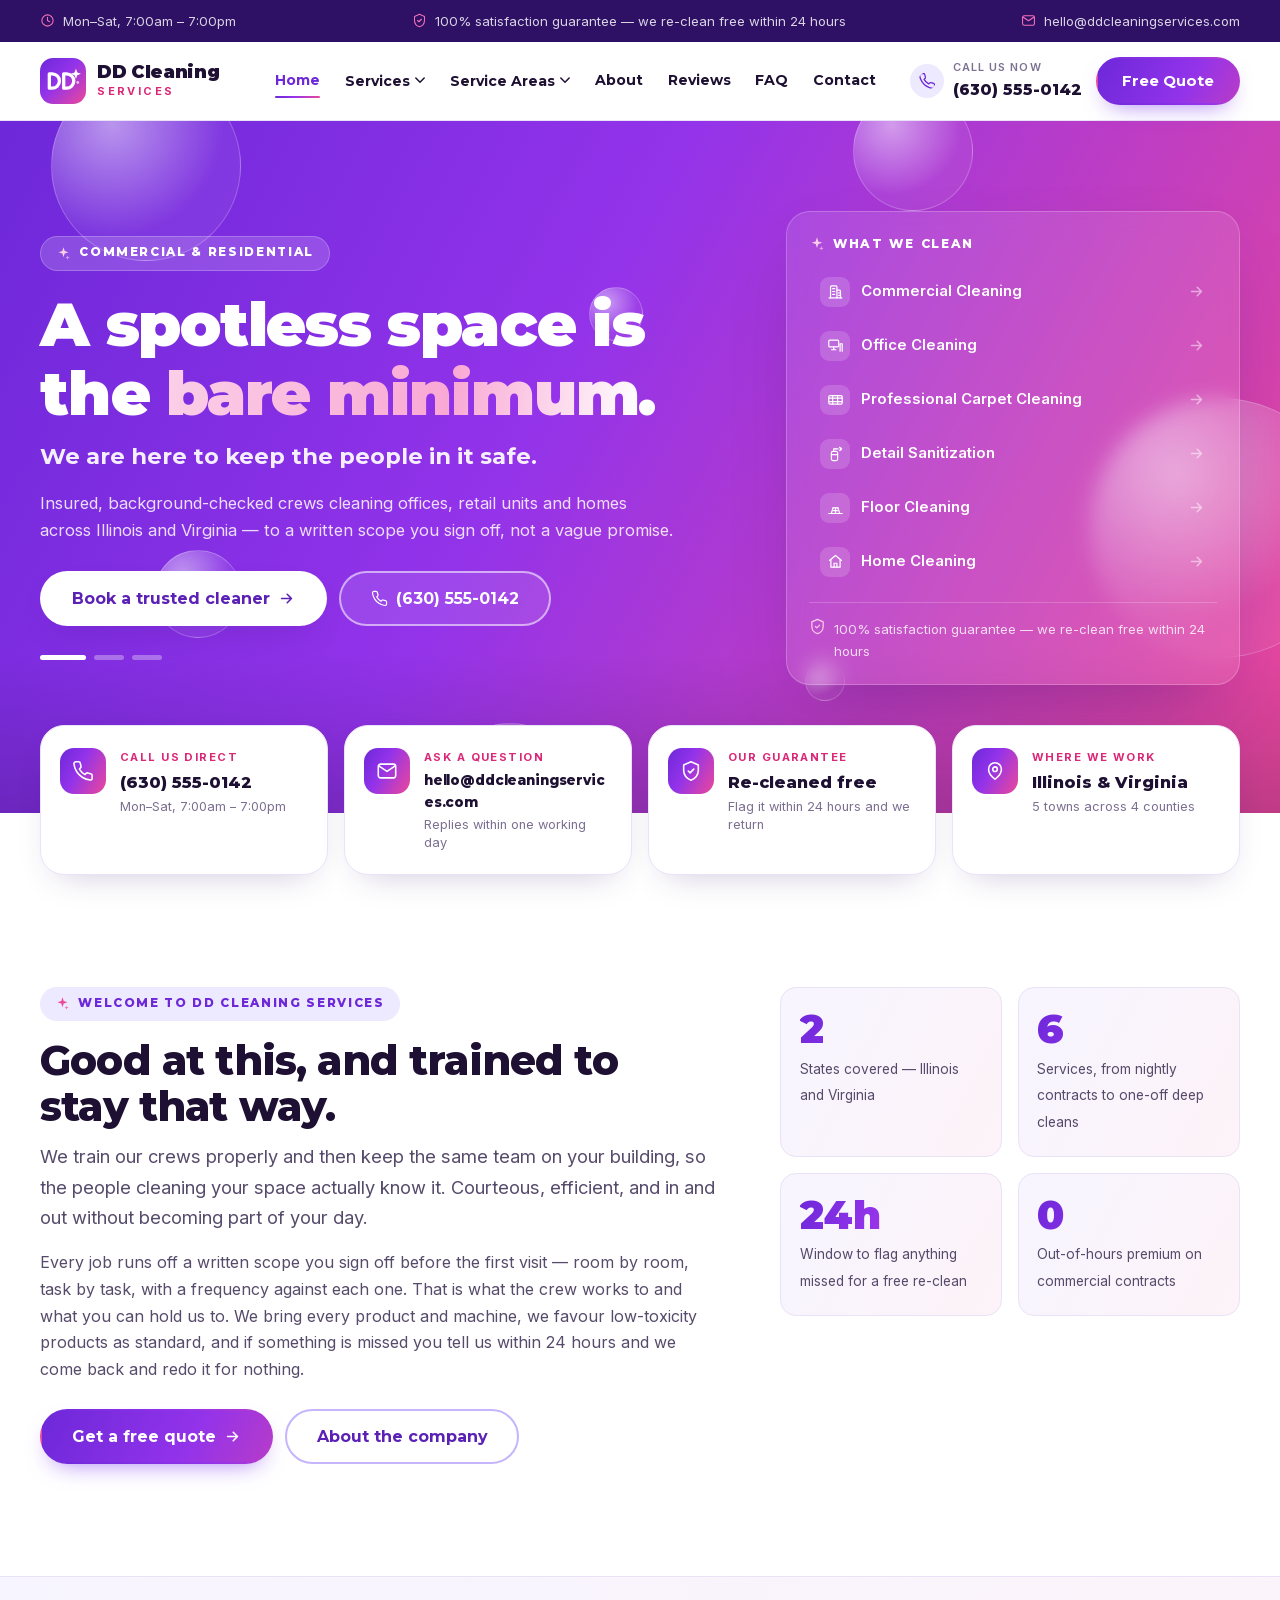
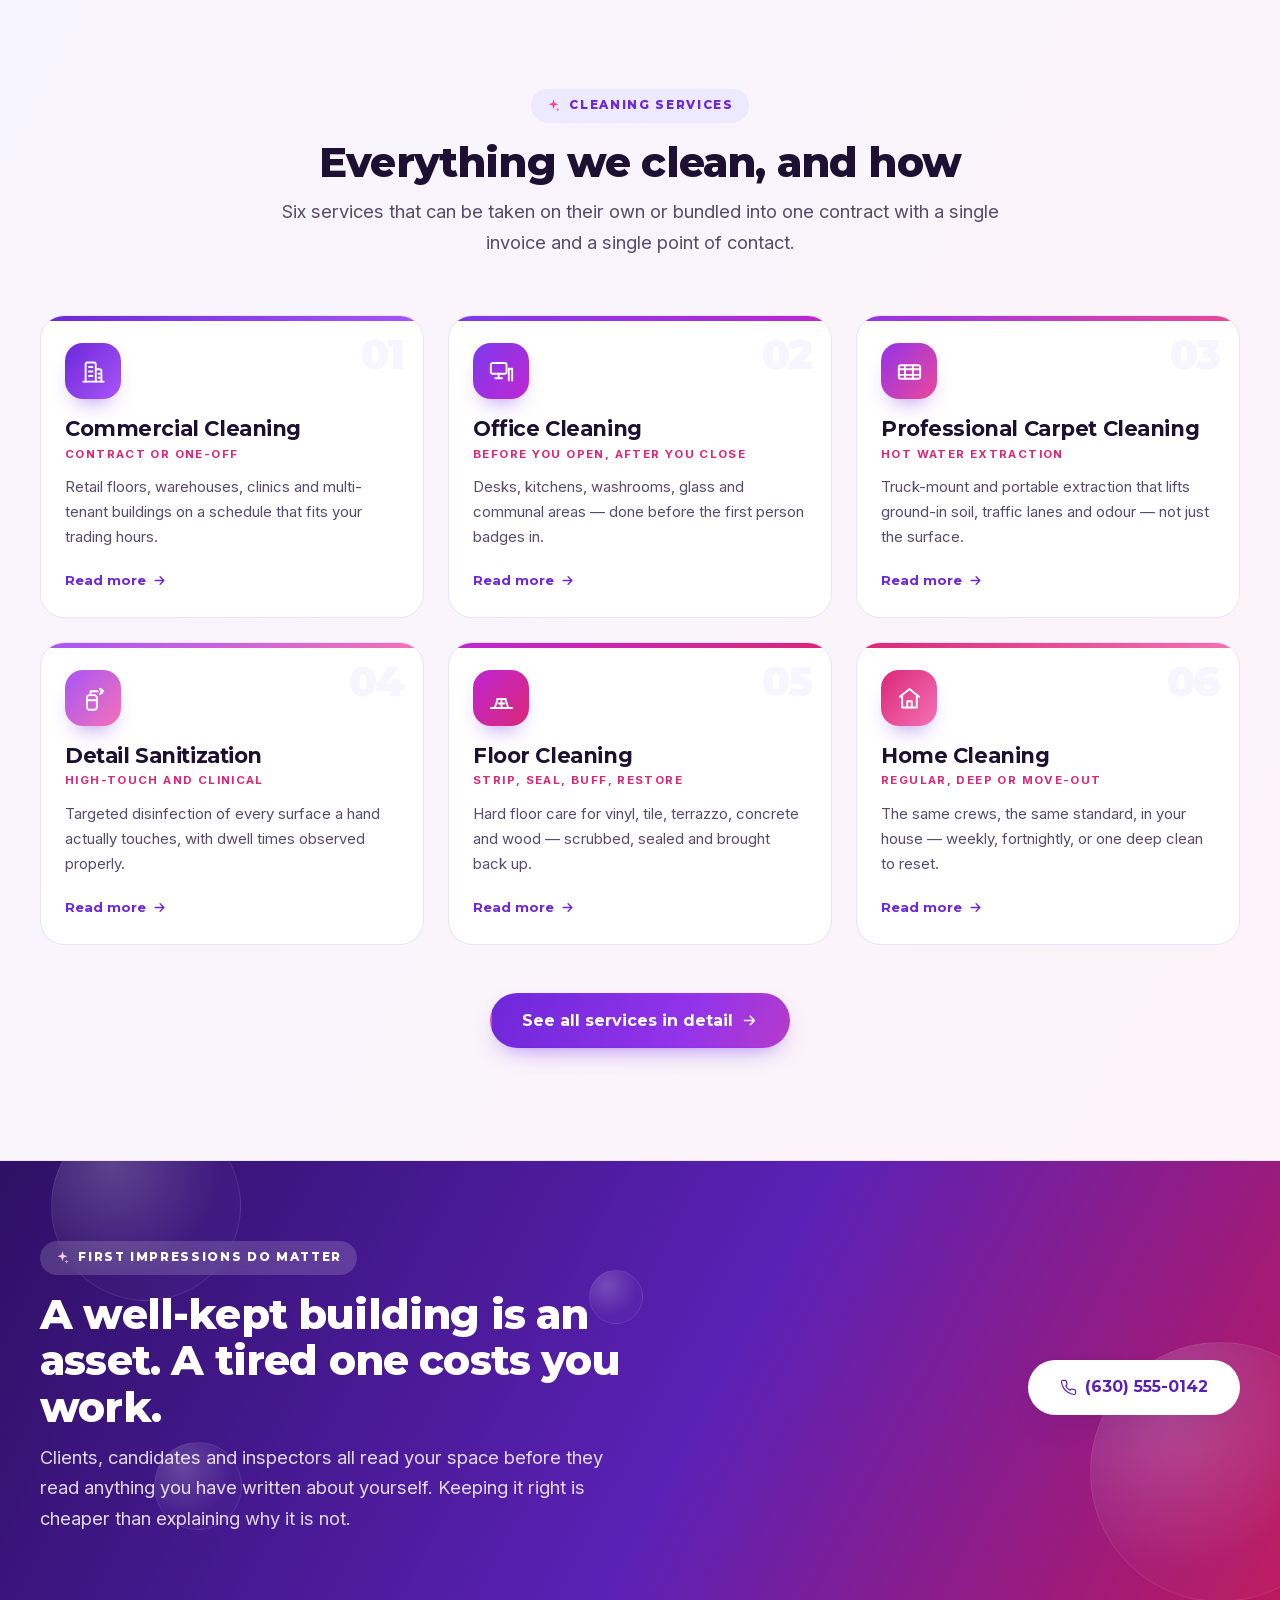
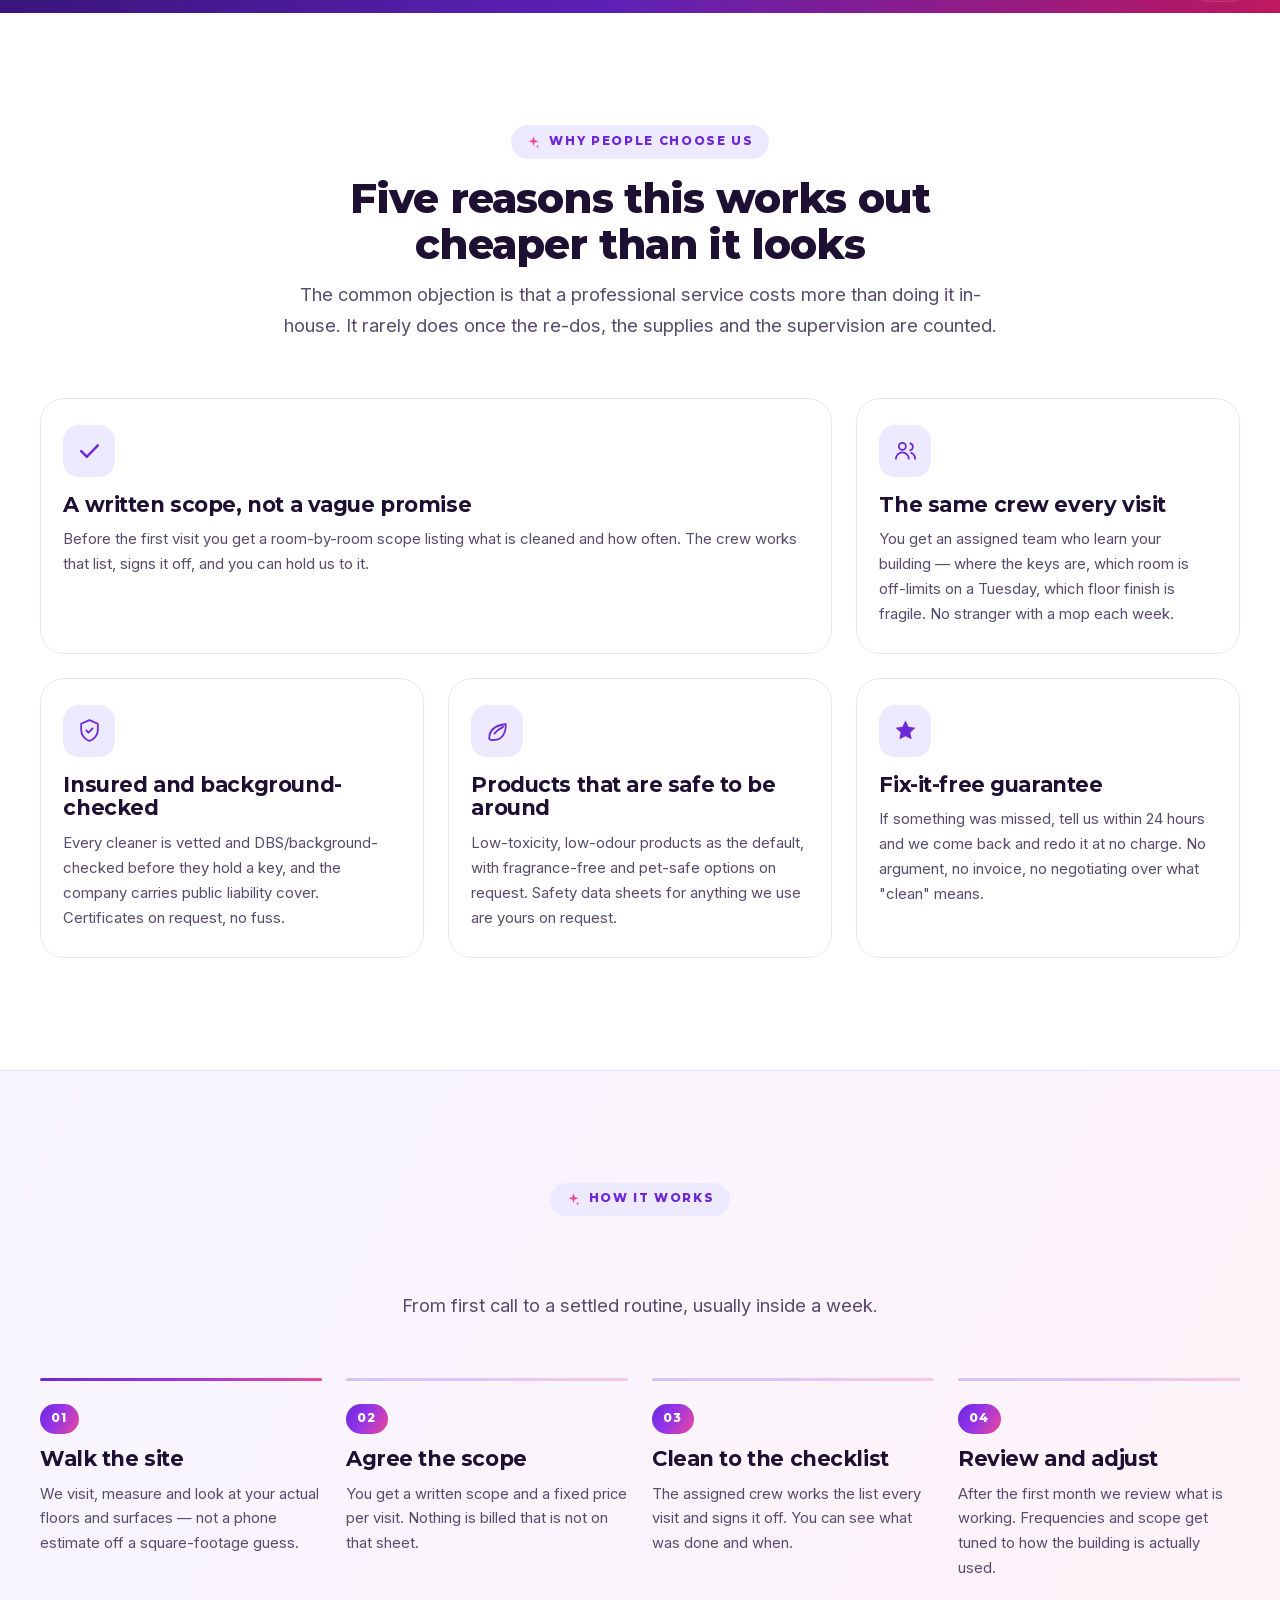
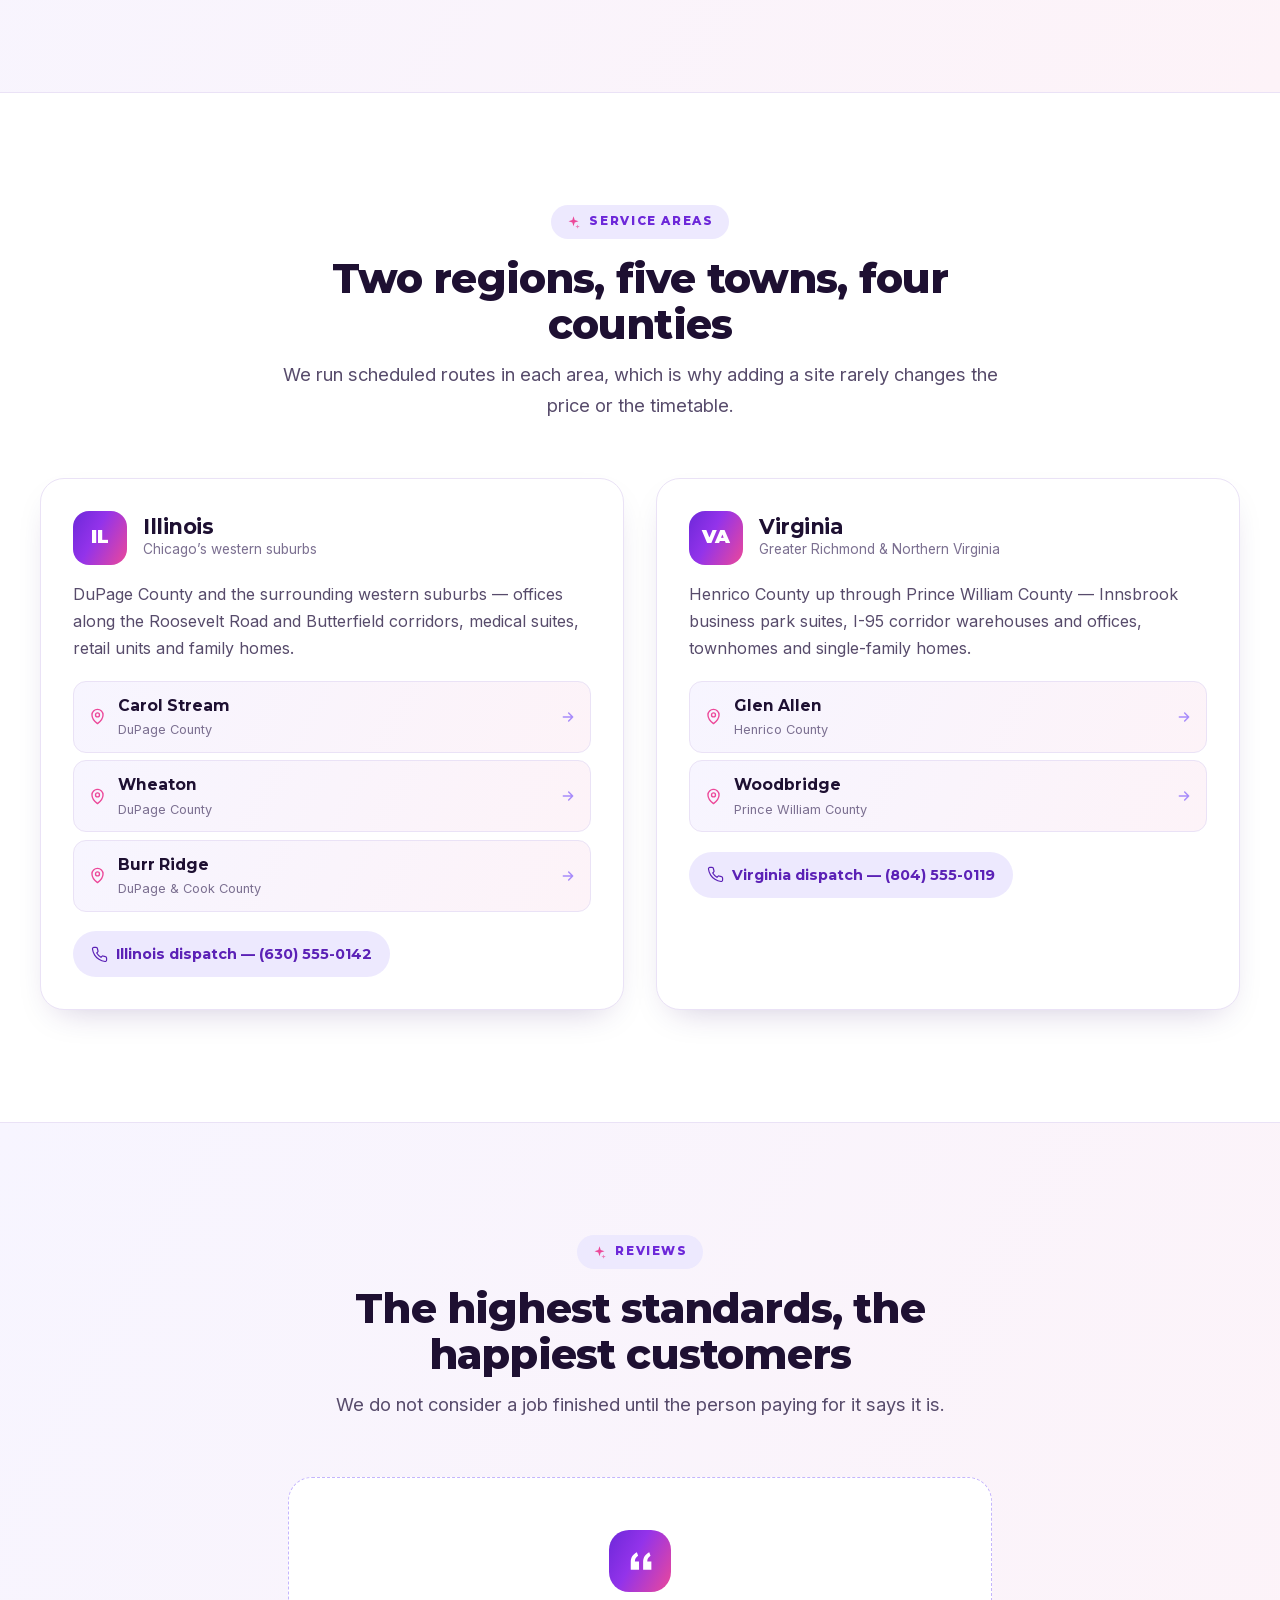
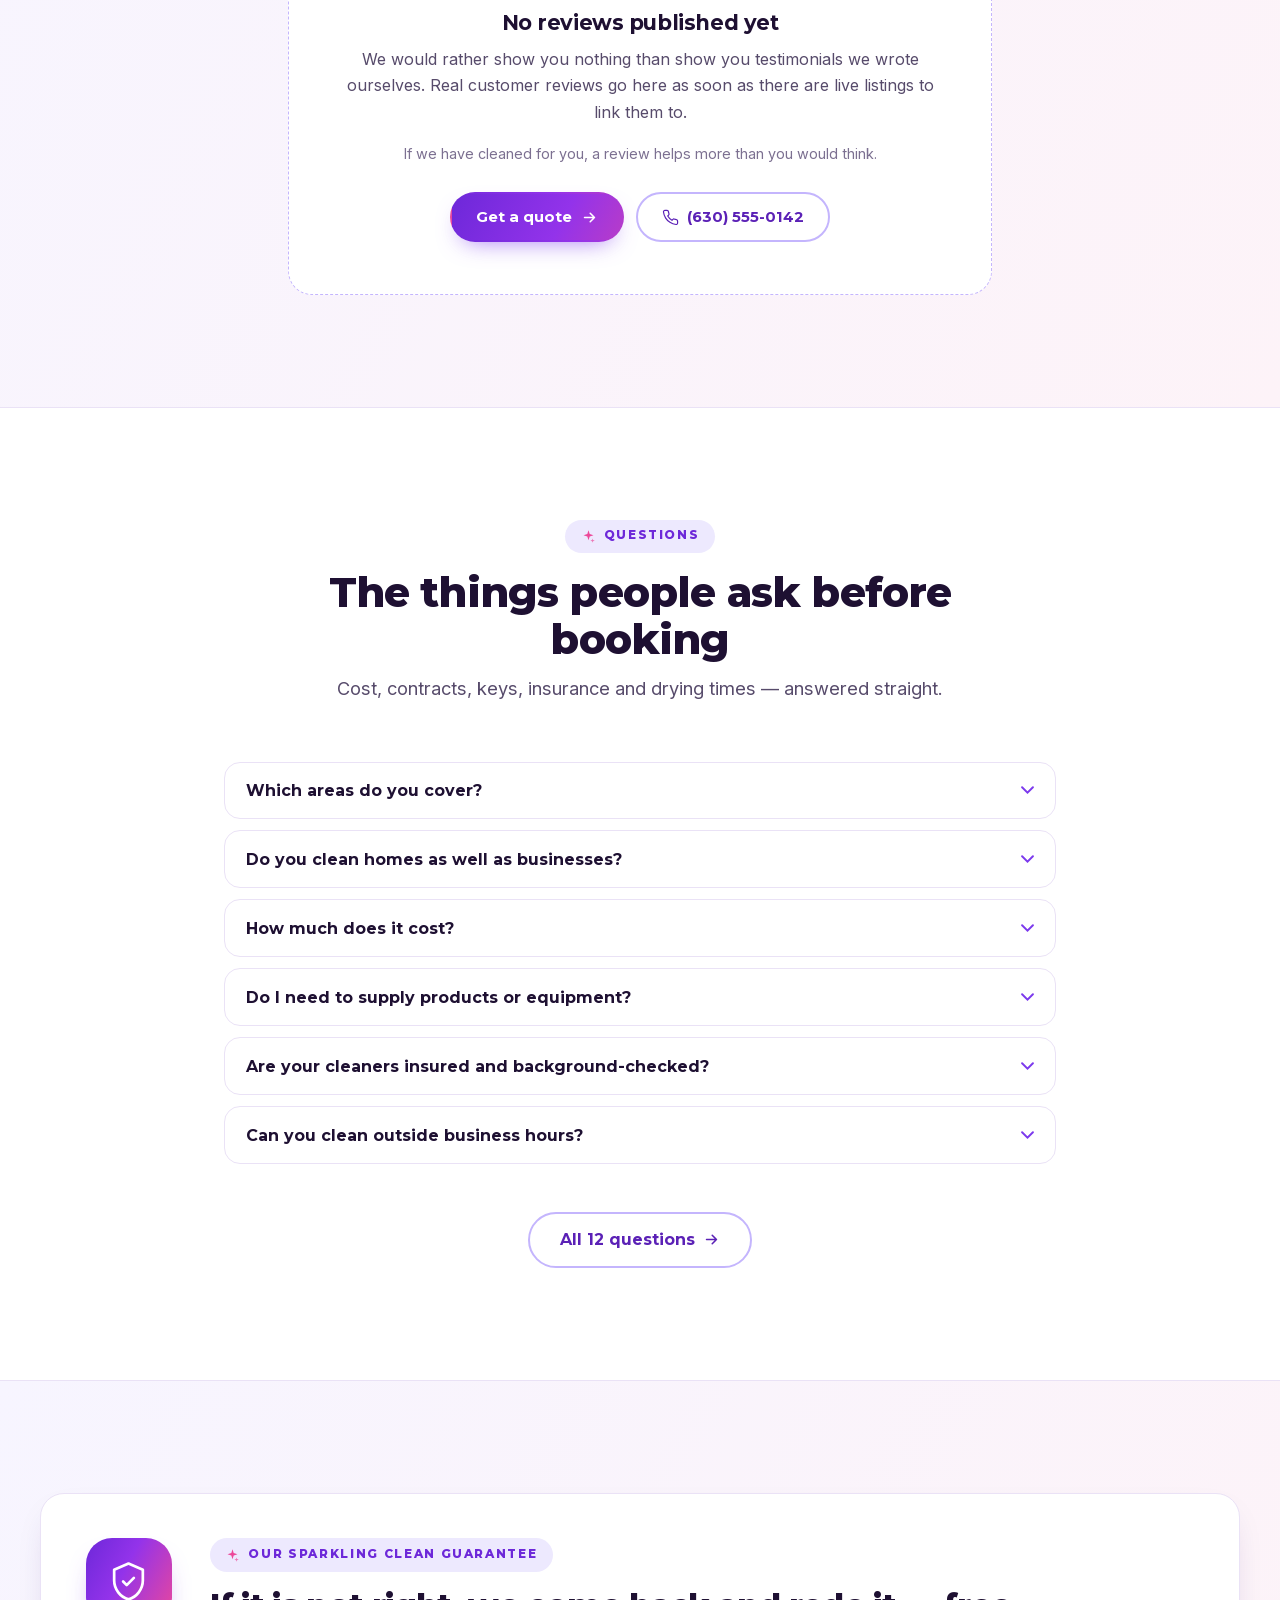
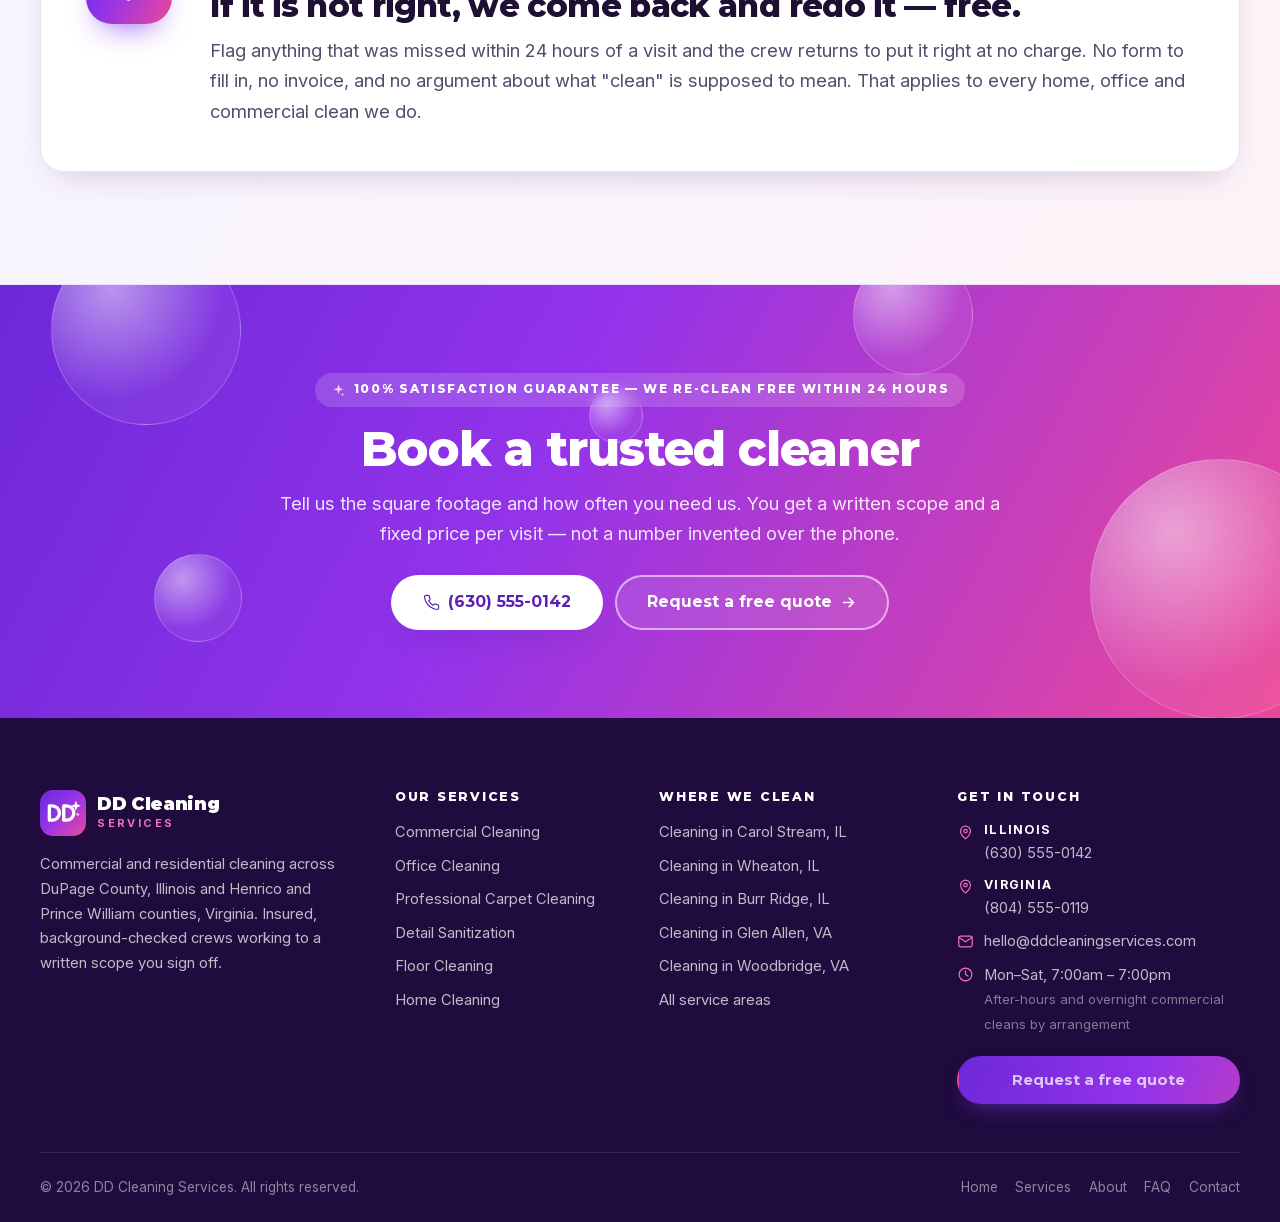
==== index.html @ 0faf18da "DD Cleaning Services — static marketing site Commercial and residential cleaning site for two region" ====
<!DOCTYPE html>
<html lang="en-US">
<head>
<meta charset="utf-8">
<meta name="viewport" content="width=device-width, initial-scale=1">
<title>DD Cleaning Services | Commercial &amp; Home Cleaning in Illinois &amp; Virginia</title>
<meta name="description" content="Office, commercial and home cleaning, carpet extraction, detail sanitization and hard floor care in Carol Stream, Wheaton, Burr Ridge, Glen Allen and Woodbridge. Insured crews, written scope, free quote.">
<link rel="canonical" href="https://ddcleaningservices.com/">
<meta name="robots" content="index, follow, max-image-preview:large">
<meta name="theme-color" content="#6D28D9">
<meta name="geo.region" content="US-IL">
<meta name="geo.placename" content="Carol Stream, Illinois">
<meta property="og:type" content="website">
<meta property="og:site_name" content="DD Cleaning Services">
<meta property="og:title" content="DD Cleaning Services | Commercial &amp; Home Cleaning in Illinois &amp; Virginia">
<meta property="og:description" content="Office, commercial and home cleaning, carpet extraction, detail sanitization and hard floor care in Carol Stream, Wheaton, Burr Ridge, Glen Allen and Woodbridge. Insured crews, written scope, free quote.">
<meta property="og:url" content="https://ddcleaningservices.com/">
<meta property="og:image" content="https://ddcleaningservices.com/assets/img/brand/og-image.png">
<meta property="og:image:width" content="1200">
<meta property="og:image:height" content="630">
<meta property="og:locale" content="en_US">
<meta name="twitter:card" content="summary_large_image">
<meta name="twitter:title" content="DD Cleaning Services | Commercial &amp; Home Cleaning in Illinois &amp; Virginia">
<meta name="twitter:description" content="Office, commercial and home cleaning, carpet extraction, detail sanitization and hard floor care in Carol Stream, Wheaton, Burr Ridge, Glen Allen and Woodbridge. Insured crews, written scope, free quote.">
<meta name="twitter:image" content="https://ddcleaningservices.com/assets/img/brand/og-image.png">

<link rel="icon" href="assets/img/brand/favicon.svg" type="image/svg+xml">
<link rel="icon" href="assets/img/brand/favicon-64.png" sizes="64x64" type="image/png">
<link rel="apple-touch-icon" href="assets/img/brand/apple-touch-icon.png">
<link rel="manifest" href="site.webmanifest">

<link rel="preload" as="font" type="font/woff2" href="assets/fonts/montserrat-latin-var.woff2" crossorigin>
<link rel="preload" as="font" type="font/woff2" href="assets/fonts/inter-latin-var.woff2" crossorigin>
<link rel="stylesheet" href="assets/css/main.css">
<script>document.documentElement.className+=' js';</script>
<script type="application/ld+json">
{
  "@context": "https://schema.org",
  "@graph": [
    {
      "@type": [
        "LocalBusiness",
        "CleaningService",
        "HomeAndConstructionBusiness"
      ],
      "@id": "https://ddcleaningservices.com/#business",
      "name": "DD Cleaning Services",
      "description": "Commercial and residential cleaning across Carol Stream, Wheaton and Burr Ridge in Illinois and Glen Allen and Woodbridge in Virginia. Office cleaning, carpet extraction, detail sanitization, hard floor care and home cleaning.",
      "url": "https://ddcleaningservices.com/",
      "telephone": "+1-630-555-0142",
      "email": "hello@ddcleaningservices.com",
      "image": "https://ddcleaningservices.com/assets/img/brand/og-image.png",
      "logo": "https://ddcleaningservices.com/assets/img/brand/logo.svg",
      "foundingDate": "2018",
      "priceRange": "$$",
      "currenciesAccepted": "USD",
      "openingHoursSpecification": [
        {
          "@type": "OpeningHoursSpecification",
          "dayOfWeek": [
            "Monday",
            "Tuesday",
            "Wednesday",
            "Thursday",
            "Friday",
            "Saturday"
          ],
          "opens": "07:00",
          "closes": "19:00"
        }
      ],
      "areaServed": [
        {
          "@type": "State",
          "name": "Illinois"
        },
        {
          "@type": "State",
          "name": "Virginia"
        },
        {
          "@type": "City",
          "name": "Carol Stream, IL"
        },
        {
          "@type": "City",
          "name": "Wheaton, IL"
        },
        {
          "@type": "City",
          "name": "Burr Ridge, IL"
        },
        {
          "@type": "City",
          "name": "Glen Allen, VA"
        },
        {
          "@type": "City",
          "name": "Woodbridge, VA"
        }
      ],
      "hasOfferCatalog": {
        "@type": "OfferCatalog",
        "name": "Cleaning services",
        "itemListElement": [
          {
            "@type": "Offer",
            "itemOffered": {
              "@type": "Service",
              "name": "Commercial Cleaning",
              "description": "Retail floors, warehouses, clinics and multi-tenant buildings on a schedule that fits your trading hours."
            }
          },
          {
            "@type": "Offer",
            "itemOffered": {
              "@type": "Service",
              "name": "Office Cleaning",
              "description": "Desks, kitchens, washrooms, glass and communal areas — done before the first person badges in."
            }
          },
          {
            "@type": "Offer",
            "itemOffered": {
              "@type": "Service",
              "name": "Professional Carpet Cleaning",
              "description": "Truck-mount and portable extraction that lifts ground-in soil, traffic lanes and odour — not just the surface."
            }
          },
          {
            "@type": "Offer",
            "itemOffered": {
              "@type": "Service",
              "name": "Detail Sanitization",
              "description": "Targeted disinfection of every surface a hand actually touches, with dwell times observed properly."
            }
          },
          {
            "@type": "Offer",
            "itemOffered": {
              "@type": "Service",
              "name": "Floor Cleaning",
              "description": "Hard floor care for vinyl, tile, terrazzo, concrete and wood — scrubbed, sealed and brought back up."
            }
          },
          {
            "@type": "Offer",
            "itemOffered": {
              "@type": "Service",
              "name": "Home Cleaning",
              "description": "The same crews, the same standard, in your house — weekly, fortnightly, or one deep clean to reset."
            }
          }
        ]
      }
    },
    {
      "@type": "WebSite",
      "@id": "https://ddcleaningservices.com/#website",
      "url": "https://ddcleaningservices.com/",
      "name": "DD Cleaning Services",
      "publisher": {
        "@id": "https://ddcleaningservices.com/#business"
      }
    }
  ]
}
</script>
</head>
<body>
<a class="skip-link" href="#main">Skip to content</a>
<div class="topbar">
    <div class="wrap">
        <p class="topbar__item"><svg viewBox="0 0 24 24" fill="none" stroke="currentColor" stroke-width="1.7" stroke-linecap="round" stroke-linejoin="round" aria-hidden="true"><circle cx="12" cy="12" r="9"/><path d="M12 7v5l3.5 2"/></svg><span>Mon–Sat, 7:00am – 7:00pm</span></p>
        <p class="topbar__item topbar__item--hide"> <svg viewBox="0 0 24 24" fill="none" stroke="currentColor" stroke-width="1.7" stroke-linecap="round" stroke-linejoin="round" aria-hidden="true"><path d="M12 2l8 3.5v6c0 4.8-3.4 9.2-8 10.5-4.6-1.3-8-5.7-8-10.5v-6z"/><path d="M9 12l2 2 4-4"/></svg><span>100% satisfaction guarantee — we re-clean free within 24 hours</span></p>
        <a class="topbar__item" href="mailto:hello@ddcleaningservices.com"><svg viewBox="0 0 24 24" fill="none" stroke="currentColor" stroke-width="1.7" stroke-linecap="round" stroke-linejoin="round" aria-hidden="true"><rect x="2.5" y="4.5" width="19" height="15" rx="2.5"/><path d="M3 6.5l9 6 9-6"/></svg><span>hello@ddcleaningservices.com</span></a>
    </div>
</div>

<header class="site-header">
    <div class="wrap">
        <a class="brand" href="index.html">
            <img src="assets/img/brand/logo.svg" alt="" width="48" height="48" loading="eager">
            <span>
                <span class="brand__name">DD Cleaning</span>
                <span class="brand__tag">Services</span>
            </span>
        </a>

        <nav class="nav" id="site-nav" aria-label="Main">
            <a class="nav__link" href="index.html" aria-current="page">Home</a>

            <span class="nav__item">
                <button class="nav__link nav__toggle" type="button" aria-expanded="false" aria-haspopup="true">Services <svg viewBox="0 0 12 8" fill="none" stroke="currentColor" stroke-width="1.8" stroke-linecap="round" aria-hidden="true"><path d="M1 1l5 5 5-5"/></svg></button>
                <span class="nav__panel nav__panel--wide">
                    <a href="services.html"><span class="nav__ico"><svg viewBox="0 0 24 24" fill="currentColor" aria-hidden="true"><path d="M12 2l1.9 6.1L20 10l-6.1 1.9L12 18l-1.9-6.1L4 10l6.1-1.9z"/><path d="M18.5 15l.8 2.6 2.7.9-2.7.9-.8 2.6-.8-2.6-2.7-.9 2.7-.9z" opacity=".7"/></svg></span><span>All services<span>Everything we do</span></span></a>
                    <a href="services.html#commercial-cleaning"><span class="nav__ico"><svg viewBox="0 0 24 24" fill="none" stroke="currentColor" stroke-width="1.7" stroke-linecap="round" stroke-linejoin="round" aria-hidden="true"><path d="M3 21h18"/><path d="M5 21V5.5A1.5 1.5 0 0 1 6.5 4h6A1.5 1.5 0 0 1 14 5.5V21"/><path d="M14 10h3.5A1.5 1.5 0 0 1 19 11.5V21"/><path d="M8 8h3M8 12h3M8 16h3M16.5 14h1M16.5 17.5h1"/></svg></span><span>Commercial Cleaning<span>Contract or one-off</span></span></a>
                    <a href="services.html#office-cleaning"><span class="nav__ico"><svg viewBox="0 0 24 24" fill="none" stroke="currentColor" stroke-width="1.7" stroke-linecap="round" stroke-linejoin="round" aria-hidden="true"><rect x="2.5" y="4.5" width="14" height="9.5" rx="1.6"/><path d="M6.5 18h6M9.5 14v4"/><path d="M18.5 20V9.5h3V20"/></svg></span><span>Office Cleaning<span>Before you open, after you close</span></span></a>
                    <a href="services.html#carpet-cleaning"><span class="nav__ico"><svg viewBox="0 0 24 24" fill="none" stroke="currentColor" stroke-width="1.7" stroke-linecap="round" stroke-linejoin="round" aria-hidden="true"><rect x="2.5" y="6.5" width="19" height="12" rx="2"/><path d="M2.5 10h19M2.5 15h19"/><path d="M8 6.5v12M15 6.5v12"/></svg></span><span>Professional Carpet Cleaning<span>Hot water extraction</span></span></a>
                    <a href="services.html#detail-sanitization"><span class="nav__ico"><svg viewBox="0 0 24 24" fill="none" stroke="currentColor" stroke-width="1.7" stroke-linecap="round" stroke-linejoin="round" aria-hidden="true"><path d="M8.5 9h4.2A2.3 2.3 0 0 1 15 11.3v8.4a2.3 2.3 0 0 1-2.3 2.3H8.5a2.3 2.3 0 0 1-2.3-2.3v-8.4A2.3 2.3 0 0 1 8.5 9z"/><path d="M9.4 9V5.6h3.1"/><path d="M12.5 5.6h3.2"/><path d="M17.6 3.4l2.1.9M17.6 7.8l2.1-.9M18.6 5.6h2.1"/><path d="M6.2 13.6h8.8"/></svg></span><span>Detail Sanitization<span>High-touch and clinical</span></span></a>
                    <a href="services.html#floor-cleaning"><span class="nav__ico"><svg viewBox="0 0 24 24" fill="none" stroke="currentColor" stroke-width="1.7" stroke-linecap="round" stroke-linejoin="round" aria-hidden="true"><path d="M2.5 20.5h19"/><path d="M6 20.5l2.6-8M18 20.5l-2.6-8M12 20.5v-8"/><path d="M8.3 12.5h7.4"/><path d="M9.4 16.5h5.2"/></svg></span><span>Floor Cleaning<span>Strip, seal, buff, restore</span></span></a>
                    <a href="services.html#home-cleaning"><span class="nav__ico"><svg viewBox="0 0 24 24" fill="none" stroke="currentColor" stroke-width="1.7" stroke-linecap="round" stroke-linejoin="round" aria-hidden="true"><path d="M3.5 10.5L12 3.5l8.5 7"/><path d="M5.5 9.8V20h13V9.8"/><path d="M10 20v-5.5h4V20"/></svg></span><span>Home Cleaning<span>Regular, deep or move-out</span></span></a>
                </span>
            </span>

            <span class="nav__item">
                <button class="nav__link nav__toggle" type="button" aria-expanded="false" aria-haspopup="true">Service Areas <svg viewBox="0 0 12 8" fill="none" stroke="currentColor" stroke-width="1.8" stroke-linecap="round" aria-hidden="true"><path d="M1 1l5 5 5-5"/></svg></button>
                <span class="nav__panel nav__panel--cols">
                    <div class="nav__group"><p class="nav__group-title">Illinois</p>
                        <a href="areas/carol-stream.html">Carol Stream <span>DuPage County</span></a>
                        <a href="areas/wheaton.html">Wheaton <span>DuPage County</span></a>
                        <a href="areas/burr-ridge.html">Burr Ridge <span>DuPage &amp; Cook County</span></a></div>
                    <div class="nav__group"><p class="nav__group-title">Virginia</p>
                        <a href="areas/glen-allen.html">Glen Allen <span>Henrico County</span></a>
                        <a href="areas/woodbridge.html">Woodbridge <span>Prince William County</span></a></div>
                    <div class="nav__group nav__group--all">
                        <a href="service-areas.html">All areas <span>Illinois &amp; Virginia</span></a>
                    </div>
                </span>
            </span>

            <a class="nav__link" href="about.html">About</a>
            <a class="nav__link" href="reviews.html">Reviews</a>
            <a class="nav__link" href="faq.html">FAQ</a>
            <a class="nav__link" href="contact.html">Contact</a>
        </nav>

        <div class="header-cta">
            <a class="header-phone" href="tel:+16305550142" data-cta="header-call">
                <svg viewBox="0 0 24 24" fill="none" stroke="currentColor" stroke-width="1.7" stroke-linecap="round" stroke-linejoin="round" aria-hidden="true"><path d="M22 16.9v3a2 2 0 0 1-2.2 2 19.8 19.8 0 0 1-8.6-3.1 19.5 19.5 0 0 1-6-6A19.8 19.8 0 0 1 2.1 4.2 2 2 0 0 1 4.1 2h3a2 2 0 0 1 2 1.7c.1 1 .4 1.9.7 2.8a2 2 0 0 1-.5 2.1L8.1 9.9a16 16 0 0 0 6 6l1.3-1.3a2 2 0 0 1 2.1-.4c.9.3 1.8.6 2.8.7a2 2 0 0 1 1.7 2z"/></svg>
                <span><span>Call us now</span><strong>(630) 555-0142</strong></span>
            </a>
            <a class="btn btn--grad" href="contact.html" data-cta="header-quote">Free Quote</a>
            <button class="nav-toggle" type="button" aria-expanded="false" aria-controls="site-nav" aria-label="Menu">
                <span></span>
            </button>
        </div>
    </div>
</header>

<div class="call-bar">
    <a class="btn btn--grad" href="tel:+16305550142" data-cta="mobile-call"><svg viewBox="0 0 24 24" fill="none" stroke="currentColor" stroke-width="1.7" stroke-linecap="round" stroke-linejoin="round" aria-hidden="true"><path d="M22 16.9v3a2 2 0 0 1-2.2 2 19.8 19.8 0 0 1-8.6-3.1 19.5 19.5 0 0 1-6-6A19.8 19.8 0 0 1 2.1 4.2 2 2 0 0 1 4.1 2h3a2 2 0 0 1 2 1.7c.1 1 .4 1.9.7 2.8a2 2 0 0 1-.5 2.1L8.1 9.9a16 16 0 0 0 6 6l1.3-1.3a2 2 0 0 1 2.1-.4c.9.3 1.8.6 2.8.7a2 2 0 0 1 1.7 2z"/></svg> Call Now</a>
    <a class="btn btn--ghost" href="contact.html" data-cta="mobile-quote">Free Quote <svg viewBox="0 0 24 24" fill="none" stroke="currentColor" stroke-width="2.2" stroke-linecap="round" stroke-linejoin="round" aria-hidden="true"><path d="M5 12h14M13 6l6 6-6 6"/></svg></a>
</div>

<main id="main">

<section class="hero" data-hero>
    <span class="bubbles bubbles--hero" aria-hidden="true"><i></i><i></i><i></i><i></i><i></i><i></i><i></i></span>
    <div class="wrap hero__wrap">
        <div class="hero__text">
            
            <article class="hero__slide is-active" data-slide="0">
                <p class="hero__kicker"><svg viewBox="0 0 24 24" fill="currentColor" aria-hidden="true"><path d="M12 2l1.9 6.1L20 10l-6.1 1.9L12 18l-1.9-6.1L4 10l6.1-1.9z"/><path d="M18.5 15l.8 2.6 2.7.9-2.7.9-.8 2.6-.8-2.6-2.7-.9 2.7-.9z" opacity=".7"/></svg> Commercial &amp; residential</p>
                <h1>A spotless space is the <em>bare minimum</em>.</h1>
                <p class="hero__sub">We are here to keep the people in it safe.</p>
                <p class="hero__body">Insured, background-checked crews cleaning offices, retail units and homes across Illinois and Virginia — to a written scope you sign off, not a vague promise.</p>
            </article>
            <article class="hero__slide" aria-hidden="true" data-slide="1">
                <p class="hero__kicker"><svg viewBox="0 0 24 24" fill="currentColor" aria-hidden="true"><path d="M12 2l1.9 6.1L20 10l-6.1 1.9L12 18l-1.9-6.1L4 10l6.1-1.9z"/><path d="M18.5 15l.8 2.6 2.7.9-2.7.9-.8 2.6-.8-2.6-2.7-.9 2.7-.9z" opacity=".7"/></svg> Out of hours, no premium</p>
                <h1>We clean while you <em>sleep</em>.</h1>
                <p class="hero__sub">So nobody works around a mop bucket.</p>
                <p class="hero__body">Overnight, early-morning and weekend crews for offices and commercial sites. Your team walks in to a building that has already been dealt with.</p>
            </article>
            <article class="hero__slide" aria-hidden="true" data-slide="2">
                <p class="hero__kicker"><svg viewBox="0 0 24 24" fill="currentColor" aria-hidden="true"><path d="M12 2l1.9 6.1L20 10l-6.1 1.9L12 18l-1.9-6.1L4 10l6.1-1.9z"/><path d="M18.5 15l.8 2.6 2.7.9-2.7.9-.8 2.6-.8-2.6-2.7-.9 2.7-.9z" opacity=".7"/></svg> Carpet, floors, sanitization</p>
                <h1>The dirt you <em>cannot</em> see.</h1>
                <p class="hero__sub">Extraction, hard floor care and detail sanitization.</p>
                <p class="hero__body">Vacuuming lifts the loose soil. We take what is bonded into the fibre and the grout, then disinfect every surface a hand actually touches.</p>
            </article>
            <div class="btn-row hero__actions">
                <a class="btn btn--lg btn--white" href="contact.html" data-cta="hero-quote">
                    Book a trusted cleaner <svg viewBox="0 0 24 24" fill="none" stroke="currentColor" stroke-width="2.2" stroke-linecap="round" stroke-linejoin="round" aria-hidden="true"><path d="M5 12h14M13 6l6 6-6 6"/></svg>
                </a>
                <a class="btn btn--lg btn--outline-white" href="tel:+16305550142" data-cta="hero-call">
                    <svg viewBox="0 0 24 24" fill="none" stroke="currentColor" stroke-width="1.7" stroke-linecap="round" stroke-linejoin="round" aria-hidden="true"><path d="M22 16.9v3a2 2 0 0 1-2.2 2 19.8 19.8 0 0 1-8.6-3.1 19.5 19.5 0 0 1-6-6A19.8 19.8 0 0 1 2.1 4.2 2 2 0 0 1 4.1 2h3a2 2 0 0 1 2 1.7c.1 1 .4 1.9.7 2.8a2 2 0 0 1-.5 2.1L8.1 9.9a16 16 0 0 0 6 6l1.3-1.3a2 2 0 0 1 2.1-.4c.9.3 1.8.6 2.8.7a2 2 0 0 1 1.7 2z"/></svg> (630) 555-0142
                </a>
            </div>
            <div class="hero__dots" role="tablist" aria-label="Highlights"><button type="button" class="hero__dot is-active" data-goto="0" aria-label="Slide 1" aria-current="true"></button><button type="button" class="hero__dot" data-goto="1" aria-label="Slide 2"></button><button type="button" class="hero__dot" data-goto="2" aria-label="Slide 3"></button></div>
        </div>

        <aside class="hero__card" aria-label="What we clean">
            <p class="hero__card-title"><svg viewBox="0 0 24 24" fill="currentColor" aria-hidden="true"><path d="M12 2l1.9 6.1L20 10l-6.1 1.9L12 18l-1.9-6.1L4 10l6.1-1.9z"/><path d="M18.5 15l.8 2.6 2.7.9-2.7.9-.8 2.6-.8-2.6-2.7-.9 2.7-.9z" opacity=".7"/></svg> What we clean</p>
            <ul>
                <li><a href="services.html#commercial-cleaning"><span><svg viewBox="0 0 24 24" fill="none" stroke="currentColor" stroke-width="1.7" stroke-linecap="round" stroke-linejoin="round" aria-hidden="true"><path d="M3 21h18"/><path d="M5 21V5.5A1.5 1.5 0 0 1 6.5 4h6A1.5 1.5 0 0 1 14 5.5V21"/><path d="M14 10h3.5A1.5 1.5 0 0 1 19 11.5V21"/><path d="M8 8h3M8 12h3M8 16h3M16.5 14h1M16.5 17.5h1"/></svg></span>Commercial Cleaning<svg viewBox="0 0 24 24" fill="none" stroke="currentColor" stroke-width="2.2" stroke-linecap="round" stroke-linejoin="round" aria-hidden="true"><path d="M5 12h14M13 6l6 6-6 6"/></svg></a></li>
                <li><a href="services.html#office-cleaning"><span><svg viewBox="0 0 24 24" fill="none" stroke="currentColor" stroke-width="1.7" stroke-linecap="round" stroke-linejoin="round" aria-hidden="true"><rect x="2.5" y="4.5" width="14" height="9.5" rx="1.6"/><path d="M6.5 18h6M9.5 14v4"/><path d="M18.5 20V9.5h3V20"/></svg></span>Office Cleaning<svg viewBox="0 0 24 24" fill="none" stroke="currentColor" stroke-width="2.2" stroke-linecap="round" stroke-linejoin="round" aria-hidden="true"><path d="M5 12h14M13 6l6 6-6 6"/></svg></a></li>
                <li><a href="services.html#carpet-cleaning"><span><svg viewBox="0 0 24 24" fill="none" stroke="currentColor" stroke-width="1.7" stroke-linecap="round" stroke-linejoin="round" aria-hidden="true"><rect x="2.5" y="6.5" width="19" height="12" rx="2"/><path d="M2.5 10h19M2.5 15h19"/><path d="M8 6.5v12M15 6.5v12"/></svg></span>Professional Carpet Cleaning<svg viewBox="0 0 24 24" fill="none" stroke="currentColor" stroke-width="2.2" stroke-linecap="round" stroke-linejoin="round" aria-hidden="true"><path d="M5 12h14M13 6l6 6-6 6"/></svg></a></li>
                <li><a href="services.html#detail-sanitization"><span><svg viewBox="0 0 24 24" fill="none" stroke="currentColor" stroke-width="1.7" stroke-linecap="round" stroke-linejoin="round" aria-hidden="true"><path d="M8.5 9h4.2A2.3 2.3 0 0 1 15 11.3v8.4a2.3 2.3 0 0 1-2.3 2.3H8.5a2.3 2.3 0 0 1-2.3-2.3v-8.4A2.3 2.3 0 0 1 8.5 9z"/><path d="M9.4 9V5.6h3.1"/><path d="M12.5 5.6h3.2"/><path d="M17.6 3.4l2.1.9M17.6 7.8l2.1-.9M18.6 5.6h2.1"/><path d="M6.2 13.6h8.8"/></svg></span>Detail Sanitization<svg viewBox="0 0 24 24" fill="none" stroke="currentColor" stroke-width="2.2" stroke-linecap="round" stroke-linejoin="round" aria-hidden="true"><path d="M5 12h14M13 6l6 6-6 6"/></svg></a></li>
                <li><a href="services.html#floor-cleaning"><span><svg viewBox="0 0 24 24" fill="none" stroke="currentColor" stroke-width="1.7" stroke-linecap="round" stroke-linejoin="round" aria-hidden="true"><path d="M2.5 20.5h19"/><path d="M6 20.5l2.6-8M18 20.5l-2.6-8M12 20.5v-8"/><path d="M8.3 12.5h7.4"/><path d="M9.4 16.5h5.2"/></svg></span>Floor Cleaning<svg viewBox="0 0 24 24" fill="none" stroke="currentColor" stroke-width="2.2" stroke-linecap="round" stroke-linejoin="round" aria-hidden="true"><path d="M5 12h14M13 6l6 6-6 6"/></svg></a></li>
                <li><a href="services.html#home-cleaning"><span><svg viewBox="0 0 24 24" fill="none" stroke="currentColor" stroke-width="1.7" stroke-linecap="round" stroke-linejoin="round" aria-hidden="true"><path d="M3.5 10.5L12 3.5l8.5 7"/><path d="M5.5 9.8V20h13V9.8"/><path d="M10 20v-5.5h4V20"/></svg></span>Home Cleaning<svg viewBox="0 0 24 24" fill="none" stroke="currentColor" stroke-width="2.2" stroke-linecap="round" stroke-linejoin="round" aria-hidden="true"><path d="M5 12h14M13 6l6 6-6 6"/></svg></a></li>
            </ul>
            <p class="hero__card-foot"><svg viewBox="0 0 24 24" fill="none" stroke="currentColor" stroke-width="1.7" stroke-linecap="round" stroke-linejoin="round" aria-hidden="true"><path d="M12 2l8 3.5v6c0 4.8-3.4 9.2-8 10.5-4.6-1.3-8-5.7-8-10.5v-6z"/><path d="M9 12l2 2 4-4"/></svg> 100% satisfaction guarantee — we re-clean free within 24 hours</p>
        </aside>
    </div>
</section>

<section class="info-strip">
    <div class="wrap">
        <div class="info-grid">
            <a class="info-card" href="tel:+16305550142" data-reveal>
                <span class="info-card__icon"><svg viewBox="0 0 24 24" fill="none" stroke="currentColor" stroke-width="1.7" stroke-linecap="round" stroke-linejoin="round" aria-hidden="true"><path d="M22 16.9v3a2 2 0 0 1-2.2 2 19.8 19.8 0 0 1-8.6-3.1 19.5 19.5 0 0 1-6-6A19.8 19.8 0 0 1 2.1 4.2 2 2 0 0 1 4.1 2h3a2 2 0 0 1 2 1.7c.1 1 .4 1.9.7 2.8a2 2 0 0 1-.5 2.1L8.1 9.9a16 16 0 0 0 6 6l1.3-1.3a2 2 0 0 1 2.1-.4c.9.3 1.8.6 2.8.7a2 2 0 0 1 1.7 2z"/></svg></span>
                <span class="info-card__text">
                    <span class="info-card__label">Call us direct</span>
                    <strong>(630) 555-0142</strong>
                    <span class="info-card__note">Mon–Sat, 7:00am – 7:00pm</span>
                </span>
            </a>
            <a class="info-card info-card--sm" href="mailto:hello@ddcleaningservices.com" data-reveal>
                <span class="info-card__icon"><svg viewBox="0 0 24 24" fill="none" stroke="currentColor" stroke-width="1.7" stroke-linecap="round" stroke-linejoin="round" aria-hidden="true"><rect x="2.5" y="4.5" width="19" height="15" rx="2.5"/><path d="M3 6.5l9 6 9-6"/></svg></span>
                <span class="info-card__text">
                    <span class="info-card__label">Ask a question</span>
                    <strong>hello@ddcleaningservices.com</strong>
                    <span class="info-card__note">Replies within one working day</span>
                </span>
            </a>
            <a class="info-card" href="about.html#guarantee" data-reveal>
                <span class="info-card__icon"><svg viewBox="0 0 24 24" fill="none" stroke="currentColor" stroke-width="1.7" stroke-linecap="round" stroke-linejoin="round" aria-hidden="true"><path d="M12 2l8 3.5v6c0 4.8-3.4 9.2-8 10.5-4.6-1.3-8-5.7-8-10.5v-6z"/><path d="M9 12l2 2 4-4"/></svg></span>
                <span class="info-card__text">
                    <span class="info-card__label">Our guarantee</span>
                    <strong>Re-cleaned free</strong>
                    <span class="info-card__note">Flag it within 24 hours and we return</span>
                </span>
            </a>
            <a class="info-card" href="service-areas.html" data-reveal>
                <span class="info-card__icon"><svg viewBox="0 0 24 24" fill="none" stroke="currentColor" stroke-width="1.7" stroke-linecap="round" stroke-linejoin="round" aria-hidden="true"><path d="M12 21s7-5.4 7-11a7 7 0 1 0-14 0c0 5.6 7 11 7 11z"/><circle cx="12" cy="10" r="2.5"/></svg></span>
                <span class="info-card__text">
                    <span class="info-card__label">Where we work</span>
                    <strong>Illinois &amp; Virginia</strong>
                    <span class="info-card__note">5 towns across 4 counties</span>
                </span>
            </a>
        </div>
    </div>
</section>

<section class="section">
    <div class="wrap">
        <div class="intro">
            <div class="intro__text">
                <p class="eyebrow" data-reveal><svg viewBox="0 0 24 24" fill="currentColor" aria-hidden="true"><path d="M12 2l1.9 6.1L20 10l-6.1 1.9L12 18l-1.9-6.1L4 10l6.1-1.9z"/><path d="M18.5 15l.8 2.6 2.7.9-2.7.9-.8 2.6-.8-2.6-2.7-.9 2.7-.9z" opacity=".7"/></svg> Welcome to DD Cleaning Services</p>
                <h2 data-reveal>Good at this, and trained to stay that way.</h2>
                <p class="lede" data-reveal>We train our crews properly and then keep the same team on your building, so
                the people cleaning your space actually know it. Courteous, efficient, and in and out without becoming
                part of your day.</p>
                <p data-reveal>Every job runs off a written scope you sign off before the first visit — room by room,
                task by task, with a frequency against each one. That is what the crew works to and what you can hold us
                to. We bring every product and machine, we favour low-toxicity products as standard, and if something is
                missed you tell us within 24 hours and we come back and redo it for nothing.</p>
                <div class="btn-row" data-reveal>
                    <a class="btn btn--grad btn--lg" href="contact.html">Get a free quote <svg viewBox="0 0 24 24" fill="none" stroke="currentColor" stroke-width="2.2" stroke-linecap="round" stroke-linejoin="round" aria-hidden="true"><path d="M5 12h14M13 6l6 6-6 6"/></svg></a>
                    <a class="btn btn--ghost btn--lg" href="about.html">About the company</a>
                </div>
            </div>
            <ul class="stat-list" data-reveal>
                <li><strong>2</strong><span>States covered — Illinois and Virginia</span></li>
                <li><strong>6</strong><span>Services, from nightly contracts to one-off deep cleans</span></li>
                <li><strong>24h</strong><span>Window to flag anything missed for a free re-clean</span></li>
                <li><strong>0</strong><span>Out-of-hours premium on commercial contracts</span></li>
            </ul>
        </div>
    </div>
</section>

<section class="section section--tint">
    <div class="wrap">
        <div class="section-head">
        <p class="eyebrow" data-reveal><svg viewBox="0 0 24 24" fill="currentColor" aria-hidden="true"><path d="M12 2l1.9 6.1L20 10l-6.1 1.9L12 18l-1.9-6.1L4 10l6.1-1.9z"/><path d="M18.5 15l.8 2.6 2.7.9-2.7.9-.8 2.6-.8-2.6-2.7-.9 2.7-.9z" opacity=".7"/></svg> Cleaning services</p>
        <h2 data-reveal>Everything we clean, and how</h2>
        <p class="lede" data-reveal>Six services that can be taken on their own or bundled into one contract with a single invoice and a single point of contact.</p>
    </div>
        <div class="card-grid">
        <article class="s-card s-card--a" data-reveal>
            <span class="s-card__num">01</span>
            <span class="s-card__icon"><svg viewBox="0 0 24 24" fill="none" stroke="currentColor" stroke-width="1.7" stroke-linecap="round" stroke-linejoin="round" aria-hidden="true"><path d="M3 21h18"/><path d="M5 21V5.5A1.5 1.5 0 0 1 6.5 4h6A1.5 1.5 0 0 1 14 5.5V21"/><path d="M14 10h3.5A1.5 1.5 0 0 1 19 11.5V21"/><path d="M8 8h3M8 12h3M8 16h3M16.5 14h1M16.5 17.5h1"/></svg></span>
            <h3><a href="services.html#commercial-cleaning">Commercial Cleaning</a></h3>
            <p class="s-card__kicker">Contract or one-off</p>
            <p>Retail floors, warehouses, clinics and multi-tenant buildings on a schedule that fits your trading hours.</p>
            <span class="s-card__more">Read more <svg viewBox="0 0 24 24" fill="none" stroke="currentColor" stroke-width="2.2" stroke-linecap="round" stroke-linejoin="round" aria-hidden="true"><path d="M5 12h14M13 6l6 6-6 6"/></svg></span>
        </article>
        <article class="s-card s-card--b" data-reveal>
            <span class="s-card__num">02</span>
            <span class="s-card__icon"><svg viewBox="0 0 24 24" fill="none" stroke="currentColor" stroke-width="1.7" stroke-linecap="round" stroke-linejoin="round" aria-hidden="true"><rect x="2.5" y="4.5" width="14" height="9.5" rx="1.6"/><path d="M6.5 18h6M9.5 14v4"/><path d="M18.5 20V9.5h3V20"/></svg></span>
            <h3><a href="services.html#office-cleaning">Office Cleaning</a></h3>
            <p class="s-card__kicker">Before you open, after you close</p>
            <p>Desks, kitchens, washrooms, glass and communal areas — done before the first person badges in.</p>
            <span class="s-card__more">Read more <svg viewBox="0 0 24 24" fill="none" stroke="currentColor" stroke-width="2.2" stroke-linecap="round" stroke-linejoin="round" aria-hidden="true"><path d="M5 12h14M13 6l6 6-6 6"/></svg></span>
        </article>
        <article class="s-card s-card--c" data-reveal>
            <span class="s-card__num">03</span>
            <span class="s-card__icon"><svg viewBox="0 0 24 24" fill="none" stroke="currentColor" stroke-width="1.7" stroke-linecap="round" stroke-linejoin="round" aria-hidden="true"><rect x="2.5" y="6.5" width="19" height="12" rx="2"/><path d="M2.5 10h19M2.5 15h19"/><path d="M8 6.5v12M15 6.5v12"/></svg></span>
            <h3><a href="services.html#carpet-cleaning">Professional Carpet Cleaning</a></h3>
            <p class="s-card__kicker">Hot water extraction</p>
            <p>Truck-mount and portable extraction that lifts ground-in soil, traffic lanes and odour — not just the surface.</p>
            <span class="s-card__more">Read more <svg viewBox="0 0 24 24" fill="none" stroke="currentColor" stroke-width="2.2" stroke-linecap="round" stroke-linejoin="round" aria-hidden="true"><path d="M5 12h14M13 6l6 6-6 6"/></svg></span>
        </article>
        <article class="s-card s-card--d" data-reveal>
            <span class="s-card__num">04</span>
            <span class="s-card__icon"><svg viewBox="0 0 24 24" fill="none" stroke="currentColor" stroke-width="1.7" stroke-linecap="round" stroke-linejoin="round" aria-hidden="true"><path d="M8.5 9h4.2A2.3 2.3 0 0 1 15 11.3v8.4a2.3 2.3 0 0 1-2.3 2.3H8.5a2.3 2.3 0 0 1-2.3-2.3v-8.4A2.3 2.3 0 0 1 8.5 9z"/><path d="M9.4 9V5.6h3.1"/><path d="M12.5 5.6h3.2"/><path d="M17.6 3.4l2.1.9M17.6 7.8l2.1-.9M18.6 5.6h2.1"/><path d="M6.2 13.6h8.8"/></svg></span>
            <h3><a href="services.html#detail-sanitization">Detail Sanitization</a></h3>
            <p class="s-card__kicker">High-touch and clinical</p>
            <p>Targeted disinfection of every surface a hand actually touches, with dwell times observed properly.</p>
            <span class="s-card__more">Read more <svg viewBox="0 0 24 24" fill="none" stroke="currentColor" stroke-width="2.2" stroke-linecap="round" stroke-linejoin="round" aria-hidden="true"><path d="M5 12h14M13 6l6 6-6 6"/></svg></span>
        </article>
        <article class="s-card s-card--e" data-reveal>
            <span class="s-card__num">05</span>
            <span class="s-card__icon"><svg viewBox="0 0 24 24" fill="none" stroke="currentColor" stroke-width="1.7" stroke-linecap="round" stroke-linejoin="round" aria-hidden="true"><path d="M2.5 20.5h19"/><path d="M6 20.5l2.6-8M18 20.5l-2.6-8M12 20.5v-8"/><path d="M8.3 12.5h7.4"/><path d="M9.4 16.5h5.2"/></svg></span>
            <h3><a href="services.html#floor-cleaning">Floor Cleaning</a></h3>
            <p class="s-card__kicker">Strip, seal, buff, restore</p>
            <p>Hard floor care for vinyl, tile, terrazzo, concrete and wood — scrubbed, sealed and brought back up.</p>
            <span class="s-card__more">Read more <svg viewBox="0 0 24 24" fill="none" stroke="currentColor" stroke-width="2.2" stroke-linecap="round" stroke-linejoin="round" aria-hidden="true"><path d="M5 12h14M13 6l6 6-6 6"/></svg></span>
        </article>
        <article class="s-card s-card--f" data-reveal>
            <span class="s-card__num">06</span>
            <span class="s-card__icon"><svg viewBox="0 0 24 24" fill="none" stroke="currentColor" stroke-width="1.7" stroke-linecap="round" stroke-linejoin="round" aria-hidden="true"><path d="M3.5 10.5L12 3.5l8.5 7"/><path d="M5.5 9.8V20h13V9.8"/><path d="M10 20v-5.5h4V20"/></svg></span>
            <h3><a href="services.html#home-cleaning">Home Cleaning</a></h3>
            <p class="s-card__kicker">Regular, deep or move-out</p>
            <p>The same crews, the same standard, in your house — weekly, fortnightly, or one deep clean to reset.</p>
            <span class="s-card__more">Read more <svg viewBox="0 0 24 24" fill="none" stroke="currentColor" stroke-width="2.2" stroke-linecap="round" stroke-linejoin="round" aria-hidden="true"><path d="M5 12h14M13 6l6 6-6 6"/></svg></span>
        </article>
    </div>
        <div class="section-foot" data-reveal>
            <a class="btn btn--grad btn--lg" href="services.html">See all services in detail <svg viewBox="0 0 24 24" fill="none" stroke="currentColor" stroke-width="2.2" stroke-linecap="round" stroke-linejoin="round" aria-hidden="true"><path d="M5 12h14M13 6l6 6-6 6"/></svg></a>
        </div>
    </div>
</section>

<section class="band">
    <span class="bubbles" aria-hidden="true"><i></i><i></i><i></i><i></i></span>
    <div class="wrap">
        <div class="band__inner">
            <div data-reveal>
                <p class="eyebrow eyebrow--light"><svg viewBox="0 0 24 24" fill="currentColor" aria-hidden="true"><path d="M12 2l1.9 6.1L20 10l-6.1 1.9L12 18l-1.9-6.1L4 10l6.1-1.9z"/><path d="M18.5 15l.8 2.6 2.7.9-2.7.9-.8 2.6-.8-2.6-2.7-.9 2.7-.9z" opacity=".7"/></svg> First impressions do matter</p>
                <h2>A well-kept building is an asset. A tired one costs you work.</h2>
                <p class="lede">Clients, candidates and inspectors all read your space before they read anything you
                have written about yourself. Keeping it right is cheaper than explaining why it is not.</p>
            </div>
            <a class="btn btn--lg btn--white" href="tel:+16305550142" data-reveal><svg viewBox="0 0 24 24" fill="none" stroke="currentColor" stroke-width="1.7" stroke-linecap="round" stroke-linejoin="round" aria-hidden="true"><path d="M22 16.9v3a2 2 0 0 1-2.2 2 19.8 19.8 0 0 1-8.6-3.1 19.5 19.5 0 0 1-6-6A19.8 19.8 0 0 1 2.1 4.2 2 2 0 0 1 4.1 2h3a2 2 0 0 1 2 1.7c.1 1 .4 1.9.7 2.8a2 2 0 0 1-.5 2.1L8.1 9.9a16 16 0 0 0 6 6l1.3-1.3a2 2 0 0 1 2.1-.4c.9.3 1.8.6 2.8.7a2 2 0 0 1 1.7 2z"/></svg> (630) 555-0142</a>
        </div>
    </div>
</section>

<section class="section">
    <div class="wrap">
        <div class="section-head">
        <p class="eyebrow" data-reveal><svg viewBox="0 0 24 24" fill="currentColor" aria-hidden="true"><path d="M12 2l1.9 6.1L20 10l-6.1 1.9L12 18l-1.9-6.1L4 10l6.1-1.9z"/><path d="M18.5 15l.8 2.6 2.7.9-2.7.9-.8 2.6-.8-2.6-2.7-.9 2.7-.9z" opacity=".7"/></svg> Why people choose us</p>
        <h2 data-reveal>Five reasons this works out cheaper than it looks</h2>
        <p class="lede" data-reveal>The common objection is that a professional service costs more than doing it in-house. It rarely does once the re-dos, the supplies and the supervision are counted.</p>
    </div>
        <div class="reason-grid">
        <article class="reason" data-reveal>
            <span class="reason__icon"><svg viewBox="0 0 24 24" fill="none" stroke="currentColor" stroke-width="2.4" stroke-linecap="round" stroke-linejoin="round" aria-hidden="true"><path d="M4 12.5l5.5 5.5L20 7"/></svg></span>
            <h3>A written scope, not a vague promise</h3>
            <p>Before the first visit you get a room-by-room scope listing what is cleaned and how often. The crew works that list, signs it off, and you can hold us to it.</p>
        </article>
        <article class="reason" data-reveal>
            <span class="reason__icon"><svg viewBox="0 0 24 24" fill="none" stroke="currentColor" stroke-width="1.7" stroke-linecap="round" stroke-linejoin="round" aria-hidden="true"><circle cx="9" cy="8" r="3.4"/><path d="M2.8 20a6.2 6.2 0 0 1 12.4 0"/><path d="M16.5 5.2a3.4 3.4 0 0 1 0 6.6M17.5 14.3a6.2 6.2 0 0 1 3.7 5.7"/></svg></span>
            <h3>The same crew every visit</h3>
            <p>You get an assigned team who learn your building — where the keys are, which room is off-limits on a Tuesday, which floor finish is fragile. No stranger with a mop each week.</p>
        </article>
        <article class="reason" data-reveal>
            <span class="reason__icon"><svg viewBox="0 0 24 24" fill="none" stroke="currentColor" stroke-width="1.7" stroke-linecap="round" stroke-linejoin="round" aria-hidden="true"><path d="M12 2l8 3.5v6c0 4.8-3.4 9.2-8 10.5-4.6-1.3-8-5.7-8-10.5v-6z"/><path d="M9 12l2 2 4-4"/></svg></span>
            <h3>Insured and background-checked</h3>
            <p>Every cleaner is vetted and DBS/background-checked before they hold a key, and the company carries public liability cover. Certificates on request, no fuss.</p>
        </article>
        <article class="reason" data-reveal>
            <span class="reason__icon"><svg viewBox="0 0 24 24" fill="none" stroke="currentColor" stroke-width="1.7" stroke-linecap="round" stroke-linejoin="round" aria-hidden="true"><path d="M4 20c0-8 5-13 16-14 0 10-4.5 15-11 15a5 5 0 0 1-5-1z"/><path d="M9 15c2.5-3 5.3-5 8.5-6.5"/></svg></span>
            <h3>Products that are safe to be around</h3>
            <p>Low-toxicity, low-odour products as the default, with fragrance-free and pet-safe options on request. Safety data sheets for anything we use are yours on request.</p>
        </article>
        <article class="reason" data-reveal>
            <span class="reason__icon"><svg viewBox="0 0 24 24" fill="currentColor" aria-hidden="true"><path d="M12 2.5l2.9 5.9 6.6.9-4.8 4.6 1.1 6.5-5.8-3-5.8 3 1.1-6.5L2.5 9.3l6.6-.9z"/></svg></span>
            <h3>Fix-it-free guarantee</h3>
            <p>If something was missed, tell us within 24 hours and we come back and redo it at no charge. No argument, no invoice, no negotiating over what &quot;clean&quot; means.</p>
        </article>
    </div>
    </div>
</section>

<section class="section section--tint">
    <div class="wrap">
        <div class="section-head">
        <p class="eyebrow" data-reveal><svg viewBox="0 0 24 24" fill="currentColor" aria-hidden="true"><path d="M12 2l1.9 6.1L20 10l-6.1 1.9L12 18l-1.9-6.1L4 10l6.1-1.9z"/><path d="M18.5 15l.8 2.6 2.7.9-2.7.9-.8 2.6-.8-2.6-2.7-.9 2.7-.9z" opacity=".7"/></svg> How it works</p>
        <h2 data-reveal>Four steps, no surprises</h2>
        <p class="lede" data-reveal>From first call to a settled routine, usually inside a week.</p>
    </div>
        <ol class="process">
        <li data-reveal>
            <span class="process__num">01</span>
            <h3>Walk the site</h3>
            <p>We visit, measure and look at your actual floors and surfaces — not a phone estimate off a square-footage guess.</p>
        </li>
        <li data-reveal>
            <span class="process__num">02</span>
            <h3>Agree the scope</h3>
            <p>You get a written scope and a fixed price per visit. Nothing is billed that is not on that sheet.</p>
        </li>
        <li data-reveal>
            <span class="process__num">03</span>
            <h3>Clean to the checklist</h3>
            <p>The assigned crew works the list every visit and signs it off. You can see what was done and when.</p>
        </li>
        <li data-reveal>
            <span class="process__num">04</span>
            <h3>Review and adjust</h3>
            <p>After the first month we review what is working. Frequencies and scope get tuned to how the building is actually used.</p>
        </li>
    </ol>
    </div>
</section>

<section class="section">
    <div class="wrap">
        <div class="section-head">
        <p class="eyebrow" data-reveal><svg viewBox="0 0 24 24" fill="currentColor" aria-hidden="true"><path d="M12 2l1.9 6.1L20 10l-6.1 1.9L12 18l-1.9-6.1L4 10l6.1-1.9z"/><path d="M18.5 15l.8 2.6 2.7.9-2.7.9-.8 2.6-.8-2.6-2.7-.9 2.7-.9z" opacity=".7"/></svg> Service areas</p>
        <h2 data-reveal>Two regions, five towns, four counties</h2>
        <p class="lede" data-reveal>We run scheduled routes in each area, which is why adding a site rarely changes the price or the timetable.</p>
    </div>
        <div class="coverage">
        <article class="coverage__region" data-reveal>
            <header>
                <span class="coverage__badge">IL</span>
                <div>
                    <h3>Illinois</h3>
                    <p>Chicago’s western suburbs</p>
                </div>
            </header>
            <p>DuPage County and the surrounding western suburbs — offices along the Roosevelt Road and Butterfield corridors, medical suites, retail units and family homes.</p>
            <ul class="coverage__cities">
                <li><a href="areas/carol-stream.html"><svg viewBox="0 0 24 24" fill="none" stroke="currentColor" stroke-width="1.7" stroke-linecap="round" stroke-linejoin="round" aria-hidden="true"><path d="M12 21s7-5.4 7-11a7 7 0 1 0-14 0c0 5.6 7 11 7 11z"/><circle cx="12" cy="10" r="2.5"/></svg><span><strong>Carol Stream</strong>DuPage County</span><svg viewBox="0 0 24 24" fill="none" stroke="currentColor" stroke-width="2.2" stroke-linecap="round" stroke-linejoin="round" aria-hidden="true"><path d="M5 12h14M13 6l6 6-6 6"/></svg></a></li>
                <li><a href="areas/wheaton.html"><svg viewBox="0 0 24 24" fill="none" stroke="currentColor" stroke-width="1.7" stroke-linecap="round" stroke-linejoin="round" aria-hidden="true"><path d="M12 21s7-5.4 7-11a7 7 0 1 0-14 0c0 5.6 7 11 7 11z"/><circle cx="12" cy="10" r="2.5"/></svg><span><strong>Wheaton</strong>DuPage County</span><svg viewBox="0 0 24 24" fill="none" stroke="currentColor" stroke-width="2.2" stroke-linecap="round" stroke-linejoin="round" aria-hidden="true"><path d="M5 12h14M13 6l6 6-6 6"/></svg></a></li>
                <li><a href="areas/burr-ridge.html"><svg viewBox="0 0 24 24" fill="none" stroke="currentColor" stroke-width="1.7" stroke-linecap="round" stroke-linejoin="round" aria-hidden="true"><path d="M12 21s7-5.4 7-11a7 7 0 1 0-14 0c0 5.6 7 11 7 11z"/><circle cx="12" cy="10" r="2.5"/></svg><span><strong>Burr Ridge</strong>DuPage &amp; Cook County</span><svg viewBox="0 0 24 24" fill="none" stroke="currentColor" stroke-width="2.2" stroke-linecap="round" stroke-linejoin="round" aria-hidden="true"><path d="M5 12h14M13 6l6 6-6 6"/></svg></a></li>
            </ul>
            <a class="coverage__call" href="tel:+16305550142"><svg viewBox="0 0 24 24" fill="none" stroke="currentColor" stroke-width="1.7" stroke-linecap="round" stroke-linejoin="round" aria-hidden="true"><path d="M22 16.9v3a2 2 0 0 1-2.2 2 19.8 19.8 0 0 1-8.6-3.1 19.5 19.5 0 0 1-6-6A19.8 19.8 0 0 1 2.1 4.2 2 2 0 0 1 4.1 2h3a2 2 0 0 1 2 1.7c.1 1 .4 1.9.7 2.8a2 2 0 0 1-.5 2.1L8.1 9.9a16 16 0 0 0 6 6l1.3-1.3a2 2 0 0 1 2.1-.4c.9.3 1.8.6 2.8.7a2 2 0 0 1 1.7 2z"/></svg> Illinois dispatch — (630) 555-0142</a>
        </article>
        <article class="coverage__region" data-reveal>
            <header>
                <span class="coverage__badge">VA</span>
                <div>
                    <h3>Virginia</h3>
                    <p>Greater Richmond &amp; Northern Virginia</p>
                </div>
            </header>
            <p>Henrico County up through Prince William County — Innsbrook business park suites, I-95 corridor warehouses and offices, townhomes and single-family homes.</p>
            <ul class="coverage__cities">
                <li><a href="areas/glen-allen.html"><svg viewBox="0 0 24 24" fill="none" stroke="currentColor" stroke-width="1.7" stroke-linecap="round" stroke-linejoin="round" aria-hidden="true"><path d="M12 21s7-5.4 7-11a7 7 0 1 0-14 0c0 5.6 7 11 7 11z"/><circle cx="12" cy="10" r="2.5"/></svg><span><strong>Glen Allen</strong>Henrico County</span><svg viewBox="0 0 24 24" fill="none" stroke="currentColor" stroke-width="2.2" stroke-linecap="round" stroke-linejoin="round" aria-hidden="true"><path d="M5 12h14M13 6l6 6-6 6"/></svg></a></li>
                <li><a href="areas/woodbridge.html"><svg viewBox="0 0 24 24" fill="none" stroke="currentColor" stroke-width="1.7" stroke-linecap="round" stroke-linejoin="round" aria-hidden="true"><path d="M12 21s7-5.4 7-11a7 7 0 1 0-14 0c0 5.6 7 11 7 11z"/><circle cx="12" cy="10" r="2.5"/></svg><span><strong>Woodbridge</strong>Prince William County</span><svg viewBox="0 0 24 24" fill="none" stroke="currentColor" stroke-width="2.2" stroke-linecap="round" stroke-linejoin="round" aria-hidden="true"><path d="M5 12h14M13 6l6 6-6 6"/></svg></a></li>
            </ul>
            <a class="coverage__call" href="tel:+18045550119"><svg viewBox="0 0 24 24" fill="none" stroke="currentColor" stroke-width="1.7" stroke-linecap="round" stroke-linejoin="round" aria-hidden="true"><path d="M22 16.9v3a2 2 0 0 1-2.2 2 19.8 19.8 0 0 1-8.6-3.1 19.5 19.5 0 0 1-6-6A19.8 19.8 0 0 1 2.1 4.2 2 2 0 0 1 4.1 2h3a2 2 0 0 1 2 1.7c.1 1 .4 1.9.7 2.8a2 2 0 0 1-.5 2.1L8.1 9.9a16 16 0 0 0 6 6l1.3-1.3a2 2 0 0 1 2.1-.4c.9.3 1.8.6 2.8.7a2 2 0 0 1 1.7 2z"/></svg> Virginia dispatch — (804) 555-0119</a>
        </article>
    </div>
    </div>
</section>

<section class="section section--tint">
    <div class="wrap">
        <div class="section-head">
        <p class="eyebrow" data-reveal><svg viewBox="0 0 24 24" fill="currentColor" aria-hidden="true"><path d="M12 2l1.9 6.1L20 10l-6.1 1.9L12 18l-1.9-6.1L4 10l6.1-1.9z"/><path d="M18.5 15l.8 2.6 2.7.9-2.7.9-.8 2.6-.8-2.6-2.7-.9 2.7-.9z" opacity=".7"/></svg> Reviews</p>
        <h2 data-reveal>The highest standards, the happiest customers</h2>
        <p class="lede" data-reveal>We do not consider a job finished until the person paying for it says it is.</p>
    </div>
        <div class="empty-state" data-reveal>
        <span class="empty-state__icon"><svg viewBox="0 0 24 24" fill="currentColor" aria-hidden="true"><path d="M9.5 5C6.5 6.4 4.6 9.2 4.6 12.6V19h6.6v-6.6H7.9c0-2 .8-3.6 2.6-4.7zm9.9 0c-3 1.4-4.9 4.2-4.9 7.6V19h6.6v-6.6h-3.3c0-2 .8-3.6 2.6-4.7z"/></svg></span>
        <h3>No reviews published yet</h3>
        <p>We would rather show you nothing than show you testimonials we wrote ourselves. Real customer reviews go
        here as soon as there are live listings to link them to.</p>
        <p class="faint">If we have cleaned for you, a review helps more than you would think.</p>
        <div class="btn-row">
            <a class="btn btn--grad" href="contact.html">Get a quote <svg viewBox="0 0 24 24" fill="none" stroke="currentColor" stroke-width="2.2" stroke-linecap="round" stroke-linejoin="round" aria-hidden="true"><path d="M5 12h14M13 6l6 6-6 6"/></svg></a>
            <a class="btn btn--ghost" href="tel:+16305550142"><svg viewBox="0 0 24 24" fill="none" stroke="currentColor" stroke-width="1.7" stroke-linecap="round" stroke-linejoin="round" aria-hidden="true"><path d="M22 16.9v3a2 2 0 0 1-2.2 2 19.8 19.8 0 0 1-8.6-3.1 19.5 19.5 0 0 1-6-6A19.8 19.8 0 0 1 2.1 4.2 2 2 0 0 1 4.1 2h3a2 2 0 0 1 2 1.7c.1 1 .4 1.9.7 2.8a2 2 0 0 1-.5 2.1L8.1 9.9a16 16 0 0 0 6 6l1.3-1.3a2 2 0 0 1 2.1-.4c.9.3 1.8.6 2.8.7a2 2 0 0 1 1.7 2z"/></svg> (630) 555-0142</a>
        </div>
    </div>
    </div>
</section>

<section class="section">
    <div class="wrap">
        <div class="section-head">
        <p class="eyebrow" data-reveal><svg viewBox="0 0 24 24" fill="currentColor" aria-hidden="true"><path d="M12 2l1.9 6.1L20 10l-6.1 1.9L12 18l-1.9-6.1L4 10l6.1-1.9z"/><path d="M18.5 15l.8 2.6 2.7.9-2.7.9-.8 2.6-.8-2.6-2.7-.9 2.7-.9z" opacity=".7"/></svg> Questions</p>
        <h2 data-reveal>The things people ask before booking</h2>
        <p class="lede" data-reveal>Cost, contracts, keys, insurance and drying times — answered straight.</p>
    </div>
        <div class="faq-wrap"><div class="faq">
        <div class="faq__item" data-reveal>
            <h3>
                <button type="button" class="faq__q" aria-expanded="false" aria-controls="faq-a-0" id="faq-q-0">
                    <span>Which areas do you cover?</span><svg viewBox="0 0 12 8" fill="none" stroke="currentColor" stroke-width="1.8" stroke-linecap="round" aria-hidden="true"><path d="M1 1l5 5 5-5"/></svg>
                </button>
            </h3>
            <div class="faq__a" id="faq-a-0" role="region" aria-labelledby="faq-q-0" hidden>
                <p>Two regions. In Illinois: Carol Stream, Wheaton and Burr Ridge, plus the surrounding DuPage County suburbs. In Virginia: Glen Allen and Woodbridge, covering Henrico and Prince William counties. If you are just outside one of those, call anyway — routes flex.</p>
            </div>
        </div>
        <div class="faq__item" data-reveal>
            <h3>
                <button type="button" class="faq__q" aria-expanded="false" aria-controls="faq-a-1" id="faq-q-1">
                    <span>Do you clean homes as well as businesses?</span><svg viewBox="0 0 12 8" fill="none" stroke="currentColor" stroke-width="1.8" stroke-linecap="round" aria-hidden="true"><path d="M1 1l5 5 5-5"/></svg>
                </button>
            </h3>
            <div class="faq__a" id="faq-a-1" role="region" aria-labelledby="faq-q-1" hidden>
                <p>Both. Roughly half our work is commercial contracts and half is residential — regular housekeeping, deep cleans and move-out cleans. The same vetted crews and the same checklist discipline apply to both.</p>
            </div>
        </div>
        <div class="faq__item" data-reveal>
            <h3>
                <button type="button" class="faq__q" aria-expanded="false" aria-controls="faq-a-2" id="faq-q-2">
                    <span>How much does it cost?</span><svg viewBox="0 0 12 8" fill="none" stroke="currentColor" stroke-width="1.8" stroke-linecap="round" aria-hidden="true"><path d="M1 1l5 5 5-5"/></svg>
                </button>
            </h3>
            <div class="faq__a" id="faq-a-2" role="region" aria-labelledby="faq-q-2" hidden>
                <p>Commercial pricing is a fixed price per visit, set after a site walk, and depends on square footage, floor types and frequency. Home cleaning is quoted per visit on bedrooms, bathrooms and scope. We do not quote a final price over the phone without seeing the space, because that is how people end up with surprise invoices.</p>
            </div>
        </div>
        <div class="faq__item" data-reveal>
            <h3>
                <button type="button" class="faq__q" aria-expanded="false" aria-controls="faq-a-3" id="faq-q-3">
                    <span>Do I need to supply products or equipment?</span><svg viewBox="0 0 12 8" fill="none" stroke="currentColor" stroke-width="1.8" stroke-linecap="round" aria-hidden="true"><path d="M1 1l5 5 5-5"/></svg>
                </button>
            </h3>
            <div class="faq__a" id="faq-a-3" role="region" aria-labelledby="faq-q-3" hidden>
                <p>No. We bring every product, cloth, machine and vacuum with us, and that is included in the price. If you would rather we used a specific product on a particular surface, we will use yours instead.</p>
            </div>
        </div>
        <div class="faq__item" data-reveal>
            <h3>
                <button type="button" class="faq__q" aria-expanded="false" aria-controls="faq-a-4" id="faq-q-4">
                    <span>Are your cleaners insured and background-checked?</span><svg viewBox="0 0 12 8" fill="none" stroke="currentColor" stroke-width="1.8" stroke-linecap="round" aria-hidden="true"><path d="M1 1l5 5 5-5"/></svg>
                </button>
            </h3>
            <div class="faq__a" id="faq-a-4" role="region" aria-labelledby="faq-q-4" hidden>
                <p>Yes. Every cleaner is vetted and background-checked before they are given access to a site, and the company carries public liability insurance. We will send certificates before you sign anything.</p>
            </div>
        </div>
        <div class="faq__item" data-reveal>
            <h3>
                <button type="button" class="faq__q" aria-expanded="false" aria-controls="faq-a-5" id="faq-q-5">
                    <span>Can you clean outside business hours?</span><svg viewBox="0 0 12 8" fill="none" stroke="currentColor" stroke-width="1.8" stroke-linecap="round" aria-hidden="true"><path d="M1 1l5 5 5-5"/></svg>
                </button>
            </h3>
            <div class="faq__a" id="faq-a-5" role="region" aria-labelledby="faq-q-5" hidden>
                <p>Yes, and for most commercial sites we prefer it. Overnight, early morning and weekend slots are standard on contract work and carry no out-of-hours premium.</p>
            </div>
        </div>
    </div></div>
        <div class="section-foot" data-reveal>
            <a class="btn btn--ghost btn--lg" href="faq.html">All 12 questions <svg viewBox="0 0 24 24" fill="none" stroke="currentColor" stroke-width="2.2" stroke-linecap="round" stroke-linejoin="round" aria-hidden="true"><path d="M5 12h14M13 6l6 6-6 6"/></svg></a>
        </div>
    </div>
</section>

<section class="section section--tint" id="guarantee">
    <div class="wrap">
        <div class="guarantee">
            <span class="guarantee__icon" aria-hidden="true"><svg viewBox="0 0 24 24" fill="none" stroke="currentColor" stroke-width="1.7" stroke-linecap="round" stroke-linejoin="round" aria-hidden="true"><path d="M12 2l8 3.5v6c0 4.8-3.4 9.2-8 10.5-4.6-1.3-8-5.7-8-10.5v-6z"/><path d="M9 12l2 2 4-4"/></svg></span>
            <div>
                <p class="eyebrow"><svg viewBox="0 0 24 24" fill="currentColor" aria-hidden="true"><path d="M12 2l1.9 6.1L20 10l-6.1 1.9L12 18l-1.9-6.1L4 10l6.1-1.9z"/><path d="M18.5 15l.8 2.6 2.7.9-2.7.9-.8 2.6-.8-2.6-2.7-.9 2.7-.9z" opacity=".7"/></svg> Our sparkling clean guarantee</p>
                <h2>If it is not right, we come back and redo it — free.</h2>
                <p class="lede">Flag anything that was missed within 24 hours of a visit and the crew returns to put it
                right at no charge. No form to fill in, no invoice, and no argument about what "clean" is supposed to
                mean. That applies to every home, office and commercial clean we do.</p>
            </div>
        </div>
    </div>
</section>

<section class="cta-band">
    <span class="bubbles" aria-hidden="true"><i></i><i></i><i></i><i></i><i></i></span>
    <div class="wrap">
        <p class="eyebrow eyebrow--light" data-reveal><svg viewBox="0 0 24 24" fill="currentColor" aria-hidden="true"><path d="M12 2l1.9 6.1L20 10l-6.1 1.9L12 18l-1.9-6.1L4 10l6.1-1.9z"/><path d="M18.5 15l.8 2.6 2.7.9-2.7.9-.8 2.6-.8-2.6-2.7-.9 2.7-.9z" opacity=".7"/></svg> 100% satisfaction guarantee — we re-clean free within 24 hours</p>
        <h2 data-reveal>Book a trusted cleaner</h2>
        <p class="lede" data-reveal>Tell us the square footage and how often you need us. You get a written scope and a fixed price per visit — not a number invented over the phone.</p>
        <div class="btn-row" data-reveal>
            <a class="btn btn--lg btn--white" href="tel:+16305550142" data-cta="cta-call"><svg viewBox="0 0 24 24" fill="none" stroke="currentColor" stroke-width="1.7" stroke-linecap="round" stroke-linejoin="round" aria-hidden="true"><path d="M22 16.9v3a2 2 0 0 1-2.2 2 19.8 19.8 0 0 1-8.6-3.1 19.5 19.5 0 0 1-6-6A19.8 19.8 0 0 1 2.1 4.2 2 2 0 0 1 4.1 2h3a2 2 0 0 1 2 1.7c.1 1 .4 1.9.7 2.8a2 2 0 0 1-.5 2.1L8.1 9.9a16 16 0 0 0 6 6l1.3-1.3a2 2 0 0 1 2.1-.4c.9.3 1.8.6 2.8.7a2 2 0 0 1 1.7 2z"/></svg> (630) 555-0142</a>
            <a class="btn btn--lg btn--outline-white" href="contact.html" data-cta="cta-quote">Request a free quote <svg viewBox="0 0 24 24" fill="none" stroke="currentColor" stroke-width="2.2" stroke-linecap="round" stroke-linejoin="round" aria-hidden="true"><path d="M5 12h14M13 6l6 6-6 6"/></svg></a>
        </div>
    </div>
</section>
</main>

<footer class="site-footer">
    <div class="wrap">
        <div class="footer-grid">
            <div class="footer-brand">
                <a class="brand brand--footer" href="index.html">
                    <img src="assets/img/brand/logo.svg" alt="" width="52" height="52" loading="lazy">
                    <span>
                        <span class="brand__name">DD Cleaning</span>
                        <span class="brand__tag">Services</span>
                    </span>
                </a>
                <p>Commercial and residential cleaning across DuPage County, Illinois and Henrico and Prince William
                counties, Virginia. Insured, background-checked crews working to a written scope you sign off.</p>
                
            </div>

            <div class="footer-col">
                <h4>Our Services</h4>
                <ul>
                    <li><a href="services.html#commercial-cleaning">Commercial Cleaning</a></li>
                    <li><a href="services.html#office-cleaning">Office Cleaning</a></li>
                    <li><a href="services.html#carpet-cleaning">Professional Carpet Cleaning</a></li>
                    <li><a href="services.html#detail-sanitization">Detail Sanitization</a></li>
                    <li><a href="services.html#floor-cleaning">Floor Cleaning</a></li>
                    <li><a href="services.html#home-cleaning">Home Cleaning</a></li>
                </ul>
            </div>

            <div class="footer-col">
                <h4>Where We Clean</h4>
                <ul>
                    <li><a href="areas/carol-stream.html">Cleaning in Carol Stream, IL</a></li>
                    <li><a href="areas/wheaton.html">Cleaning in Wheaton, IL</a></li>
                    <li><a href="areas/burr-ridge.html">Cleaning in Burr Ridge, IL</a></li>
                    <li><a href="areas/glen-allen.html">Cleaning in Glen Allen, VA</a></li>
                    <li><a href="areas/woodbridge.html">Cleaning in Woodbridge, VA</a></li>
                    <li><a href="service-areas.html">All service areas</a></li>
                </ul>
            </div>

            <div class="footer-col">
                <h4>Get In Touch</h4>
                <ul class="footer-contact">
                    <li><svg viewBox="0 0 24 24" fill="none" stroke="currentColor" stroke-width="1.7" stroke-linecap="round" stroke-linejoin="round" aria-hidden="true"><path d="M12 21s7-5.4 7-11a7 7 0 1 0-14 0c0 5.6 7 11 7 11z"/><circle cx="12" cy="10" r="2.5"/></svg><span><strong>Illinois</strong><a href="tel:+16305550142">(630) 555-0142</a></span></li>
                    <li><svg viewBox="0 0 24 24" fill="none" stroke="currentColor" stroke-width="1.7" stroke-linecap="round" stroke-linejoin="round" aria-hidden="true"><path d="M12 21s7-5.4 7-11a7 7 0 1 0-14 0c0 5.6 7 11 7 11z"/><circle cx="12" cy="10" r="2.5"/></svg><span><strong>Virginia</strong><a href="tel:+18045550119">(804) 555-0119</a></span></li>
                    <li><svg viewBox="0 0 24 24" fill="none" stroke="currentColor" stroke-width="1.7" stroke-linecap="round" stroke-linejoin="round" aria-hidden="true"><rect x="2.5" y="4.5" width="19" height="15" rx="2.5"/><path d="M3 6.5l9 6 9-6"/></svg><span><a href="mailto:hello@ddcleaningservices.com">hello@ddcleaningservices.com</a></span></li>
                    <li><svg viewBox="0 0 24 24" fill="none" stroke="currentColor" stroke-width="1.7" stroke-linecap="round" stroke-linejoin="round" aria-hidden="true"><circle cx="12" cy="12" r="9"/><path d="M12 7v5l3.5 2"/></svg><span>Mon–Sat, 7:00am – 7:00pm<br><span class="faint">After-hours and overnight commercial cleans by arrangement</span></span></li>
                </ul>
                <a class="btn btn--grad btn--block" href="contact.html">Request a free quote</a>
            </div>
        </div>

        <div class="footer-bottom">
            <p>&copy; <span data-year>2026</span> DD Cleaning Services. All rights reserved.</p>
            <nav aria-label="Footer">
                <a href="index.html">Home</a>
                <a href="services.html">Services</a>
                <a href="about.html">About</a>
                <a href="faq.html">FAQ</a>
                <a href="contact.html">Contact</a>
            </nav>
        </div>
    </div>
</footer>

<script src="assets/js/main.js" defer></script>
</body>
</html>
---- assets/css/main.css ----
/* ==========================================================================
   DD Cleaning Services — main stylesheet
   Purple and pink brand system. No framework, no external requests.
   ========================================================================== */

/* --------------------------------------------------------------------------
   Fonts — self-hosted, so first paint never waits on a third-party server
   -------------------------------------------------------------------------- */
@font-face {
    font-family: 'Montserrat';
    src: url('../fonts/montserrat-latin-var.woff2') format('woff2');
    font-weight: 400 900;
    font-style: normal;
    font-display: swap;
}
@font-face {
    font-family: 'InterVar';
    src: url('../fonts/inter-latin-var.woff2') format('woff2');
    font-weight: 100 900;
    font-style: normal;
    font-display: swap;
}

/* --------------------------------------------------------------------------
   Tokens
   -------------------------------------------------------------------------- */
:root {
    --violet-950: #1F0B3D;
    --violet-900: #2E1065;
    --violet-800: #4C1D95;
    --violet-700: #5B21B6;
    --violet-600: #6D28D9;
    --violet-500: #7C3AED;
    --violet-400: #A78BFA;
    --violet-300: #C4B5FD;
    --violet-100: #EDE9FE;
    --violet-50: #F7F5FF;

    --pink-700: #BE185D;
    --pink-600: #DB2777;
    --pink-500: #EC4899;
    --pink-400: #F472B6;
    --pink-200: #FBCFE8;
    --pink-100: #FCE7F3;
    --pink-50: #FDF3F8;

    --ink: #1E1032;
    --body: #574B6B;
    --muted: #7C7091;
    --line: #EAE2F6;
    --white: #ffffff;

    --grad: linear-gradient(118deg, #6D28D9 0%, #9333EA 42%, #EC4899 100%);
    --grad-soft: linear-gradient(118deg, #F7F5FF 0%, #FDF3F8 100%);

    --shadow-sm: 0 2px 6px rgba(46, 16, 101, .06);
    --shadow: 0 14px 36px -18px rgba(46, 16, 101, .28);
    --shadow-lg: 0 30px 70px -30px rgba(46, 16, 101, .42);

    --r: 16px;
    --r-lg: 24px;
    --r-pill: 999px;

    --wrap: 1200px;
    --gut: clamp(1.15rem, 4vw, 2.5rem);
    --sp: clamp(4rem, 9vw, 7rem);

    --display: 'Montserrat', 'Segoe UI', system-ui, sans-serif;
    --sans: 'InterVar', system-ui, -apple-system, 'Segoe UI', sans-serif;
}

/* --------------------------------------------------------------------------
   Reset
   -------------------------------------------------------------------------- */
*,
*::before,
*::after {
    box-sizing: border-box;
}

html {
    -webkit-text-size-adjust: 100%;
    scroll-behavior: smooth;
    scroll-padding-top: 6rem;
    /* The off-canvas mobile nav sits a full viewport to the right. `clip`
       discards it without creating a scroll container, so the sticky header
       still sticks — `overflow-x: hidden` here would break it. */
    overflow-x: clip;
}

@supports not (overflow-x: clip) {
    body {
        overflow-x: hidden;
    }
}

body {
    margin: 0;
    font-family: var(--sans);
    font-size: 1rem;
    line-height: 1.68;
    color: var(--body);
    background: var(--white);
    -webkit-font-smoothing: antialiased;
}

img,
svg {
    max-width: 100%;
}

img {
    height: auto;
    display: block;
}

h1,
h2,
h3,
h4 {
    font-family: var(--display);
    color: var(--ink);
    line-height: 1.12;
    letter-spacing: -0.02em;
    margin: 0 0 .7rem;
    font-weight: 800;
}

h1 {
    font-size: clamp(2.1rem, 5.2vw, 3.6rem);
}
h2 {
    font-size: clamp(1.7rem, 3.7vw, 2.6rem);
}
h3 {
    font-size: clamp(1.12rem, 1.9vw, 1.32rem);
    font-weight: 700;
}
h4 {
    font-size: 1rem;
    font-weight: 700;
}

p {
    margin: 0 0 1rem;
}

a {
    color: var(--violet-600);
    text-decoration-color: color-mix(in srgb, var(--violet-500) 40%, transparent);
    text-underline-offset: 3px;
}

a:hover {
    color: var(--pink-600);
}

ul,
ol {
    margin: 0;
    padding: 0;
    list-style: none;
}

em {
    font-style: normal;
    background: var(--grad);
    -webkit-background-clip: text;
    background-clip: text;
    color: transparent;
}

.faint {
    color: var(--muted);
    font-size: .9rem;
}

:focus-visible {
    outline: 3px solid var(--pink-500);
    outline-offset: 3px;
    border-radius: 4px;
}

.skip-link {
    position: absolute;
    left: -9999px;
    top: 0;
    z-index: 200;
    background: var(--violet-800);
    color: #fff;
    padding: .8rem 1.3rem;
    border-radius: 0 0 var(--r) 0;
    font-weight: 600;
}
.skip-link:focus {
    left: 0;
    color: #fff;
}

/* --------------------------------------------------------------------------
   Layout primitives
   -------------------------------------------------------------------------- */
.wrap {
    width: min(100% - (var(--gut) * 2), var(--wrap));
    margin-inline: auto;
}

.section {
    padding: var(--sp) 0;
}

.section--tint {
    background: var(--grad-soft);
    border-block: 1px solid var(--line);
}

.section-head {
    max-width: 46rem;
    margin: 0 auto clamp(2.4rem, 5vw, 3.6rem);
    text-align: center;
}

.section-head--left {
    margin-inline: 0;
    text-align: left;
}

.section-foot {
    margin-top: clamp(2rem, 4vw, 3rem);
    display: flex;
    flex-wrap: wrap;
    gap: .8rem;
    justify-content: center;
}

.lede {
    font-size: clamp(1.02rem, 1.5vw, 1.14rem);
    color: var(--body);
}

.eyebrow {
    display: inline-flex;
    align-items: center;
    gap: .5rem;
    font-family: var(--display);
    font-size: .74rem;
    font-weight: 800;
    letter-spacing: .14em;
    text-transform: uppercase;
    color: var(--violet-600);
    background: var(--violet-100);
    border-radius: var(--r-pill);
    padding: .42rem .95rem;
    margin: 0 0 1rem;
}

.eyebrow svg {
    width: 15px;
    height: 15px;
    color: var(--pink-500);
    flex: none;
}

.eyebrow--light {
    color: #fff;
    background: rgba(255, 255, 255, .16);
    backdrop-filter: blur(4px);
}

.eyebrow--light svg {
    color: var(--pink-200);
}

/* --------------------------------------------------------------------------
   Buttons
   -------------------------------------------------------------------------- */
.btn {
    display: inline-flex;
    align-items: center;
    justify-content: center;
    gap: .55rem;
    font-family: var(--display);
    font-weight: 700;
    font-size: .93rem;
    line-height: 1;
    padding: .92rem 1.5rem;
    border: 2px solid transparent;
    border-radius: var(--r-pill);
    background: var(--violet-100);
    color: var(--violet-700);
    text-decoration: none;
    cursor: pointer;
    transition: transform .16s ease, box-shadow .16s ease, background-color .16s ease, color .16s ease,
        border-color .16s ease;
}

.btn svg {
    width: 17px;
    height: 17px;
    flex: none;
}

.btn:hover {
    transform: translateY(-2px);
    color: var(--violet-800);
}

.btn:active {
    transform: translateY(0);
}

.btn--grad {
    background: var(--grad);
    background-size: 160% 100%;
    color: #fff;
    box-shadow: 0 10px 24px -12px rgba(124, 58, 237, .75);
}

.btn--grad:hover {
    background-position: 100% 0;
    color: #fff;
    box-shadow: 0 16px 30px -12px rgba(219, 39, 119, .6);
}

.btn--ghost {
    background: transparent;
    border-color: var(--violet-300);
    color: var(--violet-700);
}

.btn--ghost:hover {
    border-color: var(--pink-500);
    color: var(--pink-600);
    background: var(--pink-50);
}

.btn--white {
    background: #fff;
    color: var(--violet-700);
    box-shadow: var(--shadow);
}

.btn--white:hover {
    color: var(--pink-600);
}

.btn--outline-white {
    background: rgba(255, 255, 255, .1);
    border-color: rgba(255, 255, 255, .55);
    color: #fff;
}

.btn--outline-white:hover {
    background: #fff;
    color: var(--violet-700);
    border-color: #fff;
}

.btn--lg {
    padding: 1.08rem 1.85rem;
    font-size: 1rem;
}

.btn--block {
    display: flex;
    width: 100%;
}

.btn-row {
    display: flex;
    flex-wrap: wrap;
    gap: .75rem;
    margin-top: 1.6rem;
}

/* --------------------------------------------------------------------------
   Decorative bubbles
   -------------------------------------------------------------------------- */
.bubbles {
    position: absolute;
    inset: 0;
    overflow: hidden;
    pointer-events: none;
    z-index: 0;
}

.bubbles i {
    position: absolute;
    border-radius: 50%;
    background: radial-gradient(circle at 32% 28%, rgba(255, 255, 255, .5), rgba(255, 255, 255, .06) 60%);
    border: 1px solid rgba(255, 255, 255, .22);
    animation: float 14s ease-in-out infinite;
}

.bubbles i:nth-child(1) { width: 190px; height: 190px; top: -50px; left: 4%; animation-delay: -1s; }
.bubbles i:nth-child(2) { width: 88px;  height: 88px;  top: 62%;  left: 12%; animation-delay: -4s; }
.bubbles i:nth-child(3) { width: 54px;  height: 54px;  top: 24%;  left: 46%; animation-delay: -7s; }
.bubbles i:nth-child(4) { width: 260px; height: 260px; top: 40%;  right: -70px; left: auto; animation-delay: -2s; }
.bubbles i:nth-child(5) { width: 120px; height: 120px; top: -30px; right: 24%; left: auto; animation-delay: -9s; }
.bubbles i:nth-child(6) { width: 40px;  height: 40px;  top: 78%;  right: 34%; left: auto; animation-delay: -5s; }
.bubbles i:nth-child(7) { width: 150px; height: 150px; bottom: -60px; left: 34%; animation-delay: -11s; }

.bubbles--soft i {
    background: radial-gradient(circle at 32% 28%, rgba(255, 255, 255, .32), rgba(255, 255, 255, .04) 60%);
}

@keyframes float {
    0%, 100% { transform: translate3d(0, 0, 0) scale(1); }
    50%      { transform: translate3d(0, -22px, 0) scale(1.05); }
}

/* --------------------------------------------------------------------------
   Top bar
   -------------------------------------------------------------------------- */
.topbar {
    background: var(--violet-900);
    color: rgba(255, 255, 255, .82);
    font-size: .82rem;
}

.topbar .wrap {
    display: flex;
    align-items: center;
    gap: 1.6rem;
    justify-content: space-between;
    min-height: 42px;
    flex-wrap: wrap;
}

.topbar__item {
    display: inline-flex;
    align-items: center;
    gap: .5rem;
    margin: .3rem 0;
    color: inherit;
    text-decoration: none;
}

.topbar__item svg {
    width: 15px;
    height: 15px;
    color: var(--pink-400);
    flex: none;
}

a.topbar__item:hover {
    color: #fff;
}

@media (max-width: 900px) {
    .topbar__item--hide { display: none; }
}

@media (max-width: 620px) {
    .topbar .wrap { justify-content: center; }
}

/* --------------------------------------------------------------------------
   Header
   -------------------------------------------------------------------------- */
.site-header {
    position: sticky;
    top: 0;
    z-index: 90;
    background: rgba(255, 255, 255, .92);
    backdrop-filter: blur(12px);
    border-bottom: 1px solid var(--line);
}

.site-header.is-stuck {
    box-shadow: var(--shadow);
}

.site-header .wrap {
    display: flex;
    align-items: center;
    gap: 1.2rem;
    min-height: 78px;
}

.brand {
    display: inline-flex;
    align-items: center;
    gap: .7rem;
    text-decoration: none;
    flex: none;
}

.brand img {
    width: 46px;
    height: 46px;
}

.brand__name {
    display: block;
    font-family: var(--display);
    font-weight: 900;
    font-size: 1.12rem;
    letter-spacing: -0.02em;
    color: var(--ink);
    line-height: 1.1;
}

.brand__tag {
    display: block;
    font-size: .68rem;
    letter-spacing: .22em;
    text-transform: uppercase;
    font-weight: 700;
    color: var(--pink-600);
}

/* --- nav --- */
.nav {
    display: flex;
    align-items: center;
    gap: .1rem;
    margin-left: auto;
}

.nav__link {
    position: relative;
    display: inline-flex;
    align-items: center;
    gap: .35rem;
    font-family: var(--display);
    font-weight: 700;
    font-size: .88rem;
    color: var(--ink);
    text-decoration: none;
    padding: .6rem .72rem;
    border-radius: 10px;
    background: none;
    border: 0;
    cursor: pointer;
    font-family: var(--display);
}

.nav__link svg {
    width: 10px;
    height: 7px;
    transition: transform .18s ease;
}

.nav__link:hover,
.nav__link[aria-current='page'] {
    color: var(--violet-600);
}

.nav__link[aria-current='page']::after {
    content: '';
    position: absolute;
    left: .72rem;
    right: .72rem;
    bottom: .28rem;
    height: 2px;
    border-radius: 2px;
    background: var(--grad);
}

.nav__item {
    position: relative;
}

.nav__panel {
    position: absolute;
    top: calc(100% + .5rem);
    left: 50%;
    transform: translate(-50%, 8px);
    min-width: 250px;
    background: #fff;
    border: 1px solid var(--line);
    border-radius: var(--r);
    box-shadow: var(--shadow-lg);
    padding: .55rem;
    display: none;
    z-index: 50;
}

.nav__panel--wide {
    min-width: 340px;
}

.nav__panel--cols {
    min-width: 460px;
    display: none;
    grid-template-columns: 1fr 1fr;
    gap: .4rem;
}

.nav__item.is-open .nav__panel {
    display: block;
    animation: dropIn .16s ease forwards;
}

.nav__item.is-open .nav__panel--cols {
    display: grid;
}

@keyframes dropIn {
    from { opacity: 0; transform: translate(-50%, 2px); }
    to   { opacity: 1; transform: translate(-50%, 0); }
}

.nav__panel a {
    display: flex;
    align-items: center;
    gap: .7rem;
    padding: .62rem .7rem;
    border-radius: 11px;
    text-decoration: none;
    color: var(--ink);
    font-weight: 600;
    font-size: .9rem;
    line-height: 1.3;
}

.nav__panel a span span,
.nav__panel a > span:last-child span {
    display: block;
    font-weight: 500;
    font-size: .76rem;
    color: var(--muted);
    margin-top: .1rem;
}

.nav__panel a:hover {
    background: var(--violet-50);
    color: var(--violet-700);
}

.nav__ico {
    display: grid;
    place-items: center;
    width: 34px;
    height: 34px;
    flex: none;
    border-radius: 10px;
    background: var(--grad);
    color: #fff;
}

.nav__ico svg {
    width: 18px;
    height: 18px;
}

.nav__group {
    padding: .2rem;
}

.nav__group-title {
    font-family: var(--display);
    font-size: .68rem;
    letter-spacing: .16em;
    text-transform: uppercase;
    color: var(--pink-600);
    font-weight: 800;
    margin: .4rem 0 .2rem .7rem;
}

.nav__group--all {
    grid-column: 1 / -1;
    border-top: 1px solid var(--line);
    margin-top: .3rem;
    padding-top: .3rem;
}

.header-cta {
    display: flex;
    align-items: center;
    gap: .7rem;
    flex: none;
}

.header-phone {
    display: inline-flex;
    align-items: center;
    gap: .55rem;
    text-decoration: none;
    color: var(--ink);
    padding: .3rem .2rem;
}

.header-phone svg {
    width: 34px;
    height: 34px;
    padding: 8px;
    border-radius: 50%;
    background: var(--violet-100);
    color: var(--violet-600);
    flex: none;
}

.header-phone span span {
    display: block;
    font-size: .68rem;
    letter-spacing: .1em;
    text-transform: uppercase;
    color: var(--muted);
    font-weight: 600;
}

.header-phone strong {
    font-family: var(--display);
    font-size: .98rem;
    font-weight: 800;
    color: var(--ink);
}

.header-phone:hover strong {
    color: var(--violet-600);
}

/* --- burger --- */
.nav-toggle {
    display: none;
    width: 46px;
    height: 46px;
    border: 1px solid var(--line);
    border-radius: 12px;
    background: #fff;
    cursor: pointer;
    position: relative;
}

.nav-toggle span,
.nav-toggle span::before,
.nav-toggle span::after {
    position: absolute;
    left: 50%;
    width: 20px;
    height: 2px;
    border-radius: 2px;
    background: var(--ink);
    transform: translateX(-50%);
    transition: transform .2s ease, opacity .2s ease;
}

.nav-toggle span {
    top: 50%;
    margin-top: -1px;
}

.nav-toggle span::before {
    content: '';
    top: -6px;
}

.nav-toggle span::after {
    content: '';
    top: 6px;
}

.nav-toggle[aria-expanded='true'] span {
    background: transparent;
}

.nav-toggle[aria-expanded='true'] span::before {
    transform: translateX(-50%) translateY(6px) rotate(45deg);
}

.nav-toggle[aria-expanded='true'] span::after {
    transform: translateX(-50%) translateY(-6px) rotate(-45deg);
}

/* --- mobile nav --- */
@media (max-width: 1220px) {
    .nav__link { font-size: .84rem; padding: .6rem .55rem; }
    .header-phone span span { display: none; }
}

@media (max-width: 1080px) {
    .nav-toggle { display: block; }
    .header-phone { display: none; }

    .nav {
        position: fixed;
        inset: 120px 0 0;
        margin: 0;
        flex-direction: column;
        align-items: stretch;
        gap: 0;
        background: #fff;
        padding: 1.2rem var(--gut) 3rem;
        overflow-y: auto;
        transform: translateX(100%);
        transition: transform .25s ease;
        border-top: 1px solid var(--line);
    }

    .nav.is-open { transform: translateX(0); }

    .nav__link {
        justify-content: space-between;
        width: 100%;
        padding: .95rem .2rem;
        font-size: 1.05rem;
        border-bottom: 1px solid var(--line);
        border-radius: 0;
    }

    .nav__link[aria-current='page']::after { display: none; }

    .nav__item { width: 100%; }

    .nav__panel,
    .nav__panel--cols {
        position: static;
        transform: none;
        min-width: 0;
        box-shadow: none;
        border: 0;
        border-bottom: 1px solid var(--line);
        border-radius: 0;
        padding: .3rem 0 .8rem;
        background: var(--violet-50);
    }

    .nav__item.is-open .nav__panel { animation: none; }
    .nav__panel--cols { grid-template-columns: 1fr; }
    .nav__toggle[aria-expanded='true'] svg { transform: rotate(180deg); }
}

/* --- sticky mobile call bar --- */
.call-bar {
    position: fixed;
    left: 0;
    right: 0;
    bottom: 0;
    z-index: 80;
    display: none;
    gap: .6rem;
    padding: .6rem var(--gut) calc(.6rem + env(safe-area-inset-bottom));
    background: rgba(255, 255, 255, .96);
    backdrop-filter: blur(10px);
    border-top: 1px solid var(--line);
}

.call-bar .btn {
    flex: 1;
}

@media (max-width: 720px) {
    .call-bar { display: flex; }
    body { padding-bottom: 76px; }
}

/* --------------------------------------------------------------------------
   Hero
   -------------------------------------------------------------------------- */
.hero {
    position: relative;
    background: var(--grad);
    color: #fff;
    padding: clamp(3.4rem, 7vw, 5.6rem) 0 clamp(6rem, 10vw, 8.5rem);
    overflow: hidden;
}

.hero::after {
    content: '';
    position: absolute;
    inset: auto 0 0;
    height: 160px;
    background: linear-gradient(to top, rgba(31, 11, 61, .22), transparent);
    pointer-events: none;
}

.hero__wrap {
    position: relative;
    z-index: 1;
    display: grid;
    grid-template-columns: minmax(0, 1.35fr) minmax(0, .9fr);
    gap: clamp(2rem, 5vw, 4rem);
    align-items: center;
}

.hero h1 {
    color: #fff;
    font-size: clamp(2.2rem, 5.4vw, 3.85rem);
    font-weight: 900;
    text-wrap: balance;
}

.hero h1 em {
    background: linear-gradient(100deg, #FBCFE8, #F9A8D4 60%, #fff);
    -webkit-background-clip: text;
    background-clip: text;
    color: transparent;
}

.hero__kicker {
    display: inline-flex;
    align-items: center;
    gap: .5rem;
    font-family: var(--display);
    font-size: .74rem;
    font-weight: 800;
    letter-spacing: .14em;
    text-transform: uppercase;
    background: rgba(255, 255, 255, .16);
    border: 1px solid rgba(255, 255, 255, .22);
    border-radius: var(--r-pill);
    padding: .42rem .95rem;
    margin: 0 0 1.1rem;
}

.hero__kicker svg {
    width: 15px;
    height: 15px;
    color: var(--pink-200);
}

.hero__sub {
    font-family: var(--display);
    font-weight: 700;
    font-size: clamp(1.05rem, 2vw, 1.4rem);
    color: rgba(255, 255, 255, .92);
    margin: .2rem 0 .9rem;
}

.hero__body {
    max-width: 40rem;
    color: rgba(255, 255, 255, .84);
    font-size: 1.03rem;
    margin: 0;
}

.hero__slide {
    display: none;
}

.hero__slide.is-active {
    display: block;
    animation: slideIn .5s ease both;
}

@keyframes slideIn {
    from { opacity: 0; transform: translateY(14px); }
    to   { opacity: 1; transform: none; }
}

.hero__dots {
    display: flex;
    gap: .5rem;
    margin-top: 1.8rem;
}

.hero__dot {
    width: 30px;
    height: 5px;
    border: 0;
    padding: 0;
    border-radius: 999px;
    background: rgba(255, 255, 255, .32);
    cursor: pointer;
    transition: background-color .2s ease, width .2s ease;
}

.hero__dot.is-active {
    background: #fff;
    width: 46px;
}

.hero__card {
    background: rgba(255, 255, 255, .1);
    border: 1px solid rgba(255, 255, 255, .22);
    backdrop-filter: blur(10px);
    border-radius: var(--r-lg);
    padding: 1.4rem;
    box-shadow: var(--shadow-lg);
}

.hero__card-title {
    display: flex;
    align-items: center;
    gap: .5rem;
    font-family: var(--display);
    font-weight: 800;
    font-size: .76rem;
    letter-spacing: .14em;
    text-transform: uppercase;
    color: #fff;
    margin: 0 0 .8rem;
}

.hero__card-title svg {
    width: 16px;
    height: 16px;
    color: var(--pink-200);
}

.hero__card ul {
    display: grid;
    gap: .3rem;
}

.hero__card a {
    display: flex;
    align-items: center;
    gap: .65rem;
    padding: .6rem .7rem;
    border-radius: 12px;
    color: #fff;
    text-decoration: none;
    font-weight: 600;
    font-size: .93rem;
    transition: background-color .16s ease;
}

.hero__card a > span:first-child {
    display: grid;
    place-items: center;
    width: 30px;
    height: 30px;
    border-radius: 9px;
    background: rgba(255, 255, 255, .16);
    flex: none;
}

.hero__card a svg {
    width: 17px;
    height: 17px;
}

.hero__card a > svg:last-child {
    margin-left: auto;
    opacity: .5;
    transition: transform .16s ease, opacity .16s ease;
}

.hero__card a:hover {
    background: rgba(255, 255, 255, .16);
    color: #fff;
}

.hero__card a:hover > svg:last-child {
    opacity: 1;
    transform: translateX(3px);
}

.hero__card-foot {
    display: flex;
    align-items: flex-start;
    gap: .5rem;
    margin: 1rem 0 0;
    padding-top: .9rem;
    border-top: 1px solid rgba(255, 255, 255, .2);
    font-size: .82rem;
    color: rgba(255, 255, 255, .8);
}

.hero__card-foot svg {
    width: 17px;
    height: 17px;
    flex: none;
    color: var(--pink-200);
}

@media (max-width: 900px) {
    .hero__wrap { grid-template-columns: 1fr; }
    .hero__card { order: 2; }
}

/* --------------------------------------------------------------------------
   Info strip
   -------------------------------------------------------------------------- */
.info-strip {
    margin-top: clamp(-5.5rem, -7vw, -4rem);
    position: relative;
    z-index: 2;
}

.info-grid {
    display: grid;
    grid-template-columns: repeat(4, minmax(0, 1fr));
    gap: 1rem;
}

.info-card {
    display: flex;
    align-items: flex-start;
    gap: .85rem;
    background: #fff;
    border: 1px solid var(--line);
    border-radius: var(--r-lg);
    padding: 1.35rem 1.2rem;
    text-decoration: none;
    box-shadow: var(--shadow);
    transition: transform .18s ease, box-shadow .18s ease, border-color .18s ease;
}

.info-card:hover {
    transform: translateY(-4px);
    border-color: var(--violet-300);
    box-shadow: var(--shadow-lg);
}

.info-card__icon {
    display: grid;
    place-items: center;
    width: 46px;
    height: 46px;
    flex: none;
    border-radius: 14px;
    background: var(--grad);
    color: #fff;
}

.info-card__icon svg {
    width: 22px;
    height: 22px;
}

.info-card__label {
    display: block;
    font-size: .7rem;
    letter-spacing: .13em;
    text-transform: uppercase;
    font-weight: 700;
    color: var(--pink-600);
}

.info-card strong {
    display: block;
    font-family: var(--display);
    font-size: 1.02rem;
    font-weight: 800;
    color: var(--ink);
    margin: .12rem 0;
    overflow-wrap: anywhere;
}

/* Long values (an email address) get a size down so they do not break mid-word */
.info-card--sm strong {
    font-size: .84rem;
    letter-spacing: -0.01em;
}

.info-card__note {
    display: block;
    font-size: .8rem;
    color: var(--muted);
    line-height: 1.45;
}

@media (max-width: 940px) {
    .info-grid { grid-template-columns: repeat(2, minmax(0, 1fr)); }
}

@media (max-width: 520px) {
    .info-grid { grid-template-columns: 1fr; }
    .info-strip { margin-top: -3.5rem; }
}

/* --------------------------------------------------------------------------
   Intro / two-column blocks
   -------------------------------------------------------------------------- */
.intro {
    display: grid;
    grid-template-columns: minmax(0, 1.25fr) minmax(0, .85fr);
    gap: clamp(2rem, 5vw, 4rem);
    align-items: start;
}

@media (max-width: 900px) {
    .intro { grid-template-columns: 1fr; }
}

.stat-list {
    display: grid;
    grid-template-columns: 1fr 1fr;
    gap: 1rem;
}

.stat-list li {
    background: var(--grad-soft);
    border: 1px solid var(--line);
    border-radius: var(--r);
    padding: 1.3rem 1.15rem;
}

.stat-list strong {
    display: block;
    font-family: var(--display);
    font-size: clamp(1.9rem, 4vw, 2.5rem);
    font-weight: 900;
    line-height: 1;
    background: var(--grad);
    -webkit-background-clip: text;
    background-clip: text;
    color: transparent;
    margin-bottom: .35rem;
}

.stat-list span {
    font-size: .86rem;
    color: var(--body);
    line-height: 1.45;
}

@media (max-width: 480px) {
    .stat-list { grid-template-columns: 1fr; }
}

/* --- fact card --- */
.fact-card {
    background: #fff;
    border: 1px solid var(--line);
    border-radius: var(--r-lg);
    padding: 1.6rem;
    box-shadow: var(--shadow);
    position: sticky;
    top: 7rem;
}

.fact-card h3 {
    display: flex;
    align-items: center;
    gap: .55rem;
    margin-bottom: 1rem;
}

.fact-card h3 svg {
    width: 20px;
    height: 20px;
    color: var(--pink-500);
    flex: none;
}

.fact-card dl {
    margin: 0 0 1.1rem;
    display: grid;
    gap: .1rem;
}

.fact-card dl div {
    display: flex;
    justify-content: space-between;
    gap: 1rem;
    padding: .58rem 0;
    border-bottom: 1px solid var(--line);
    font-size: .89rem;
}

.fact-card dt {
    color: var(--muted);
    flex: none;
}

.fact-card dd {
    margin: 0;
    text-align: right;
    font-weight: 600;
    color: var(--ink);
}

.fact-card__label {
    font-size: .7rem;
    letter-spacing: .13em;
    text-transform: uppercase;
    font-weight: 700;
    color: var(--pink-600);
    margin-bottom: .5rem;
}

.chips {
    display: flex;
    flex-wrap: wrap;
    gap: .4rem;
    margin-bottom: 1.2rem;
}

.chips span {
    font-size: .8rem;
    font-weight: 600;
    color: var(--violet-700);
    background: var(--violet-100);
    border-radius: var(--r-pill);
    padding: .3rem .75rem;
}

@media (max-width: 900px) {
    .fact-card { position: static; }
}

/* --------------------------------------------------------------------------
   Service cards
   -------------------------------------------------------------------------- */
.card-grid {
    display: grid;
    grid-template-columns: repeat(3, minmax(0, 1fr));
    gap: clamp(1rem, 2vw, 1.5rem);
}

.card-grid--4 {
    grid-template-columns: repeat(4, minmax(0, 1fr));
}

@media (max-width: 1000px) {
    .card-grid { grid-template-columns: repeat(2, minmax(0, 1fr)); }
    .card-grid--4 { grid-template-columns: repeat(2, minmax(0, 1fr)); }
}

@media (max-width: 600px) {
    .card-grid,
    .card-grid--4 { grid-template-columns: 1fr; }
}

.s-card {
    position: relative;
    background: #fff;
    border: 1px solid var(--line);
    border-radius: var(--r-lg);
    padding: 1.7rem 1.5rem 1.5rem;
    overflow: hidden;
    transition: transform .18s ease, box-shadow .18s ease, border-color .18s ease;
}

.s-card::before {
    content: '';
    position: absolute;
    inset: 0 0 auto;
    height: 5px;
    background: var(--card-grad, var(--grad));
}

.s-card:hover {
    transform: translateY(-5px);
    border-color: transparent;
    box-shadow: var(--shadow-lg);
}

.s-card__num {
    position: absolute;
    top: 1.1rem;
    right: 1.2rem;
    font-family: var(--display);
    font-size: 2.6rem;
    font-weight: 900;
    line-height: 1;
    color: var(--violet-50);
    letter-spacing: -0.04em;
}

.s-card__icon {
    display: grid;
    place-items: center;
    width: 56px;
    height: 56px;
    border-radius: 18px;
    background: var(--card-grad, var(--grad));
    color: #fff;
    margin-bottom: 1.1rem;
    box-shadow: 0 12px 24px -14px rgba(109, 40, 217, .8);
}

.s-card__icon svg {
    width: 27px;
    height: 27px;
}

.s-card h3 {
    margin-bottom: .25rem;
}

.s-card h3 a {
    color: inherit;
    text-decoration: none;
}

.s-card h3 a::after {
    content: '';
    position: absolute;
    inset: 0;
}

.s-card:hover h3 a {
    color: var(--violet-700);
}

.s-card__kicker {
    font-size: .72rem;
    letter-spacing: .12em;
    text-transform: uppercase;
    font-weight: 700;
    color: var(--pink-600);
    margin-bottom: .7rem;
}

.s-card p:not(.s-card__kicker) {
    font-size: .93rem;
    margin-bottom: 1rem;
}

.s-card__more {
    display: inline-flex;
    align-items: center;
    gap: .4rem;
    font-family: var(--display);
    font-weight: 700;
    font-size: .84rem;
    color: var(--violet-600);
}

.s-card__more svg {
    width: 15px;
    height: 15px;
    transition: transform .16s ease;
}

.s-card:hover .s-card__more,
.area-card:hover .s-card__more {
    color: var(--pink-600);
}

.s-card:hover .s-card__more svg,
.area-card:hover .s-card__more svg {
    transform: translateX(4px);
}

/* per-card gradients */
.s-card--a { --card-grad: linear-gradient(130deg, #6D28D9, #A855F7); }
.s-card--b { --card-grad: linear-gradient(130deg, #7C3AED, #C026D3); }
.s-card--c { --card-grad: linear-gradient(130deg, #9333EA, #EC4899); }
.s-card--d { --card-grad: linear-gradient(130deg, #A855F7, #F472B6); }
.s-card--e { --card-grad: linear-gradient(130deg, #C026D3, #DB2777); }
.s-card--f { --card-grad: linear-gradient(130deg, #DB2777, #F472B6); }

/* --------------------------------------------------------------------------
   Service detail rows
   -------------------------------------------------------------------------- */
.s-details {
    display: grid;
    gap: clamp(3rem, 7vw, 5.5rem);
}

.s-detail {
    display: grid;
    grid-template-columns: minmax(0, .85fr) minmax(0, 1.15fr);
    gap: clamp(1.8rem, 4vw, 3.5rem);
    align-items: center;
    scroll-margin-top: 7rem;
}

/* Flipped rows move the art to the right, so the column widths swap with it —
   otherwise the text column inherits the narrow track meant for the art. */
.s-detail--flip {
    grid-template-columns: minmax(0, 1.15fr) minmax(0, .85fr);
}

.s-detail--flip .s-detail__art {
    order: 2;
}

.s-detail__art {
    position: relative;
    aspect-ratio: 4 / 3.4;
    border-radius: var(--r-lg);
    background: var(--card-grad, var(--grad));
    display: grid;
    place-items: center;
    overflow: hidden;
    box-shadow: var(--shadow-lg);
}

.s-detail__num {
    position: absolute;
    top: 1.2rem;
    left: 1.6rem;
    font-family: var(--display);
    font-size: clamp(4rem, 9vw, 6.5rem);
    font-weight: 900;
    line-height: 1;
    color: rgba(255, 255, 255, .18);
    letter-spacing: -0.05em;
}

.s-detail__icon {
    position: relative;
    z-index: 1;
    display: grid;
    place-items: center;
    width: clamp(88px, 16vw, 130px);
    height: clamp(88px, 16vw, 130px);
    border-radius: 32px;
    background: rgba(255, 255, 255, .16);
    border: 1px solid rgba(255, 255, 255, .3);
    color: #fff;
    backdrop-filter: blur(4px);
}

.s-detail__icon svg {
    width: 50%;
    height: 50%;
    stroke-width: 1.4;
}

@media (max-width: 860px) {
    .s-detail,
    .s-detail--flip { grid-template-columns: 1fr; }
    .s-detail--flip .s-detail__art { order: 0; }
    .s-detail__art { aspect-ratio: 16 / 8; }
}

.ticks {
    display: grid;
    gap: .62rem;
    margin: 1.3rem 0 0;
}

.ticks li {
    display: flex;
    align-items: flex-start;
    gap: .7rem;
    font-size: .96rem;
}

.ticks svg {
    width: 20px;
    height: 20px;
    flex: none;
    margin-top: .18rem;
    padding: 3px;
    border-radius: 50%;
    background: var(--violet-100);
    color: var(--violet-600);
}

/* --------------------------------------------------------------------------
   Reasons
   -------------------------------------------------------------------------- */
/* Five items in a three-column grid leaves an orphan, so the first card takes
   two columns and the rows come out exactly full. */
.reason-grid {
    display: grid;
    grid-template-columns: repeat(3, minmax(0, 1fr));
    gap: clamp(1rem, 2vw, 1.5rem);
}

.reason-grid > :first-child {
    grid-column: span 2;
}

@media (max-width: 900px) {
    .reason-grid { grid-template-columns: repeat(2, minmax(0, 1fr)); }
}

@media (max-width: 600px) {
    .reason-grid { grid-template-columns: 1fr; }
    .reason-grid > :first-child { grid-column: auto; }
}

.reason {
    background: #fff;
    border: 1px solid var(--line);
    border-radius: var(--r-lg);
    padding: 1.6rem 1.4rem;
    transition: transform .18s ease, box-shadow .18s ease;
}

.reason:hover {
    transform: translateY(-4px);
    box-shadow: var(--shadow-lg);
}

.reason__icon {
    display: grid;
    place-items: center;
    width: 52px;
    height: 52px;
    border-radius: 16px;
    background: var(--violet-100);
    color: var(--violet-600);
    margin-bottom: 1rem;
    transition: background .2s ease, color .2s ease;
}

.reason:hover .reason__icon {
    background: var(--grad);
    color: #fff;
}

.reason__icon svg {
    width: 25px;
    height: 25px;
}

.reason p {
    font-size: .93rem;
    margin: 0;
}

/* --------------------------------------------------------------------------
   Process
   -------------------------------------------------------------------------- */
.process {
    display: grid;
    grid-template-columns: repeat(4, minmax(0, 1fr));
    gap: clamp(1rem, 2vw, 1.5rem);
    counter-reset: step;
}

.process li {
    position: relative;
    padding-top: 1.6rem;
}

.process li::before {
    content: '';
    position: absolute;
    top: 0;
    left: 0;
    right: 0;
    height: 3px;
    border-radius: 3px;
    background: var(--grad);
    opacity: .25;
}

.process li:first-child::before {
    opacity: 1;
}

.process__num {
    display: inline-block;
    font-family: var(--display);
    font-size: .78rem;
    font-weight: 800;
    letter-spacing: .1em;
    color: #fff;
    background: var(--grad);
    border-radius: var(--r-pill);
    padding: .28rem .7rem;
    margin-bottom: .8rem;
}

.process p {
    font-size: .92rem;
    margin: 0;
}

@media (max-width: 900px) {
    .process { grid-template-columns: repeat(2, minmax(0, 1fr)); }
}

@media (max-width: 520px) {
    .process { grid-template-columns: 1fr; }
}

/* --------------------------------------------------------------------------
   Coverage
   -------------------------------------------------------------------------- */
.coverage {
    display: grid;
    grid-template-columns: 1fr 1fr;
    gap: clamp(1.2rem, 3vw, 2rem);
}

@media (max-width: 860px) {
    .coverage { grid-template-columns: 1fr; }
}

.coverage__region {
    background: #fff;
    border: 1px solid var(--line);
    border-radius: var(--r-lg);
    padding: clamp(1.4rem, 3vw, 2rem);
    box-shadow: var(--shadow);
}

.coverage__region header {
    display: flex;
    align-items: center;
    gap: 1rem;
    margin-bottom: 1rem;
}

.coverage__region header h3 {
    margin: 0;
}

.coverage__region header p {
    margin: 0;
    font-size: .86rem;
    color: var(--muted);
}

.coverage__badge {
    display: grid;
    place-items: center;
    width: 54px;
    height: 54px;
    flex: none;
    border-radius: 16px;
    background: var(--grad);
    color: #fff;
    font-family: var(--display);
    font-weight: 900;
    font-size: 1.15rem;
    letter-spacing: .02em;
}

.coverage__cities {
    display: grid;
    gap: .45rem;
    margin: 1.2rem 0;
}

.coverage__cities a {
    display: flex;
    align-items: center;
    gap: .7rem;
    padding: .7rem .85rem;
    border-radius: 13px;
    background: var(--grad-soft);
    border: 1px solid var(--line);
    text-decoration: none;
    color: var(--ink);
    transition: border-color .16s ease, transform .16s ease;
}

.coverage__cities a:hover {
    border-color: var(--violet-300);
    transform: translateX(3px);
}

.coverage__cities svg:first-child {
    width: 19px;
    height: 19px;
    color: var(--pink-500);
    flex: none;
}

.coverage__cities span {
    display: block;
    font-size: .8rem;
    color: var(--muted);
}

.coverage__cities strong {
    display: block;
    font-family: var(--display);
    font-size: .98rem;
    color: var(--ink);
}

.coverage__cities svg:last-child {
    width: 16px;
    height: 16px;
    margin-left: auto;
    color: var(--violet-400);
    flex: none;
}

.coverage__call {
    display: inline-flex;
    align-items: center;
    gap: .55rem;
    font-family: var(--display);
    font-weight: 700;
    font-size: .9rem;
    color: var(--violet-700);
    text-decoration: none;
    padding: .7rem 1.1rem;
    border-radius: var(--r-pill);
    background: var(--violet-100);
}

.coverage__call svg {
    width: 17px;
    height: 17px;
}

.coverage__call:hover {
    background: var(--grad);
    color: #fff;
}

/* --------------------------------------------------------------------------
   Area cards
   -------------------------------------------------------------------------- */
.card-grid--3 {
    grid-template-columns: repeat(3, minmax(0, 1fr));
}

.area-card {
    position: relative;
    background: #fff;
    border: 1px solid var(--line);
    border-radius: var(--r-lg);
    padding: 1.6rem 1.4rem;
    transition: transform .18s ease, box-shadow .18s ease, border-color .18s ease;
}

.area-card:hover {
    transform: translateY(-4px);
    border-color: var(--violet-300);
    box-shadow: var(--shadow-lg);
}

.area-card__badge {
    position: absolute;
    top: 1.2rem;
    right: 1.2rem;
    font-family: var(--display);
    font-size: .7rem;
    font-weight: 800;
    letter-spacing: .1em;
    color: #fff;
    background: var(--grad);
    border-radius: var(--r-pill);
    padding: .25rem .6rem;
}

.area-card h3 {
    margin-bottom: .3rem;
    padding-right: 3rem;
}

.area-card h3 a {
    color: inherit;
    text-decoration: none;
}

.area-card h3 a::after {
    content: '';
    position: absolute;
    inset: 0;
}

.area-card:hover h3 a {
    color: var(--violet-700);
}

.area-card__county,
.area-card__response {
    display: flex;
    align-items: center;
    gap: .4rem;
    font-size: .82rem;
    color: var(--muted);
    margin-bottom: .8rem;
}

.area-card__county svg,
.area-card__response svg {
    width: 15px;
    height: 15px;
    color: var(--pink-500);
    flex: none;
}

.area-card__response {
    color: var(--violet-700);
    font-weight: 600;
}

.area-card p:not([class]) {
    font-size: .9rem;
}

.area-card--sm {
    padding: 1.3rem 1.2rem;
}

.area-card--sm h3 {
    font-size: 1.05rem;
}

/* chip grid */
.chip-grid {
    display: grid;
    grid-template-columns: repeat(auto-fit, minmax(240px, 1fr));
    gap: .8rem;
}

.chip-grid li {
    display: flex;
    align-items: center;
    gap: .7rem;
    background: #fff;
    border: 1px solid var(--line);
    border-radius: var(--r);
    padding: .95rem 1.1rem;
    font-size: .92rem;
    font-weight: 500;
    color: var(--ink);
}

.chip-grid svg {
    width: 19px;
    height: 19px;
    flex: none;
    color: var(--pink-500);
}

/* --------------------------------------------------------------------------
   Reviews
   -------------------------------------------------------------------------- */
.review-grid {
    display: grid;
    grid-template-columns: repeat(auto-fit, minmax(290px, 1fr));
    gap: clamp(1rem, 2vw, 1.5rem);
}

.review {
    position: relative;
    background: #fff;
    border: 1px solid var(--line);
    border-radius: var(--r-lg);
    padding: 2.2rem 1.5rem 1.5rem;
    margin: 0;
    box-shadow: var(--shadow);
}

.review__quote {
    position: absolute;
    top: -18px;
    left: 1.4rem;
    display: grid;
    place-items: center;
    width: 44px;
    height: 44px;
    border-radius: 14px;
    background: var(--grad);
    color: #fff;
}

.review__quote svg {
    width: 22px;
    height: 22px;
}

.stars {
    display: inline-flex;
    gap: .12rem;
    color: var(--pink-500);
    margin-bottom: .6rem;
}

.stars svg {
    width: 17px;
    height: 17px;
}

.review blockquote {
    margin: 0 0 1rem;
}

.review blockquote p {
    margin: 0;
    font-size: .96rem;
}

.review figcaption strong {
    display: block;
    font-family: var(--display);
    color: var(--ink);
}

.review figcaption span {
    font-size: .82rem;
    color: var(--muted);
}

.empty-state {
    max-width: 44rem;
    margin-inline: auto;
    text-align: center;
    background: #fff;
    border: 1px dashed var(--violet-300);
    border-radius: var(--r-lg);
    padding: clamp(2rem, 5vw, 3.2rem);
}

.empty-state__icon {
    display: grid;
    place-items: center;
    width: 62px;
    height: 62px;
    margin: 0 auto 1.2rem;
    border-radius: 20px;
    background: var(--grad);
    color: #fff;
}

.empty-state__icon svg {
    width: 30px;
    height: 30px;
}

.empty-state .btn-row {
    justify-content: center;
}

/* --------------------------------------------------------------------------
   FAQ
   -------------------------------------------------------------------------- */
.faq-wrap {
    max-width: 52rem;
    margin-inline: auto;
}

.faq {
    display: grid;
    gap: .7rem;
}

.faq__item {
    background: #fff;
    border: 1px solid var(--line);
    border-radius: var(--r);
    overflow: hidden;
    transition: border-color .16s ease, box-shadow .16s ease;
}

.faq__item:has(.faq__q[aria-expanded='true']) {
    border-color: var(--violet-300);
    box-shadow: var(--shadow);
}

.faq h3 {
    margin: 0;
    font-size: 1rem;
}

.faq__q {
    display: flex;
    align-items: center;
    justify-content: space-between;
    gap: 1rem;
    width: 100%;
    text-align: left;
    background: none;
    border: 0;
    padding: 1.15rem 1.3rem;
    cursor: pointer;
    font-family: var(--display);
    font-weight: 700;
    font-size: 1rem;
    color: var(--ink);
}

.faq__q:hover {
    color: var(--violet-600);
}

.faq__q svg {
    width: 13px;
    height: 9px;
    flex: none;
    color: var(--violet-500);
    transition: transform .2s ease;
}

.faq__q[aria-expanded='true'] svg {
    transform: rotate(180deg);
}

.faq__a {
    padding: 0 1.3rem 1.25rem;
}

.faq__a p {
    margin: 0;
    font-size: .95rem;
}

/* --------------------------------------------------------------------------
   Parallax-style bands
   -------------------------------------------------------------------------- */
.band {
    position: relative;
    background: linear-gradient(118deg, var(--violet-900) 0%, var(--violet-700) 55%, var(--pink-700) 100%);
    color: #fff;
    padding: clamp(3.2rem, 7vw, 5rem) 0;
    overflow: hidden;
}

/* Kept faint here — the band carries body copy the bubbles must not fight */
.band .bubbles i {
    opacity: .4;
}

.band__inner {
    position: relative;
    z-index: 1;
    display: grid;
    grid-template-columns: minmax(0, 1fr) auto;
    gap: 2rem;
    align-items: center;
}

.band h2 {
    color: #fff;
    max-width: 24ch;
}

.band .lede {
    color: rgba(255, 255, 255, .84);
    max-width: 54ch;
    margin: 0;
}

@media (max-width: 800px) {
    .band__inner { grid-template-columns: 1fr; }
}

/* --------------------------------------------------------------------------
   CTA band
   -------------------------------------------------------------------------- */
.cta-band {
    position: relative;
    background: var(--grad);
    color: #fff;
    padding: clamp(3.4rem, 8vw, 5.5rem) 0;
    overflow: hidden;
    text-align: center;
}

.cta-band .wrap {
    position: relative;
    z-index: 1;
    max-width: 52rem;
}

.cta-band h2 {
    color: #fff;
    font-size: clamp(1.9rem, 4.4vw, 3rem);
}

.cta-band .lede {
    color: rgba(255, 255, 255, .86);
    margin-inline: auto;
    max-width: 46rem;
}

.cta-band .btn-row {
    justify-content: center;
}

/* --------------------------------------------------------------------------
   Guarantee
   -------------------------------------------------------------------------- */
.guarantee {
    display: grid;
    grid-template-columns: auto minmax(0, 1fr);
    gap: clamp(1.4rem, 3vw, 2.4rem);
    align-items: start;
    background: #fff;
    border: 1px solid var(--line);
    border-radius: var(--r-lg);
    padding: clamp(1.6rem, 4vw, 2.8rem);
    box-shadow: var(--shadow);
}

.guarantee__icon {
    display: grid;
    place-items: center;
    width: clamp(66px, 9vw, 86px);
    height: clamp(66px, 9vw, 86px);
    border-radius: 26px;
    background: var(--grad);
    color: #fff;
    flex: none;
    box-shadow: 0 16px 30px -16px rgba(124, 58, 237, .9);
}

.guarantee__icon svg {
    width: 50%;
    height: 50%;
    stroke-width: 1.5;
}

.guarantee h2 {
    font-size: clamp(1.4rem, 2.8vw, 2rem);
}

.guarantee .lede {
    margin: 0;
}

@media (max-width: 640px) {
    .guarantee { grid-template-columns: 1fr; }
}

/* --------------------------------------------------------------------------
   Page hero (interior pages)
   -------------------------------------------------------------------------- */
.page-hero {
    position: relative;
    background: var(--grad);
    color: #fff;
    padding: clamp(2.6rem, 6vw, 4.4rem) 0 clamp(3rem, 7vw, 4.8rem);
    overflow: hidden;
}

.page-hero .wrap {
    position: relative;
    z-index: 1;
    max-width: 56rem;
}

.page-hero h1 {
    color: #fff;
    text-wrap: balance;
}

.page-hero h1 em {
    background: linear-gradient(100deg, #FBCFE8, #F9A8D4 60%, #fff);
    -webkit-background-clip: text;
    background-clip: text;
    color: transparent;
}

.page-hero .lede {
    color: rgba(255, 255, 255, .86);
    max-width: 50rem;
    margin-bottom: 0;
}

.crumbs {
    margin-bottom: 1.2rem;
    font-size: .84rem;
}

.crumbs ol {
    display: flex;
    flex-wrap: wrap;
    gap: .45rem;
    align-items: center;
}

.crumbs li + li::before {
    content: '/';
    margin-right: .45rem;
    color: rgba(255, 255, 255, .45);
}

.crumbs a {
    color: rgba(255, 255, 255, .78);
    text-decoration: none;
}

.crumbs a:hover {
    color: #fff;
    text-decoration: underline;
}

.crumbs [aria-current='page'] {
    color: #fff;
    font-weight: 600;
}

/* --------------------------------------------------------------------------
   Contact + form
   -------------------------------------------------------------------------- */
.contact-grid {
    display: grid;
    grid-template-columns: minmax(0, 1.45fr) minmax(0, .8fr);
    gap: clamp(1.5rem, 3vw, 2.5rem);
    align-items: start;
}

@media (max-width: 960px) {
    .contact-grid { grid-template-columns: 1fr; }
}

.contact-form-wrap {
    background: #fff;
    border: 1px solid var(--line);
    border-radius: var(--r-lg);
    padding: clamp(1.4rem, 3vw, 2.2rem);
    box-shadow: var(--shadow);
}

.contact-side {
    display: grid;
    gap: 1rem;
}

.contact-card {
    background: var(--grad-soft);
    border: 1px solid var(--line);
    border-radius: var(--r-lg);
    padding: 1.4rem;
}

.contact-card h3 {
    display: flex;
    align-items: center;
    gap: .55rem;
    font-size: 1.05rem;
    margin-bottom: .6rem;
}

.contact-card h3 svg {
    width: 19px;
    height: 19px;
    color: var(--pink-500);
    flex: none;
}

.contact-card p:last-child {
    margin-bottom: 0;
}

.contact-card--grad {
    background: var(--grad);
    border-color: transparent;
    color: rgba(255, 255, 255, .9);
}

.contact-card--grad h3,
.contact-card--grad h3 svg {
    color: #fff;
}

.contact-list {
    display: grid;
    gap: .9rem;
}

.contact-list li {
    display: grid;
    gap: .1rem;
}

.contact-list__label {
    font-size: .7rem;
    letter-spacing: .13em;
    text-transform: uppercase;
    font-weight: 700;
    color: var(--pink-600);
}

.contact-list a {
    font-family: var(--display);
    font-weight: 800;
    font-size: 1.1rem;
    text-decoration: none;
    color: var(--ink);
}

.contact-list a:hover {
    color: var(--violet-600);
}

/* --- form --- */
.form-grid {
    display: grid;
    grid-template-columns: 1fr 1fr;
    gap: 1rem;
}

@media (max-width: 620px) {
    .form-grid { grid-template-columns: 1fr; }
}

.field {
    margin: 0;
    display: grid;
    gap: .38rem;
}

.field--full {
    grid-column: 1 / -1;
}

.field label {
    font-family: var(--display);
    font-weight: 700;
    font-size: .84rem;
    color: var(--ink);
}

.field label span {
    color: var(--pink-600);
}

.field input,
.field textarea,
.field select {
    width: 100%;
    font-family: var(--sans);
    font-size: .95rem;
    color: var(--ink);
    background: #fff;
    border: 1.5px solid var(--line);
    border-radius: 12px;
    padding: .78rem .9rem;
    transition: border-color .16s ease, box-shadow .16s ease;
}

.field textarea {
    resize: vertical;
    min-height: 110px;
}

.field input::placeholder,
.field textarea::placeholder {
    color: #A79EBA;
}

.field input:focus,
.field textarea:focus,
.field select:focus {
    outline: none;
    border-color: var(--violet-500);
    box-shadow: 0 0 0 4px rgba(124, 58, 237, .14);
}

.field.is-invalid input,
.field.is-invalid select,
.field.is-invalid textarea {
    border-color: var(--pink-600);
}

.field__error {
    font-size: .8rem;
    color: var(--pink-700);
    min-height: 0;
}

.field__error:empty {
    display: none;
}

.select {
    position: relative;
    display: block;
}

.select select {
    appearance: none;
    padding-right: 2.4rem;
}

.select svg {
    position: absolute;
    right: 1rem;
    top: 50%;
    width: 12px;
    height: 8px;
    transform: translateY(-50%);
    color: var(--violet-500);
    pointer-events: none;
}

/* honeypot — hidden from people, visible to naive bots */
.hp {
    position: absolute !important;
    left: -9999px;
    width: 1px;
    height: 1px;
    opacity: 0;
}

.form-foot {
    display: flex;
    flex-wrap: wrap;
    align-items: center;
    gap: 1rem;
    margin-top: 1.5rem;
}

.form-foot .faint {
    margin: 0;
    flex: 1 1 16rem;
}

.form-status {
    margin: 1rem 0 0;
    padding: .9rem 1.1rem;
    border-radius: 12px;
    font-size: .92rem;
    display: none;
}

.form-status.is-visible {
    display: block;
}

.form-status.is-ok {
    background: var(--violet-100);
    color: var(--violet-800);
}

.form-status.is-error {
    background: var(--pink-100);
    color: var(--pink-700);
}

/* --------------------------------------------------------------------------
   Footer
   -------------------------------------------------------------------------- */
.site-footer {
    background: var(--violet-950);
    color: rgba(255, 255, 255, .72);
    padding: clamp(3rem, 6vw, 4.5rem) 0 1.5rem;
    font-size: .92rem;
}

.footer-grid {
    display: grid;
    grid-template-columns: 1.4fr 1fr 1.15fr 1.25fr;
    gap: clamp(1.6rem, 3vw, 3rem);
}

@media (max-width: 1000px) {
    .footer-grid { grid-template-columns: 1fr 1fr; }
}

@media (max-width: 560px) {
    .footer-grid { grid-template-columns: 1fr; }
}

.brand--footer {
    margin-bottom: 1rem;
}

.brand--footer .brand__name {
    color: #fff;
}

.brand--footer .brand__tag {
    color: var(--pink-400);
}

.footer-brand p {
    max-width: 34ch;
}

.footer-col h4 {
    color: #fff;
    font-size: .78rem;
    letter-spacing: .14em;
    text-transform: uppercase;
    margin-bottom: 1rem;
    font-weight: 800;
}

.footer-col ul {
    display: grid;
    gap: .55rem;
}

.footer-col a {
    color: rgba(255, 255, 255, .72);
    text-decoration: none;
}

.footer-col a:hover {
    color: var(--pink-400);
}

.footer-contact li {
    display: flex;
    align-items: flex-start;
    gap: .6rem;
}

.footer-contact svg {
    width: 17px;
    height: 17px;
    flex: none;
    margin-top: .22rem;
    color: var(--pink-400);
}

.footer-contact strong {
    display: block;
    color: #fff;
    font-size: .78rem;
    letter-spacing: .1em;
    text-transform: uppercase;
}

.footer-contact .faint {
    color: rgba(255, 255, 255, .45);
    font-size: .82rem;
}

.footer-col .btn {
    margin-top: 1.2rem;
}

.socials {
    display: flex;
    gap: .5rem;
    margin-top: 1.2rem;
}

.socials a {
    display: grid;
    place-items: center;
    width: 40px;
    height: 40px;
    border-radius: 12px;
    background: rgba(255, 255, 255, .08);
    color: #fff;
}

.socials a:hover {
    background: var(--grad);
}

.socials svg {
    width: 19px;
    height: 19px;
}

.footer-bottom {
    display: flex;
    flex-wrap: wrap;
    gap: 1rem;
    justify-content: space-between;
    align-items: center;
    margin-top: clamp(2rem, 4vw, 3rem);
    padding-top: 1.4rem;
    border-top: 1px solid rgba(255, 255, 255, .1);
    font-size: .85rem;
    color: rgba(255, 255, 255, .5);
}

.footer-bottom p {
    margin: 0;
}

.footer-bottom nav {
    display: flex;
    flex-wrap: wrap;
    gap: 1.1rem;
}

.footer-bottom a {
    color: rgba(255, 255, 255, .5);
    text-decoration: none;
}

.footer-bottom a:hover {
    color: #fff;
}

/* --------------------------------------------------------------------------
   Reveal on scroll — only when JS is running, so content is never hidden
   from a browser with scripts blocked
   -------------------------------------------------------------------------- */
.js [data-reveal] {
    opacity: 0;
    transform: translateY(18px);
    transition: opacity .55s ease, transform .55s ease;
}

.js [data-reveal].is-in {
    opacity: 1;
    transform: none;
}

/* --------------------------------------------------------------------------
   Reduced motion
   -------------------------------------------------------------------------- */
@media (prefers-reduced-motion: reduce) {
    html {
        scroll-behavior: auto;
    }

    *,
    *::before,
    *::after {
        animation-duration: .001ms !important;
        animation-iteration-count: 1 !important;
        transition-duration: .001ms !important;
    }

    .js [data-reveal] {
        opacity: 1;
        transform: none;
    }

    .bubbles {
        display: none;
    }
}

/* --------------------------------------------------------------------------
   Print
   -------------------------------------------------------------------------- */
@media print {
    .topbar,
    .site-header,
    .call-bar,
    .cta-band,
    .bubbles,
    .site-footer nav {
        display: none !important;
    }

    body {
        color: #000;
        padding: 0;
    }

    .hero,
    .page-hero,
    .band {
        background: none !important;
        color: #000;
    }

    .hero h1,
    .page-hero h1,
    .band h2 {
        color: #000;
    }
}
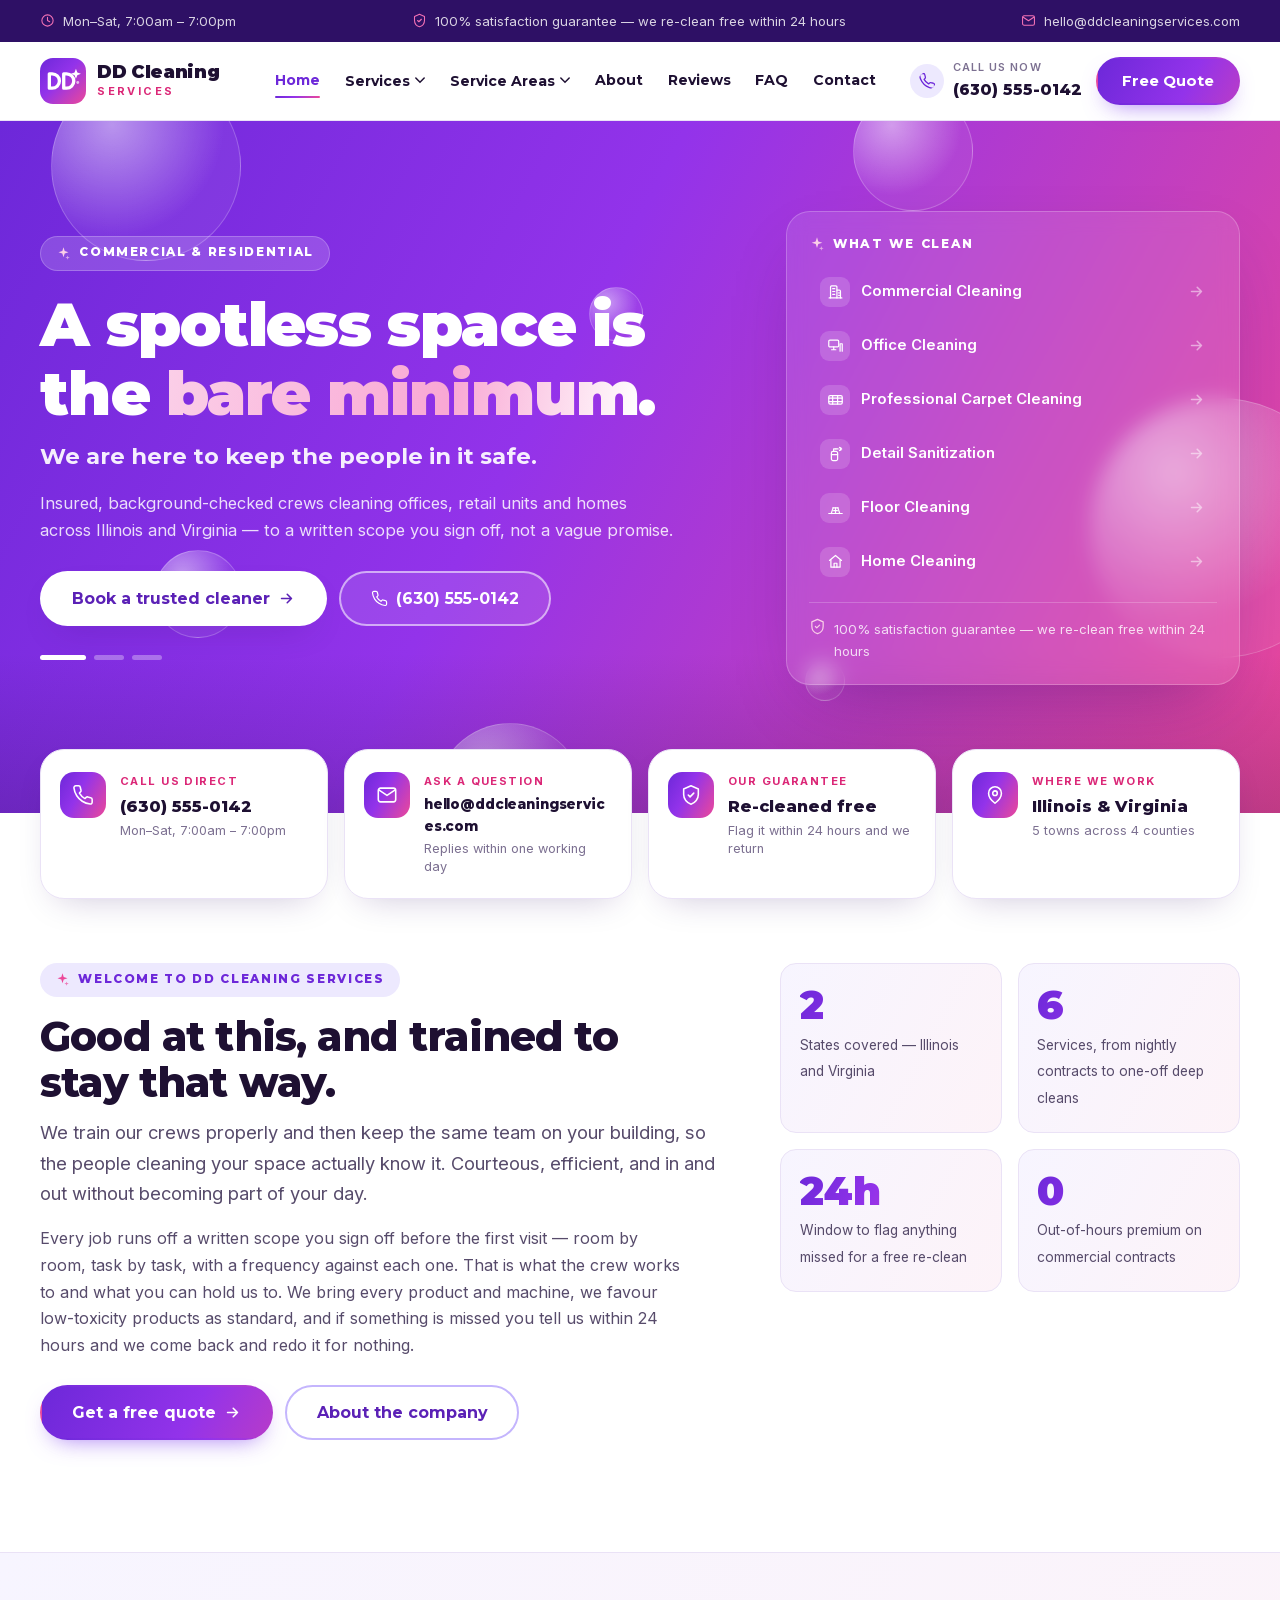
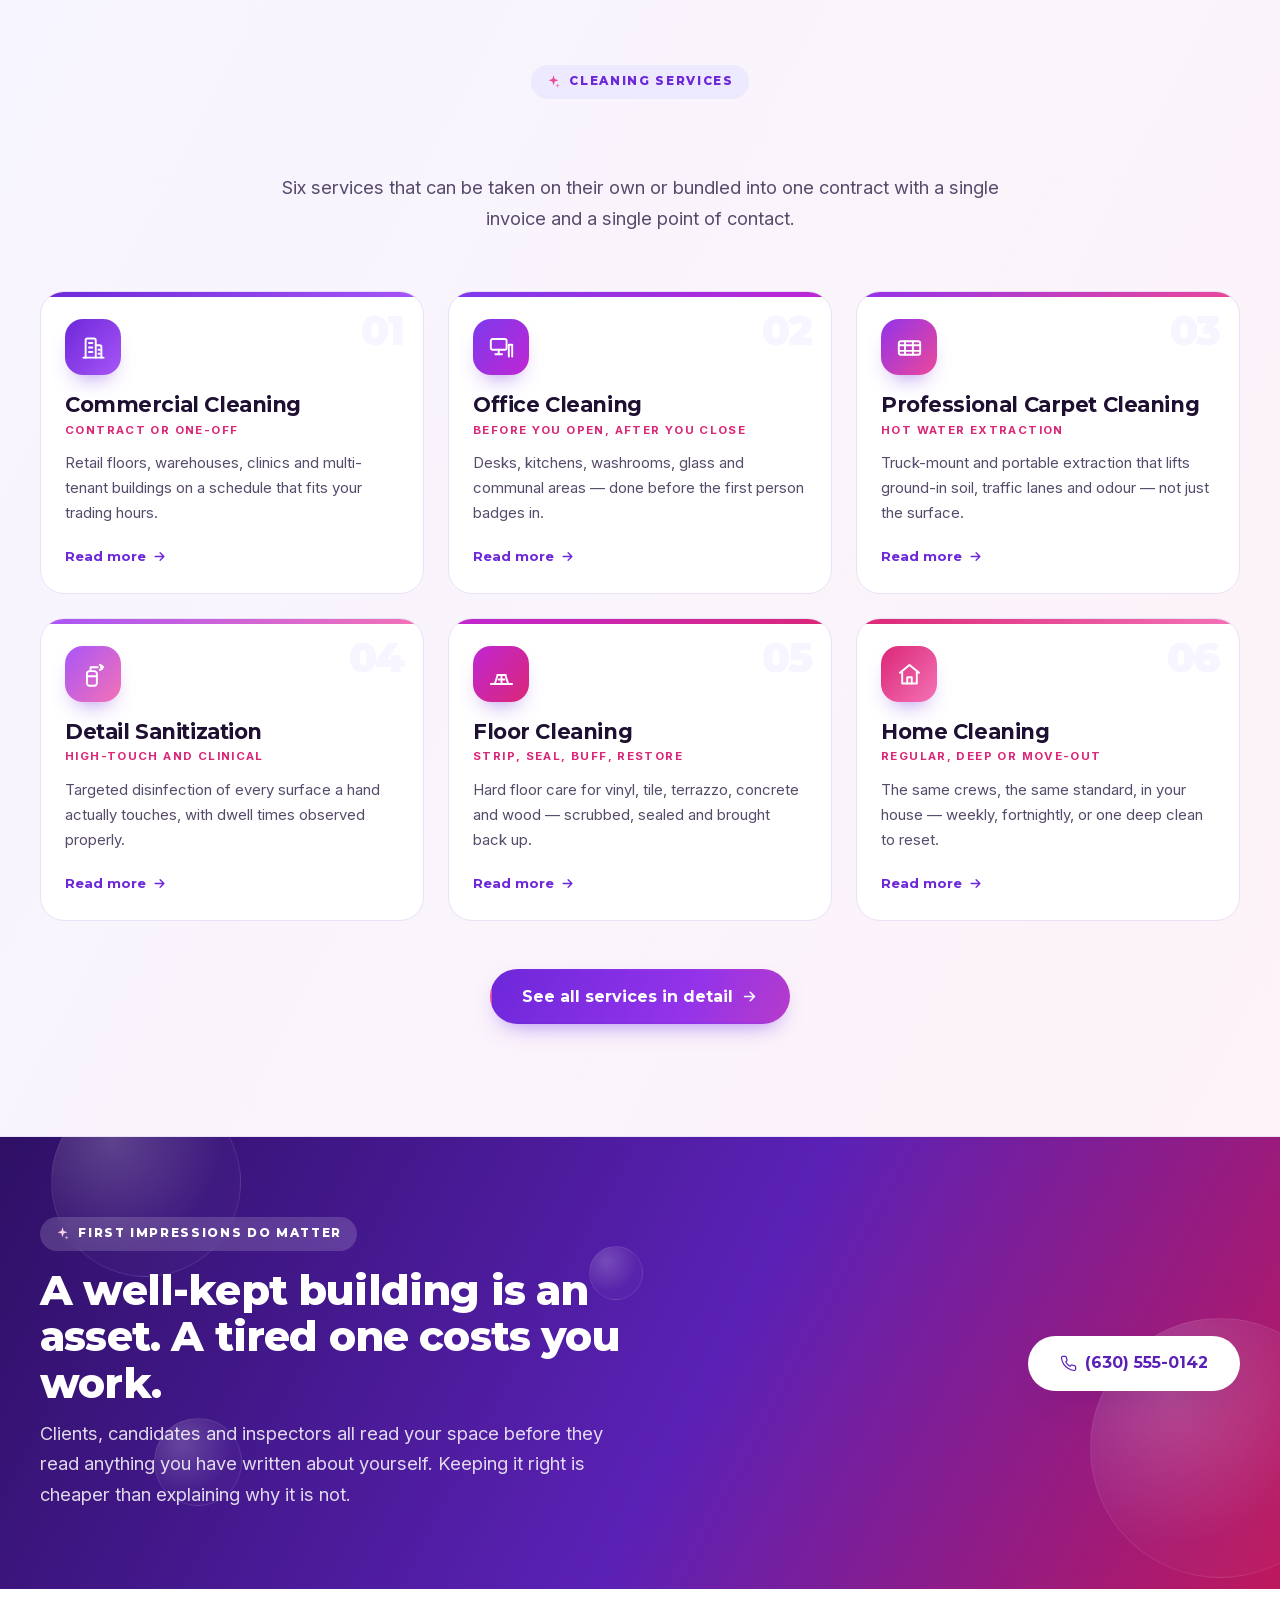
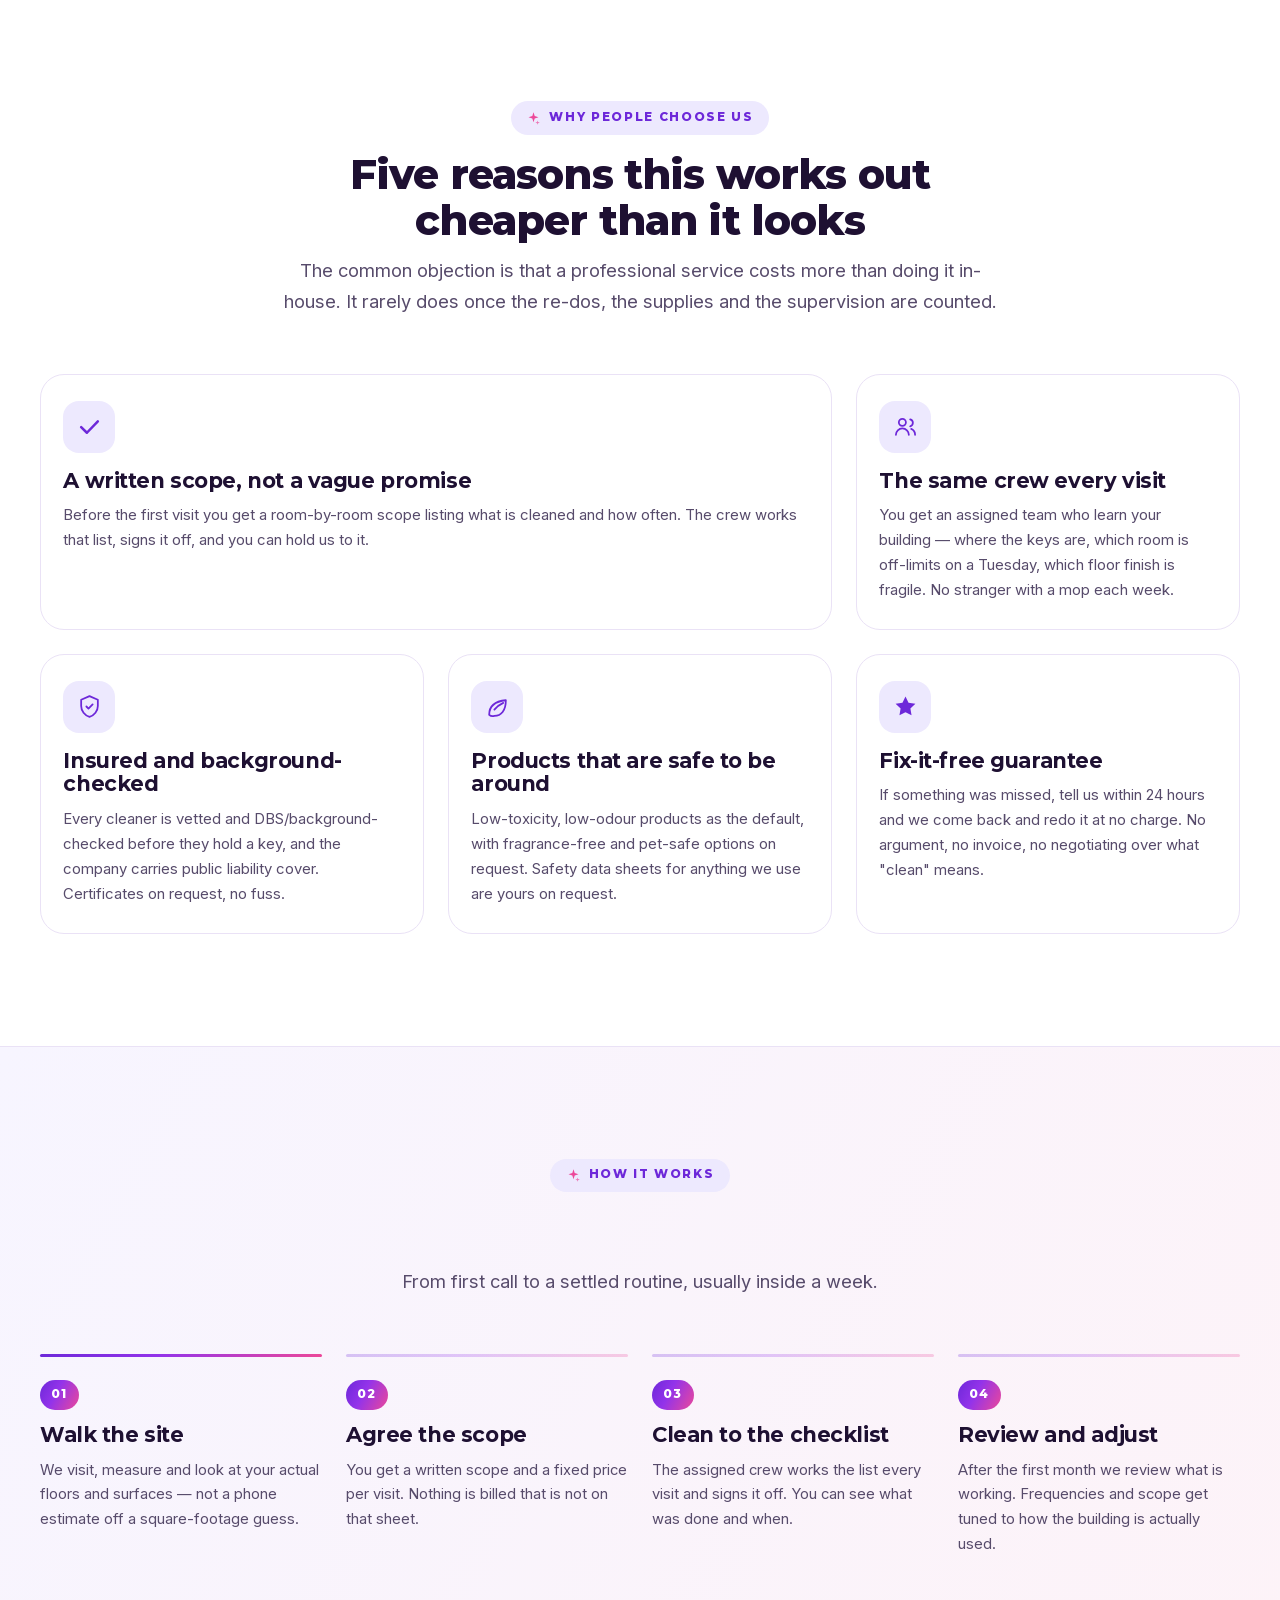
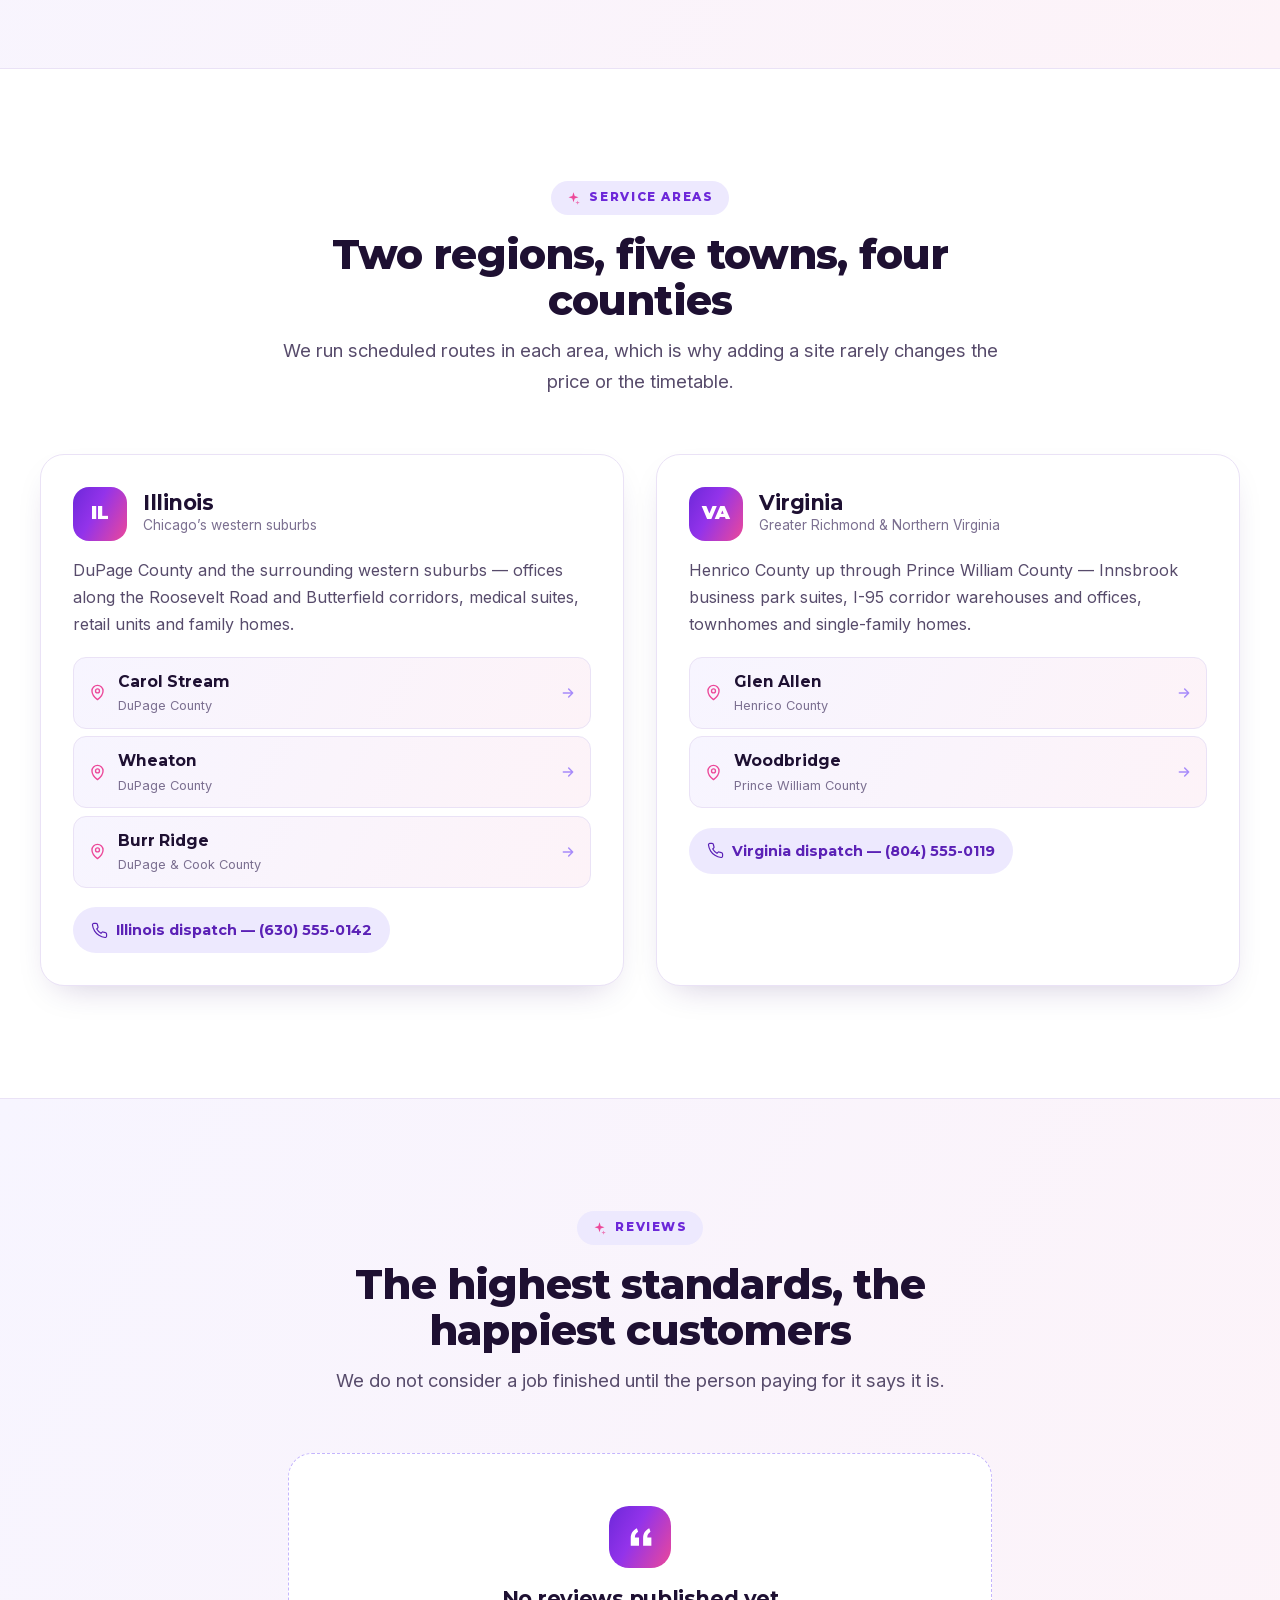
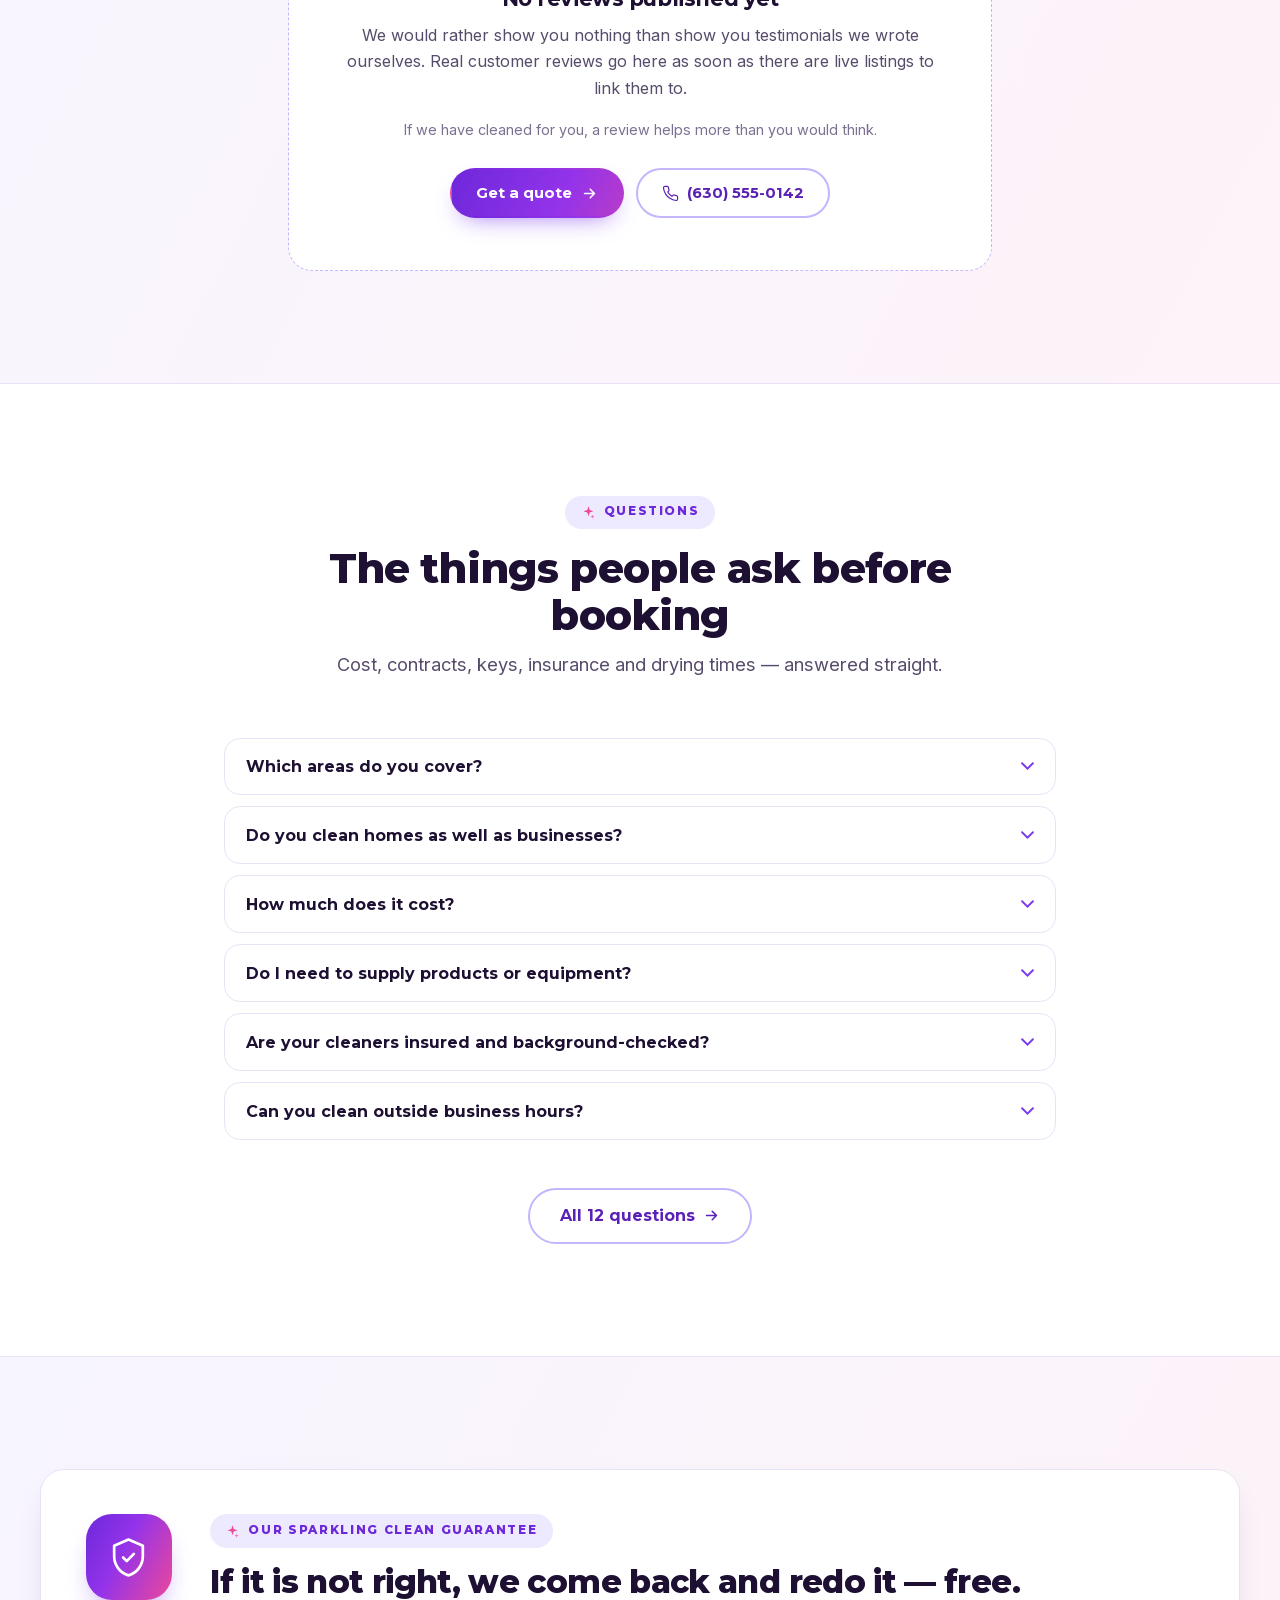
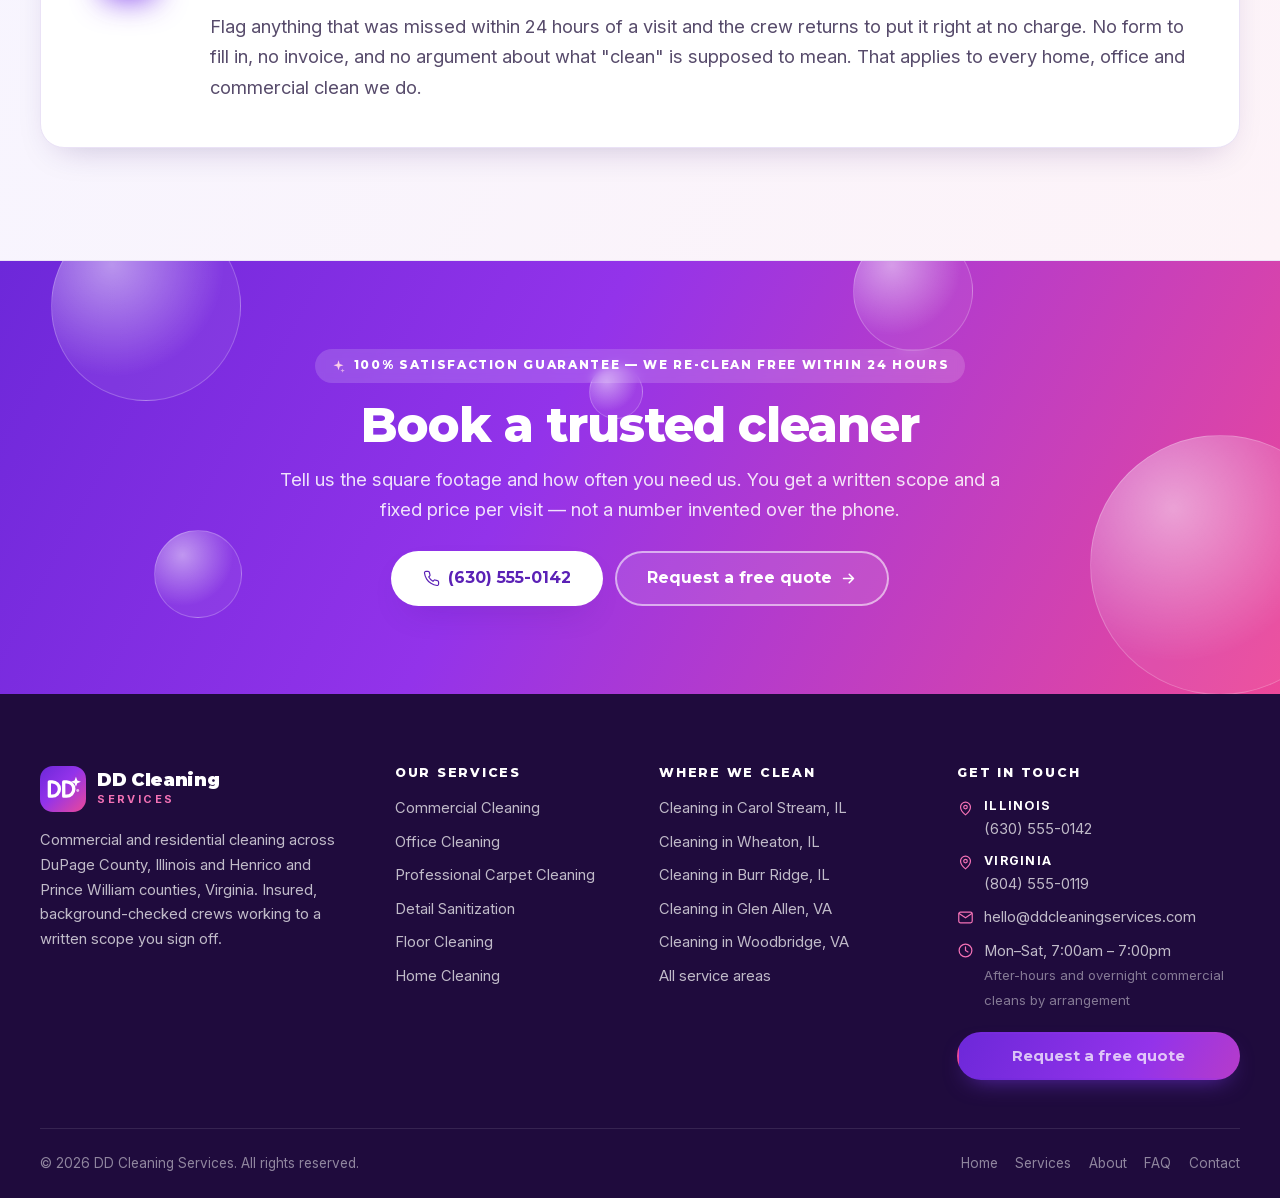
==== commit 2ae176eb: "Widen the shell, tighten the hero join, fix the dropdown - Content width 1200px -> 1480px, leaving ~" ====
--- a/index.html
+++ b/index.html
@@ -207,14 +207,14 @@
                 <button class="nav__link nav__toggle" type="button" aria-expanded="false" aria-haspopup="true">Service Areas <svg viewBox="0 0 12 8" fill="none" stroke="currentColor" stroke-width="1.8" stroke-linecap="round" aria-hidden="true"><path d="M1 1l5 5 5-5"/></svg></button>
                 <span class="nav__panel nav__panel--cols">
                     <div class="nav__group"><p class="nav__group-title">Illinois</p>
-                        <a href="areas/carol-stream.html">Carol Stream <span>DuPage County</span></a>
-                        <a href="areas/wheaton.html">Wheaton <span>DuPage County</span></a>
-                        <a href="areas/burr-ridge.html">Burr Ridge <span>DuPage &amp; Cook County</span></a></div>
+                        <a href="areas/carol-stream.html"><span>Carol Stream<span>DuPage County</span></span></a>
+                        <a href="areas/wheaton.html"><span>Wheaton<span>DuPage County</span></span></a>
+                        <a href="areas/burr-ridge.html"><span>Burr Ridge<span>DuPage &amp; Cook County</span></span></a></div>
                     <div class="nav__group"><p class="nav__group-title">Virginia</p>
-                        <a href="areas/glen-allen.html">Glen Allen <span>Henrico County</span></a>
-                        <a href="areas/woodbridge.html">Woodbridge <span>Prince William County</span></a></div>
+                        <a href="areas/glen-allen.html"><span>Glen Allen<span>Henrico County</span></span></a>
+                        <a href="areas/woodbridge.html"><span>Woodbridge<span>Prince William County</span></span></a></div>
                     <div class="nav__group nav__group--all">
-                        <a href="service-areas.html">All areas <span>Illinois &amp; Virginia</span></a>
+                        <a href="service-areas.html"><span>All areas<span>Illinois &amp; Virginia</span></span></a>
                     </div>
                 </span>
             </span>
--- a/assets/css/main.css
+++ b/assets/css/main.css
@@ -61,8 +61,10 @@
     --r-lg: 24px;
     --r-pill: 999px;
 
-    --wrap: 1200px;
+    --wrap: 1480px;
     --gut: clamp(1.15rem, 4vw, 2.5rem);
+    /* Long-form copy stays readable even though the shell is wide */
+    --measure: 64ch;
     --sp: clamp(4rem, 9vw, 7rem);
 
     --display: 'Montserrat', 'Segoe UI', system-ui, sans-serif;
@@ -577,12 +579,23 @@
     z-index: 50;
 }
 
+/* Bridges the gap between the tab and the panel. Without it the pointer
+   crosses unhovered ground on its way down and the menu closes underneath it. */
+.nav__panel::before {
+    content: '';
+    position: absolute;
+    left: 0;
+    right: 0;
+    top: -1rem;
+    height: 1rem;
+}
+
 .nav__panel--wide {
     min-width: 340px;
 }
 
 .nav__panel--cols {
-    min-width: 460px;
+    min-width: 520px;
     display: none;
     grid-template-columns: 1fr 1fr;
     gap: .4rem;
@@ -1065,10 +1078,19 @@
 /* --------------------------------------------------------------------------
    Info strip
    -------------------------------------------------------------------------- */
+/* The strip deliberately straddles the hero's bottom edge. Keep the overlap to
+   roughly the icon row so the join reads as intentional rather than as a card
+   that happened to land on a colour change. */
 .info-strip {
-    margin-top: clamp(-5.5rem, -7vw, -4rem);
+    margin-top: clamp(-4.5rem, -5vw, -3.25rem);
     position: relative;
     z-index: 2;
+}
+
+/* The hero already carries deep bottom padding, so the section that follows
+   the strip does not need a full pad on top as well. */
+.info-strip + .section {
+    padding-top: clamp(2.5rem, 5vw, 4rem);
 }
 
 .info-grid {
@@ -1161,6 +1183,20 @@
     grid-template-columns: minmax(0, 1.25fr) minmax(0, .85fr);
     gap: clamp(2rem, 5vw, 4rem);
     align-items: start;
+}
+
+/* The shell is wide, so body copy is capped independently — otherwise lines
+   run to 100+ characters on a large monitor. */
+.intro__text > p,
+.s-detail__text > p,
+.intro__text h2,
+.s-detail__text h2 {
+    max-width: var(--measure);
+}
+
+.intro__text > p.eyebrow,
+.s-detail__text > p.eyebrow {
+    max-width: none;
 }
 
 @media (max-width: 900px) {
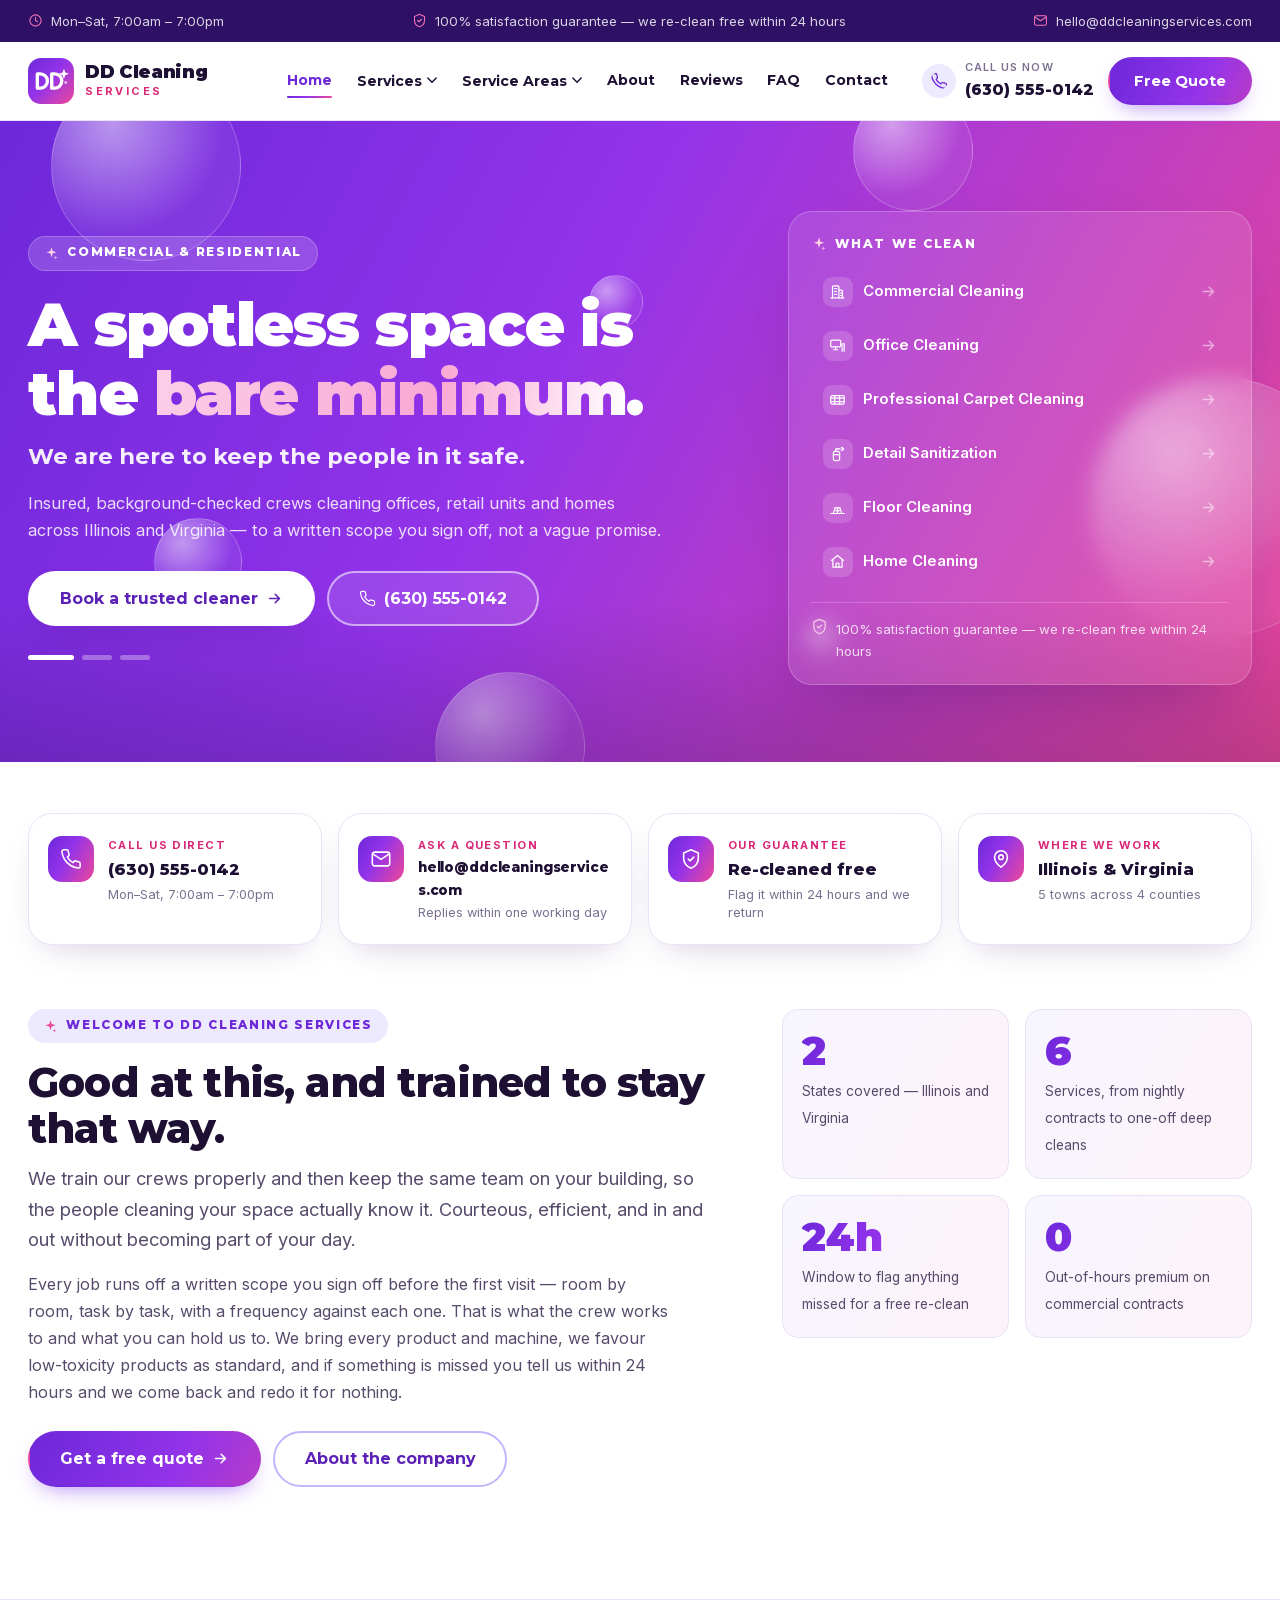
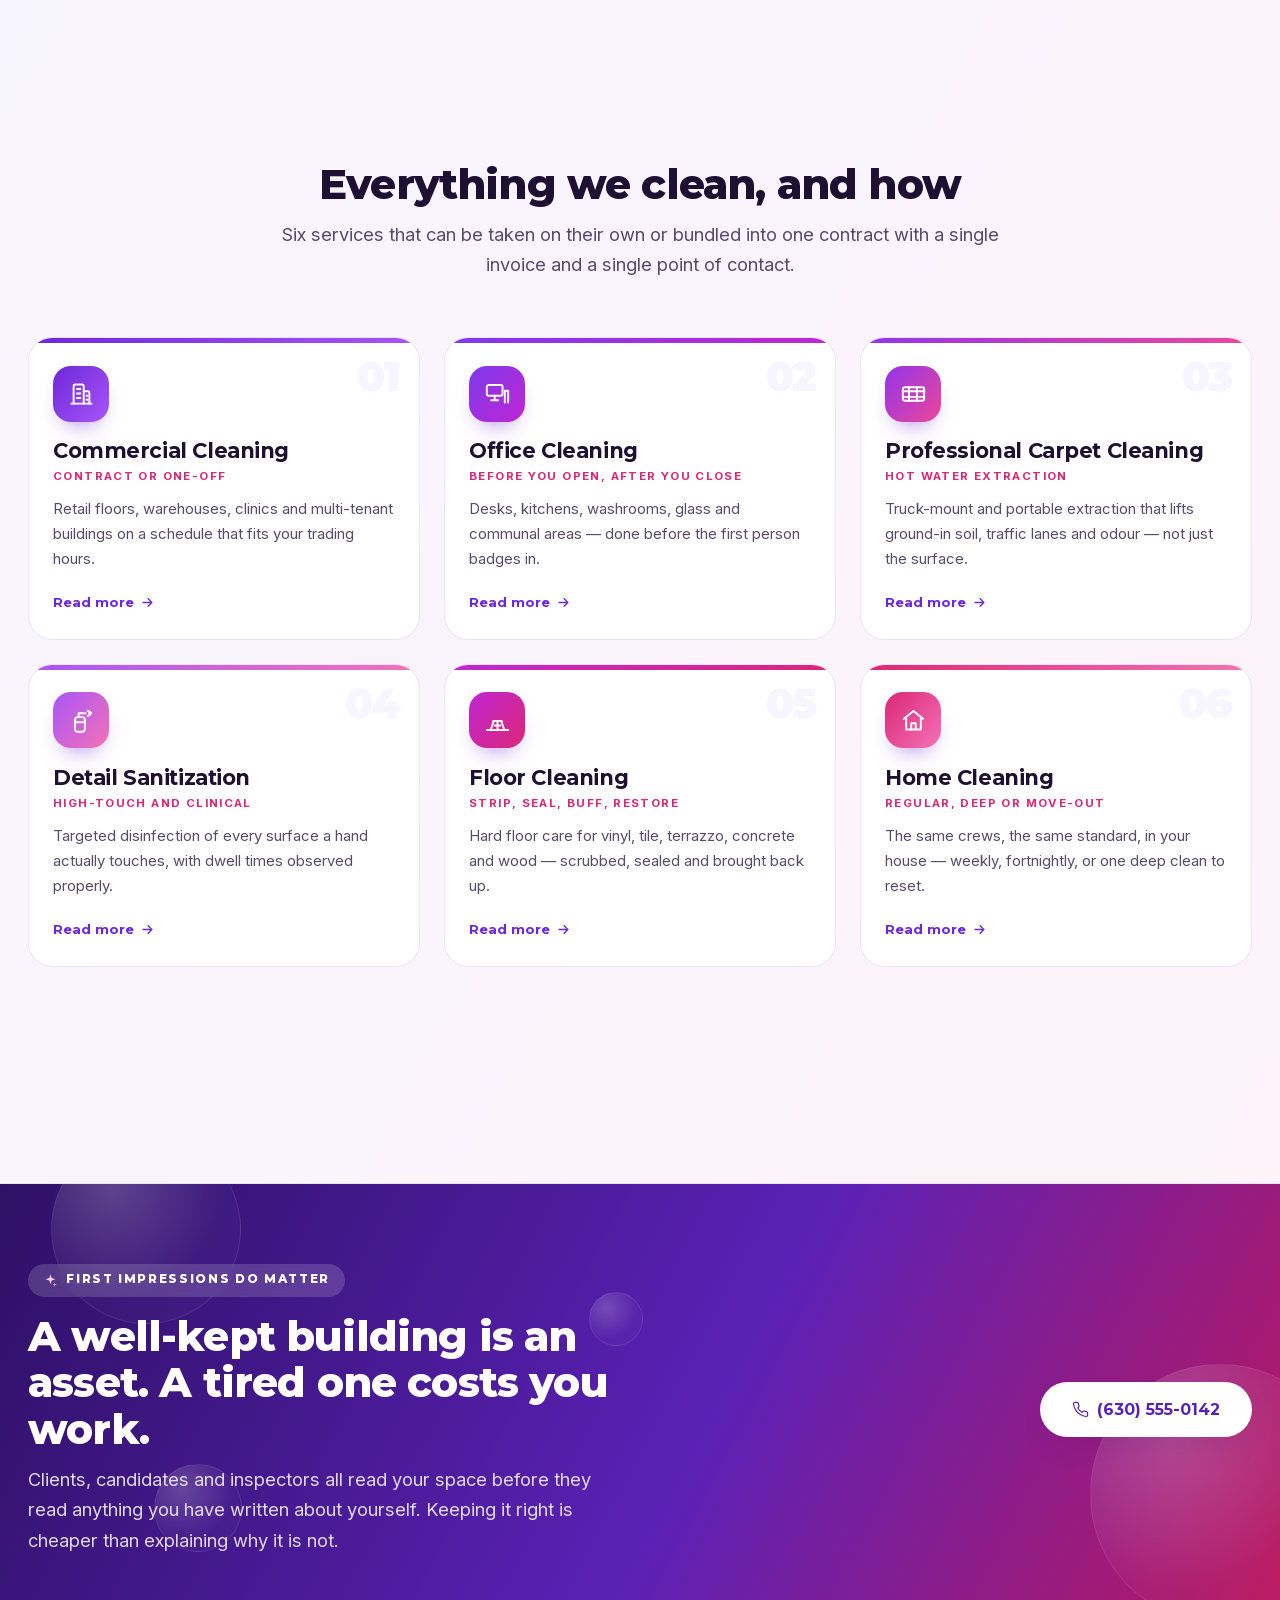
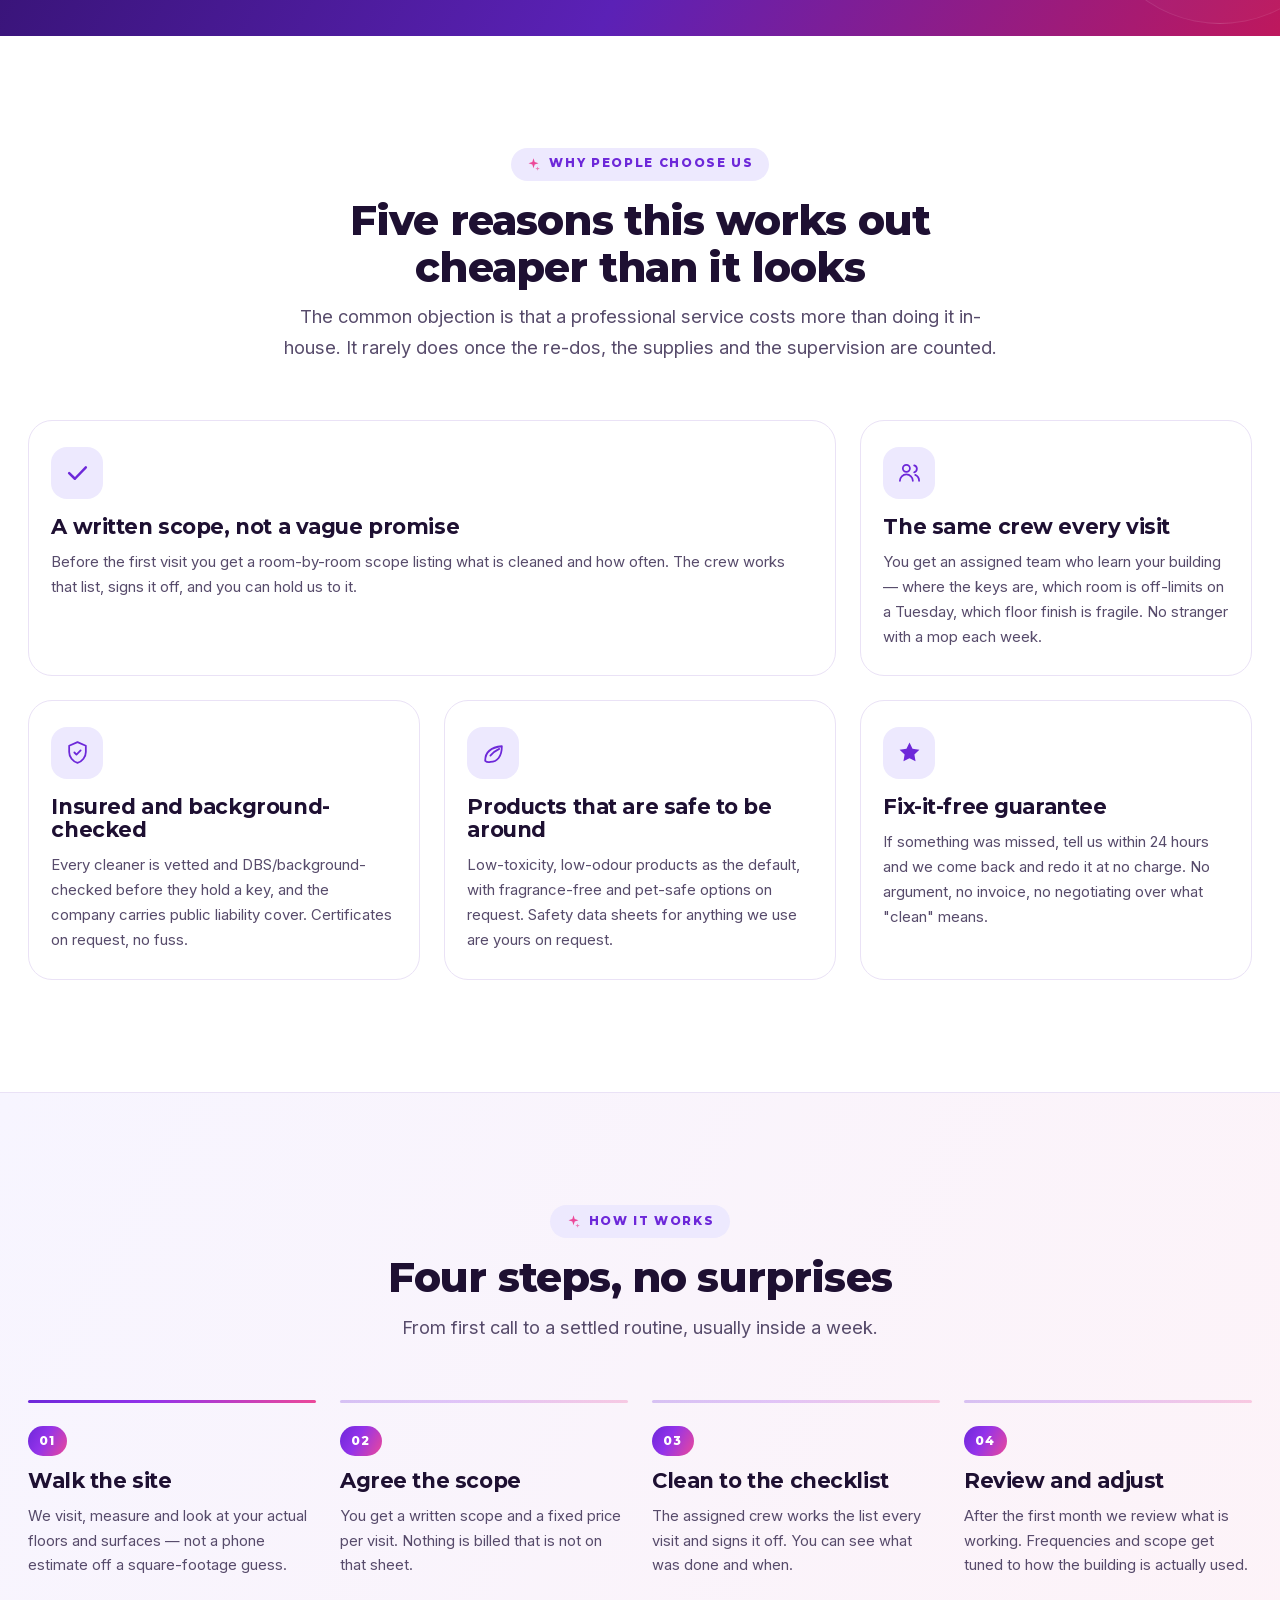
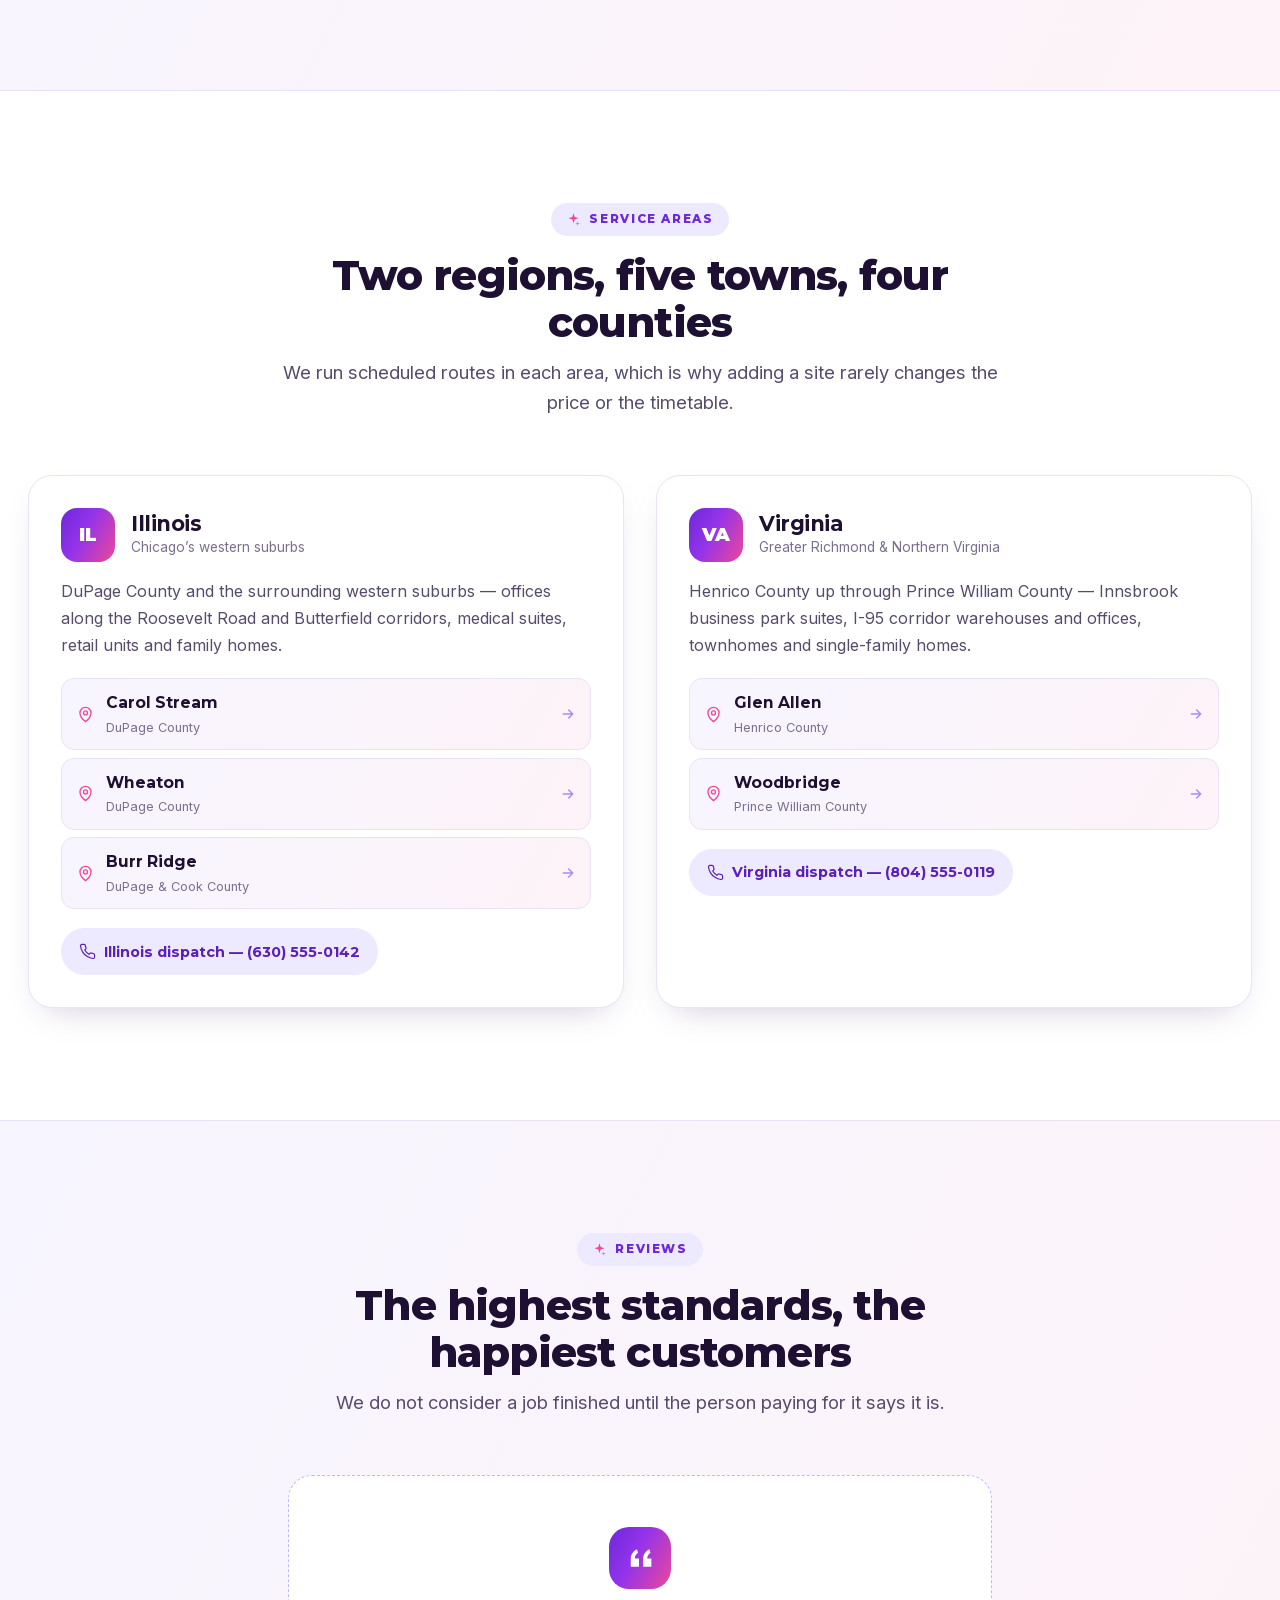
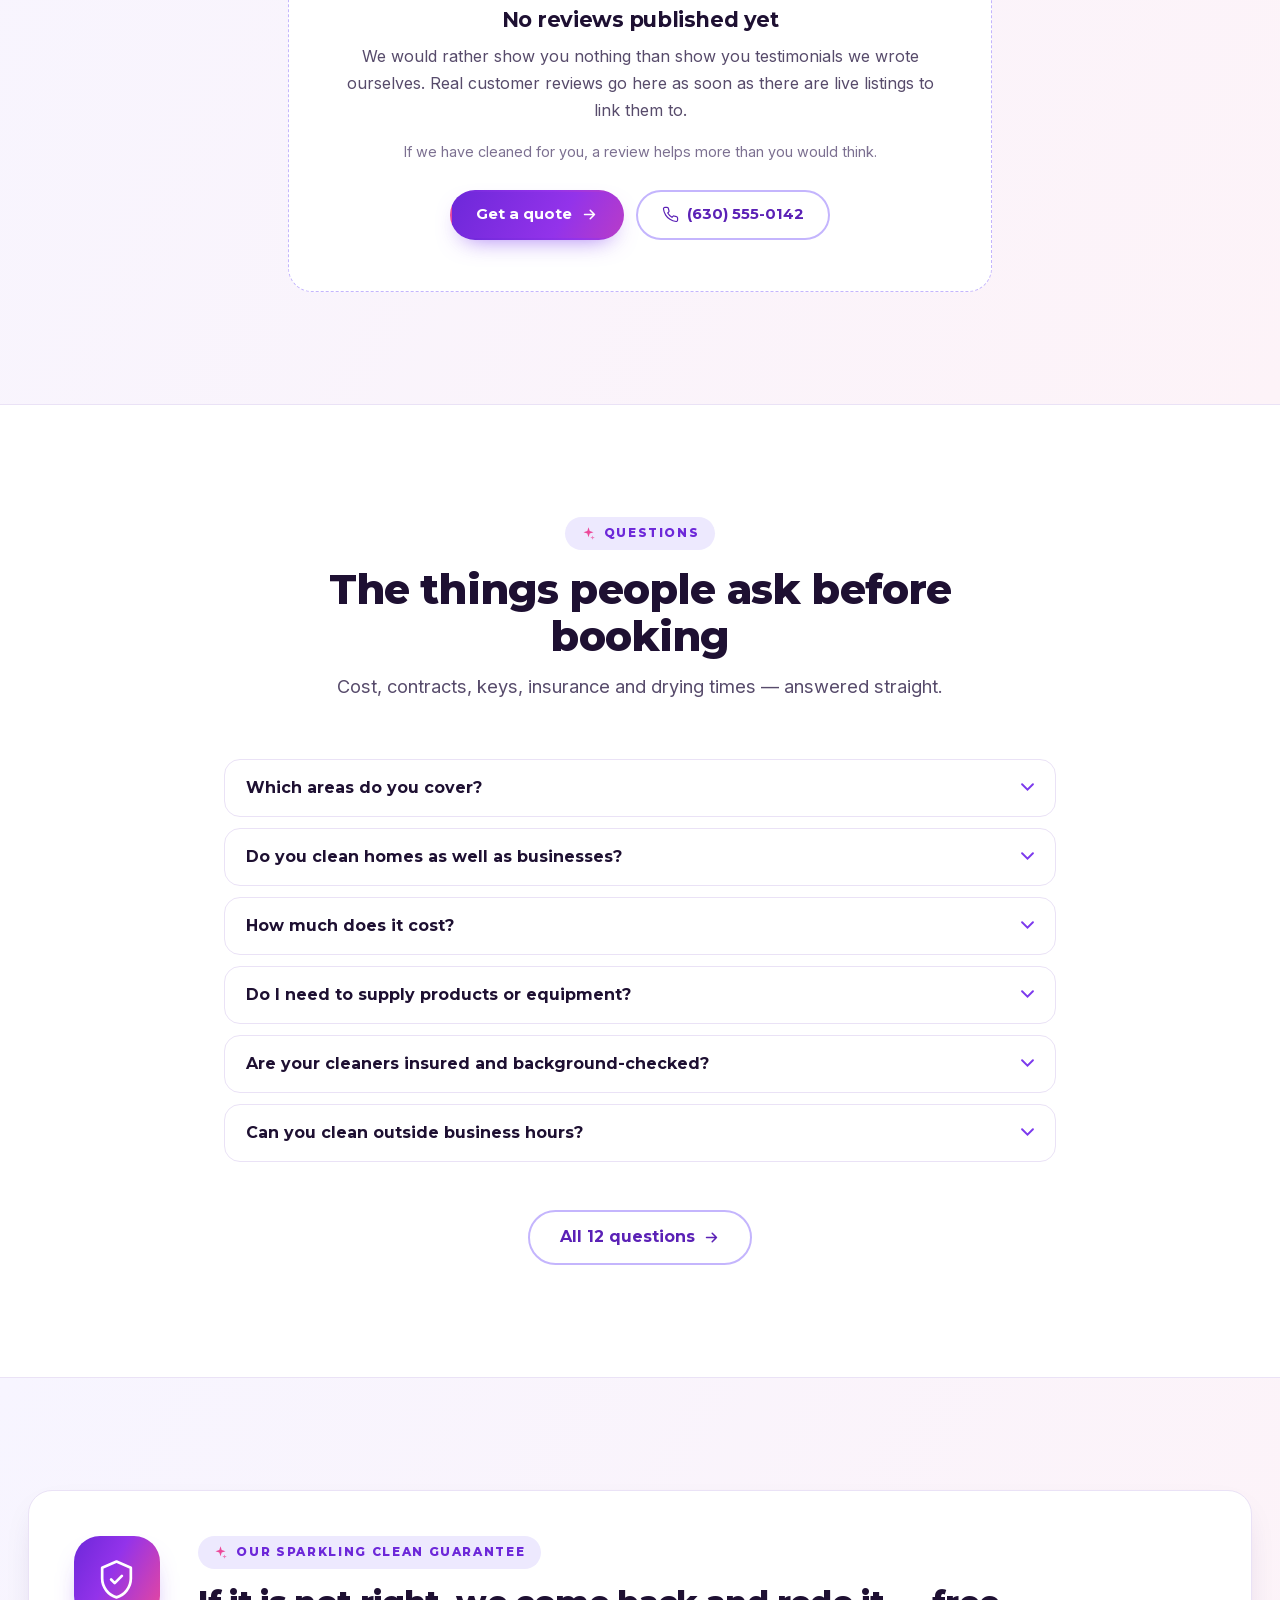
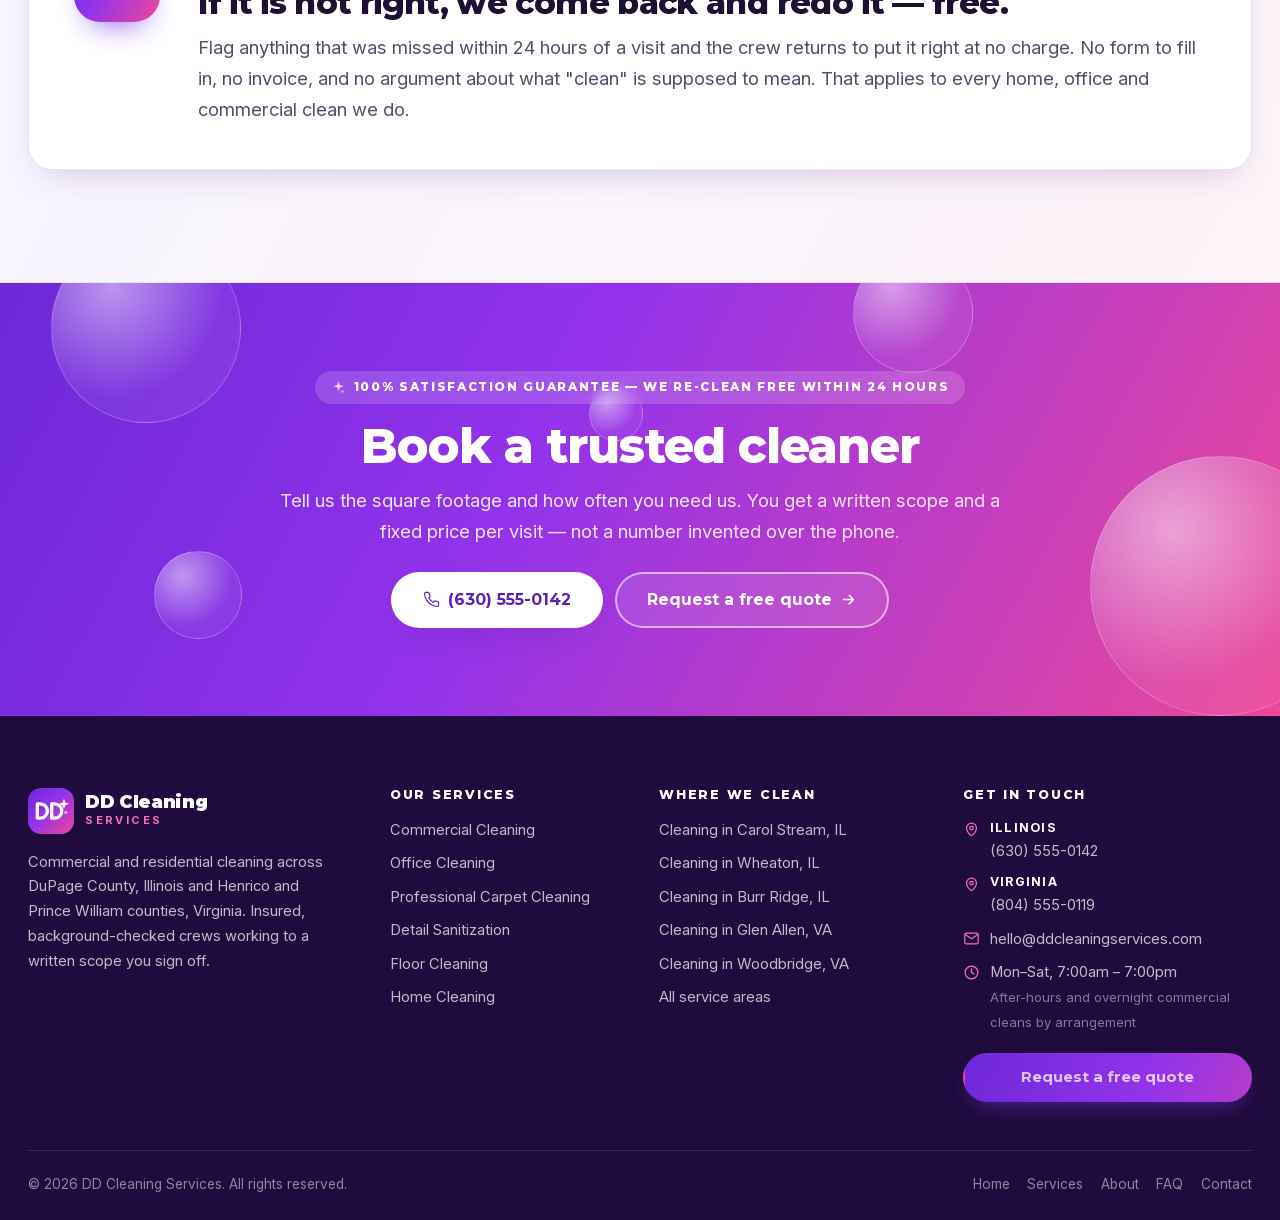
==== commit a3c9e0cc: "Fix dropdown closing on click, drop the hero overlap, tighten gutters Dropdown: on a hover-driven na" ====
--- a/index.html
+++ b/index.html
@@ -31,7 +31,7 @@
 
 <link rel="preload" as="font" type="font/woff2" href="assets/fonts/montserrat-latin-var.woff2" crossorigin>
 <link rel="preload" as="font" type="font/woff2" href="assets/fonts/inter-latin-var.woff2" crossorigin>
-<link rel="stylesheet" href="assets/css/main.css">
+<link rel="stylesheet" href="assets/css/main.css?v=282b97cb">
 <script>document.documentElement.className+=' js';</script>
 <script type="application/ld+json">
 {
@@ -741,6 +741,6 @@
     </div>
 </footer>
 
-<script src="assets/js/main.js" defer></script>
+<script src="assets/js/main.js?v=f1a4c74c" defer></script>
 </body>
 </html>
--- a/assets/css/main.css
+++ b/assets/css/main.css
@@ -61,8 +61,8 @@
     --r-lg: 24px;
     --r-pill: 999px;
 
-    --wrap: 1480px;
-    --gut: clamp(1.15rem, 4vw, 2.5rem);
+    --wrap: 1640px;
+    --gut: clamp(1rem, 2.2vw, 1.75rem);
     /* Long-form copy stays readable even though the shell is wide */
     --measure: 64ch;
     --sp: clamp(4rem, 9vw, 7rem);
@@ -866,7 +866,9 @@
     position: relative;
     background: var(--grad);
     color: #fff;
-    padding: clamp(3.4rem, 7vw, 5.6rem) 0 clamp(6rem, 10vw, 8.5rem);
+    /* No overlapping strip below any more, so the deep bottom pad that made
+       room for it goes too. */
+    padding: clamp(3.4rem, 7vw, 5.6rem) 0 clamp(3.4rem, 6vw, 5rem);
     overflow: hidden;
 }
 
@@ -1078,17 +1080,14 @@
 /* --------------------------------------------------------------------------
    Info strip
    -------------------------------------------------------------------------- */
-/* The strip deliberately straddles the hero's bottom edge. Keep the overlap to
-   roughly the icon row so the join reads as intentional rather than as a card
-   that happened to land on a colour change. */
+/* Sits wholly below the hero — no overlap. The cards previously straddled the
+   colour change, which read as a mistake rather than a design. */
 .info-strip {
-    margin-top: clamp(-4.5rem, -5vw, -3.25rem);
     position: relative;
     z-index: 2;
-}
-
-/* The hero already carries deep bottom padding, so the section that follows
-   the strip does not need a full pad on top as well. */
+    padding: clamp(2.25rem, 4vw, 3.25rem) 0 0;
+}
+
 .info-strip + .section {
     padding-top: clamp(2.5rem, 5vw, 4rem);
 }
@@ -1172,7 +1171,6 @@
 
 @media (max-width: 520px) {
     .info-grid { grid-template-columns: 1fr; }
-    .info-strip { margin-top: -3.5rem; }
 }
 
 /* --------------------------------------------------------------------------
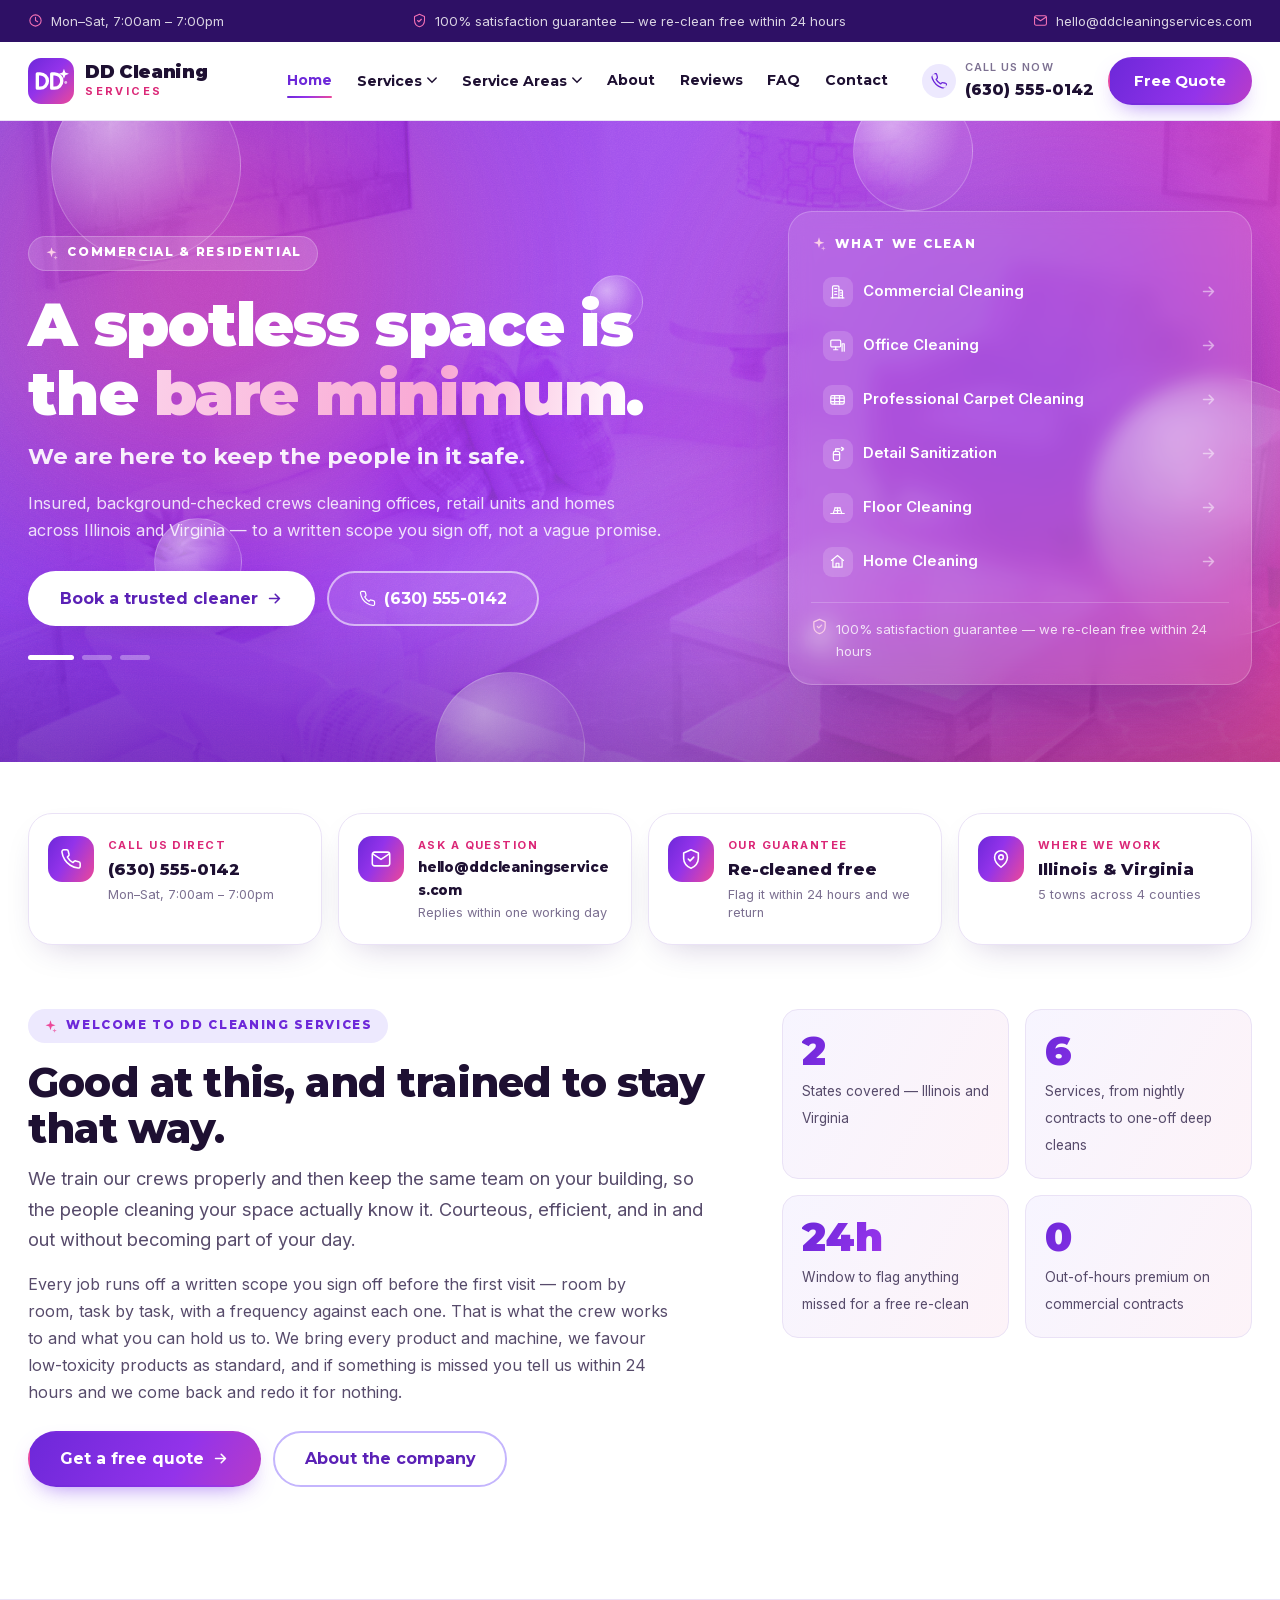
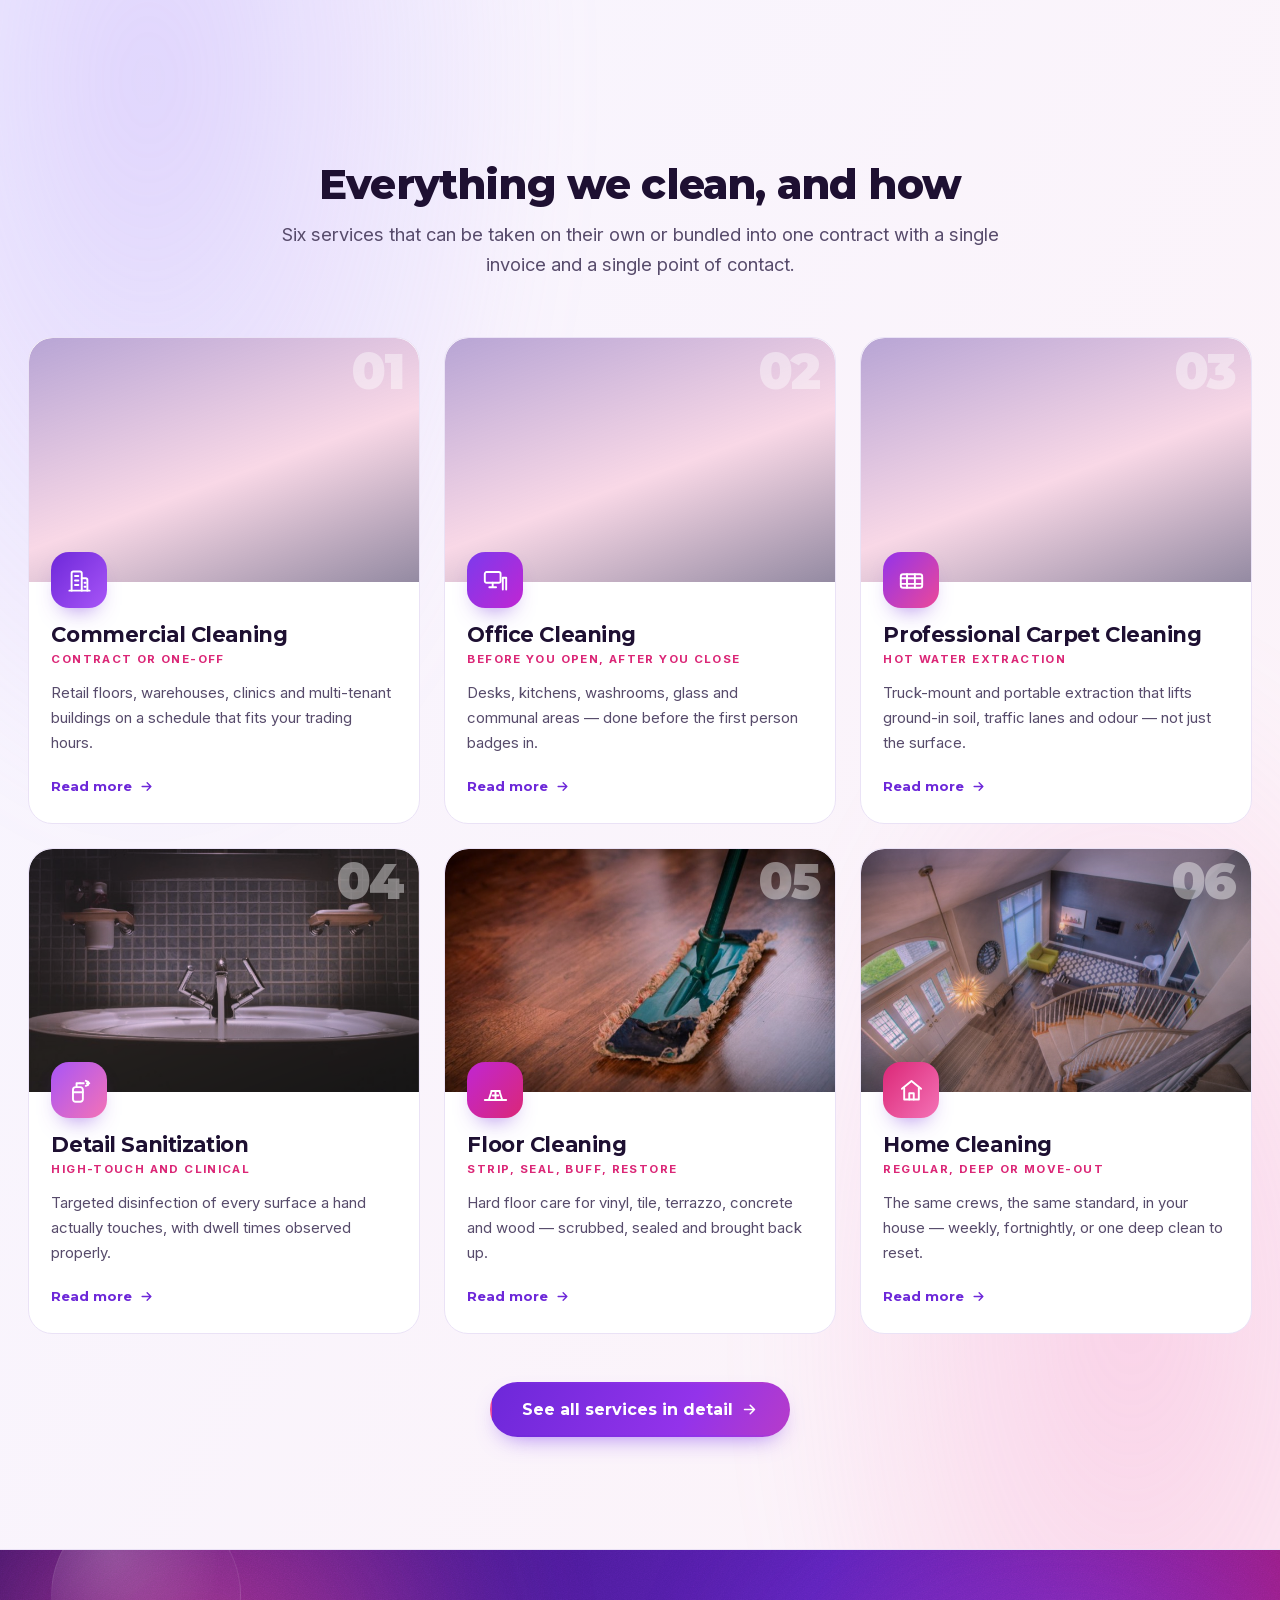
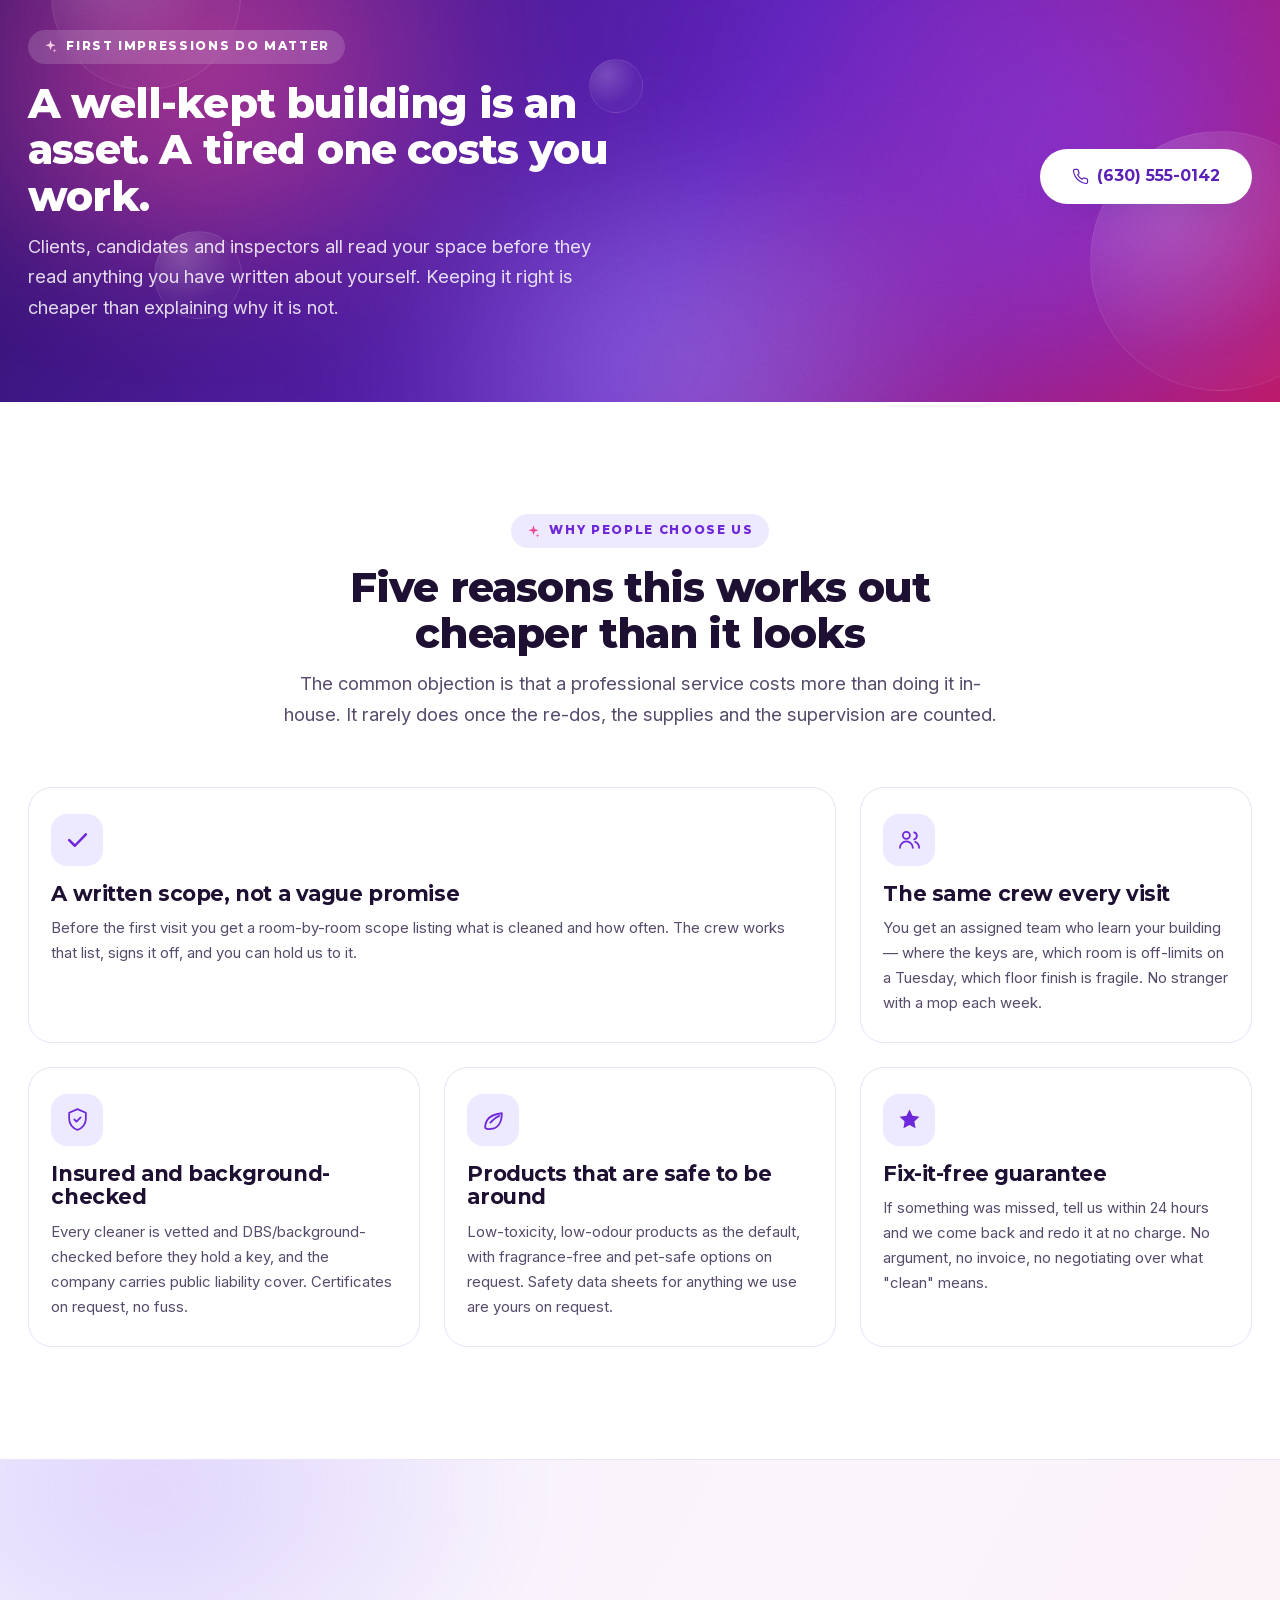
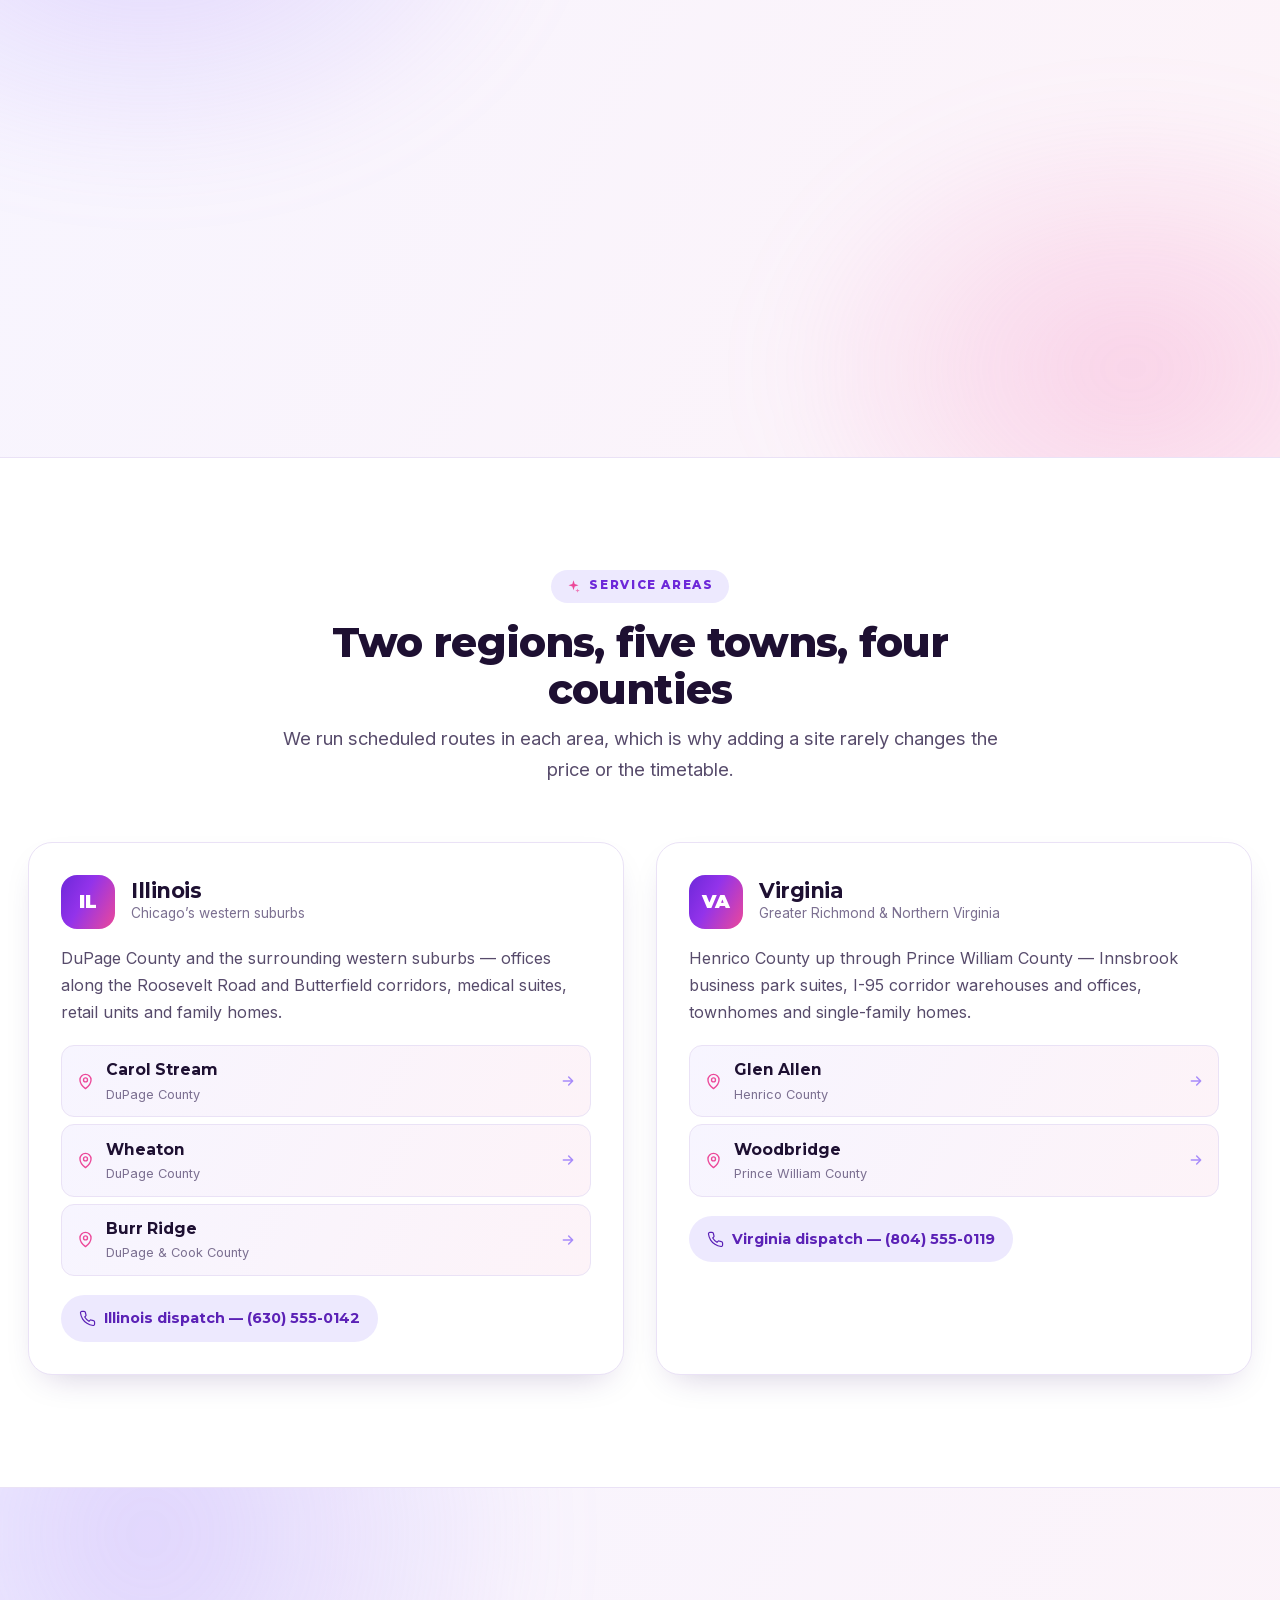
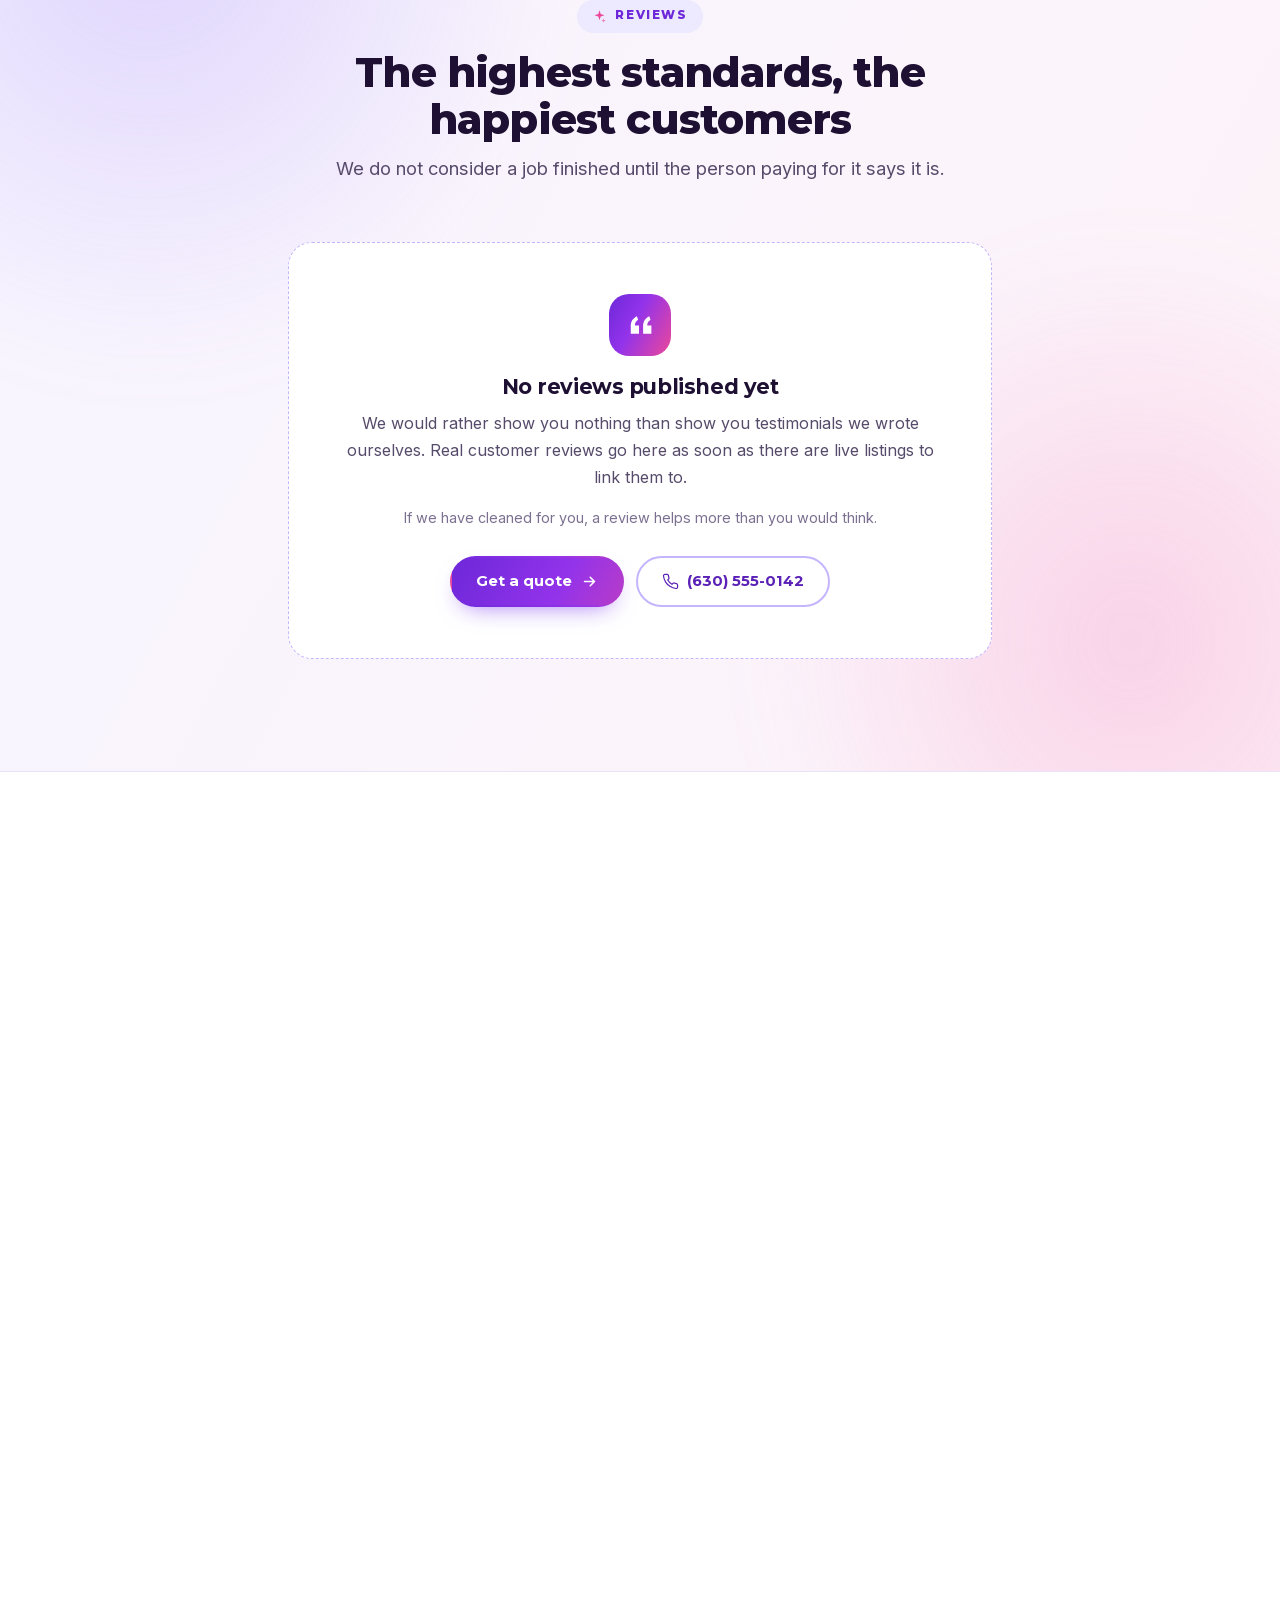
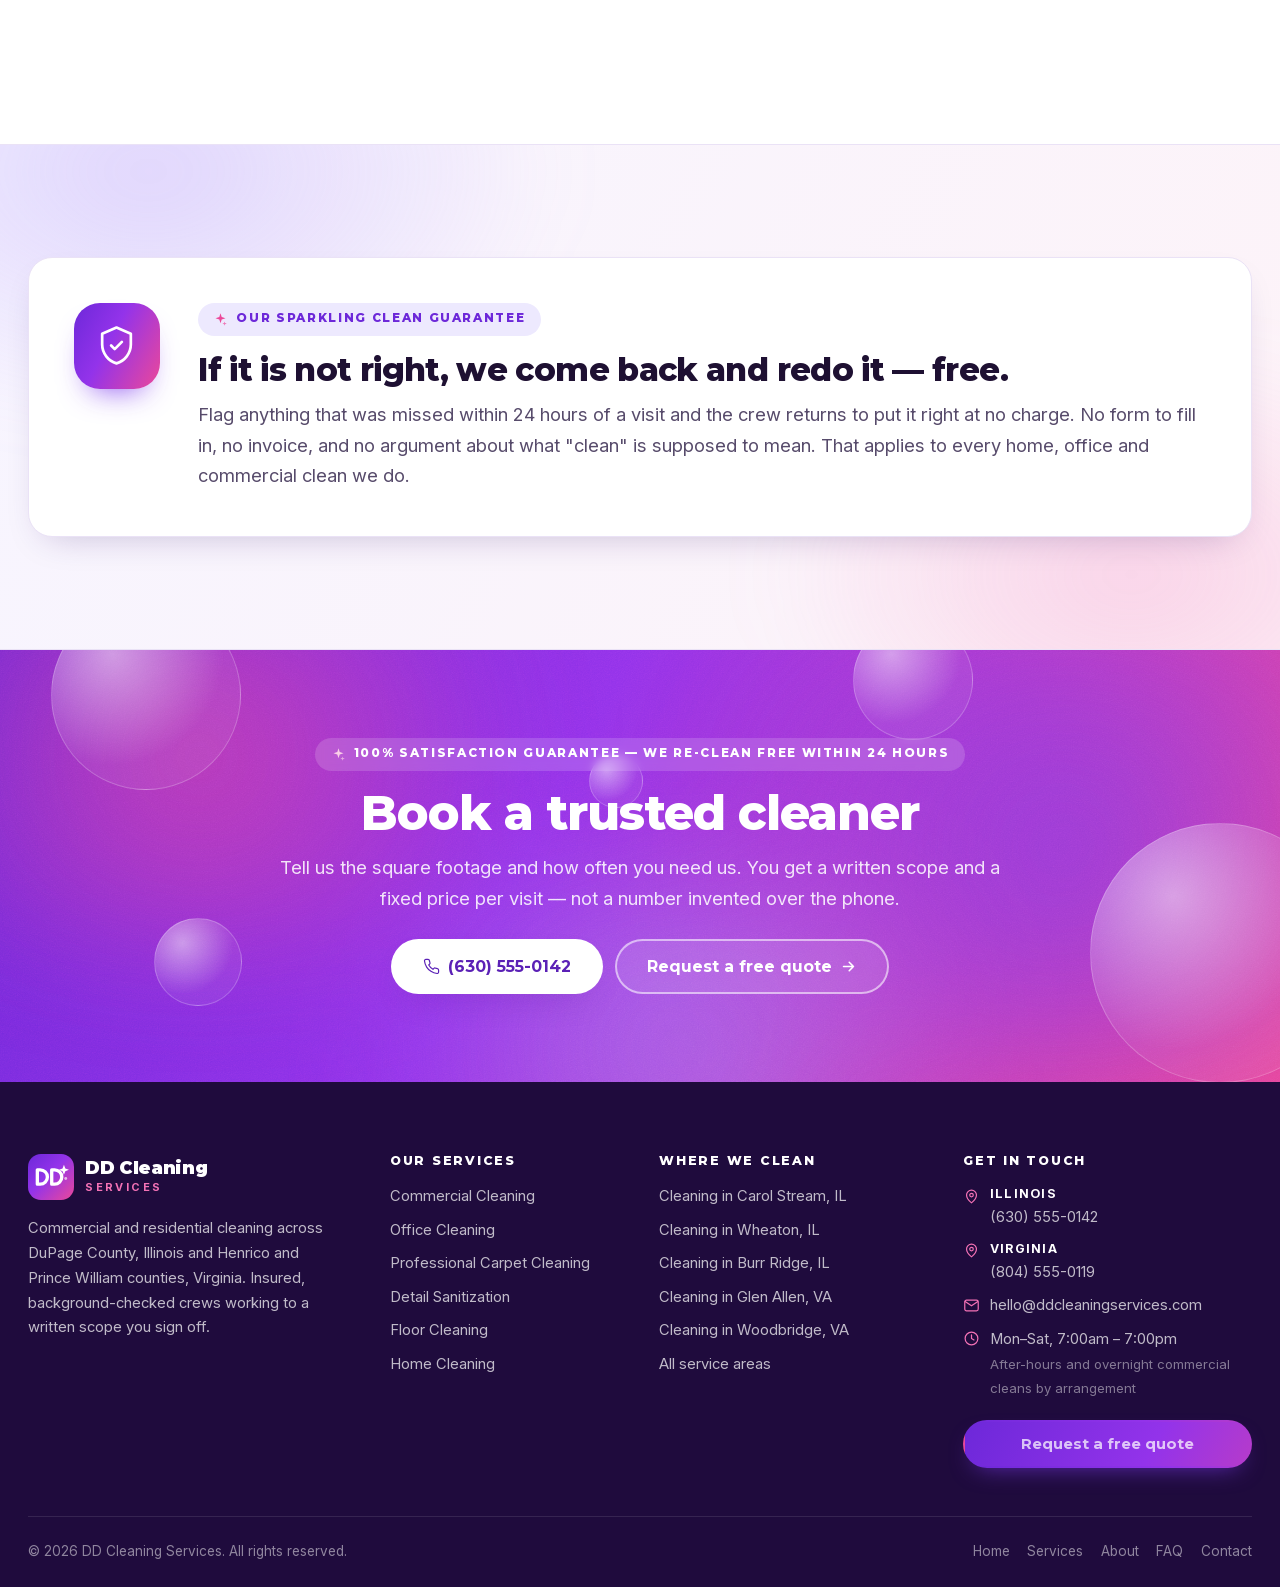
==== commit e033ac6e: "Add photography, animate the backgrounds, break up the card sameness Photos: seven CC0 images (Stock" ====
--- a/index.html
+++ b/index.html
@@ -31,7 +31,7 @@
 
 <link rel="preload" as="font" type="font/woff2" href="assets/fonts/montserrat-latin-var.woff2" crossorigin>
 <link rel="preload" as="font" type="font/woff2" href="assets/fonts/inter-latin-var.woff2" crossorigin>
-<link rel="stylesheet" href="assets/css/main.css?v=282b97cb">
+<link rel="stylesheet" href="assets/css/main.css?v=1a85a9d4">
 <script>document.documentElement.className+=' js';</script>
 <script type="application/ld+json">
 {
@@ -246,6 +246,10 @@
 <main id="main">
 
 <section class="hero" data-hero>
+    <img class="hero__photo" src="assets/img/work/hero.jpg" alt="" aria-hidden="true"
+         fetchpriority="high" decoding="async" width="1400" height="933">
+    <span class="aurora" aria-hidden="true"><i></i><i></i><i></i></span>
+    <span class="grain" aria-hidden="true"></span>
     <span class="bubbles bubbles--hero" aria-hidden="true"><i></i><i></i><i></i><i></i><i></i><i></i><i></i></span>
     <div class="wrap hero__wrap">
         <div class="hero__text">
@@ -369,53 +373,101 @@
         <p class="lede" data-reveal>Six services that can be taken on their own or bundled into one contract with a single invoice and a single point of contact.</p>
     </div>
         <div class="card-grid">
-        <article class="s-card s-card--a" data-reveal>
-            <span class="s-card__num">01</span>
+        <article class="s-card s-card--a s-card--photo" data-reveal>
+            <span class="s-card__media">
+                <img src="assets/img/work/commercial-cleaning-700.jpg" srcset="assets/img/work/commercial-cleaning-700.jpg 700w, assets/img/work/commercial-cleaning.jpg 1400w"
+                     sizes="(max-width: 600px) 92vw, (max-width: 1000px) 46vw, 31vw"
+                     alt="A modern boardroom with glass walls and carpet tiles, cleaned and ready for the day" loading="lazy" decoding="async" width="700" height="438">
+                <span class="s-card__tint"></span>
+                <span class="s-card__num">01</span>
+            </span>
             <span class="s-card__icon"><svg viewBox="0 0 24 24" fill="none" stroke="currentColor" stroke-width="1.7" stroke-linecap="round" stroke-linejoin="round" aria-hidden="true"><path d="M3 21h18"/><path d="M5 21V5.5A1.5 1.5 0 0 1 6.5 4h6A1.5 1.5 0 0 1 14 5.5V21"/><path d="M14 10h3.5A1.5 1.5 0 0 1 19 11.5V21"/><path d="M8 8h3M8 12h3M8 16h3M16.5 14h1M16.5 17.5h1"/></svg></span>
-            <h3><a href="services.html#commercial-cleaning">Commercial Cleaning</a></h3>
-            <p class="s-card__kicker">Contract or one-off</p>
-            <p>Retail floors, warehouses, clinics and multi-tenant buildings on a schedule that fits your trading hours.</p>
-            <span class="s-card__more">Read more <svg viewBox="0 0 24 24" fill="none" stroke="currentColor" stroke-width="2.2" stroke-linecap="round" stroke-linejoin="round" aria-hidden="true"><path d="M5 12h14M13 6l6 6-6 6"/></svg></span>
-        </article>
-        <article class="s-card s-card--b" data-reveal>
-            <span class="s-card__num">02</span>
+            <div class="s-card__body">
+                <h3><a href="services.html#commercial-cleaning">Commercial Cleaning</a></h3>
+                <p class="s-card__kicker">Contract or one-off</p>
+                <p>Retail floors, warehouses, clinics and multi-tenant buildings on a schedule that fits your trading hours.</p>
+                <span class="s-card__more">Read more <svg viewBox="0 0 24 24" fill="none" stroke="currentColor" stroke-width="2.2" stroke-linecap="round" stroke-linejoin="round" aria-hidden="true"><path d="M5 12h14M13 6l6 6-6 6"/></svg></span>
+            </div>
+        </article>
+        <article class="s-card s-card--b s-card--photo" data-reveal>
+            <span class="s-card__media">
+                <img src="assets/img/work/office-cleaning-700.jpg" srcset="assets/img/work/office-cleaning-700.jpg 700w, assets/img/work/office-cleaning.jpg 1400w"
+                     sizes="(max-width: 600px) 92vw, (max-width: 1000px) 46vw, 31vw"
+                     alt="A bright, uncluttered office desk with a plant, wiped down before the team arrives" loading="lazy" decoding="async" width="700" height="438">
+                <span class="s-card__tint"></span>
+                <span class="s-card__num">02</span>
+            </span>
             <span class="s-card__icon"><svg viewBox="0 0 24 24" fill="none" stroke="currentColor" stroke-width="1.7" stroke-linecap="round" stroke-linejoin="round" aria-hidden="true"><rect x="2.5" y="4.5" width="14" height="9.5" rx="1.6"/><path d="M6.5 18h6M9.5 14v4"/><path d="M18.5 20V9.5h3V20"/></svg></span>
-            <h3><a href="services.html#office-cleaning">Office Cleaning</a></h3>
-            <p class="s-card__kicker">Before you open, after you close</p>
-            <p>Desks, kitchens, washrooms, glass and communal areas — done before the first person badges in.</p>
-            <span class="s-card__more">Read more <svg viewBox="0 0 24 24" fill="none" stroke="currentColor" stroke-width="2.2" stroke-linecap="round" stroke-linejoin="round" aria-hidden="true"><path d="M5 12h14M13 6l6 6-6 6"/></svg></span>
-        </article>
-        <article class="s-card s-card--c" data-reveal>
-            <span class="s-card__num">03</span>
+            <div class="s-card__body">
+                <h3><a href="services.html#office-cleaning">Office Cleaning</a></h3>
+                <p class="s-card__kicker">Before you open, after you close</p>
+                <p>Desks, kitchens, washrooms, glass and communal areas — done before the first person badges in.</p>
+                <span class="s-card__more">Read more <svg viewBox="0 0 24 24" fill="none" stroke="currentColor" stroke-width="2.2" stroke-linecap="round" stroke-linejoin="round" aria-hidden="true"><path d="M5 12h14M13 6l6 6-6 6"/></svg></span>
+            </div>
+        </article>
+        <article class="s-card s-card--c s-card--photo" data-reveal>
+            <span class="s-card__media">
+                <img src="assets/img/work/carpet-cleaning-700.jpg" srcset="assets/img/work/carpet-cleaning-700.jpg 700w, assets/img/work/carpet-cleaning.jpg 1400w"
+                     sizes="(max-width: 600px) 92vw, (max-width: 1000px) 46vw, 31vw"
+                     alt="Close view of a deep-pile carpet in a traffic lane, mid-clean" loading="lazy" decoding="async" width="700" height="438">
+                <span class="s-card__tint"></span>
+                <span class="s-card__num">03</span>
+            </span>
             <span class="s-card__icon"><svg viewBox="0 0 24 24" fill="none" stroke="currentColor" stroke-width="1.7" stroke-linecap="round" stroke-linejoin="round" aria-hidden="true"><rect x="2.5" y="6.5" width="19" height="12" rx="2"/><path d="M2.5 10h19M2.5 15h19"/><path d="M8 6.5v12M15 6.5v12"/></svg></span>
-            <h3><a href="services.html#carpet-cleaning">Professional Carpet Cleaning</a></h3>
-            <p class="s-card__kicker">Hot water extraction</p>
-            <p>Truck-mount and portable extraction that lifts ground-in soil, traffic lanes and odour — not just the surface.</p>
-            <span class="s-card__more">Read more <svg viewBox="0 0 24 24" fill="none" stroke="currentColor" stroke-width="2.2" stroke-linecap="round" stroke-linejoin="round" aria-hidden="true"><path d="M5 12h14M13 6l6 6-6 6"/></svg></span>
-        </article>
-        <article class="s-card s-card--d" data-reveal>
-            <span class="s-card__num">04</span>
+            <div class="s-card__body">
+                <h3><a href="services.html#carpet-cleaning">Professional Carpet Cleaning</a></h3>
+                <p class="s-card__kicker">Hot water extraction</p>
+                <p>Truck-mount and portable extraction that lifts ground-in soil, traffic lanes and odour — not just the surface.</p>
+                <span class="s-card__more">Read more <svg viewBox="0 0 24 24" fill="none" stroke="currentColor" stroke-width="2.2" stroke-linecap="round" stroke-linejoin="round" aria-hidden="true"><path d="M5 12h14M13 6l6 6-6 6"/></svg></span>
+            </div>
+        </article>
+        <article class="s-card s-card--d s-card--photo" data-reveal>
+            <span class="s-card__media">
+                <img src="assets/img/work/detail-sanitization-700.jpg" srcset="assets/img/work/detail-sanitization-700.jpg 700w, assets/img/work/detail-sanitization.jpg 1400w"
+                     sizes="(max-width: 600px) 92vw, (max-width: 1000px) 46vw, 31vw"
+                     alt="A washroom basin and taps — the high-touch fittings a sanitization pass targets" loading="lazy" decoding="async" width="700" height="438">
+                <span class="s-card__tint"></span>
+                <span class="s-card__num">04</span>
+            </span>
             <span class="s-card__icon"><svg viewBox="0 0 24 24" fill="none" stroke="currentColor" stroke-width="1.7" stroke-linecap="round" stroke-linejoin="round" aria-hidden="true"><path d="M8.5 9h4.2A2.3 2.3 0 0 1 15 11.3v8.4a2.3 2.3 0 0 1-2.3 2.3H8.5a2.3 2.3 0 0 1-2.3-2.3v-8.4A2.3 2.3 0 0 1 8.5 9z"/><path d="M9.4 9V5.6h3.1"/><path d="M12.5 5.6h3.2"/><path d="M17.6 3.4l2.1.9M17.6 7.8l2.1-.9M18.6 5.6h2.1"/><path d="M6.2 13.6h8.8"/></svg></span>
-            <h3><a href="services.html#detail-sanitization">Detail Sanitization</a></h3>
-            <p class="s-card__kicker">High-touch and clinical</p>
-            <p>Targeted disinfection of every surface a hand actually touches, with dwell times observed properly.</p>
-            <span class="s-card__more">Read more <svg viewBox="0 0 24 24" fill="none" stroke="currentColor" stroke-width="2.2" stroke-linecap="round" stroke-linejoin="round" aria-hidden="true"><path d="M5 12h14M13 6l6 6-6 6"/></svg></span>
-        </article>
-        <article class="s-card s-card--e" data-reveal>
-            <span class="s-card__num">05</span>
+            <div class="s-card__body">
+                <h3><a href="services.html#detail-sanitization">Detail Sanitization</a></h3>
+                <p class="s-card__kicker">High-touch and clinical</p>
+                <p>Targeted disinfection of every surface a hand actually touches, with dwell times observed properly.</p>
+                <span class="s-card__more">Read more <svg viewBox="0 0 24 24" fill="none" stroke="currentColor" stroke-width="2.2" stroke-linecap="round" stroke-linejoin="round" aria-hidden="true"><path d="M5 12h14M13 6l6 6-6 6"/></svg></span>
+            </div>
+        </article>
+        <article class="s-card s-card--e s-card--photo" data-reveal>
+            <span class="s-card__media">
+                <img src="assets/img/work/floor-cleaning-700.jpg" srcset="assets/img/work/floor-cleaning-700.jpg 700w, assets/img/work/floor-cleaning.jpg 1400w"
+                     sizes="(max-width: 600px) 92vw, (max-width: 1000px) 46vw, 31vw"
+                     alt="A flat mop on polished hardwood, part-way through a floor clean" loading="lazy" decoding="async" width="700" height="438">
+                <span class="s-card__tint"></span>
+                <span class="s-card__num">05</span>
+            </span>
             <span class="s-card__icon"><svg viewBox="0 0 24 24" fill="none" stroke="currentColor" stroke-width="1.7" stroke-linecap="round" stroke-linejoin="round" aria-hidden="true"><path d="M2.5 20.5h19"/><path d="M6 20.5l2.6-8M18 20.5l-2.6-8M12 20.5v-8"/><path d="M8.3 12.5h7.4"/><path d="M9.4 16.5h5.2"/></svg></span>
-            <h3><a href="services.html#floor-cleaning">Floor Cleaning</a></h3>
-            <p class="s-card__kicker">Strip, seal, buff, restore</p>
-            <p>Hard floor care for vinyl, tile, terrazzo, concrete and wood — scrubbed, sealed and brought back up.</p>
-            <span class="s-card__more">Read more <svg viewBox="0 0 24 24" fill="none" stroke="currentColor" stroke-width="2.2" stroke-linecap="round" stroke-linejoin="round" aria-hidden="true"><path d="M5 12h14M13 6l6 6-6 6"/></svg></span>
-        </article>
-        <article class="s-card s-card--f" data-reveal>
-            <span class="s-card__num">06</span>
+            <div class="s-card__body">
+                <h3><a href="services.html#floor-cleaning">Floor Cleaning</a></h3>
+                <p class="s-card__kicker">Strip, seal, buff, restore</p>
+                <p>Hard floor care for vinyl, tile, terrazzo, concrete and wood — scrubbed, sealed and brought back up.</p>
+                <span class="s-card__more">Read more <svg viewBox="0 0 24 24" fill="none" stroke="currentColor" stroke-width="2.2" stroke-linecap="round" stroke-linejoin="round" aria-hidden="true"><path d="M5 12h14M13 6l6 6-6 6"/></svg></span>
+            </div>
+        </article>
+        <article class="s-card s-card--f s-card--photo" data-reveal>
+            <span class="s-card__media">
+                <img src="assets/img/work/home-cleaning-700.jpg" srcset="assets/img/work/home-cleaning-700.jpg 700w, assets/img/work/home-cleaning.jpg 1400w"
+                     sizes="(max-width: 600px) 92vw, (max-width: 1000px) 46vw, 31vw"
+                     alt="A tidy, light-filled family living space seen from the landing above" loading="lazy" decoding="async" width="700" height="438">
+                <span class="s-card__tint"></span>
+                <span class="s-card__num">06</span>
+            </span>
             <span class="s-card__icon"><svg viewBox="0 0 24 24" fill="none" stroke="currentColor" stroke-width="1.7" stroke-linecap="round" stroke-linejoin="round" aria-hidden="true"><path d="M3.5 10.5L12 3.5l8.5 7"/><path d="M5.5 9.8V20h13V9.8"/><path d="M10 20v-5.5h4V20"/></svg></span>
-            <h3><a href="services.html#home-cleaning">Home Cleaning</a></h3>
-            <p class="s-card__kicker">Regular, deep or move-out</p>
-            <p>The same crews, the same standard, in your house — weekly, fortnightly, or one deep clean to reset.</p>
-            <span class="s-card__more">Read more <svg viewBox="0 0 24 24" fill="none" stroke="currentColor" stroke-width="2.2" stroke-linecap="round" stroke-linejoin="round" aria-hidden="true"><path d="M5 12h14M13 6l6 6-6 6"/></svg></span>
+            <div class="s-card__body">
+                <h3><a href="services.html#home-cleaning">Home Cleaning</a></h3>
+                <p class="s-card__kicker">Regular, deep or move-out</p>
+                <p>The same crews, the same standard, in your house — weekly, fortnightly, or one deep clean to reset.</p>
+                <span class="s-card__more">Read more <svg viewBox="0 0 24 24" fill="none" stroke="currentColor" stroke-width="2.2" stroke-linecap="round" stroke-linejoin="round" aria-hidden="true"><path d="M5 12h14M13 6l6 6-6 6"/></svg></span>
+            </div>
         </article>
     </div>
         <div class="section-foot" data-reveal>
@@ -425,6 +477,8 @@
 </section>
 
 <section class="band">
+    <span class="aurora" aria-hidden="true"><i></i><i></i><i></i></span>
+    <span class="grain" aria-hidden="true"></span>
     <span class="bubbles" aria-hidden="true"><i></i><i></i><i></i><i></i></span>
     <div class="wrap">
         <div class="band__inner">
@@ -663,6 +717,8 @@
 </section>
 
 <section class="cta-band">
+    <span class="aurora" aria-hidden="true"><i></i><i></i><i></i></span>
+    <span class="grain" aria-hidden="true"></span>
     <span class="bubbles" aria-hidden="true"><i></i><i></i><i></i><i></i><i></i></span>
     <div class="wrap">
         <p class="eyebrow eyebrow--light" data-reveal><svg viewBox="0 0 24 24" fill="currentColor" aria-hidden="true"><path d="M12 2l1.9 6.1L20 10l-6.1 1.9L12 18l-1.9-6.1L4 10l6.1-1.9z"/><path d="M18.5 15l.8 2.6 2.7.9-2.7.9-.8 2.6-.8-2.6-2.7-.9 2.7-.9z" opacity=".7"/></svg> 100% satisfaction guarantee — we re-clean free within 24 hours</p>
--- a/assets/css/main.css
+++ b/assets/css/main.css
@@ -212,8 +212,30 @@
 }
 
 .section--tint {
+    position: relative;
     background: var(--grad-soft);
     border-block: 1px solid var(--line);
+    overflow: hidden;
+}
+
+/* The light sections were the only dead-still surfaces on the page. This is a
+   very faint colour drift — you should never consciously notice it, only feel
+   that the page is alive. */
+.section--tint::before {
+    content: '';
+    position: absolute;
+    inset: -30% -10%;
+    pointer-events: none;
+    background:
+        radial-gradient(38% 44% at 18% 22%, rgba(167, 139, 250, .30), transparent 70%),
+        radial-gradient(34% 40% at 82% 72%, rgba(244, 114, 182, .26), transparent 70%);
+    filter: blur(40px);
+    animation: drift-c 46s ease-in-out infinite;
+}
+
+.section--tint > .wrap {
+    position: relative;
+    z-index: 1;
 }
 
 .section-head {
@@ -376,6 +398,111 @@
 }
 
 /* --------------------------------------------------------------------------
+   Animated background: aurora + grain
+
+   Three large, heavily blurred colour blobs drift on long offset cycles. On
+   top sits a fixed grain texture. The grain matters more than it sounds — a
+   pure CSS gradient is mathematically smooth, and that smoothness is most of
+   what makes a page read as synthetic. A little noise breaks it up.
+   -------------------------------------------------------------------------- */
+.aurora {
+    position: absolute;
+    inset: -25%;
+    z-index: 0;
+    pointer-events: none;
+    opacity: .75;
+    overflow: hidden;
+}
+
+/* Blur each blob rather than the container. Blurring the parent forces the
+   whole layer to re-rasterise every frame its children move; blurring the
+   child lets the compositor move a cached texture instead. */
+.aurora i {
+    position: absolute;
+    display: block;
+    border-radius: 50%;
+    mix-blend-mode: screen;
+    filter: blur(60px);
+    will-change: transform;
+}
+
+.aurora i:nth-child(1) {
+    width: 46%;
+    height: 62%;
+    top: 2%;
+    left: 4%;
+    background: radial-gradient(circle, rgba(236, 72, 153, .85), rgba(236, 72, 153, 0) 68%);
+    animation: drift-a 26s ease-in-out infinite;
+}
+
+.aurora i:nth-child(2) {
+    width: 52%;
+    height: 70%;
+    top: 12%;
+    right: 2%;
+    background: radial-gradient(circle, rgba(124, 58, 237, .9), rgba(124, 58, 237, 0) 68%);
+    animation: drift-b 34s ease-in-out infinite;
+}
+
+.aurora i:nth-child(3) {
+    width: 40%;
+    height: 56%;
+    bottom: -6%;
+    left: 32%;
+    background: radial-gradient(circle, rgba(167, 139, 250, .7), rgba(167, 139, 250, 0) 70%);
+    animation: drift-c 30s ease-in-out infinite;
+}
+
+@keyframes drift-a {
+    0%, 100% { transform: translate3d(0, 0, 0) scale(1); }
+    33%      { transform: translate3d(14%, 8%, 0) scale(1.16); }
+    66%      { transform: translate3d(-8%, 14%, 0) scale(.92); }
+}
+
+@keyframes drift-b {
+    0%, 100% { transform: translate3d(0, 0, 0) scale(1.05); }
+    40%      { transform: translate3d(-16%, 10%, 0) scale(.9); }
+    70%      { transform: translate3d(6%, -10%, 0) scale(1.2); }
+}
+
+@keyframes drift-c {
+    0%, 100% { transform: translate3d(0, 0, 0) scale(.95); }
+    50%      { transform: translate3d(12%, -14%, 0) scale(1.22); }
+}
+
+/* Fractal noise, inlined so it costs no request */
+.grain {
+    position: absolute;
+    inset: 0;
+    z-index: 0;
+    pointer-events: none;
+    opacity: .5;
+    mix-blend-mode: overlay;
+    background-image: url("data:image/svg+xml,%3Csvg xmlns='http://www.w3.org/2000/svg' width='180' height='180'%3E%3Cfilter id='n'%3E%3CfeTurbulence type='fractalNoise' baseFrequency='0.85' numOctaves='4' stitchTiles='stitch'/%3E%3CfeColorMatrix type='saturate' values='0'/%3E%3C/filter%3E%3Crect width='180' height='180' filter='url(%23n)' opacity='0.4'/%3E%3C/svg%3E");
+}
+
+/* A slow diagonal light sweep across the hero */
+.hero::before {
+    content: '';
+    position: absolute;
+    top: -60%;
+    left: -30%;
+    width: 45%;
+    height: 220%;
+    z-index: 0;
+    pointer-events: none;
+    background: linear-gradient(90deg, transparent, rgba(255, 255, 255, .13), transparent);
+    transform: rotate(14deg);
+    animation: sweep 11s ease-in-out infinite;
+}
+
+@keyframes sweep {
+    0%       { transform: translateX(0) rotate(14deg); opacity: 0; }
+    12%      { opacity: 1; }
+    55%, 100% { transform: translateX(320%) rotate(14deg); opacity: 0; }
+}
+
+/* --------------------------------------------------------------------------
    Decorative bubbles
    -------------------------------------------------------------------------- */
 .bubbles {
@@ -406,9 +533,24 @@
     background: radial-gradient(circle at 32% 28%, rgba(255, 255, 255, .32), rgba(255, 255, 255, .04) 60%);
 }
 
+/* Three motion paths rather than one, so the bubbles do not rise in lockstep */
+.bubbles i:nth-child(3n)   { animation-name: float-b; animation-duration: 19s; }
+.bubbles i:nth-child(3n+1) { animation-name: float-c; animation-duration: 23s; }
+
 @keyframes float {
-    0%, 100% { transform: translate3d(0, 0, 0) scale(1); }
-    50%      { transform: translate3d(0, -22px, 0) scale(1.05); }
+    0%, 100% { transform: translate3d(0, 0, 0) scale(1); opacity: 1; }
+    50%      { transform: translate3d(10px, -30px, 0) scale(1.06); opacity: .78; }
+}
+
+@keyframes float-b {
+    0%, 100% { transform: translate3d(0, 0, 0) scale(1); opacity: .85; }
+    35%      { transform: translate3d(-18px, -22px, 0) scale(1.1); opacity: 1; }
+    70%      { transform: translate3d(12px, -38px, 0) scale(.95); opacity: .7; }
+}
+
+@keyframes float-c {
+    0%, 100% { transform: translate3d(0, 0, 0) scale(1.04); opacity: .7; }
+    50%      { transform: translate3d(22px, -26px, 0) scale(.9); opacity: 1; }
 }
 
 /* --------------------------------------------------------------------------
@@ -879,6 +1021,26 @@
     height: 160px;
     background: linear-gradient(to top, rgba(31, 11, 61, .22), transparent);
     pointer-events: none;
+    z-index: 0;
+}
+
+/* A real room behind the colour. Barely visible, but it gives the gradient
+   something to sit on and stops the panel reading as flat paint. */
+.hero__photo {
+    position: absolute;
+    inset: 0;
+    width: 100%;
+    height: 100%;
+    object-fit: cover;
+    z-index: 0;
+    opacity: .16;
+    mix-blend-mode: luminosity;
+    animation: kenburns 40s ease-in-out infinite alternate;
+}
+
+@keyframes kenburns {
+    from { transform: scale(1.06) translate3d(0, 0, 0); }
+    to   { transform: scale(1.16) translate3d(-1.5%, -1.5%, 0); }
 }
 
 .hero__wrap {
@@ -1377,6 +1539,66 @@
     letter-spacing: -0.04em;
 }
 
+/* ----- photo variant ----- */
+.s-card--photo {
+    padding: 0;
+    display: flex;
+    flex-direction: column;
+}
+
+.s-card__media {
+    position: relative;
+    display: block;
+    aspect-ratio: 16 / 10;
+    overflow: hidden;
+    border-radius: var(--r-lg) var(--r-lg) 0 0;
+}
+
+.s-card__media img {
+    width: 100%;
+    height: 100%;
+    object-fit: cover;
+    transition: transform .8s cubic-bezier(.2, .7, .3, 1);
+}
+
+.s-card__tint {
+    position: absolute;
+    inset: 0;
+    background: linear-gradient(160deg, rgba(76, 29, 149, .40), rgba(219, 39, 119, .18) 55%, rgba(31, 11, 61, .48));
+    mix-blend-mode: multiply;
+}
+
+.s-card--photo .s-card__num {
+    top: .55rem;
+    right: 1rem;
+    font-size: 3.1rem;
+    color: rgba(255, 255, 255, .42);
+}
+
+.s-card:hover .s-card__media img {
+    transform: scale(1.07);
+}
+
+/* Straddles the photo's bottom edge. A negative margin does this without
+   needing to know the rendered height of the image. */
+.s-card--photo .s-card__icon {
+    position: relative;
+    z-index: 2;
+    margin: -30px 0 -16px 1.4rem;
+}
+
+.s-card--photo::before {
+    display: none;
+}
+
+.s-card__body {
+    padding: 1.5rem 1.4rem 1.5rem;
+}
+
+.s-card--photo .s-card__body {
+    padding-top: 1.9rem;
+}
+
 .s-card__icon {
     display: grid;
     place-items: center;
@@ -1387,6 +1609,11 @@
     color: #fff;
     margin-bottom: 1.1rem;
     box-shadow: 0 12px 24px -14px rgba(109, 40, 217, .8);
+    transition: transform .25s ease;
+}
+
+.s-card:hover .s-card__icon {
+    transform: translateY(-3px) rotate(-5deg);
 }
 
 .s-card__icon svg {
@@ -1489,25 +1716,91 @@
 
 .s-detail__art {
     position: relative;
+    margin: 0;
     aspect-ratio: 4 / 3.4;
     border-radius: var(--r-lg);
     background: var(--card-grad, var(--grad));
     display: grid;
     place-items: center;
-    overflow: hidden;
     box-shadow: var(--shadow-lg);
+    isolation: isolate;
+}
+
+/* Offset accent frame — the asymmetry is deliberate. Perfectly concentric
+   cards everywhere is a large part of what makes a layout look generated. */
+.s-detail__frame {
+    position: absolute;
+    inset: 1.5rem -1.5rem -1.5rem 1.5rem;
+    border: 2px solid var(--violet-300);
+    border-radius: var(--r-lg);
+    z-index: -1;
+}
+
+.s-detail--flip .s-detail__frame {
+    inset: 1.5rem 1.5rem -1.5rem -1.5rem;
+    border-color: var(--pink-200);
+}
+
+.s-detail__img {
+    position: absolute;
+    inset: 0;
+    width: 100%;
+    height: 100%;
+    object-fit: cover;
+    border-radius: inherit;
+    transition: transform 1.1s cubic-bezier(.2, .7, .3, 1);
+}
+
+/* Brand tint over the photo, so six photos of different colour temperature
+   still read as one set. */
+.s-detail__tint {
+    position: absolute;
+    inset: 0;
+    border-radius: inherit;
+    background: linear-gradient(150deg, rgba(76, 29, 149, .42), rgba(219, 39, 119, .22) 60%, rgba(31, 11, 61, .40));
+    mix-blend-mode: multiply;
+}
+
+.s-detail__art:hover .s-detail__img {
+    transform: scale(1.05);
+}
+
+.s-detail__chip {
+    position: absolute;
+    right: 1.1rem;
+    bottom: 1.1rem;
+    display: grid;
+    place-items: center;
+    width: 54px;
+    height: 54px;
+    border-radius: 17px;
+    background: rgba(255, 255, 255, .18);
+    border: 1px solid rgba(255, 255, 255, .38);
+    backdrop-filter: blur(8px);
+    color: #fff;
+    transition: transform .3s ease;
+}
+
+.s-detail__chip svg {
+    width: 26px;
+    height: 26px;
+}
+
+.s-detail__art:hover .s-detail__chip {
+    transform: translateY(-4px) rotate(-6deg);
 }
 
 .s-detail__num {
     position: absolute;
-    top: 1.2rem;
-    left: 1.6rem;
+    top: .6rem;
+    left: 1.4rem;
     font-family: var(--display);
-    font-size: clamp(4rem, 9vw, 6.5rem);
+    font-size: clamp(4rem, 9vw, 7rem);
     font-weight: 900;
     line-height: 1;
-    color: rgba(255, 255, 255, .18);
+    color: rgba(255, 255, 255, .3);
     letter-spacing: -0.05em;
+    text-shadow: 0 2px 20px rgba(31, 11, 61, .3);
 }
 
 .s-detail__icon {
@@ -2713,8 +3006,17 @@
         transform: none;
     }
 
-    .bubbles {
+    /* Motion off: drop the moving decoration entirely, but keep the aurora and
+       grain as static colour — they are part of the design, not the animation. */
+    .bubbles,
+    .hero::before {
         display: none;
+    }
+
+    .aurora i,
+    .section--tint::before,
+    .hero__photo {
+        animation: none !important;
     }
 }
 
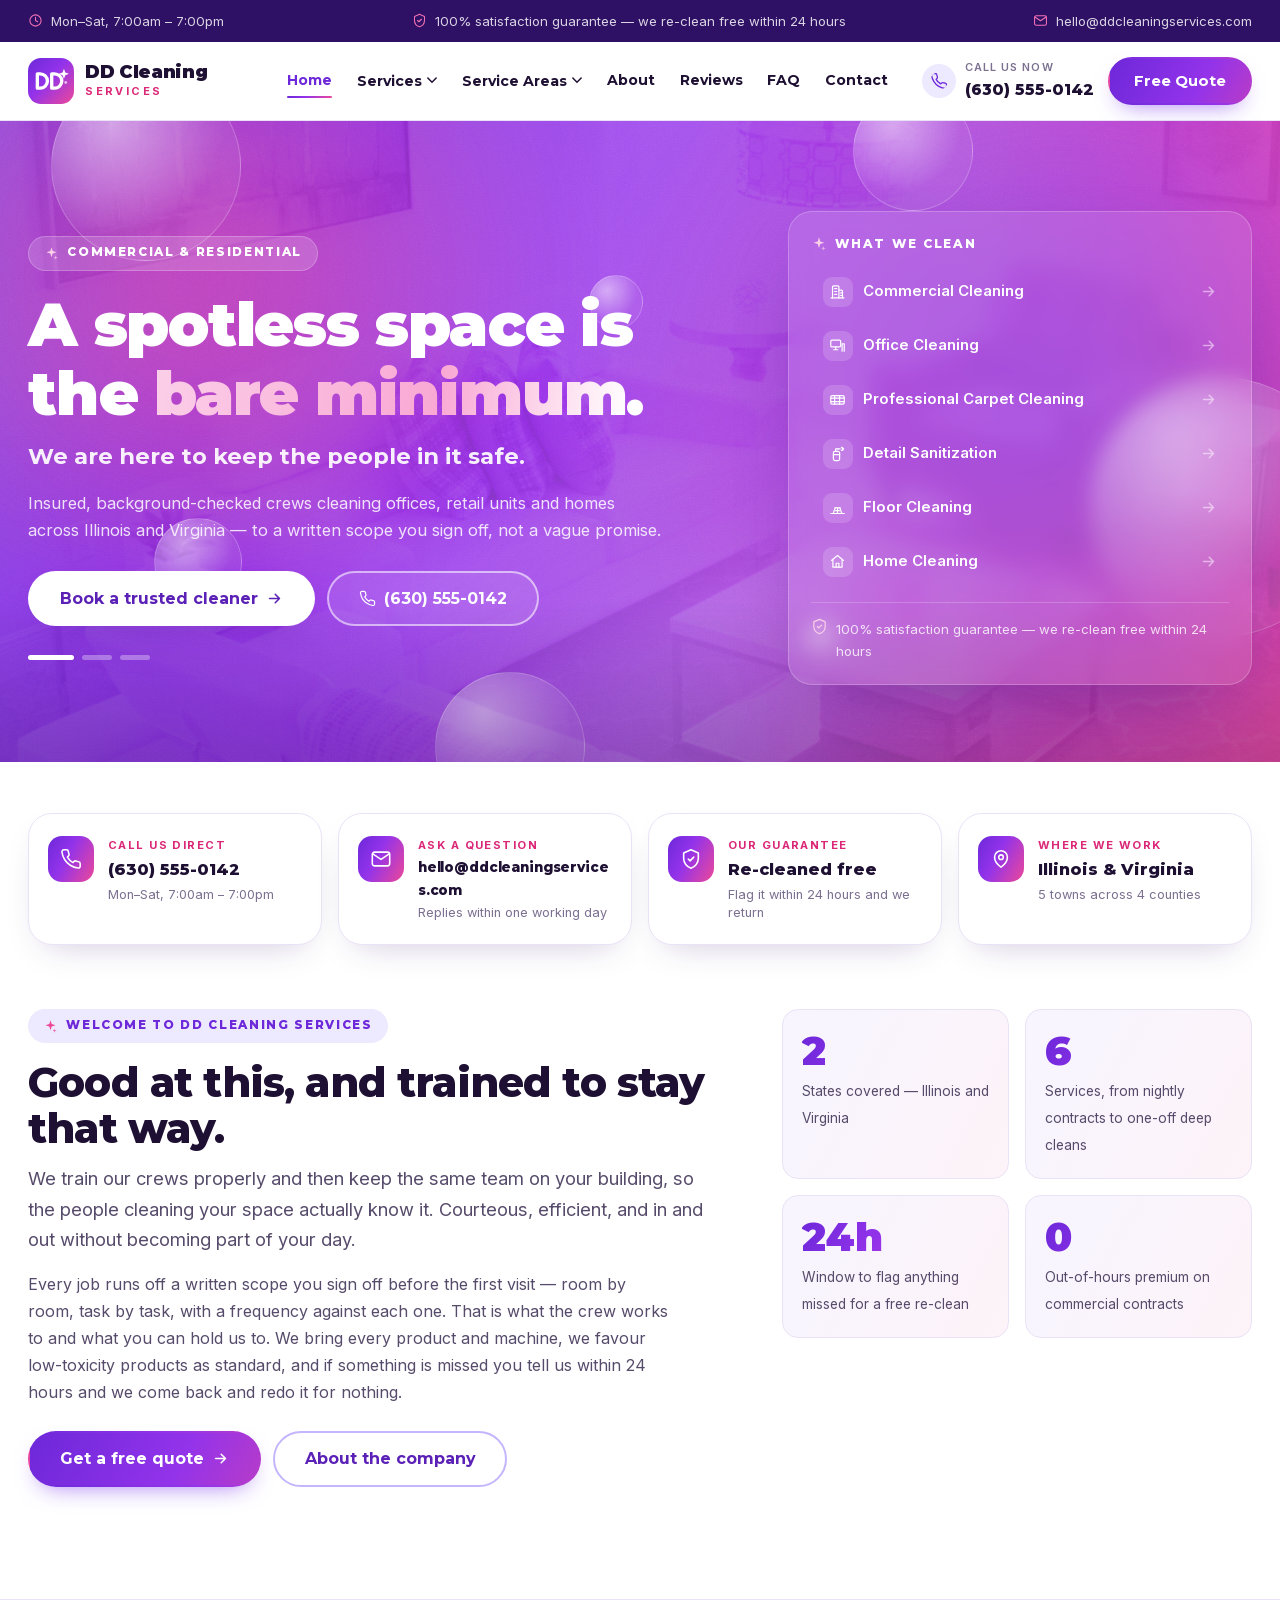
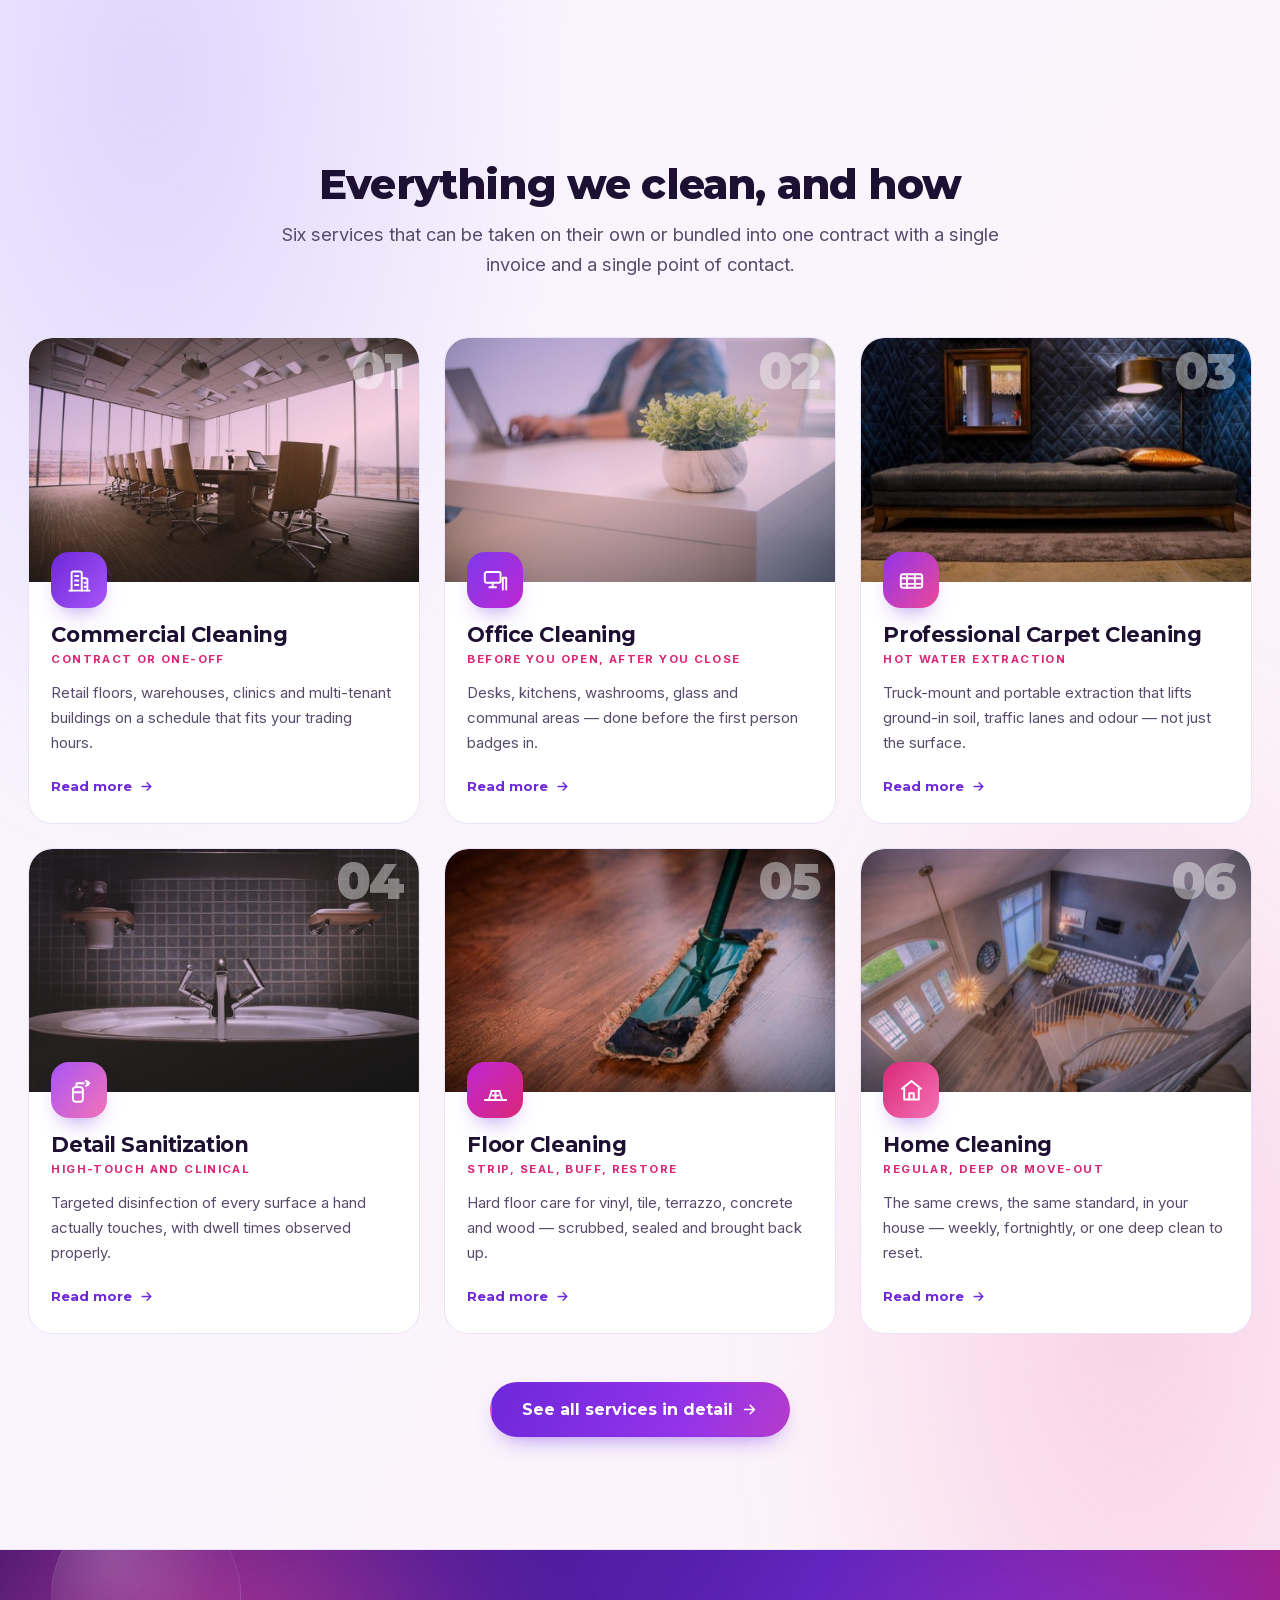
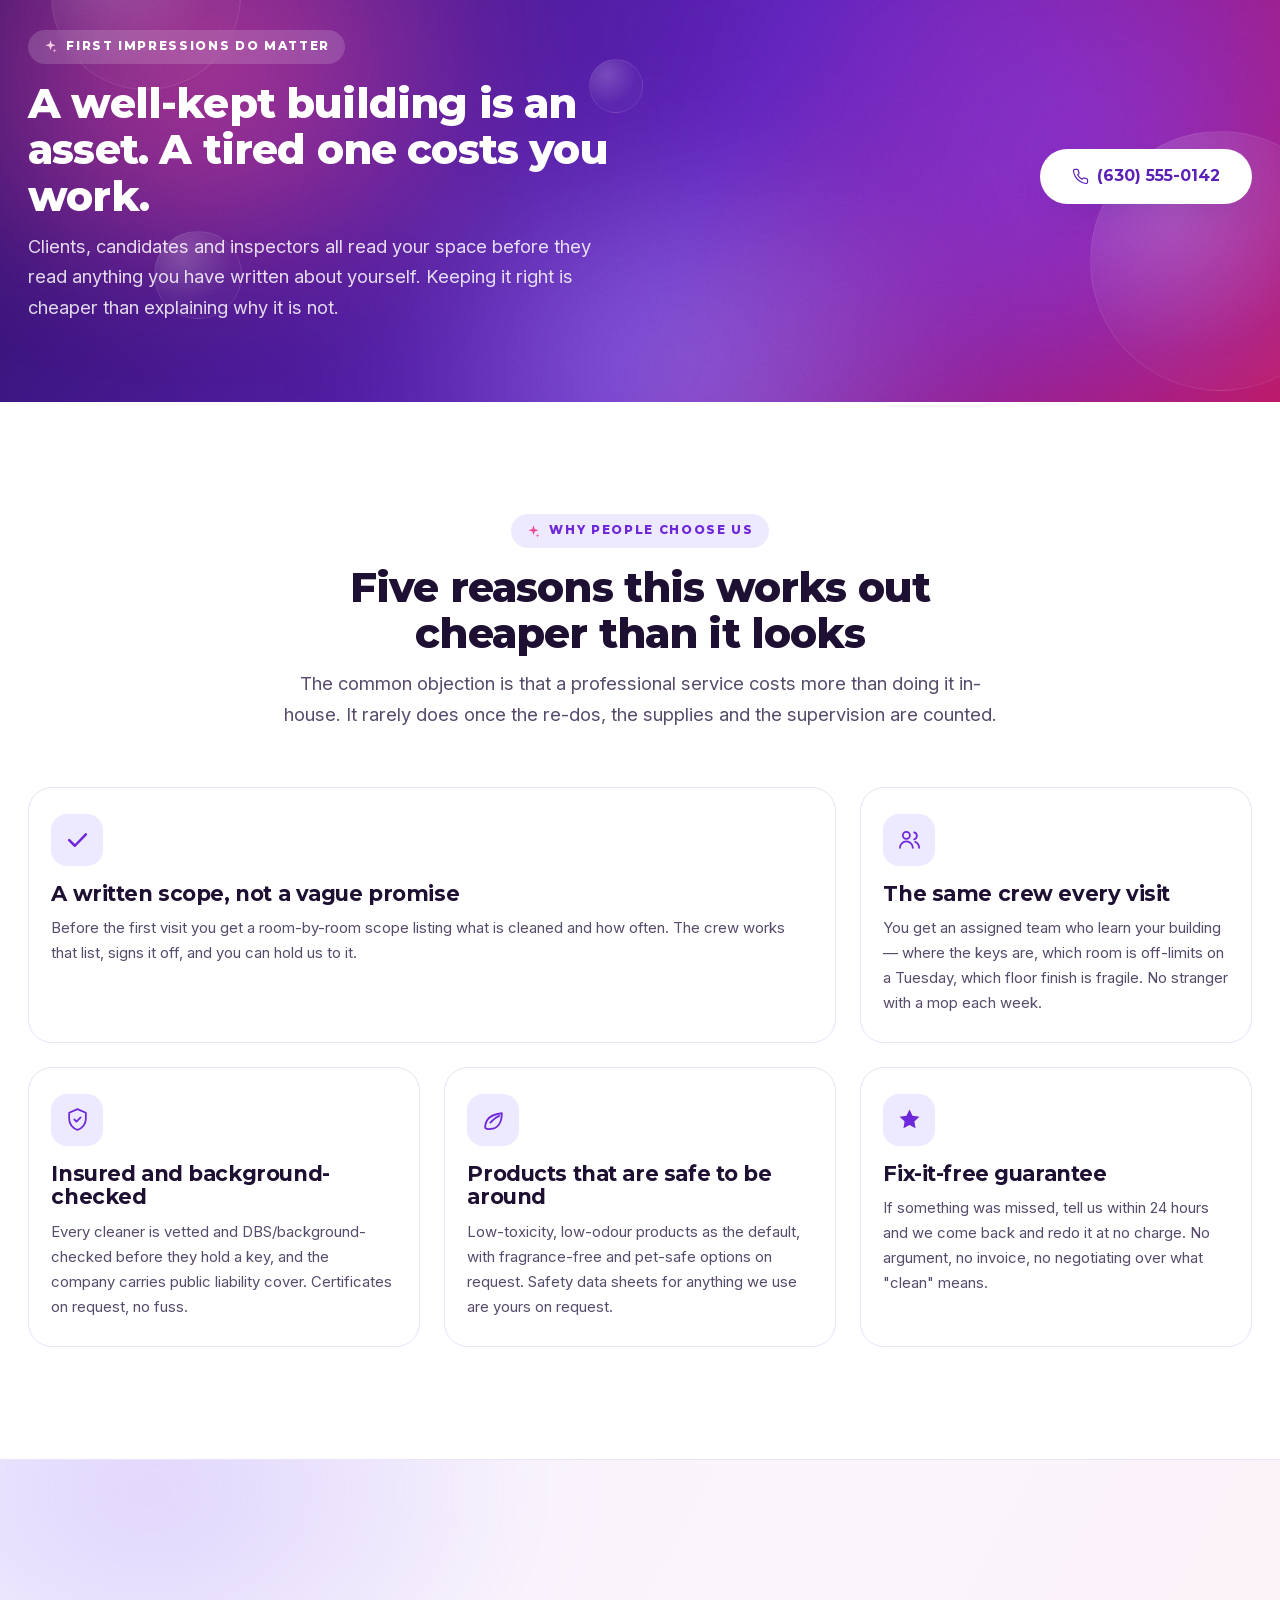
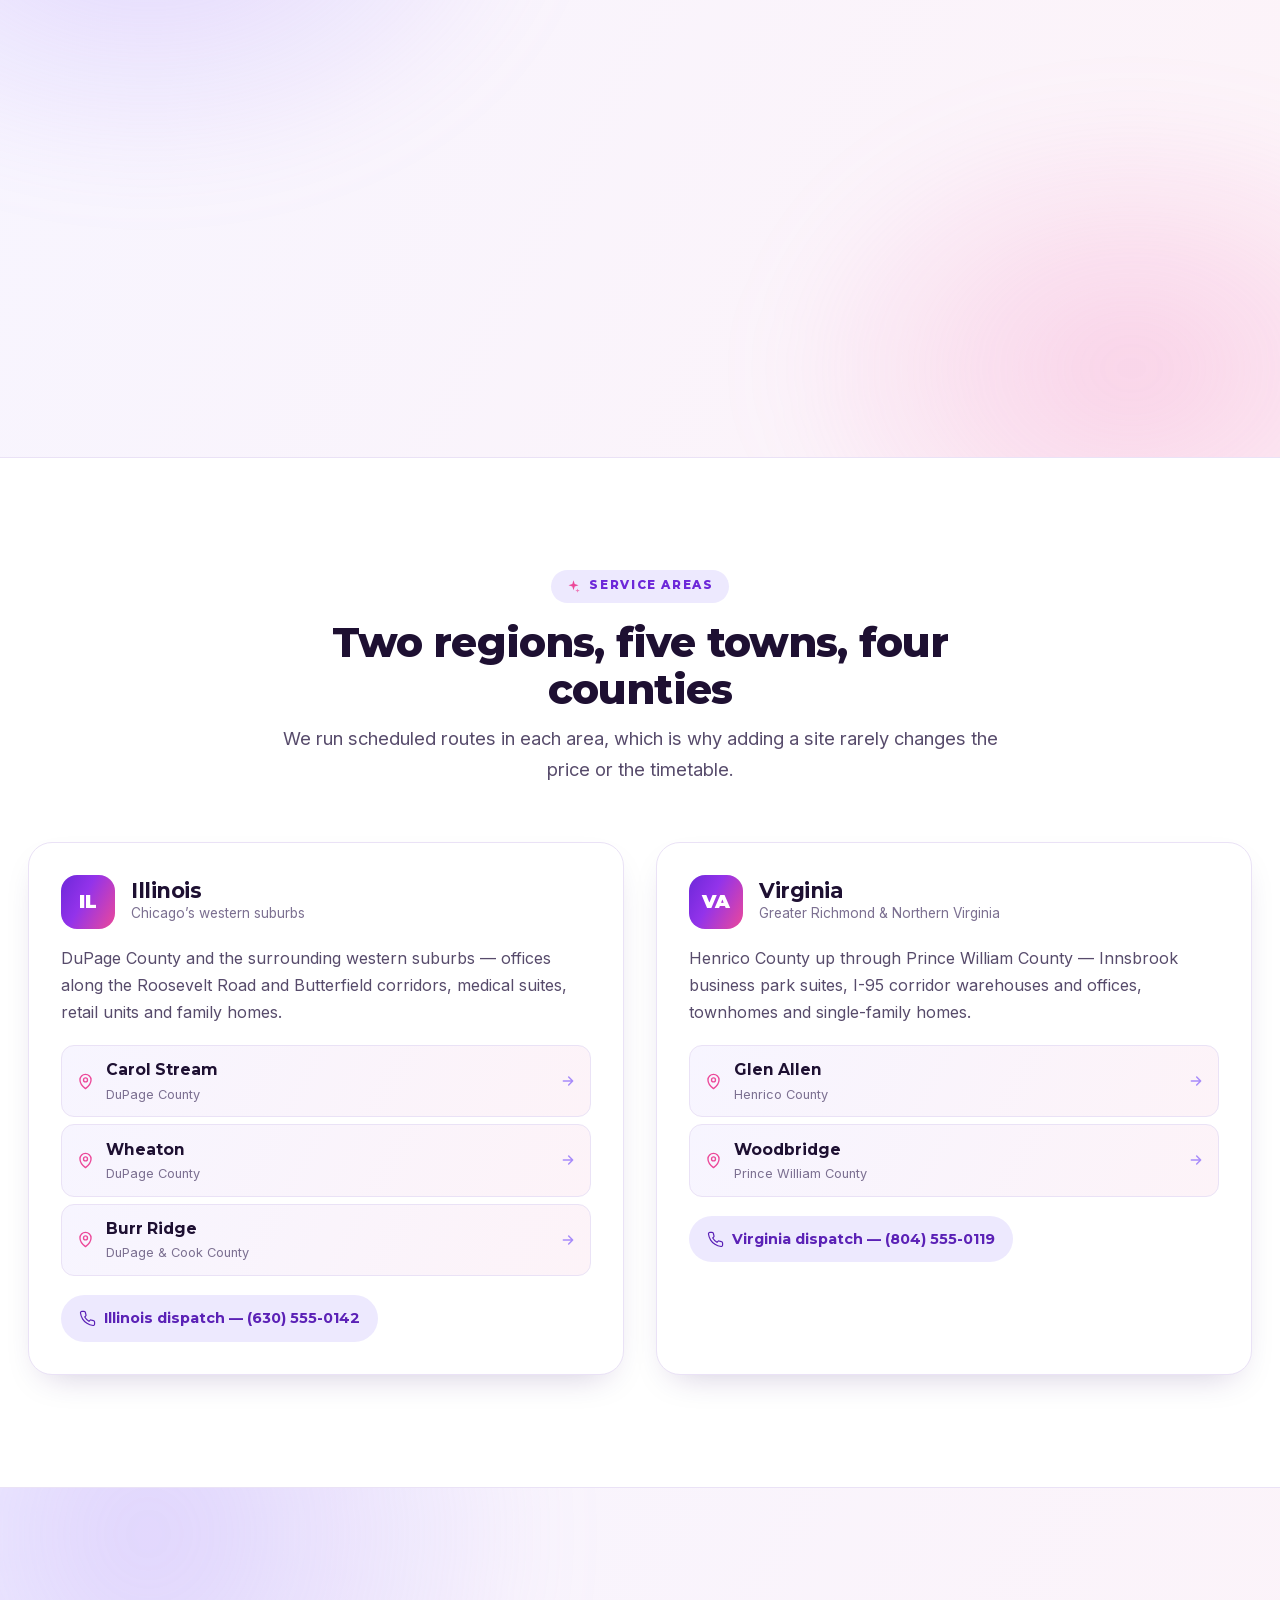
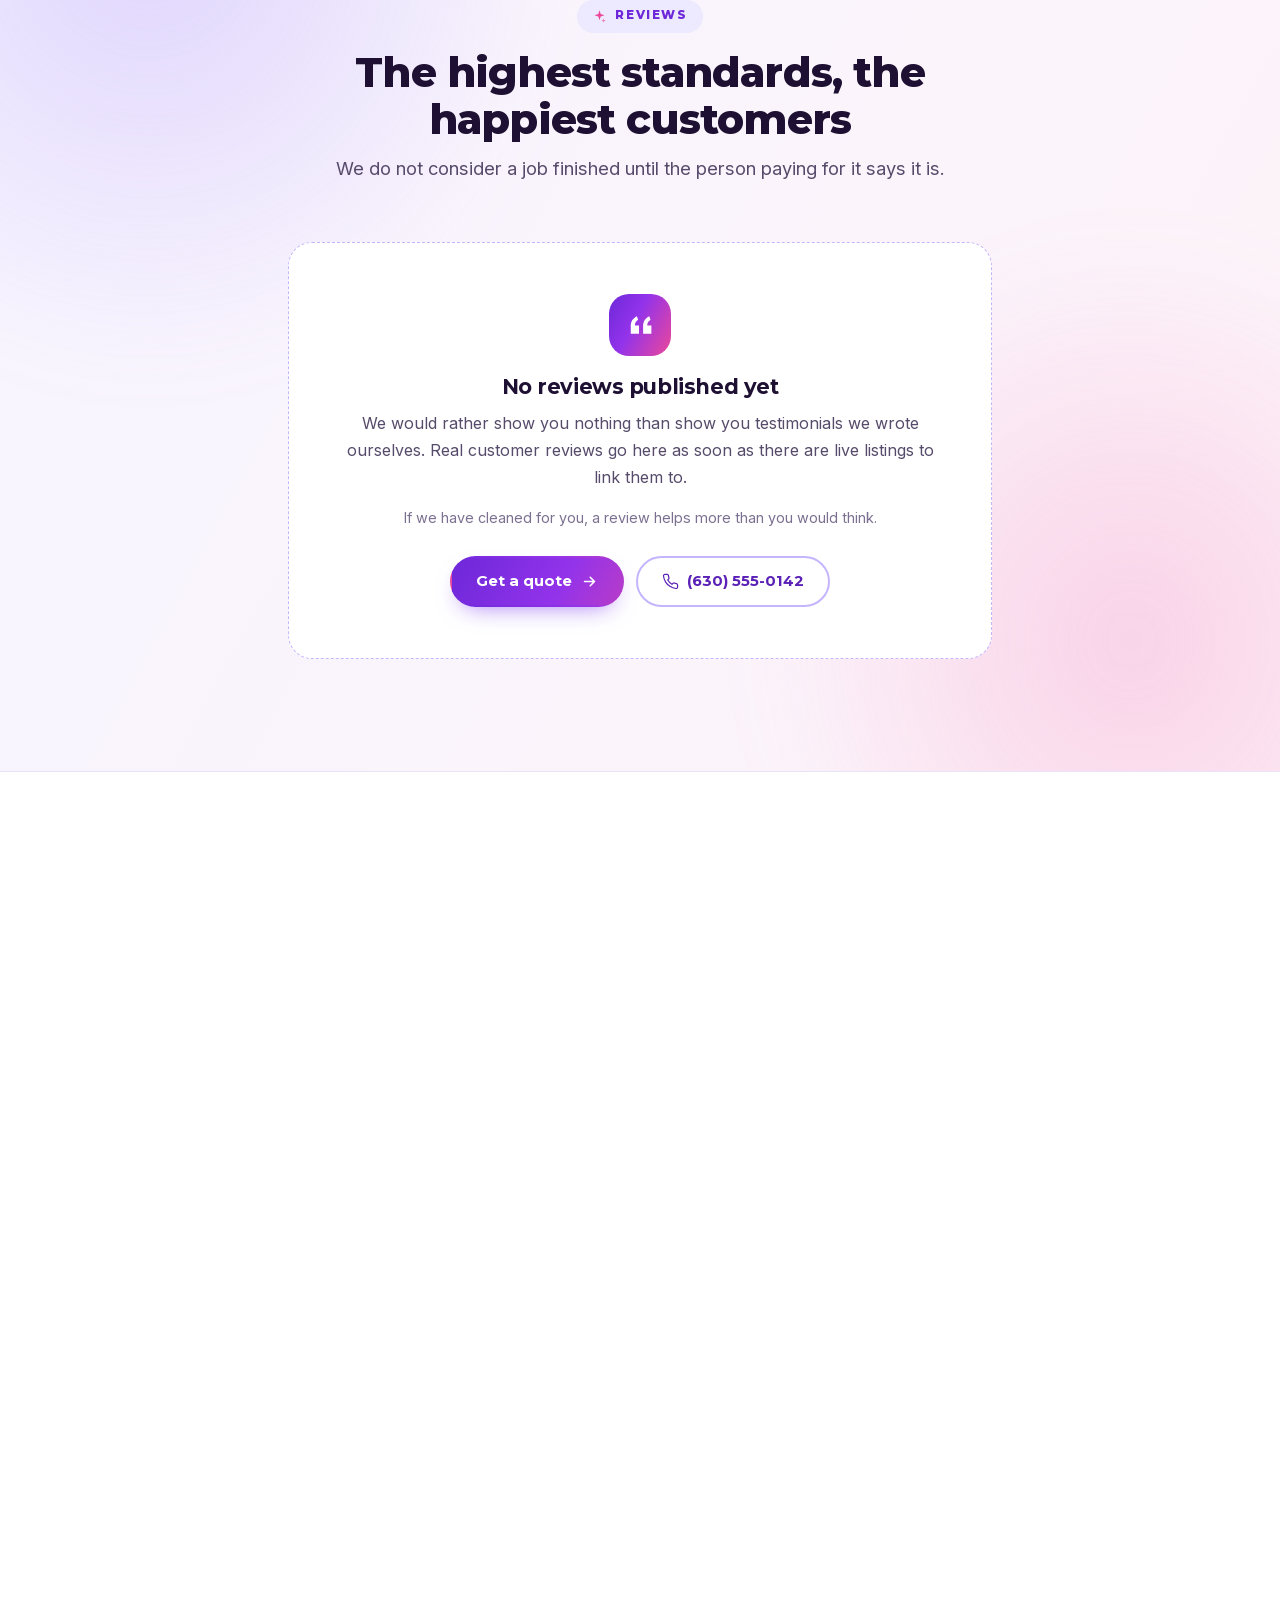
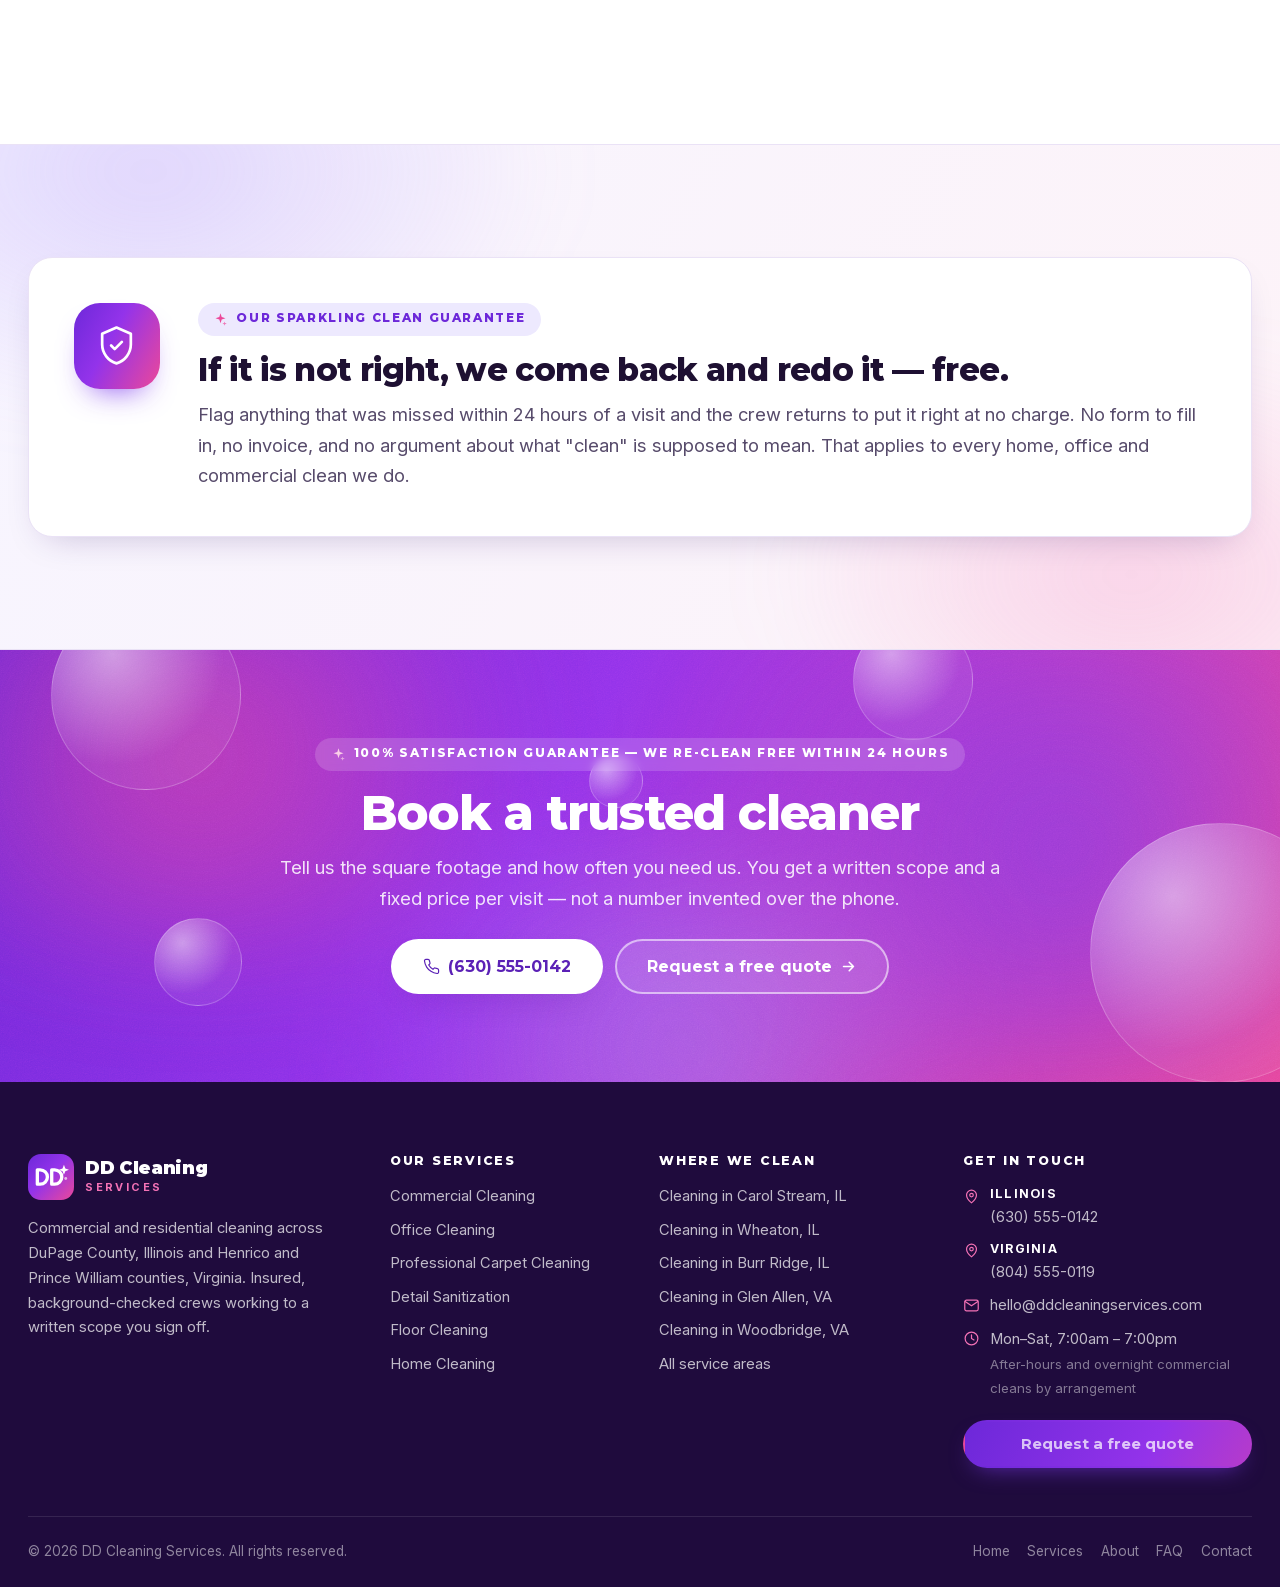
==== commit 7ab14284: "Clip service photos to their frame, replace the carpet shot, stop upscaling Overflow: .s-detail__art" ====
--- a/index.html
+++ b/index.html
@@ -31,7 +31,7 @@
 
 <link rel="preload" as="font" type="font/woff2" href="assets/fonts/montserrat-latin-var.woff2" crossorigin>
 <link rel="preload" as="font" type="font/woff2" href="assets/fonts/inter-latin-var.woff2" crossorigin>
-<link rel="stylesheet" href="assets/css/main.css?v=1a85a9d4">
+<link rel="stylesheet" href="assets/css/main.css?v=0b626466">
 <script>document.documentElement.className+=' js';</script>
 <script type="application/ld+json">
 {
@@ -247,7 +247,7 @@
 
 <section class="hero" data-hero>
     <img class="hero__photo" src="assets/img/work/hero.jpg" alt="" aria-hidden="true"
-         fetchpriority="high" decoding="async" width="1400" height="933">
+         fetchpriority="high" decoding="async" width="960" height="640">
     <span class="aurora" aria-hidden="true"><i></i><i></i><i></i></span>
     <span class="grain" aria-hidden="true"></span>
     <span class="bubbles bubbles--hero" aria-hidden="true"><i></i><i></i><i></i><i></i><i></i><i></i><i></i></span>
@@ -375,9 +375,9 @@
         <div class="card-grid">
         <article class="s-card s-card--a s-card--photo" data-reveal>
             <span class="s-card__media">
-                <img src="assets/img/work/commercial-cleaning-700.jpg" srcset="assets/img/work/commercial-cleaning-700.jpg 700w, assets/img/work/commercial-cleaning.jpg 1400w"
+                <img src="assets/img/work/commercial-cleaning.jpg" srcset="assets/img/work/commercial-cleaning-480.jpg 480w, assets/img/work/commercial-cleaning.jpg 960w"
                      sizes="(max-width: 600px) 92vw, (max-width: 1000px) 46vw, 31vw"
-                     alt="A modern boardroom with glass walls and carpet tiles, cleaned and ready for the day" loading="lazy" decoding="async" width="700" height="438">
+                     alt="A modern boardroom with glass walls and carpet tiles, cleaned and ready for the day" loading="lazy" decoding="async" width="960" height="640">
                 <span class="s-card__tint"></span>
                 <span class="s-card__num">01</span>
             </span>
@@ -391,9 +391,9 @@
         </article>
         <article class="s-card s-card--b s-card--photo" data-reveal>
             <span class="s-card__media">
-                <img src="assets/img/work/office-cleaning-700.jpg" srcset="assets/img/work/office-cleaning-700.jpg 700w, assets/img/work/office-cleaning.jpg 1400w"
+                <img src="assets/img/work/office-cleaning.jpg" srcset="assets/img/work/office-cleaning-480.jpg 480w, assets/img/work/office-cleaning.jpg 960w"
                      sizes="(max-width: 600px) 92vw, (max-width: 1000px) 46vw, 31vw"
-                     alt="A bright, uncluttered office desk with a plant, wiped down before the team arrives" loading="lazy" decoding="async" width="700" height="438">
+                     alt="A bright, uncluttered office desk with a plant, wiped down before the team arrives" loading="lazy" decoding="async" width="960" height="640">
                 <span class="s-card__tint"></span>
                 <span class="s-card__num">02</span>
             </span>
@@ -407,9 +407,9 @@
         </article>
         <article class="s-card s-card--c s-card--photo" data-reveal>
             <span class="s-card__media">
-                <img src="assets/img/work/carpet-cleaning-700.jpg" srcset="assets/img/work/carpet-cleaning-700.jpg 700w, assets/img/work/carpet-cleaning.jpg 1400w"
+                <img src="assets/img/work/carpet-cleaning.jpg" srcset="assets/img/work/carpet-cleaning-480.jpg 480w, assets/img/work/carpet-cleaning.jpg 960w"
                      sizes="(max-width: 600px) 92vw, (max-width: 1000px) 46vw, 31vw"
-                     alt="Close view of a deep-pile carpet in a traffic lane, mid-clean" loading="lazy" decoding="async" width="700" height="438">
+                     alt="A plush carpet and upholstered bench in a hotel lounge, freshly extracted" loading="lazy" decoding="async" width="960" height="640">
                 <span class="s-card__tint"></span>
                 <span class="s-card__num">03</span>
             </span>
@@ -423,9 +423,9 @@
         </article>
         <article class="s-card s-card--d s-card--photo" data-reveal>
             <span class="s-card__media">
-                <img src="assets/img/work/detail-sanitization-700.jpg" srcset="assets/img/work/detail-sanitization-700.jpg 700w, assets/img/work/detail-sanitization.jpg 1400w"
+                <img src="assets/img/work/detail-sanitization.jpg" srcset="assets/img/work/detail-sanitization-480.jpg 480w, assets/img/work/detail-sanitization.jpg 960w"
                      sizes="(max-width: 600px) 92vw, (max-width: 1000px) 46vw, 31vw"
-                     alt="A washroom basin and taps — the high-touch fittings a sanitization pass targets" loading="lazy" decoding="async" width="700" height="438">
+                     alt="A washroom basin and taps — the high-touch fittings a sanitization pass targets" loading="lazy" decoding="async" width="960" height="640">
                 <span class="s-card__tint"></span>
                 <span class="s-card__num">04</span>
             </span>
@@ -439,9 +439,9 @@
         </article>
         <article class="s-card s-card--e s-card--photo" data-reveal>
             <span class="s-card__media">
-                <img src="assets/img/work/floor-cleaning-700.jpg" srcset="assets/img/work/floor-cleaning-700.jpg 700w, assets/img/work/floor-cleaning.jpg 1400w"
+                <img src="assets/img/work/floor-cleaning.jpg" srcset="assets/img/work/floor-cleaning-480.jpg 480w, assets/img/work/floor-cleaning.jpg 960w"
                      sizes="(max-width: 600px) 92vw, (max-width: 1000px) 46vw, 31vw"
-                     alt="A flat mop on polished hardwood, part-way through a floor clean" loading="lazy" decoding="async" width="700" height="438">
+                     alt="A flat mop on polished hardwood, part-way through a floor clean" loading="lazy" decoding="async" width="960" height="640">
                 <span class="s-card__tint"></span>
                 <span class="s-card__num">05</span>
             </span>
@@ -455,9 +455,9 @@
         </article>
         <article class="s-card s-card--f s-card--photo" data-reveal>
             <span class="s-card__media">
-                <img src="assets/img/work/home-cleaning-700.jpg" srcset="assets/img/work/home-cleaning-700.jpg 700w, assets/img/work/home-cleaning.jpg 1400w"
+                <img src="assets/img/work/home-cleaning.jpg" srcset="assets/img/work/home-cleaning-480.jpg 480w, assets/img/work/home-cleaning.jpg 960w"
                      sizes="(max-width: 600px) 92vw, (max-width: 1000px) 46vw, 31vw"
-                     alt="A tidy, light-filled family living space seen from the landing above" loading="lazy" decoding="async" width="700" height="438">
+                     alt="A tidy, light-filled family living space seen from the landing above" loading="lazy" decoding="async" width="960" height="640">
                 <span class="s-card__tint"></span>
                 <span class="s-card__num">06</span>
             </span>
--- a/assets/css/main.css
+++ b/assets/css/main.css
@@ -1726,6 +1726,16 @@
     isolation: isolate;
 }
 
+/* The art panel itself cannot clip, because the offset accent frame has to
+   escape it. So everything that must stay inside the rounded corners — photo,
+   tint, number, chip — lives in this layer, which does the clipping. */
+.s-detail__clip {
+    position: absolute;
+    inset: 0;
+    border-radius: inherit;
+    overflow: hidden;
+}
+
 /* Offset accent frame — the asymmetry is deliberate. Perfectly concentric
    cards everywhere is a large part of what makes a layout look generated. */
 .s-detail__frame {
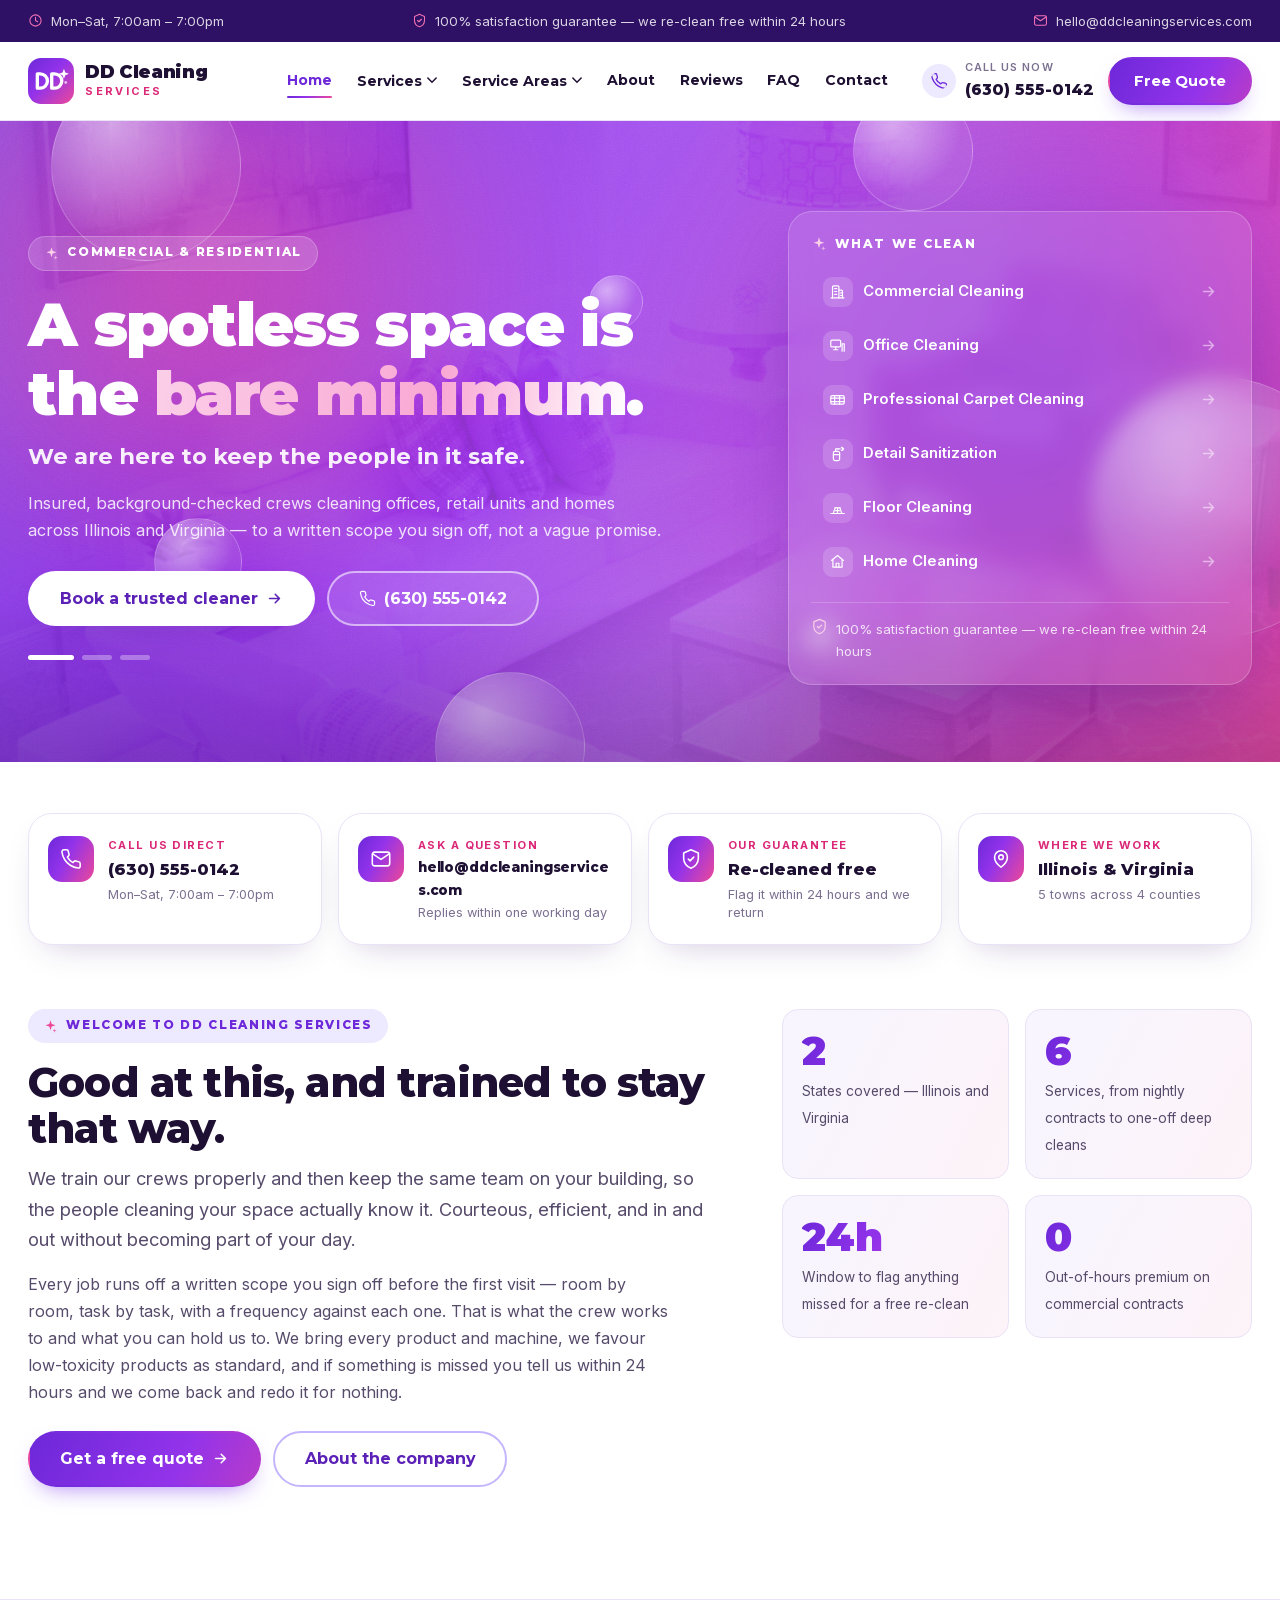
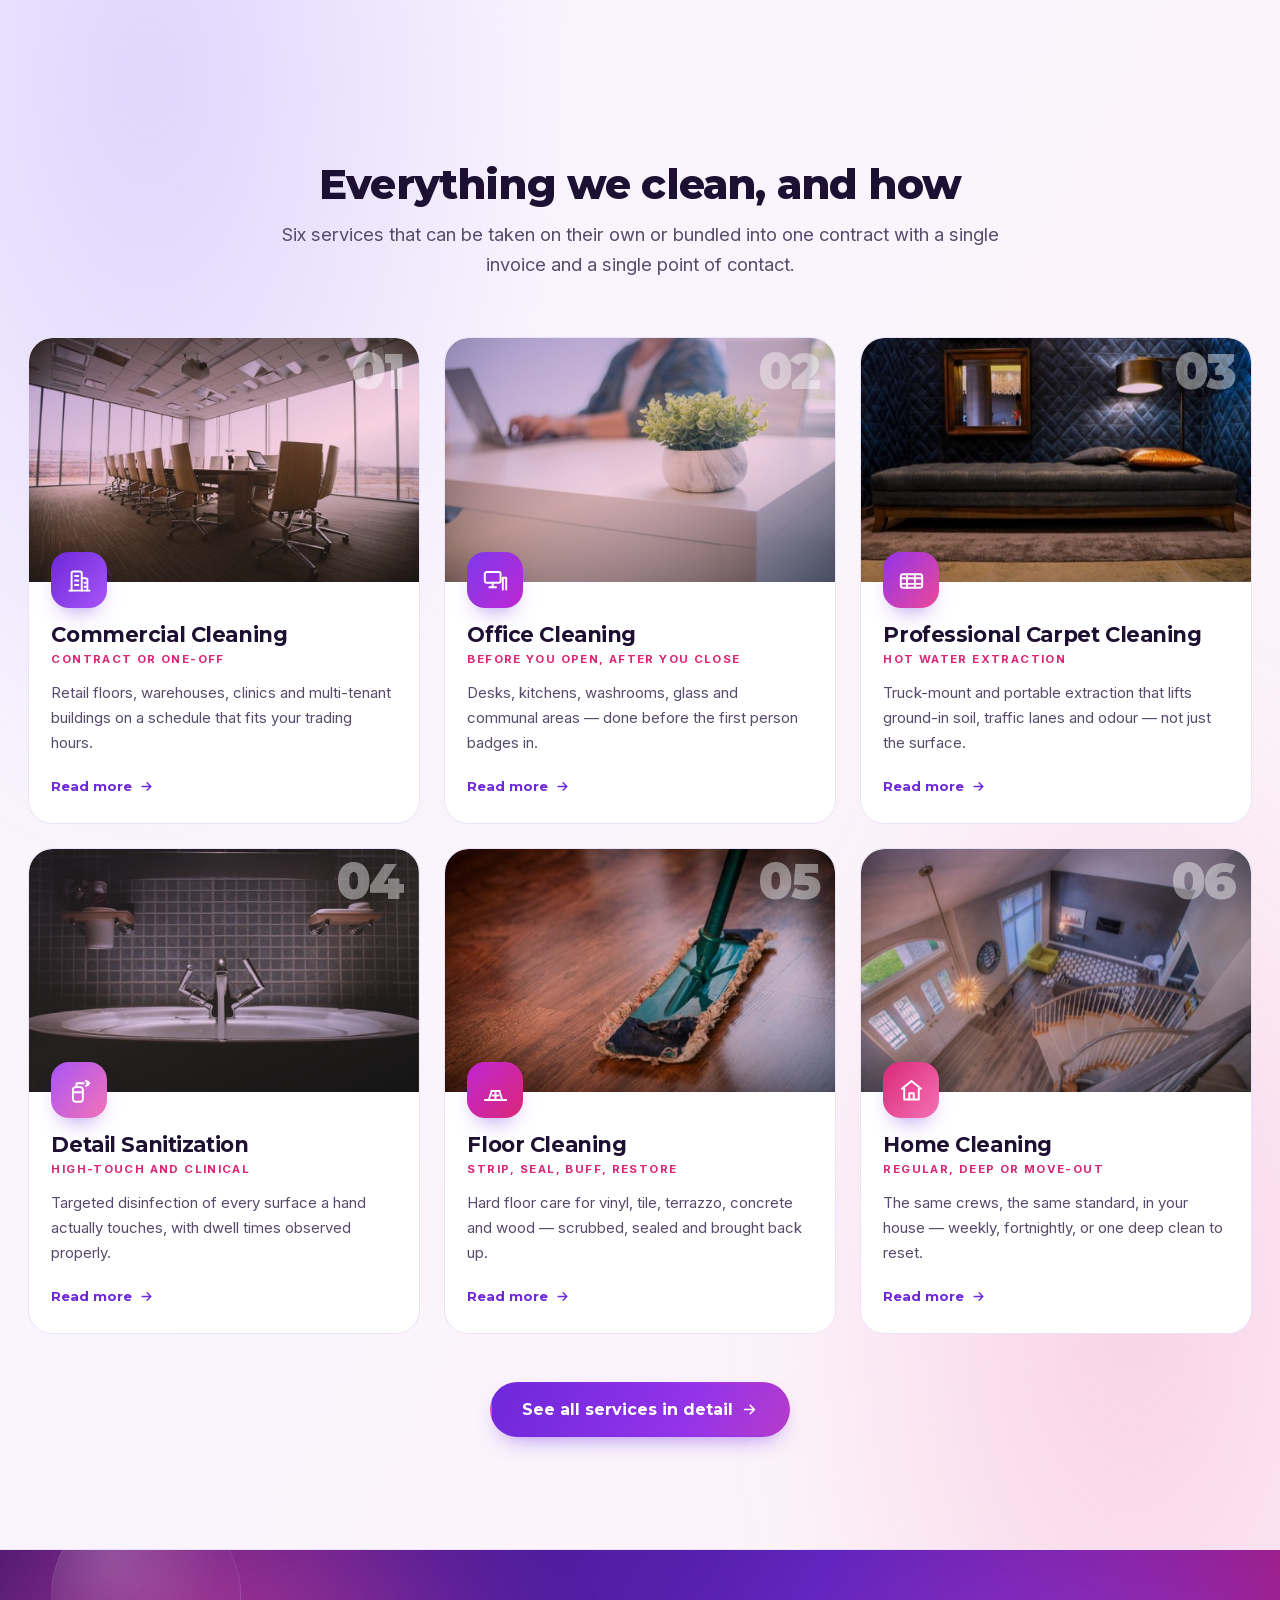
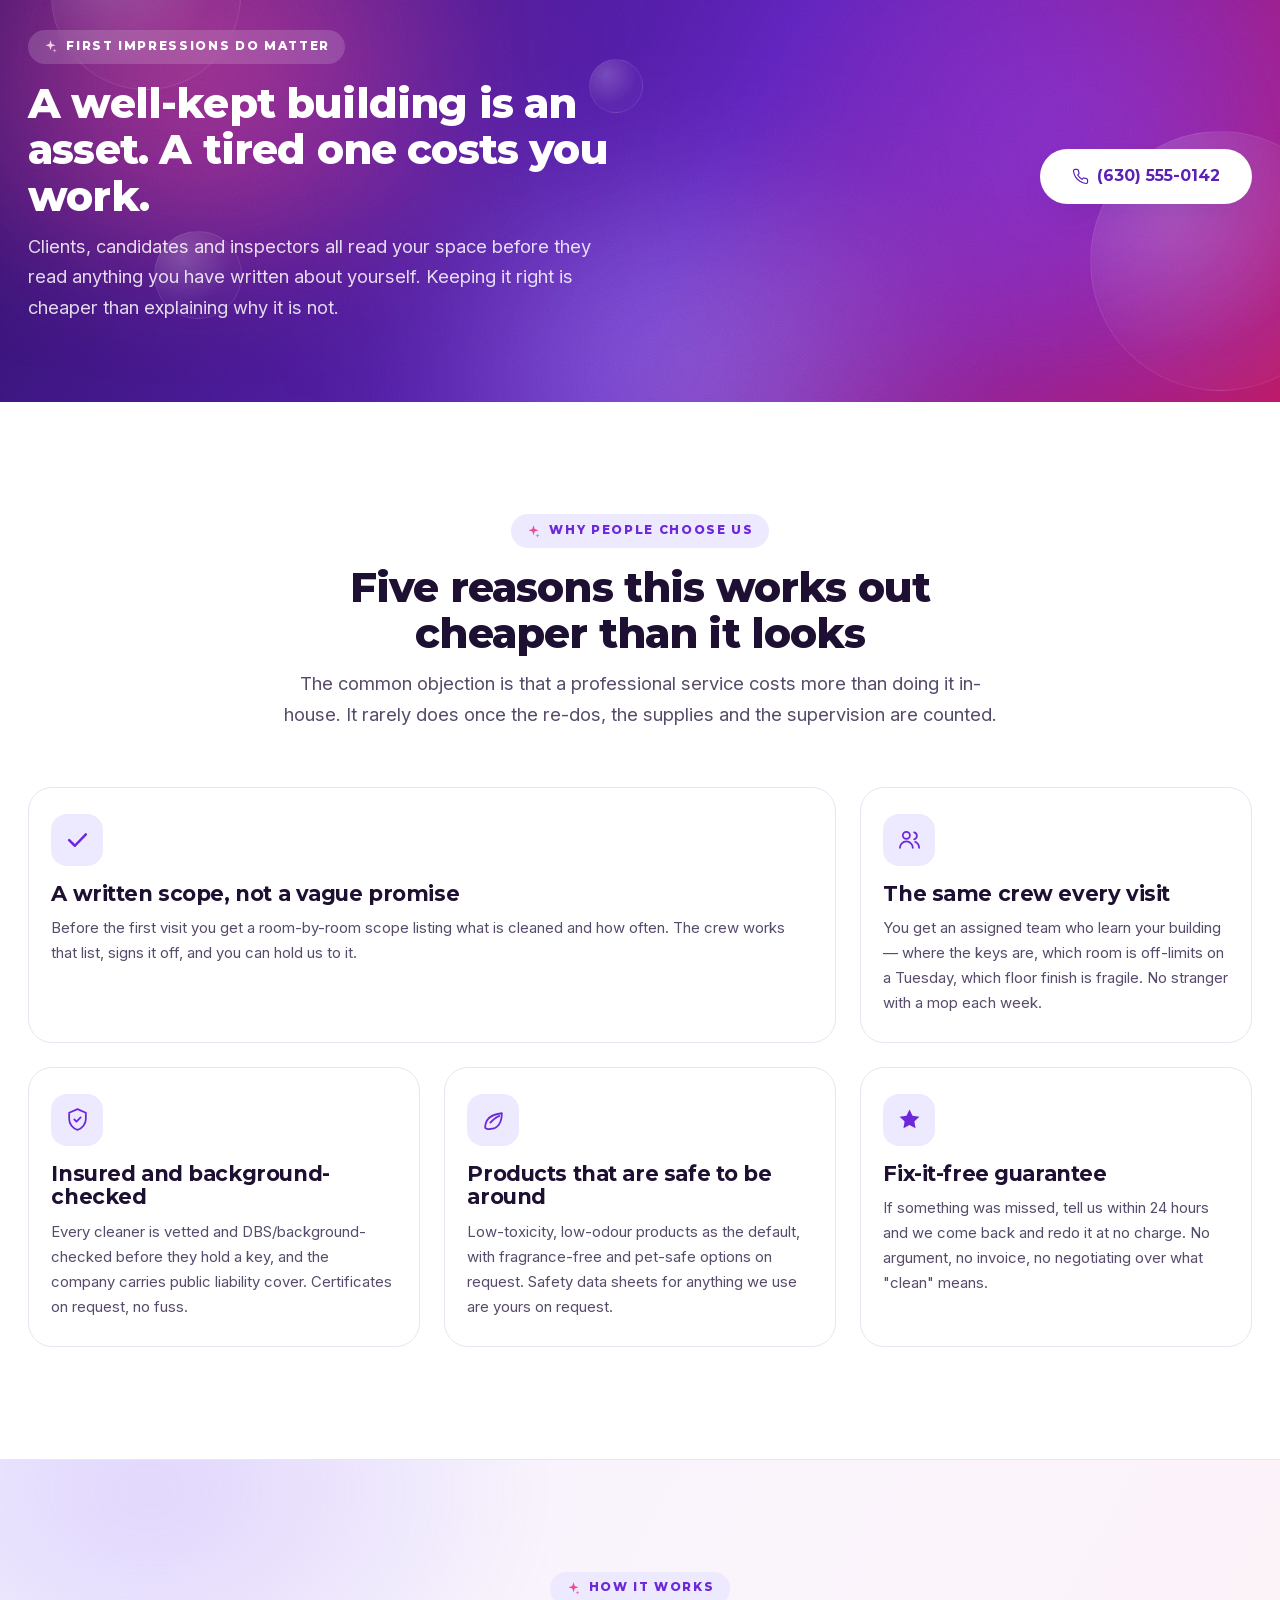
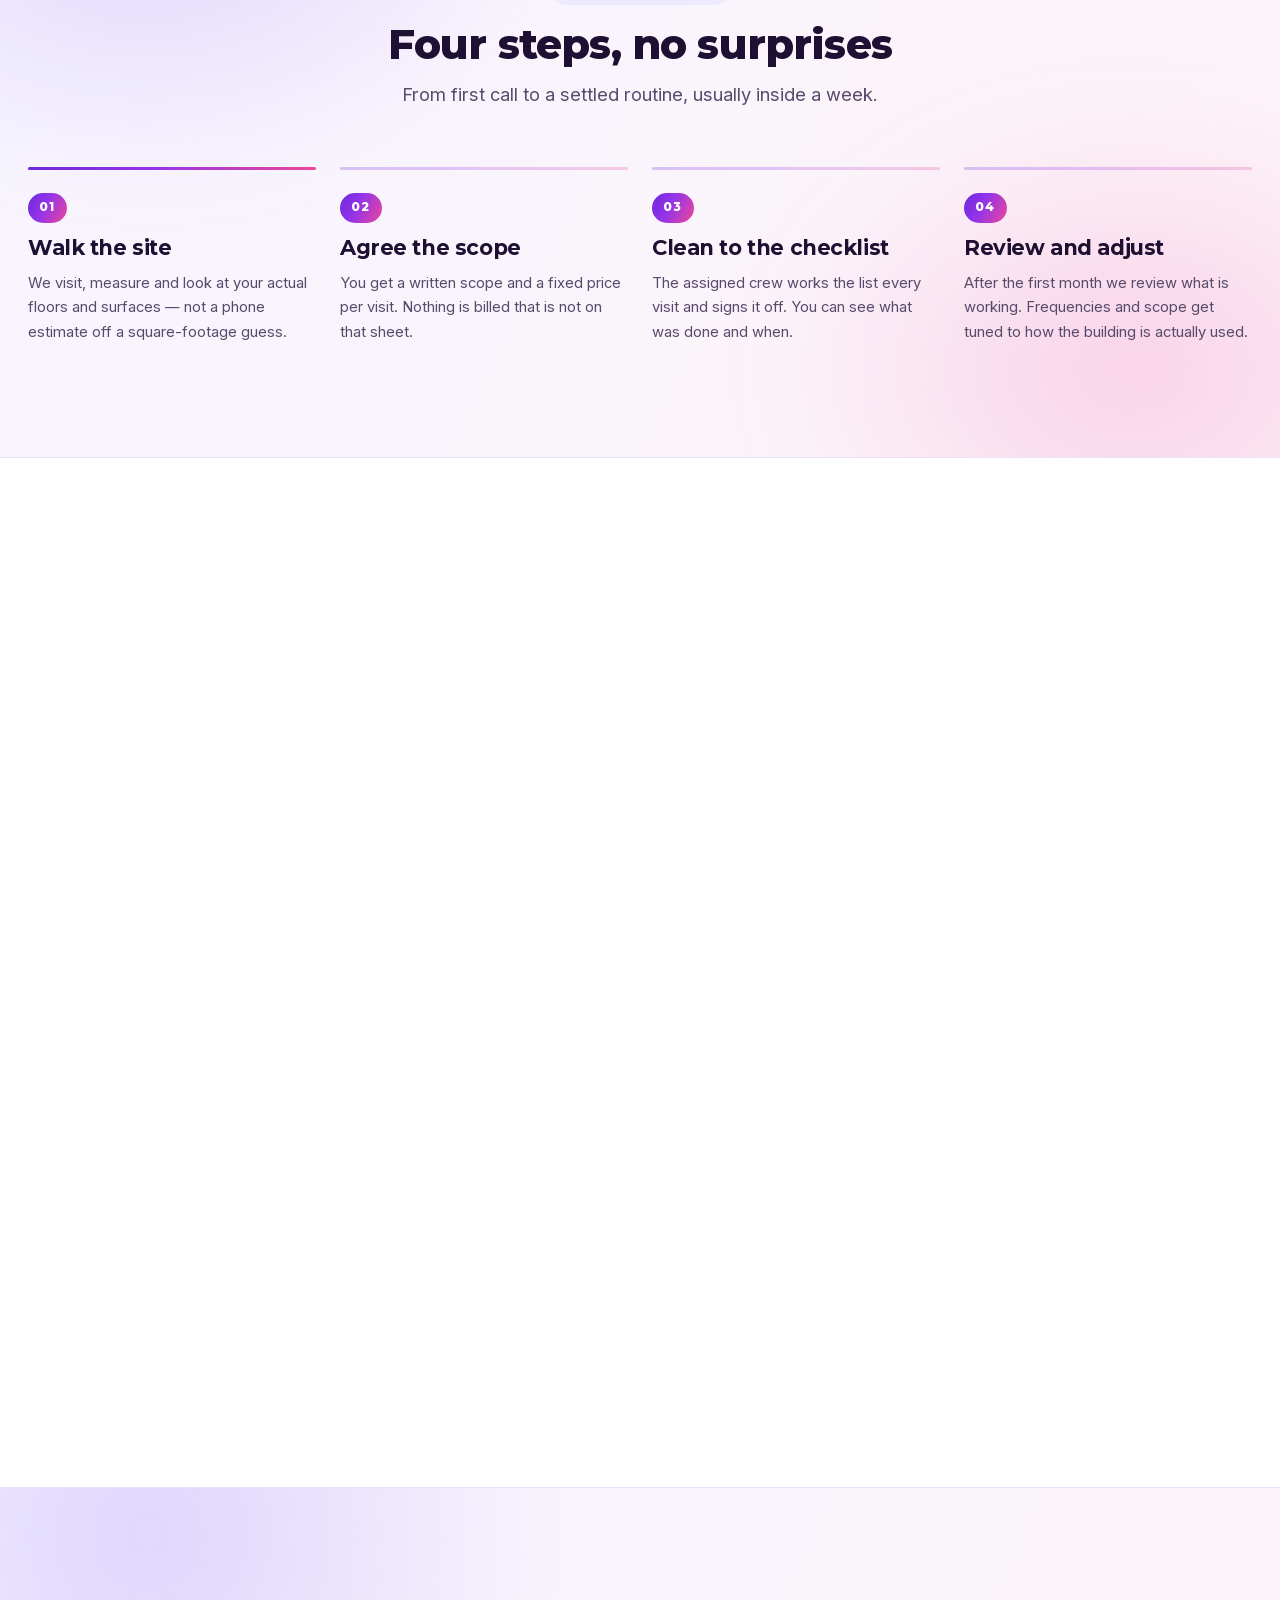
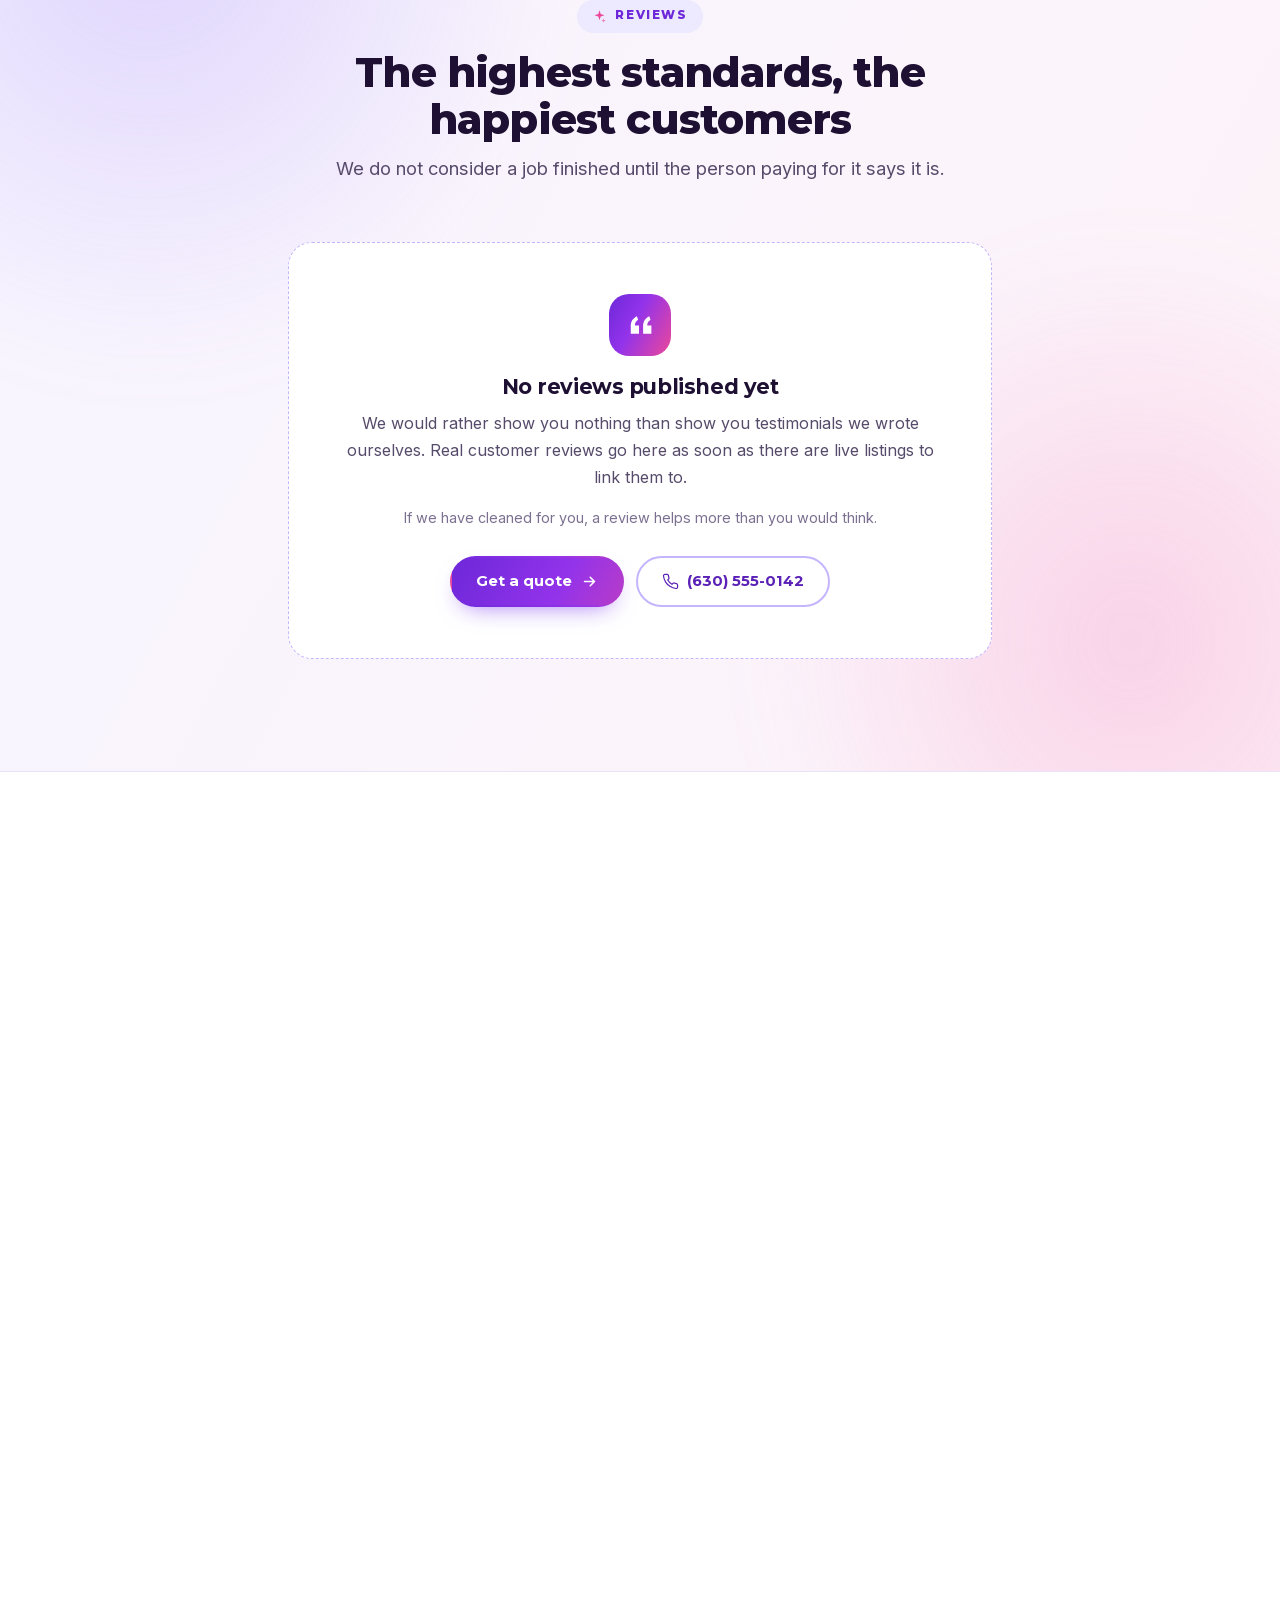
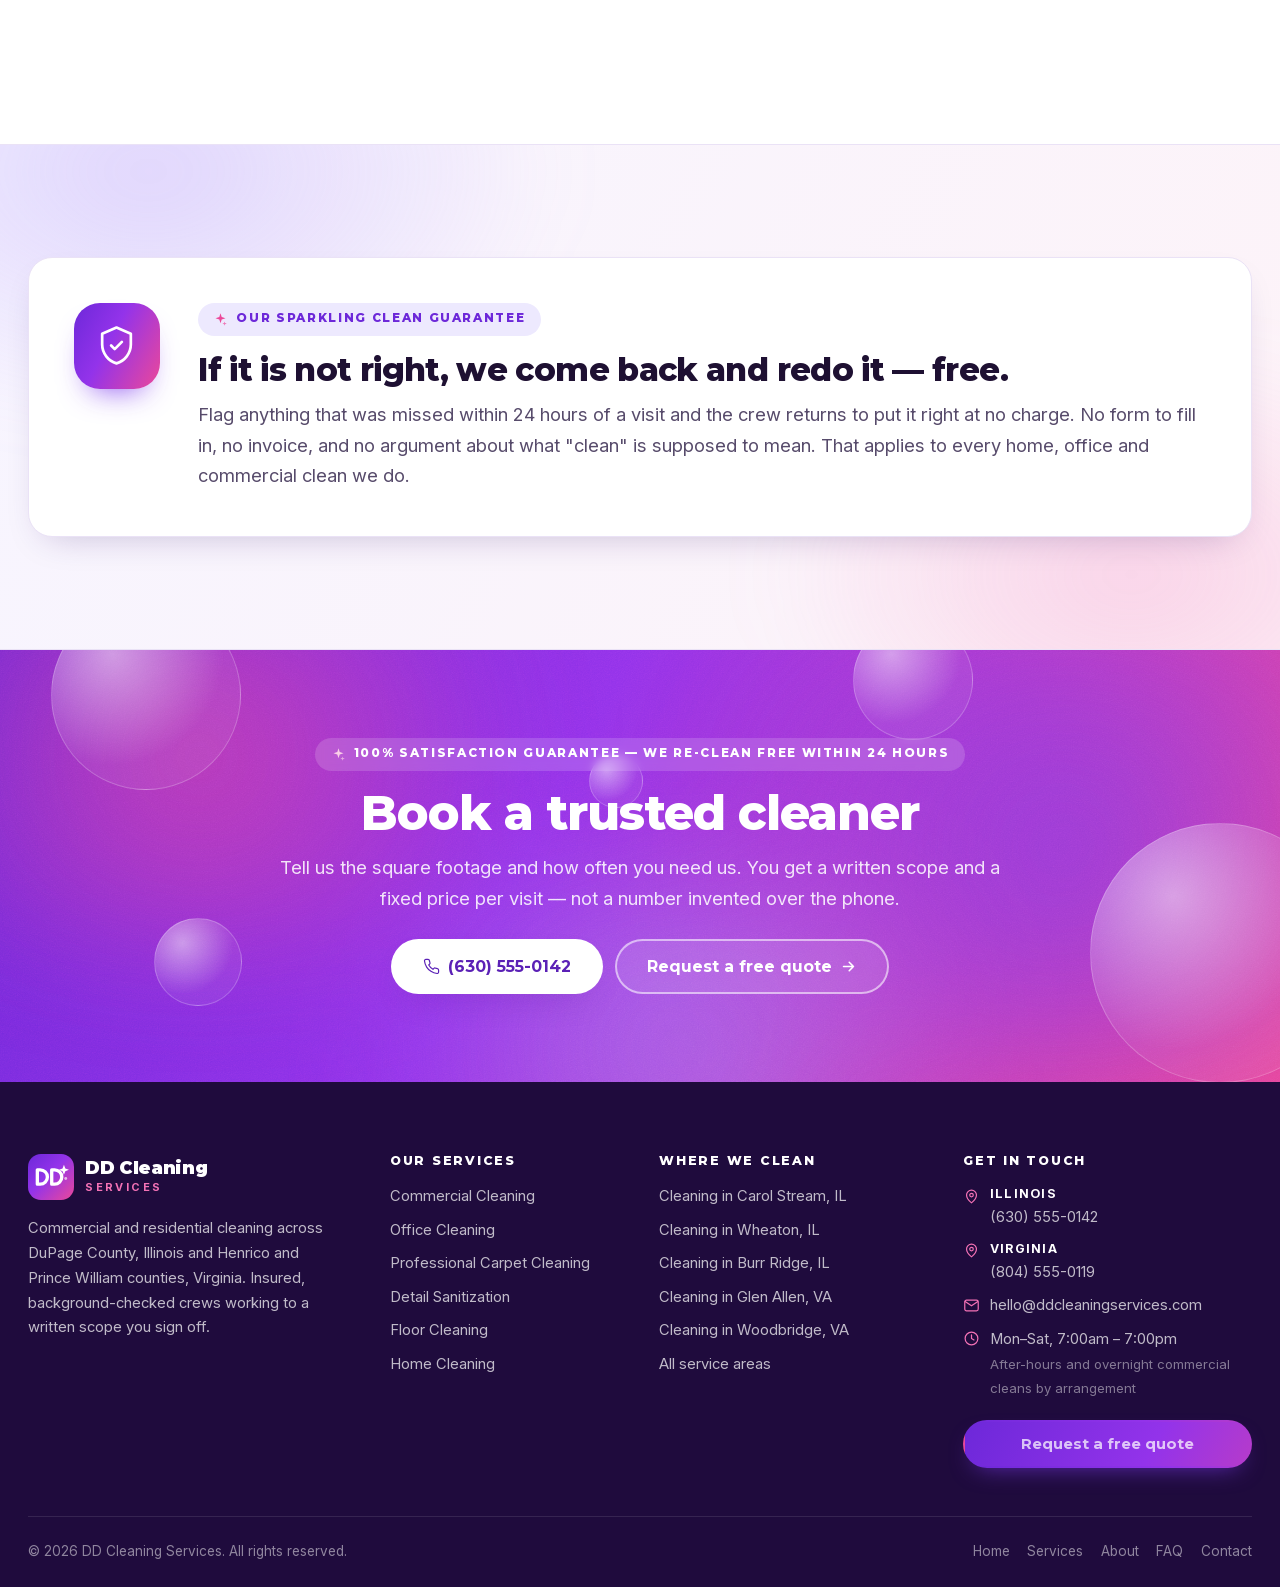
==== commit a8ce74ba: "Remove the offset accent frame from service photos The violet outline sitting down-and-right of each" ====
--- a/index.html
+++ b/index.html
@@ -31,7 +31,7 @@
 
 <link rel="preload" as="font" type="font/woff2" href="assets/fonts/montserrat-latin-var.woff2" crossorigin>
 <link rel="preload" as="font" type="font/woff2" href="assets/fonts/inter-latin-var.woff2" crossorigin>
-<link rel="stylesheet" href="assets/css/main.css?v=0b626466">
+<link rel="stylesheet" href="assets/css/main.css?v=4a25637c">
 <script>document.documentElement.className+=' js';</script>
 <script type="application/ld+json">
 {
--- a/assets/css/main.css
+++ b/assets/css/main.css
@@ -1726,29 +1726,13 @@
     isolation: isolate;
 }
 
-/* The art panel itself cannot clip, because the offset accent frame has to
-   escape it. So everything that must stay inside the rounded corners — photo,
-   tint, number, chip — lives in this layer, which does the clipping. */
+/* Everything that must stay inside the rounded corners — photo, tint, number,
+   chip — lives in this layer, which does the clipping. */
 .s-detail__clip {
     position: absolute;
     inset: 0;
     border-radius: inherit;
     overflow: hidden;
-}
-
-/* Offset accent frame — the asymmetry is deliberate. Perfectly concentric
-   cards everywhere is a large part of what makes a layout look generated. */
-.s-detail__frame {
-    position: absolute;
-    inset: 1.5rem -1.5rem -1.5rem 1.5rem;
-    border: 2px solid var(--violet-300);
-    border-radius: var(--r-lg);
-    z-index: -1;
-}
-
-.s-detail--flip .s-detail__frame {
-    inset: 1.5rem 1.5rem -1.5rem -1.5rem;
-    border-color: var(--pink-200);
 }
 
 .s-detail__img {
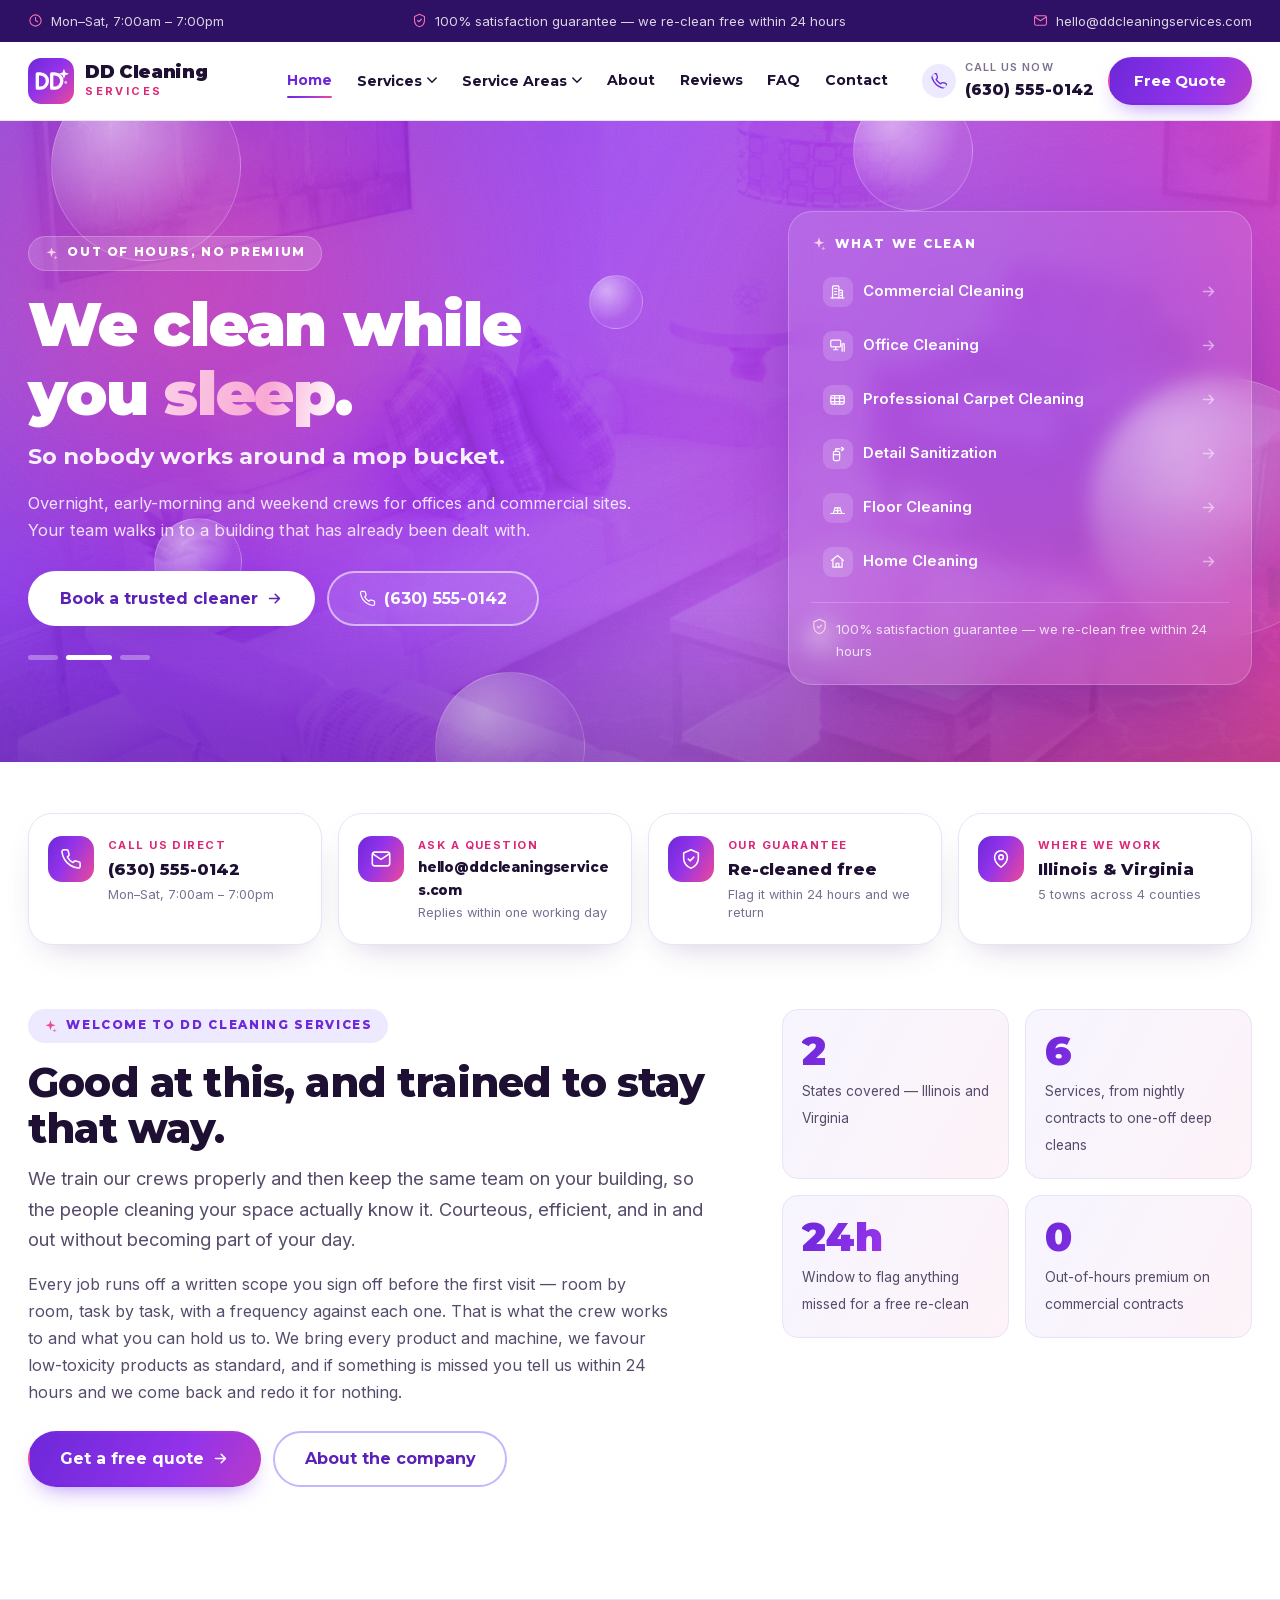
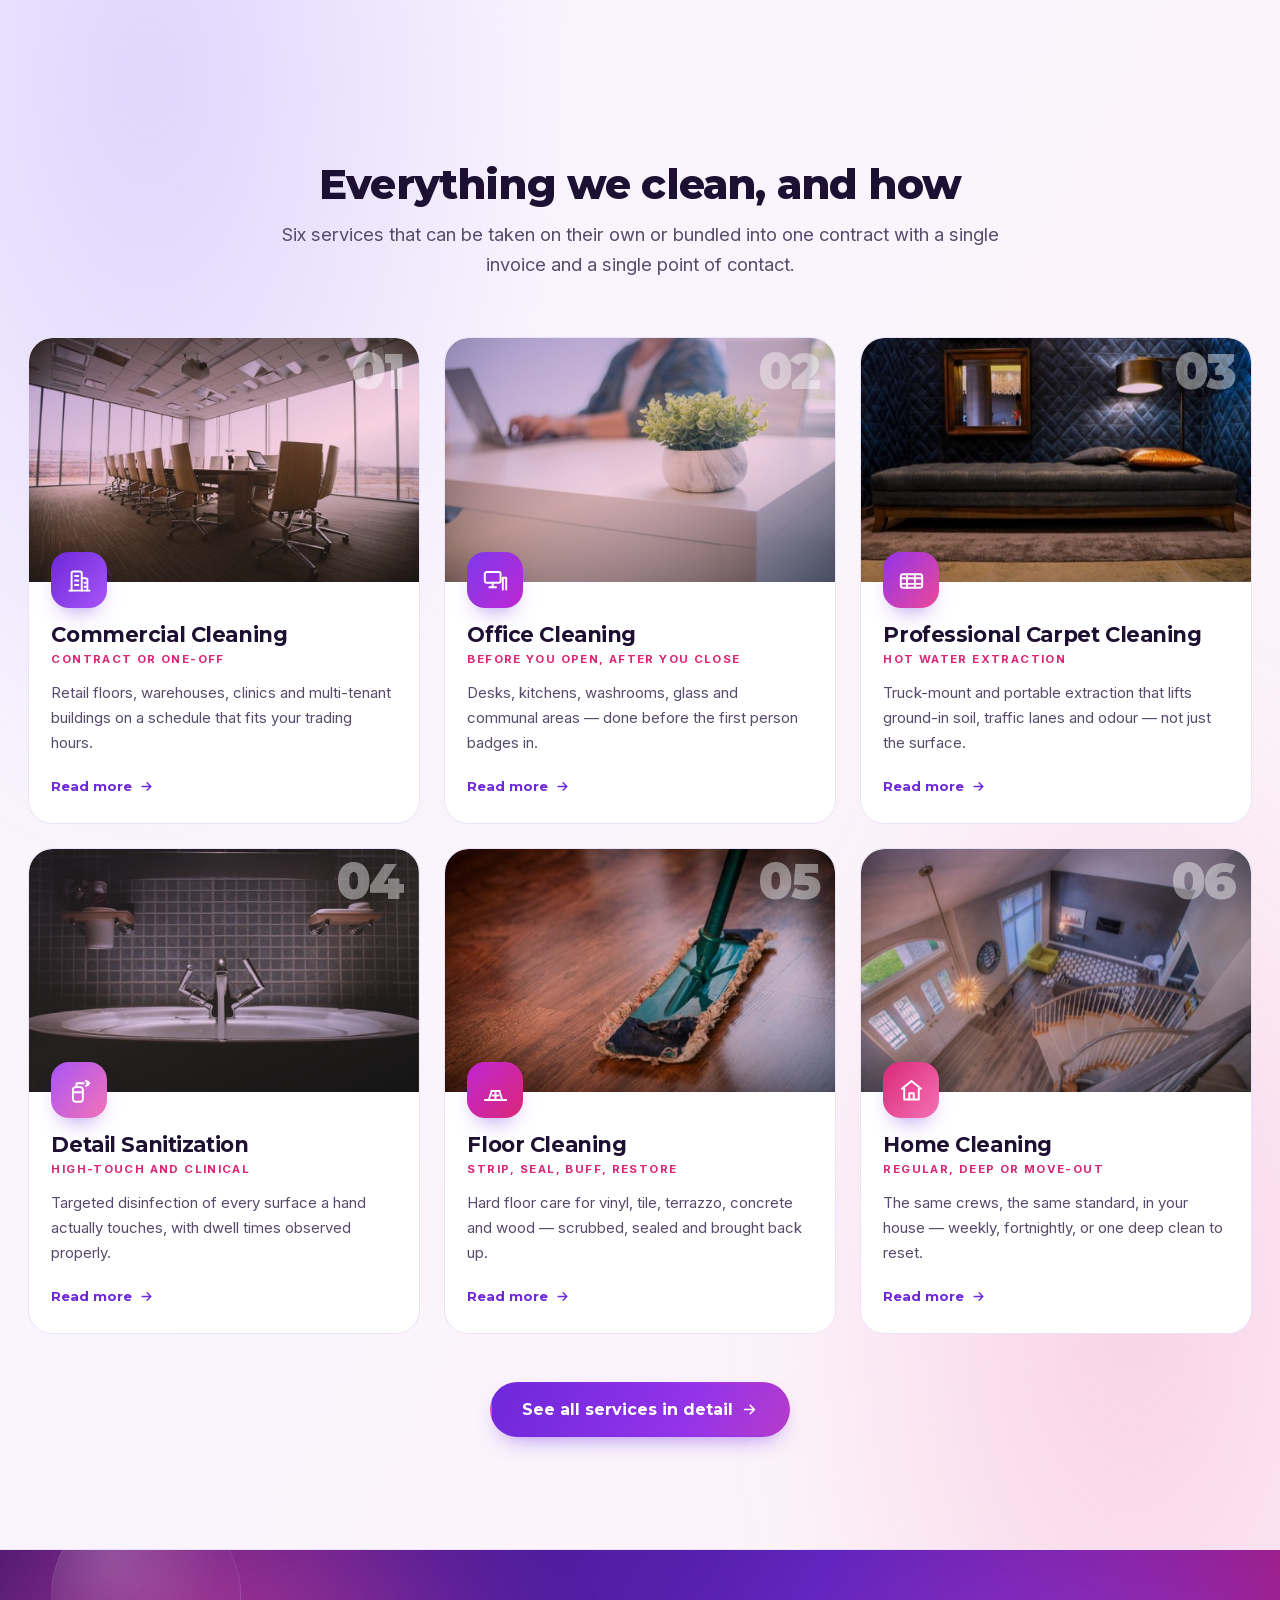
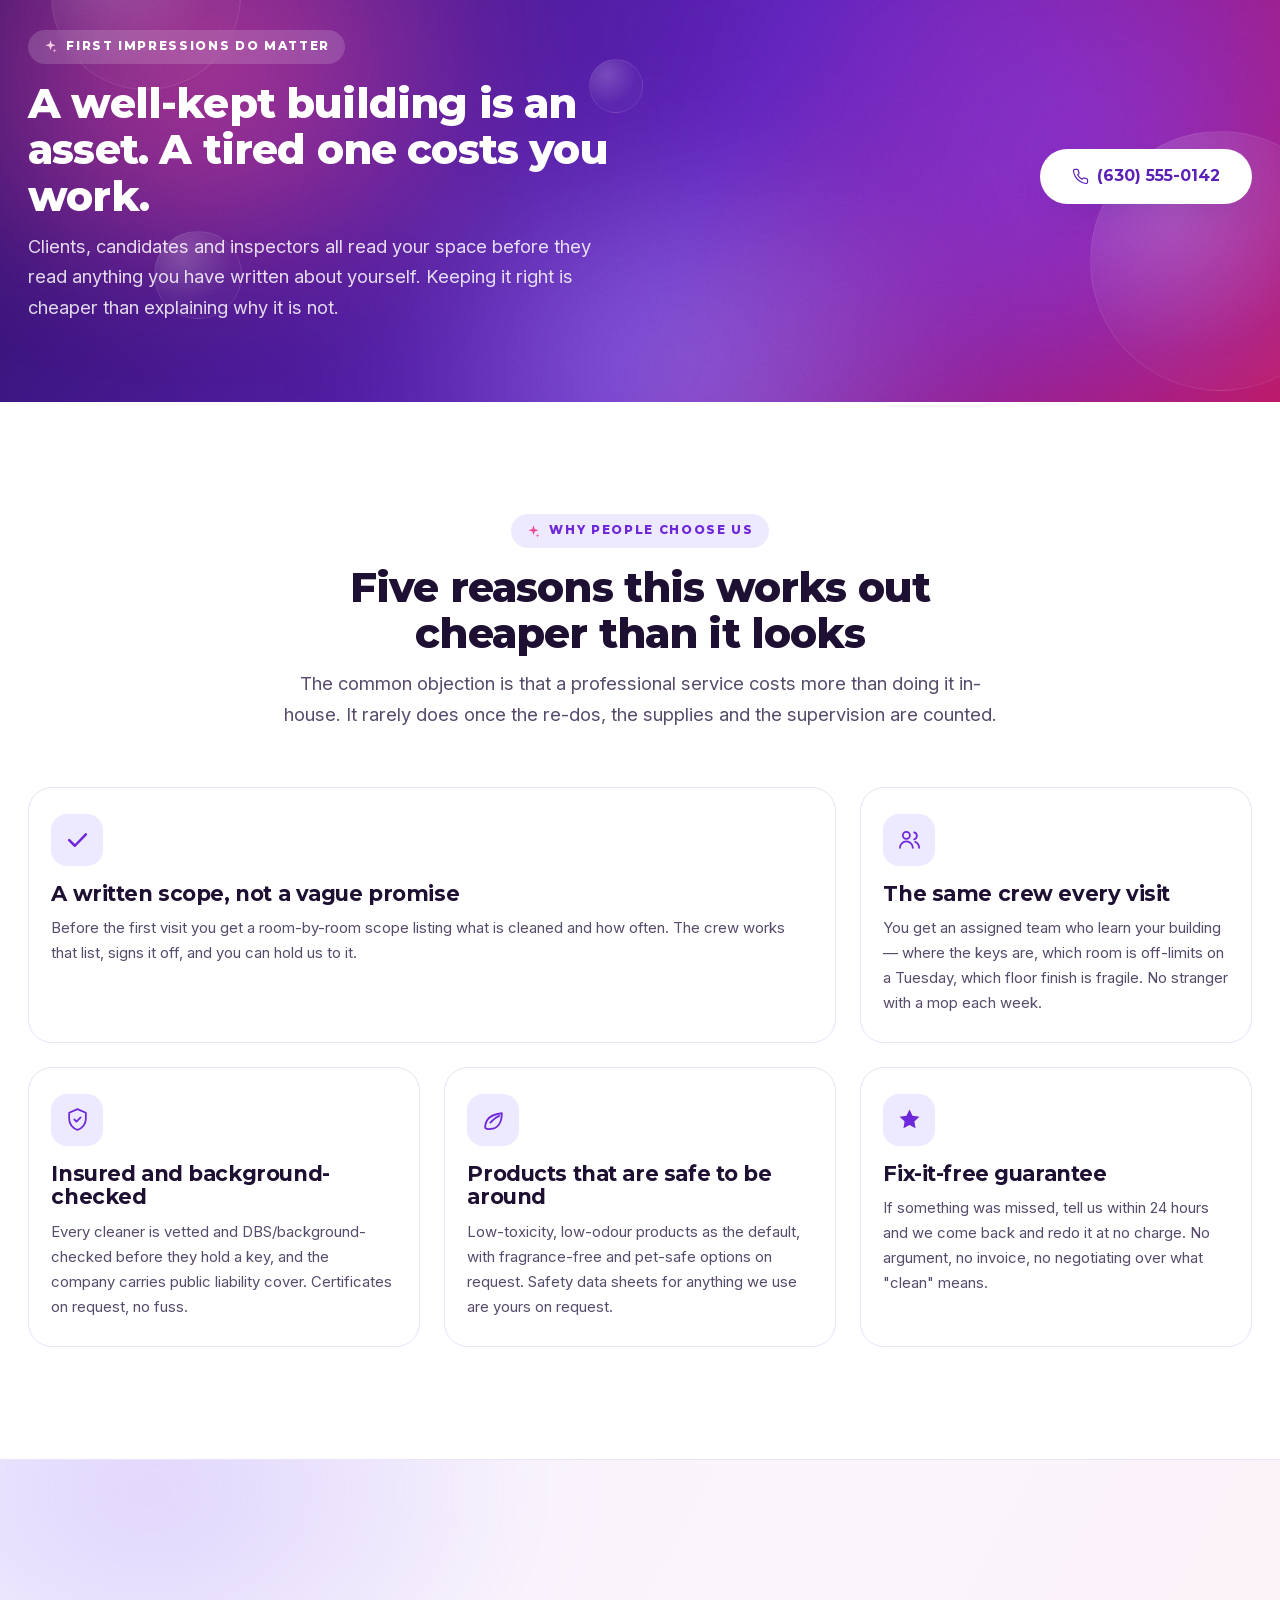
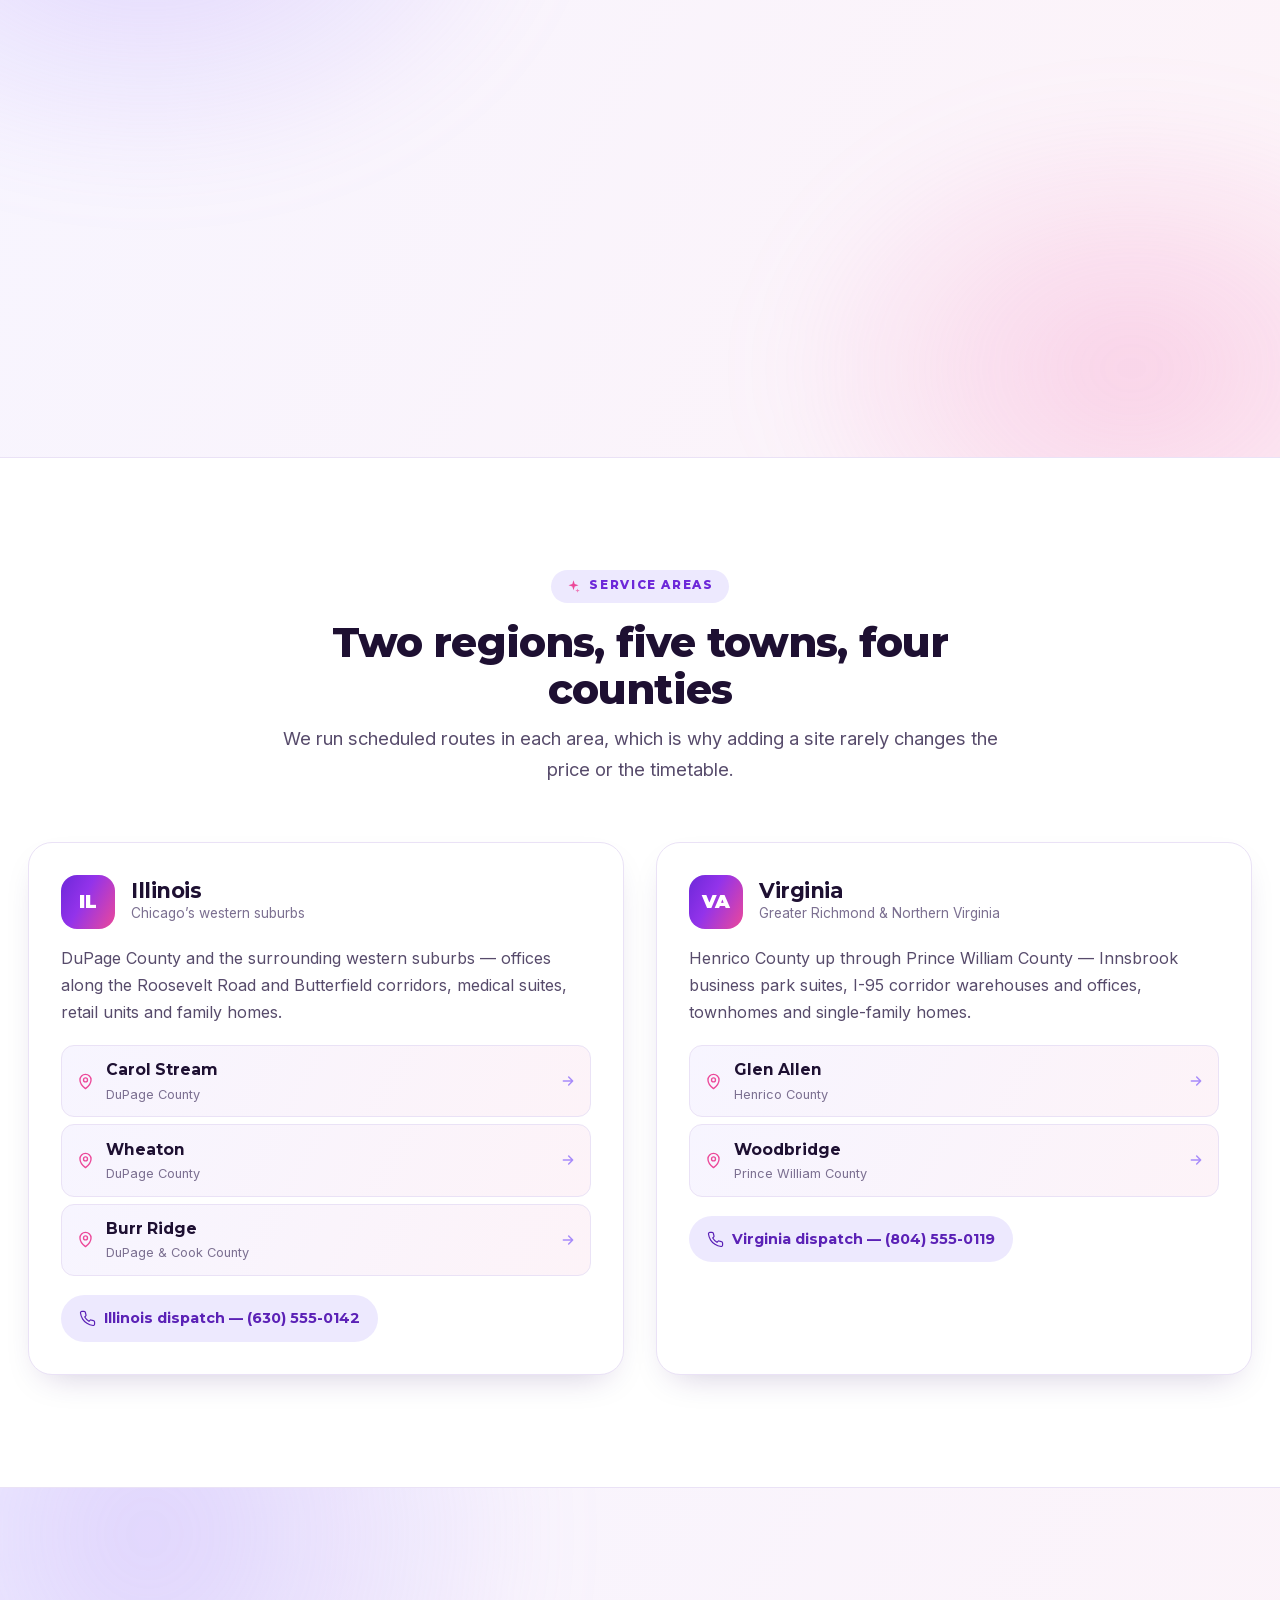
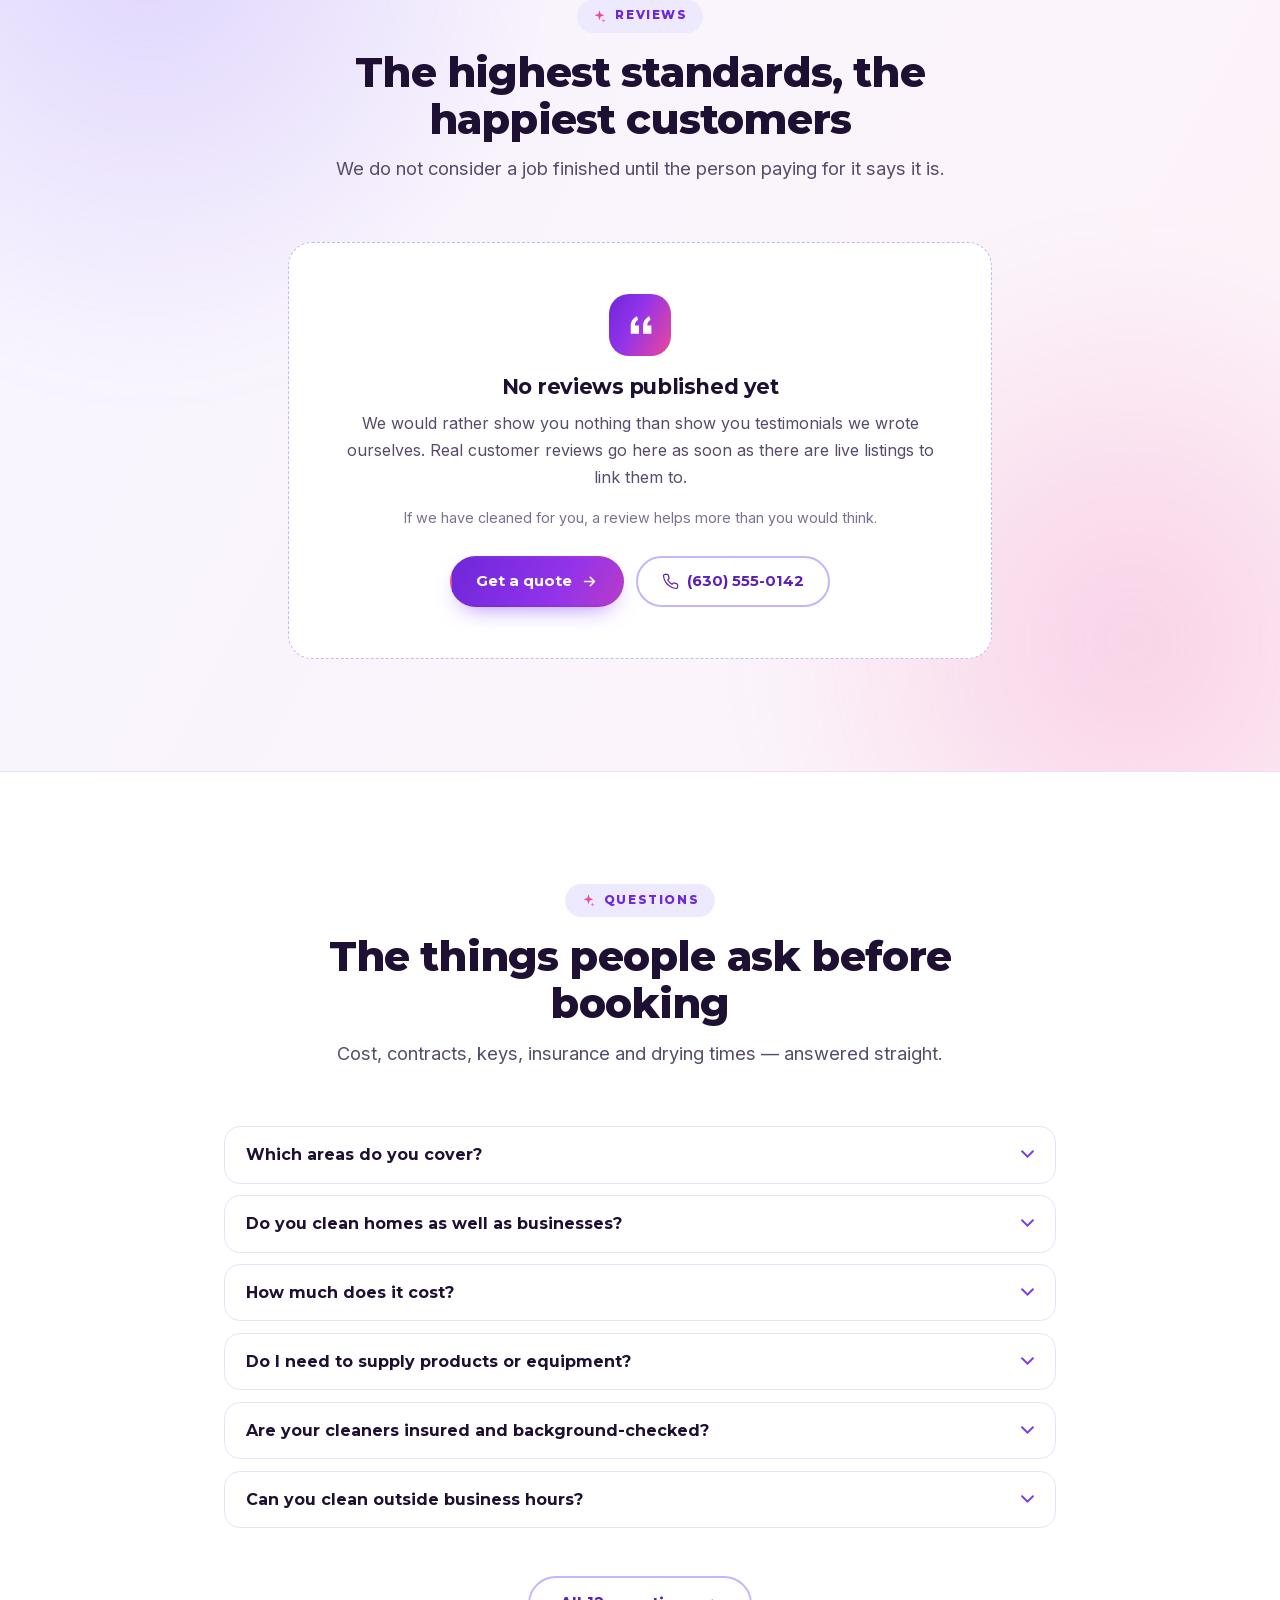
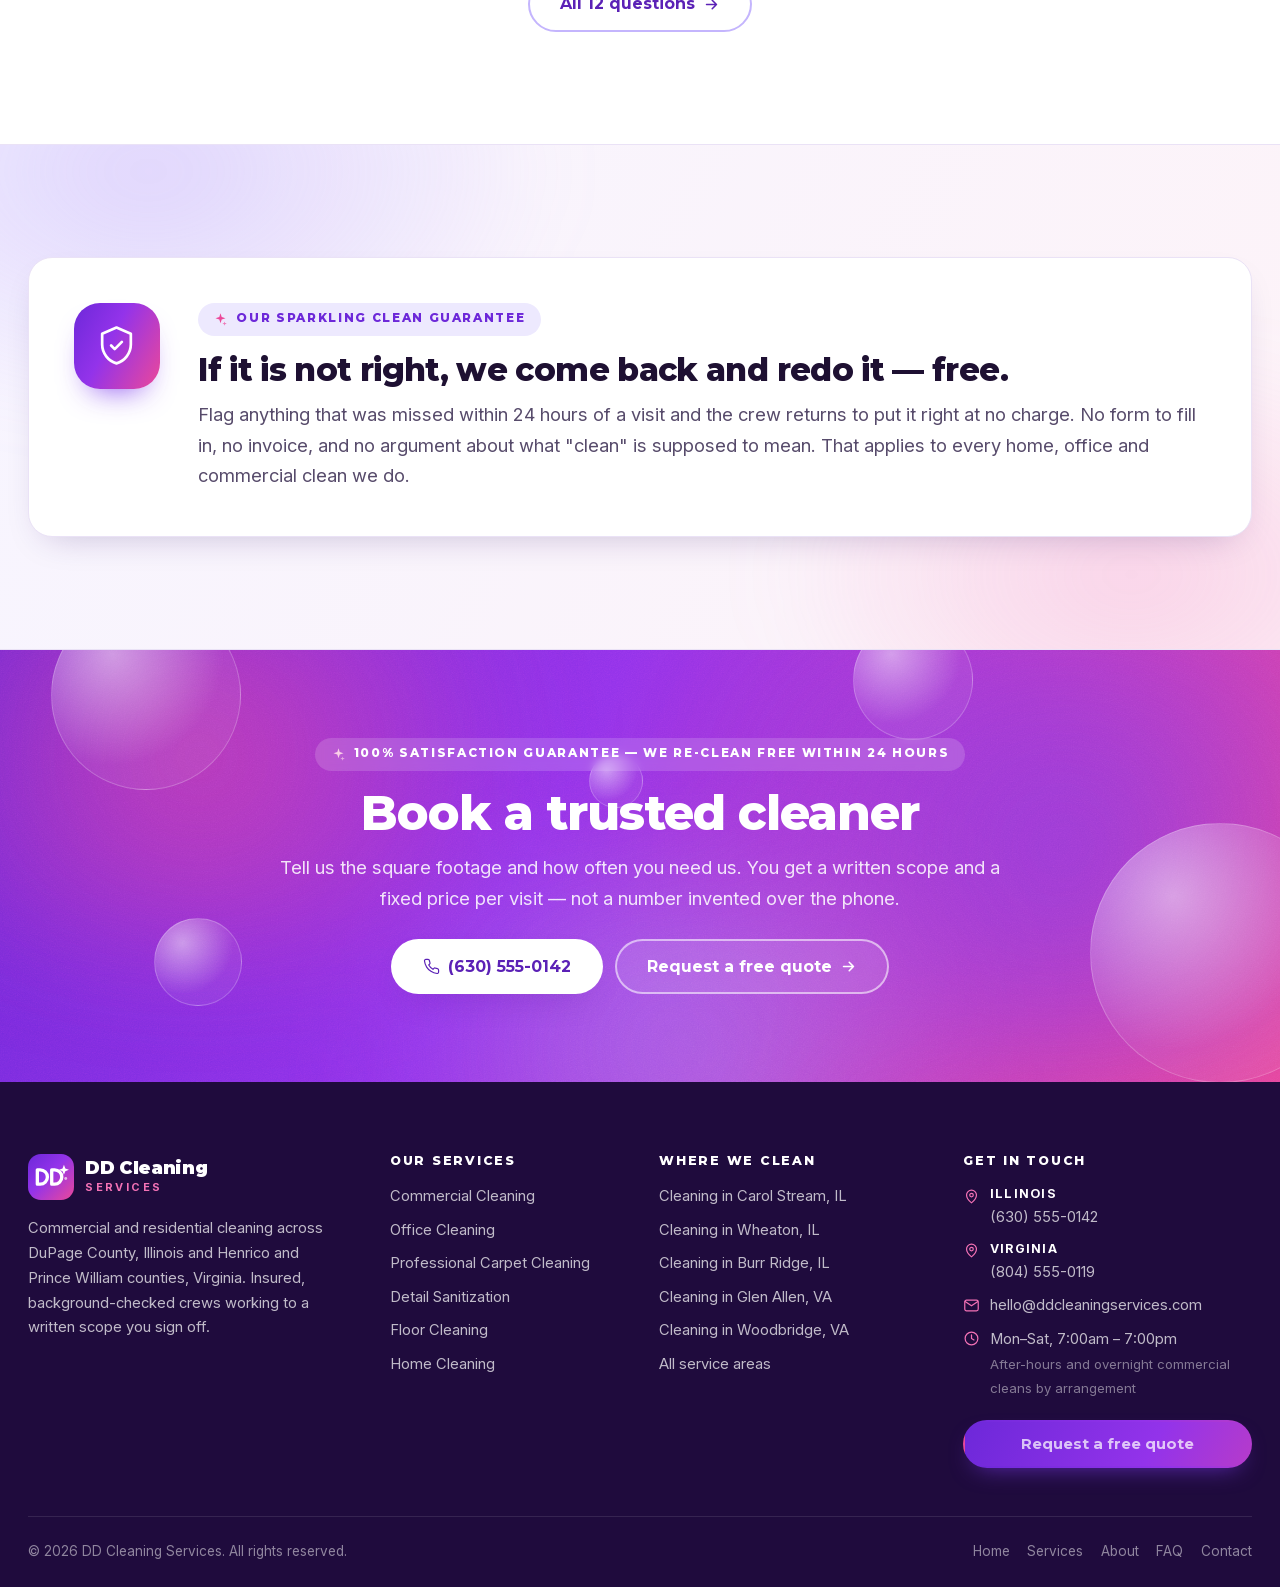
==== commit 45f1d657: "Hero slides every 4s; livelier bubbles Slider interval 7s -> 4s.  Bubbles roughly 35% faster (14/19/" ====
--- a/index.html
+++ b/index.html
@@ -31,7 +31,7 @@
 
 <link rel="preload" as="font" type="font/woff2" href="assets/fonts/montserrat-latin-var.woff2" crossorigin>
 <link rel="preload" as="font" type="font/woff2" href="assets/fonts/inter-latin-var.woff2" crossorigin>
-<link rel="stylesheet" href="assets/css/main.css?v=4a25637c">
+<link rel="stylesheet" href="assets/css/main.css?v=b798b12c">
 <script>document.documentElement.className+=' js';</script>
 <script type="application/ld+json">
 {
@@ -797,6 +797,6 @@
     </div>
 </footer>
 
-<script src="assets/js/main.js?v=f1a4c74c" defer></script>
+<script src="assets/js/main.js?v=388a2fa8" defer></script>
 </body>
 </html>
--- a/assets/css/main.css
+++ b/assets/css/main.css
@@ -518,7 +518,7 @@
     border-radius: 50%;
     background: radial-gradient(circle at 32% 28%, rgba(255, 255, 255, .5), rgba(255, 255, 255, .06) 60%);
     border: 1px solid rgba(255, 255, 255, .22);
-    animation: float 14s ease-in-out infinite;
+    animation: float 9s ease-in-out infinite;
 }
 
 .bubbles i:nth-child(1) { width: 190px; height: 190px; top: -50px; left: 4%; animation-delay: -1s; }
@@ -533,24 +533,26 @@
     background: radial-gradient(circle at 32% 28%, rgba(255, 255, 255, .32), rgba(255, 255, 255, .04) 60%);
 }
 
-/* Three motion paths rather than one, so the bubbles do not rise in lockstep */
-.bubbles i:nth-child(3n)   { animation-name: float-b; animation-duration: 19s; }
-.bubbles i:nth-child(3n+1) { animation-name: float-c; animation-duration: 23s; }
+/* Three motion paths rather than one, so the bubbles do not rise in lockstep.
+   The durations stay mutually indivisible (9 / 12.5 / 15.5) so the group never
+   settles into a visible repeating pattern. */
+.bubbles i:nth-child(3n)   { animation-name: float-b; animation-duration: 12.5s; }
+.bubbles i:nth-child(3n+1) { animation-name: float-c; animation-duration: 15.5s; }
 
 @keyframes float {
     0%, 100% { transform: translate3d(0, 0, 0) scale(1); opacity: 1; }
-    50%      { transform: translate3d(10px, -30px, 0) scale(1.06); opacity: .78; }
+    50%      { transform: translate3d(16px, -44px, 0) scale(1.09); opacity: .74; }
 }
 
 @keyframes float-b {
     0%, 100% { transform: translate3d(0, 0, 0) scale(1); opacity: .85; }
-    35%      { transform: translate3d(-18px, -22px, 0) scale(1.1); opacity: 1; }
-    70%      { transform: translate3d(12px, -38px, 0) scale(.95); opacity: .7; }
+    35%      { transform: translate3d(-26px, -34px, 0) scale(1.14); opacity: 1; }
+    70%      { transform: translate3d(18px, -56px, 0) scale(.92); opacity: .68; }
 }
 
 @keyframes float-c {
     0%, 100% { transform: translate3d(0, 0, 0) scale(1.04); opacity: .7; }
-    50%      { transform: translate3d(22px, -26px, 0) scale(.9); opacity: 1; }
+    50%      { transform: translate3d(30px, -40px, 0) scale(.88); opacity: 1; }
 }
 
 /* --------------------------------------------------------------------------
